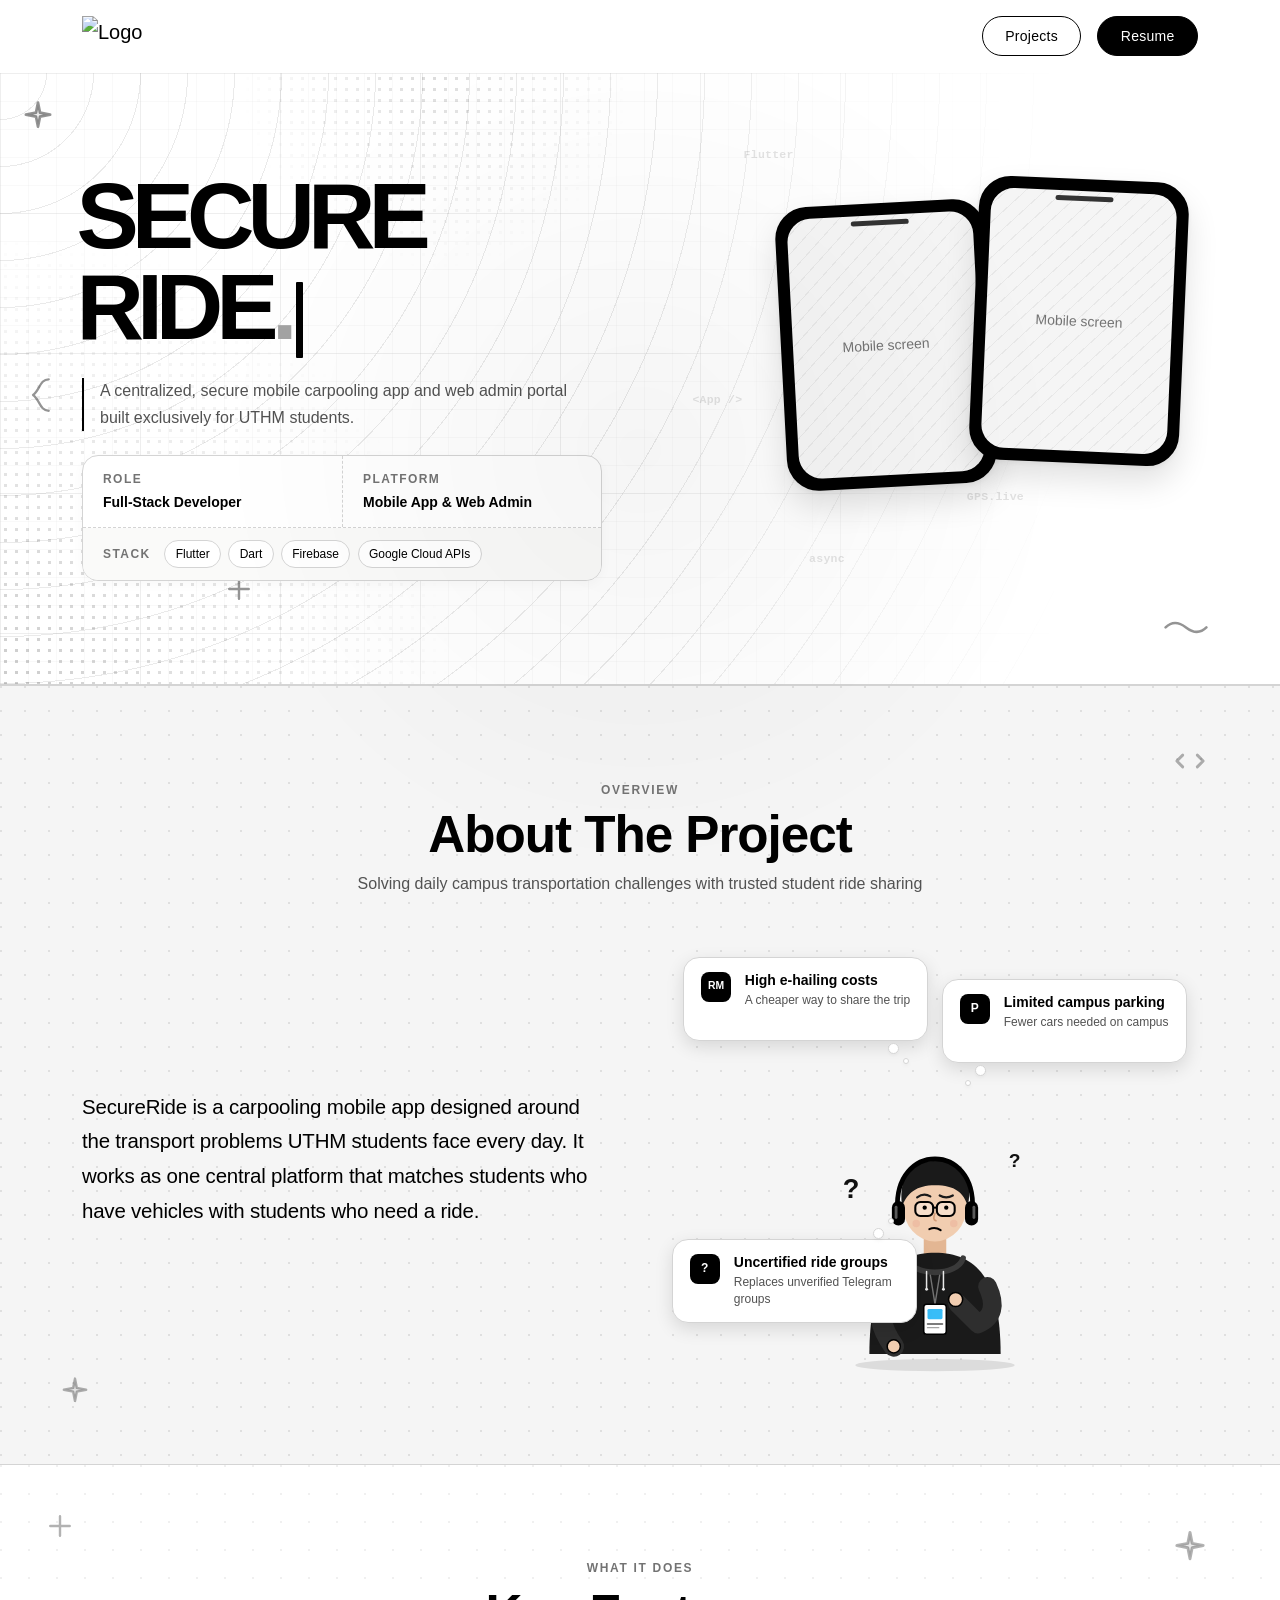
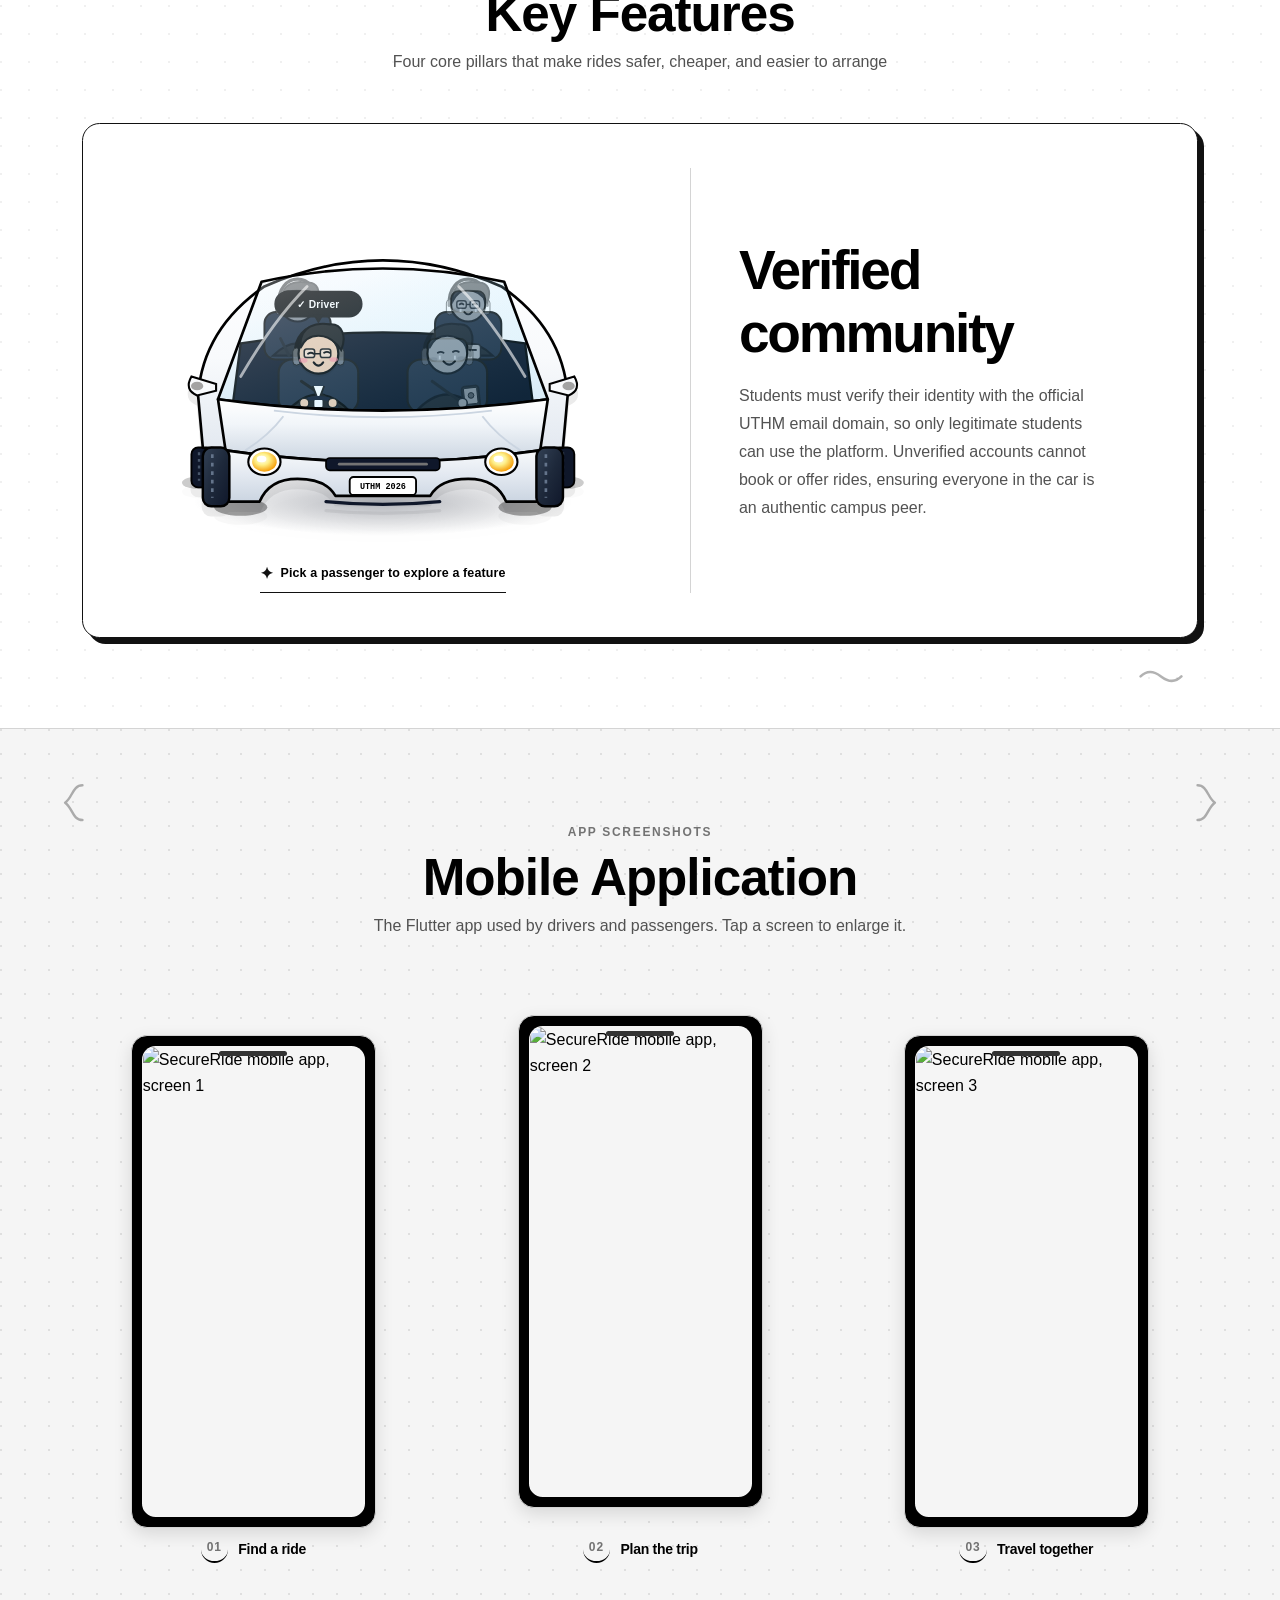
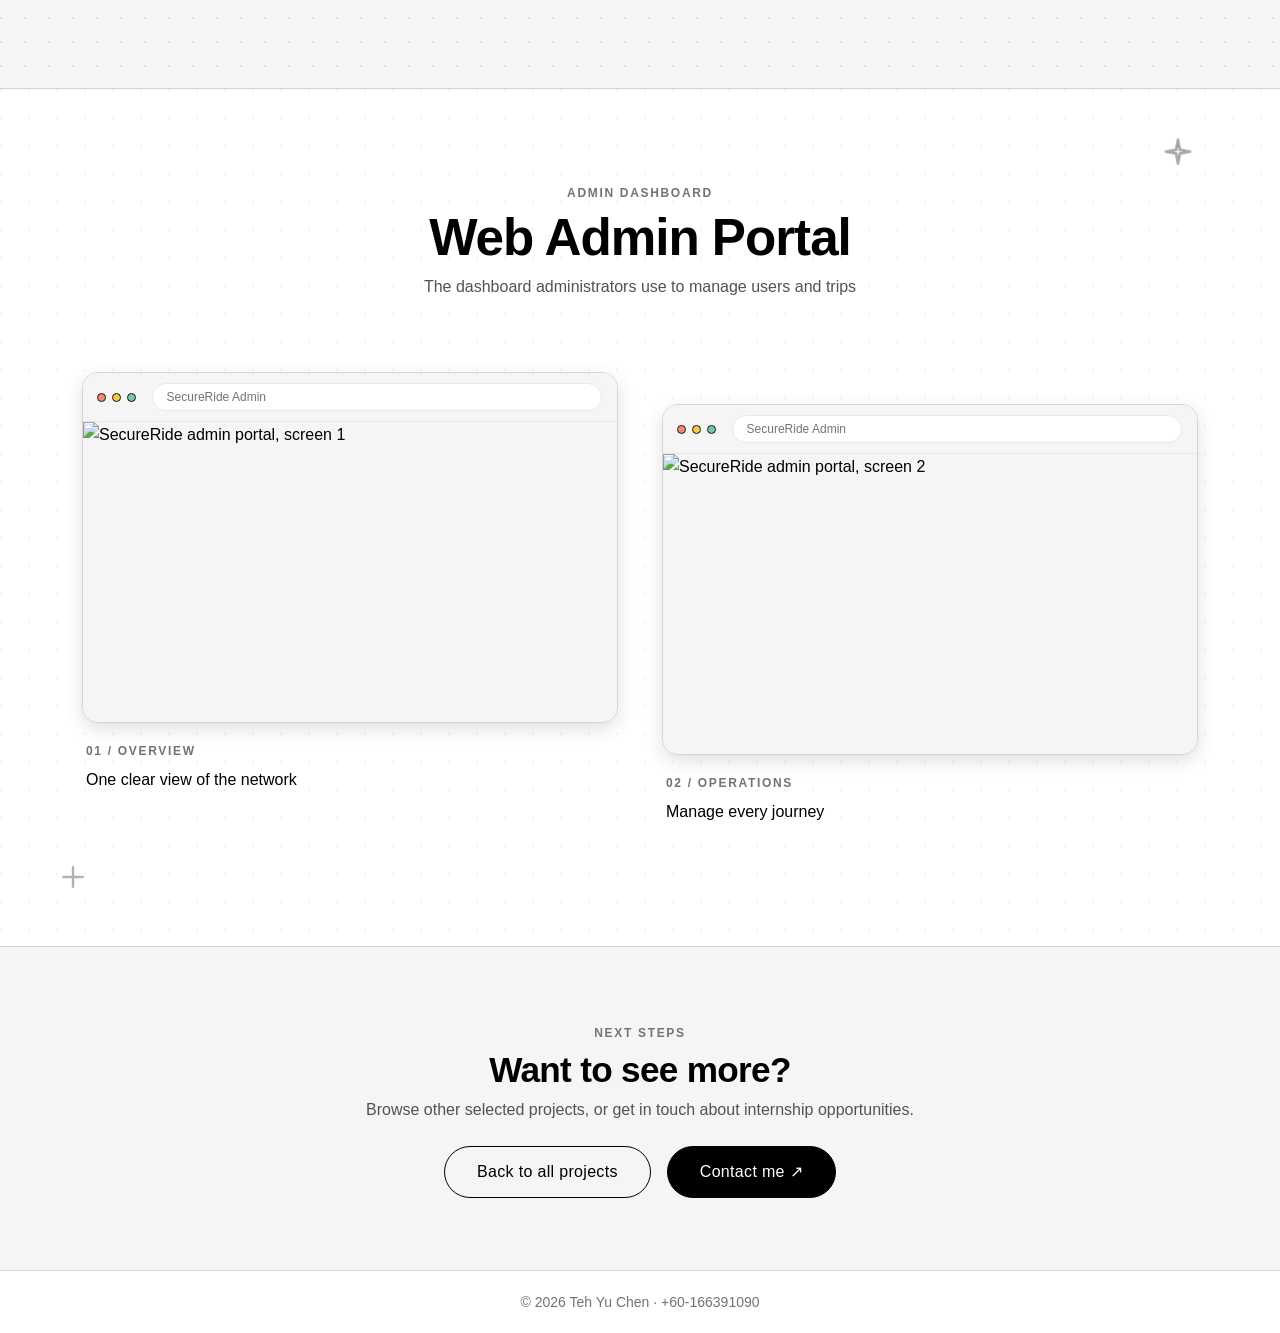
==== carpool.html @ 4888218d "9/10 update" ====
<!DOCTYPE html>
<html lang="en">
<head>
  <meta charset="UTF-8">
  <meta name="viewport" content="width=device-width, initial-scale=1">
  <title>SecureRide Carpooling System - Teh Yu Chen</title>
  <meta name="description" content="SecureRide: a secure carpooling mobile app and web admin portal built for UTHM students.">

  <!-- Bootstrap 5 -->
  <link href="https://cdn.jsdelivr.net/npm/bootstrap@5.3.3/dist/css/bootstrap.min.css" rel="stylesheet">
  <!-- Design tokens, shared page styles, then project-page styles -->
  <link href="variables.css" rel="stylesheet">
  <link href="style.css" rel="stylesheet">
  <link href="project.css" rel="stylesheet">
</head>
<body>
  <!-- Ambient cursor spotlight (same as index) -->
  <div class="cursor-spotlight" aria-hidden="true"></div>

  <!-- ===== Header (identical to index.html) ===== -->
  <header class="site-header" id="siteHeader">
    <nav class="navbar">
      <div class="container d-flex align-items-center justify-content-between">
        <a class="navbar-brand site-logo" href="index.html" aria-label="Home">
          <img src="media/logo.png" alt="Logo" height="40">
        </a>
        <div class="header-actions d-flex align-items-center gap-2 gap-sm-3">
          <a href="index.html#projects" class="btn btn-site btn-site-outline">Projects</a>
          <a href="resume.pdf" class="btn btn-site btn-site-solid" target="_blank" rel="noopener">Resume</a>
        </div>
      </div>
    </nav>
  </header>

  <main class="proj-main">

    <!-- ===== Hero Section (consistent with index.html) ===== -->
    <section class="hero proj-hero" id="top">
      <!-- Subtle cartoon background doodles -->
      <div class="bg-doodles" aria-hidden="true">
        <div class="doodle doodle-sparkle" style="top: 5%; left: 2%; width: 24px; height: 24px;">
          <svg viewBox="0 0 24 24"><path d="M12 2 L13.5 9.5 L21 11 L13.5 12.5 L12 20 L10.5 12.5 L3 11 L10.5 9.5 Z"/></svg>
        </div>
        <div class="doodle doodle-bracket" style="top: 50%; left: 2.5%; width: 20px; height: 32px;">
          <svg viewBox="0 0 24 36"><path d="M18 4 C10 4 10 14 4 18 C10 22 10 32 18 32"/></svg>
        </div>
        <div class="doodle doodle-plus" style="bottom: 14%; left: 18%; width: 18px; height: 18px;">
          <svg viewBox="0 0 20 20"><path d="M10 2 V18 M2 10 H18"/></svg>
        </div>
        <div class="doodle doodle-wave" style="bottom: 8%; right: 6%; width: 34px; height: 14px;">
          <svg viewBox="0 0 36 14"><path d="M2 7 Q 9 0 18 7 T 34 7"/></svg>
        </div>
      </div>

      <!-- Scan shimmer that sweeps once on load -->
      <div class="hero-scan" aria-hidden="true"></div>

      <!-- Floating developer code tokens -->
      <div class="hero-tokens" aria-hidden="true">
        <span class="hero-token">Flutter</span>
        <span class="hero-token">Firebase</span>
        <span class="hero-token">&#x3C;App /&#x3E;</span>
        <span class="hero-token">GPS.live</span>
        <span class="hero-token">Dart</span>
        <span class="hero-token">async</span>
      </div>

      <div class="container hero-container proj-hero-container">
        <div class="hero-content">

          <h1 class="hero-title" aria-label="SecureRide Carpooling System">
            <span>SECURE</span><span>RIDE<span class="hero-title-period">.</span><span class="hero-cursor" aria-hidden="true"></span></span>
          </h1>

          <p class="hero-desc">A centralized, secure mobile carpooling app and web admin portal built exclusively for UTHM students.</p>

          <div class="proj-hero-specs">
            <dl class="proj-hero-specs-facts">
              <div>
                <dt>Role</dt>
                <dd>Full-Stack Developer</dd>
              </div>
              <div>
                <dt>Platform</dt>
                <dd>Mobile App &amp; Web Admin</dd>
              </div>
            </dl>
            <div class="proj-hero-specs-stack">
              <span class="stack-label">Stack</span>
              <ul class="card-tags">
                <li>Flutter</li>
                <li>Dart</li>
                <li>Firebase</li>
                <li>Google Cloud APIs</li>
              </ul>
            </div>
          </div>
        </div>

        <div class="proj-hero-visual" aria-hidden="true">
          <div class="proj-phone"><div class="proj-screen" data-label="Mobile screen"><img src="media/secure_ride_mobile1.png" alt=""></div></div>
          <div class="proj-phone"><div class="proj-screen" data-label="Mobile screen"><img src="media/secure_ride_mobile2.png" alt=""></div></div>
        </div>
      </div>
    </section>

    <!-- ===== About the project ===== -->
    <section class="proj-section is-alt" id="about">
      <div class="bg-doodles" aria-hidden="true">
        <div class="doodle doodle-bracket" style="top: 8%; right: 6%; width: 26px; height: 26px;">
          <svg viewBox="0 0 24 24"><path d="M7 8 L3 12 L7 16 M17 8 L21 12 L17 16"/></svg>
        </div>
        <div class="doodle doodle-sparkle" style="bottom: 8%; left: 5%; width: 22px; height: 22px;">
          <svg viewBox="0 0 24 24"><path d="M12 2 L13.5 9.5 L21 11 L13.5 12.5 L12 20 L10.5 12.5 L3 11 L10.5 9.5 Z"/></svg>
        </div>
      </div>

      <div class="container">
        <header class="proj-head text-center">
          <span class="proj-eyebrow">Overview</span>
          <h2 class="proj-title">About The Project</h2>
          <p class="proj-sub">Solving daily campus transportation challenges with trusted student ride sharing</p>
        </header>

        <div class="proj-overview">
          <p class="proj-lead">SecureRide is a carpooling mobile app designed around the transport problems UTHM students face every day. It works as one central platform that matches students who have vehicles with students who need a ride.</p>

          <div class="problem-scene" id="problemScene" role="group" aria-label="A student thinks about the transportation problems SecureRide addresses">
            <article class="problem-bubble problem-bubble--cost">
              <span class="problem-bubble-mark problem-bubble-mark--rm" aria-hidden="true">RM</span>
              <span><strong>High e-hailing costs</strong><small>A cheaper way to share the trip</small></span>
            </article>
            <article class="problem-bubble problem-bubble--parking">
              <span class="problem-bubble-mark" aria-hidden="true">P</span>
              <span><strong>Limited campus parking</strong><small>Fewer cars needed on campus</small></span>
            </article>
            <article class="problem-bubble problem-bubble--trust">
              <span class="problem-bubble-mark" aria-hidden="true">?</span>
              <span><strong>Uncertified ride groups</strong><small>Replaces unverified Telegram groups</small></span>
            </article>

            <div class="problem-student" role="img" aria-label="University student thinking about transportation problems">
              <span class="student-question question-one" aria-hidden="true">?</span>
              <span class="student-question question-two" aria-hidden="true">?</span>
              <svg class="student-coder-svg" viewBox="0 0 240 280" xmlns="http://www.w3.org/2000/svg" aria-hidden="true">
                <!-- ground shadow -->
                <ellipse cx="120" cy="270" rx="85" ry="6.5" fill="rgba(0,0,0,0.10)"/>

                <g class="coder-body student-body">
                  <!-- neck -->
                  <path d="M108 124h24v30c-7 7-17 7-24 0z" fill="#e3b693"/>
                  <!-- torso (hoodie) -->
                  <path d="M50 258C50 178 76 150 120 150C164 150 190 178 190 258Z" fill="#1a1a1a"/>
                  <!-- hood / collar -->
                  <path d="M90 156C96 176 144 176 150 156" fill="none" stroke="#3a3a3a" stroke-width="6" stroke-linecap="round"/>
                  <!-- drawstrings -->
                  <path d="M111 170v18M129 170v18" stroke="#e8e8e8" stroke-width="1.6" stroke-linecap="round"/>
                  <circle cx="111" cy="189" r="1.6" fill="#e8e8e8"/>
                  <circle cx="129" cy="189" r="1.6" fill="#e8e8e8"/>

                  <!-- Student ID Badge (UTHM card around neck) -->
                  <path d="M115 174 L120 205 M125 174 L120 205" stroke="#737373" stroke-width="1.5" stroke-linecap="round"/>
                  <rect x="108" y="205" width="24" height="32" rx="3" fill="#ffffff" stroke="#000" stroke-width="1.6"/>
                  <rect x="112" y="210" width="16" height="11" rx="1.5" fill="#38bdf8"/>
                  <line x1="112" y1="226" x2="128" y2="226" stroke="#525252" stroke-width="1.6" stroke-linecap="round"/>
                  <line x1="112" y1="230" x2="124" y2="230" stroke="#a3a3a3" stroke-width="1.4" stroke-linecap="round"/>

                  <!-- Left arm resting naturally -->
                  <path d="M64 186 Q54 220 76 250" fill="none" stroke="#2e2e2e" stroke-width="22" stroke-linecap="round"/>
                  <circle cx="76" cy="250" r="7" fill="#f1cdb0" stroke="#000" stroke-width="1.6"/>

                  <!-- Right arm (raised thinking gesture to chin/head) -->
                  <path d="M176 186 Q190 216 166 226 L144 204" fill="none" stroke="#2e2e2e" stroke-width="20" stroke-linecap="round" stroke-linejoin="round"/>
                  <circle cx="142" cy="200" r="7.5" fill="#f1cdb0" stroke="#000" stroke-width="1.6"/>
                </g>

                <!-- head (identical structure & coordinates to index.html coder) -->
                <g class="coder-head student-head">
                  <ellipse cx="120" cy="100" rx="34" ry="38" fill="#f1cdb0"/>
                  <!-- hair -->
                  <path d="M85 100C80 64 100 52 122 52C148 52 162 70 155 100C150 86 142 78 120 78C100 78 91 86 85 100Z" fill="#1a1a1a"/>
                  <!-- headphones -->
                  <path d="M80 104C76 32 164 32 160 104" fill="none" stroke="#000" stroke-width="5" stroke-linecap="round"/>
                  <rect x="74" y="95" width="14" height="26" rx="7" fill="#000"/>
                  <rect x="152" y="95" width="14" height="26" rx="7" fill="#000"/>
                  <rect x="77" y="100" width="3" height="14" rx="1.5" fill="#fff" opacity="0.35"/>
                  <rect x="160" y="100" width="3" height="14" rx="1.5" fill="#fff" opacity="0.35"/>
                  <!-- brows (puzzled thinking expression) -->
                  <path class="student-brow" d="M101 91q7-5 14 -1M125 89q7 4 14 0" fill="none" stroke="#1a1a1a" stroke-width="2.4" stroke-linecap="round"/>
                  <!-- glasses -->
                  <g fill="rgba(255,255,255,0.35)" stroke="#000" stroke-width="2.2">
                    <rect x="99" y="96" width="19" height="15" rx="5.5"/>
                    <rect x="122" y="96" width="19" height="15" rx="5.5"/>
                  </g>
                  <path d="M118 102h4" stroke="#000" stroke-width="2.2"/>
                  <!-- eyes (puzzled looking up/side at problems) -->
                  <g class="coder-eyes" fill="#000">
                    <circle cx="109" cy="102" r="2.3"/>
                    <circle cx="132" cy="102" r="2.3"/>
                  </g>
                  <!-- nose, cheeks, mouth (slight wavy puzzled mouth) -->
                  <path d="M120 108q-3 7 1 8" fill="none" stroke="#d29c78" stroke-width="1.8" stroke-linecap="round"/>
                  <circle cx="100" cy="119" r="4" fill="#e8a48f" opacity="0.35"/>
                  <circle cx="140" cy="119" r="4" fill="#e8a48f" opacity="0.35"/>
                  <path d="M114 125q6 -3 12 1" fill="none" stroke="#000" stroke-width="2.2" stroke-linecap="round"/>
                </g>
              </svg>
            </div>
          </div>
        </div>
      </div>
    </section>

    <!-- ===== Key features ===== -->
    <section class="proj-section" id="features">
      <div class="bg-doodles" aria-hidden="true">
        <div class="doodle doodle-plus" style="top: 6%; left: 4%; width: 18px; height: 18px;">
          <svg viewBox="0 0 20 20"><path d="M10 2 V18 M2 10 H18"/></svg>
        </div>
        <div class="doodle doodle-sparkle" style="top: 8%; right: 6%; width: 26px; height: 26px;">
          <svg viewBox="0 0 24 24"><path d="M12 2 L13.5 9.5 L21 11 L13.5 12.5 L12 20 L10.5 12.5 L3 11 L10.5 9.5 Z"/></svg>
        </div>
        <div class="doodle doodle-wave" style="bottom: 5%; right: 8%; width: 34px; height: 14px;">
          <svg viewBox="0 0 36 14"><path d="M2 7 Q 9 0 18 7 T 34 7"/></svg>
        </div>
      </div>

      <div class="container">
        <header class="proj-head text-center">
          <span class="proj-eyebrow">What It Does</span>
          <h2 class="proj-title">Key Features</h2>
          <p class="proj-sub">Four core pillars that make rides safer, cheaper, and easier to arrange</p>
        </header>

        <div class="features-split">
          <!-- Left side: 3D Car with 4 Passengers (2x2 Seating in Depth) -->
          <div class="car-stage">
            <div class="car-svg-wrap">
              <svg class="car-3d-svg" viewBox="0 0 540 400" xmlns="http://www.w3.org/2000/svg" role="img" aria-label="Interactive 3D carpool car with 4 passengers">
                <defs>
                  <!-- Soft ambient 3D ground shadow -->
                  <radialGradient id="groundShadow3D" cx="50%" cy="50%" r="50%">
                    <stop offset="0%" stop-color="rgba(15, 23, 42, 0.3)"/>
                    <stop offset="60%" stop-color="rgba(15, 23, 42, 0.12)"/>
                    <stop offset="100%" stop-color="rgba(15, 23, 42, 0)"/>
                  </radialGradient>

                  <!-- 3D Car Body Volumetric Lighting Gradients -->
                  <linearGradient id="bodyRoofGradient" x1="0" y1="0" x2="0" y2="1">
                    <stop offset="0%" stop-color="#ffffff"/>
                    <stop offset="50%" stop-color="#f8fafc"/>
                    <stop offset="100%" stop-color="#e2e8f0"/>
                  </linearGradient>

                  <linearGradient id="hoodShine3D" x1="0.5" y1="0" x2="0.5" y2="1">
                    <stop offset="0%" stop-color="#ffffff"/>
                    <stop offset="40%" stop-color="#f1f5f9"/>
                    <stop offset="100%" stop-color="#cbd5e1"/>
                  </linearGradient>

                  <linearGradient id="bumperShine3D" x1="0" y1="0" x2="0" y2="1">
                    <stop offset="0%" stop-color="#f8fafc"/>
                    <stop offset="50%" stop-color="#e2e8f0"/>
                    <stop offset="100%" stop-color="#cbd5e1"/>
                  </linearGradient>

                  <linearGradient id="windshieldGradient3D" x1="0" y1="0" x2="0.8" y2="1">
                    <stop offset="0%" stop-color="#ffffff" stop-opacity="0.35"/>
                    <stop offset="25%" stop-color="#e0f2fe" stop-opacity="0.25"/>
                    <stop offset="100%" stop-color="#38bdf8" stop-opacity="0.12"/>
                  </linearGradient>

                  <linearGradient id="tireRubberGradient" x1="0" y1="0" x2="1" y2="1">
                    <stop offset="0%" stop-color="#334155"/>
                    <stop offset="50%" stop-color="#1e293b"/>
                    <stop offset="100%" stop-color="#0f172a"/>
                  </linearGradient>

                  <radialGradient id="headlight3DGlow" cx="42%" cy="38%" r="62%">
                    <stop offset="0%" stop-color="#ffffff"/>
                    <stop offset="45%" stop-color="#fef08a"/>
                    <stop offset="100%" stop-color="#f59e0b"/>
                  </radialGradient>
                </defs>

                <!-- ========================================================
                     1. GROUND PERSPECTIVE SHADOWS
                     ======================================================== -->
                <g class="ground-shadows">
                  <!-- Broad soft vehicle shadow -->
                  <ellipse cx="270" cy="352" rx="200" ry="36" fill="url(#groundShadow3D)"/>
                  <!-- Deep contact shadows under tires -->
                  <ellipse cx="120" cy="358" rx="28" ry="9" fill="rgba(0,0,0,0.35)"/>
                  <ellipse cx="420" cy="358" rx="28" ry="9" fill="rgba(0,0,0,0.35)"/>
                  <ellipse cx="78"  cy="332" rx="20" ry="7" fill="rgba(0,0,0,0.2)"/>
                  <ellipse cx="462" cy="332" rx="20" ry="7" fill="rgba(0,0,0,0.2)"/>
                </g>

                <!-- ========================================================
                     2. REAR WHEELS IN 3D PERSPECTIVE (PEEKING FROM BACK)
                     ======================================================== -->
                <!-- Rear Left Wheel -->
                <g class="wheel-rear-left">
                  <rect x="68" y="295" width="20" height="42" rx="7" fill="#0f172a" stroke="#000" stroke-width="2"/>
                  <line x1="76" y1="300" x2="76" y2="330" stroke="#475569" stroke-width="2.5" stroke-dasharray="3 4"/>
                </g>
                <!-- Rear Right Wheel -->
                <g class="wheel-rear-right">
                  <rect x="452" y="295" width="20" height="42" rx="7" fill="#0f172a" stroke="#000" stroke-width="2"/>
                  <line x1="460" y1="300" x2="460" y2="330" stroke="#475569" stroke-width="2.5" stroke-dasharray="3 4"/>
                </g>

                <!-- ========================================================
                     3. 3D CAR CHASSIS SHELL (ROUNDED CUTE ROOF & CABIN DOME)
                     ======================================================== -->
                <!-- Rear Body Dome & Roof Pillars (Receding back in 3D) -->
                <path d="M 145 125 Q 270 70 395 125 Q 460 170 465 240 L 460 295 Q 270 310 80 295 L 75 240 Q 80 170 145 125 Z" 
                      fill="url(#bodyRoofGradient)" stroke="#000" stroke-width="2.8" stroke-linejoin="round"/>

                <!-- Dark Interior Cavity / Cabin Tub -->
                <path d="M 120 185 Q 270 162 420 185 L 430 262 Q 270 282 110 262 Z" 
                      fill="#0b1120" stroke="#000" stroke-width="2.5"/>

                <!-- ========================================================
                     4. REAR SEAT BACKRESTS (ELEVATED IN 3D PERSPECTIVE)
                     ======================================================== -->
                <!-- Rear Right Seat (Admin) -->
                <g class="rear-seat-admin">
                  <rect x="325" y="152" width="70" height="50" rx="12" fill="#1e293b" stroke="#7c3aed" stroke-width="2"/>
                  <rect x="342" y="130" width="36" height="22" rx="8" fill="#334155" stroke="#000" stroke-width="1.8"/>
                  <line x1="352" y1="152" x2="352" y2="148" stroke="#94a3b8" stroke-width="2"/>
                  <line x1="368" y1="152" x2="368" y2="148" stroke="#94a3b8" stroke-width="2"/>
                </g>
                <!-- Rear Left Seat (Commuter) -->
                <g class="rear-seat-commuter">
                  <rect x="145" y="152" width="70" height="50" rx="12" fill="#1e293b" stroke="#d97706" stroke-width="2"/>
                  <rect x="162" y="130" width="36" height="22" rx="8" fill="#334155" stroke="#000" stroke-width="1.8"/>
                  <line x1="172" y1="152" x2="172" y2="148" stroke="#94a3b8" stroke-width="2"/>
                  <line x1="188" y1="152" x2="188" y2="148" stroke="#94a3b8" stroke-width="2"/>
                </g>

                <!-- ========================================================
                     5. REAR PASSENGERS (DEPTH SORTED - RENDERED BEHIND FRONT SEATS)
                     ======================================================== -->
                
                <!-- PASSENGER 4: ADMIN (Rear Right) - Seat 4 -->
                <g class="passenger-unit is-dimmed" id="passenger-3" data-index="3" role="button" tabindex="0" aria-label="Seat 4: Admin" aria-pressed="false">
                  <ellipse cx="360" cy="158" rx="38" ry="46" fill="transparent"/>
                  <!-- Torso & Purple Hoodie -->
                  <path d="M 334 198 Q 360 172 386 198 Z" fill="#7c3aed" stroke="#000" stroke-width="2.2"/>
                  <!-- Mini Tablet on Lap -->
                  <rect x="348" y="186" width="25" height="16" rx="3" fill="#f8fafc" stroke="#000" stroke-width="1.5"/>
                  <line x1="352" y1="192" x2="369" y2="192" stroke="#7c3aed" stroke-width="2"/>

                  <!-- Head & Face -->
                  <g class="passenger-head">
                    <path d="M340 145 C338 108 382 108 380 145" fill="none" stroke="#000" stroke-width="3.5" stroke-linecap="round"/>
                    <rect x="337" y="139" width="7" height="16" rx="3.5" fill="#171717" stroke="#000" stroke-width="1"/><rect x="376" y="139" width="7" height="16" rx="3.5" fill="#171717" stroke="#000" stroke-width="1"/>
                    <circle cx="360" cy="144" r="18" fill="#f1cdb0" stroke="#000" stroke-width="2.2"/>
                    <!-- Hair / Beanie -->
                    <path d="M 344 140 C 342 121 359 119 370 121 C 381 120 385 130 380 142 C 374 131 366 129 359 129 C 351 129 347 134 344 140 Z" 
                          fill="#475569" stroke="#000" stroke-width="2"/>
                    <!-- Glasses -->
                    <rect x="348" y="140" width="10" height="8" rx="2.5" fill="rgba(255,255,255,0.4)" stroke="#000" stroke-width="1.5"/>
                    <rect x="362" y="140" width="10" height="8" rx="2.5" fill="rgba(255,255,255,0.4)" stroke="#000" stroke-width="1.5"/>
                    <line x1="358" y1="144" x2="362" y2="144" stroke="#000" stroke-width="1.5"/>
                    <!-- Eyes & Smile -->
                    <path d="M 351 144 Q 353 142 355 144" fill="none" stroke="#000" stroke-width="1.8" stroke-linecap="round"/>
                    <path d="M 365 144 Q 367 142 369 144" fill="none" stroke="#000" stroke-width="1.8" stroke-linecap="round"/>
                    <ellipse cx="347" cy="150" rx="3.5" ry="2" fill="#ff8da1" opacity="0.6"/>
                    <ellipse cx="373" cy="150" rx="3.5" ry="2" fill="#ff8da1" opacity="0.6"/>
                    <path d="M 356 152 Q 360 157 364 152" fill="none" stroke="#000" stroke-width="2" stroke-linecap="round"/>
                  </g>

                  <!-- 3D Speech Pop Bubble -->
                  <g transform="translate(360, 112)">
                    <g class="passenger-emotion">
                      <rect x="-38" y="-22" width="76" height="22" rx="11" fill="#7c3aed" stroke="#000" stroke-width="1.8"/>
                      <polygon points="-4,-1 4,-1 0,5" fill="#7c3aed" stroke="#000" stroke-width="1.2"/>
                      <text x="0" y="-8" text-anchor="middle" fill="#ffffff" font-size="9.5" font-weight="bold" font-family="sans-serif">Admin</text>
                    </g>
                  </g>
                </g>

                <!-- PASSENGER 3: COMMUTER (Rear Left) - Seat 3 -->
                <g class="passenger-unit is-dimmed" id="passenger-2" data-index="2" role="button" tabindex="0" aria-label="Seat 3: Commuter" aria-pressed="false">
                  <ellipse cx="180" cy="158" rx="38" ry="46" fill="transparent"/>
                  <!-- Torso & Amber Sweater -->
                  <path d="M 154 198 Q 180 172 206 198 Z" fill="#d97706" stroke="#000" stroke-width="2.2"/>
                  <!-- Backpack Strap -->
                  <line x1="162" y1="180" x2="171" y2="198" stroke="#78350f" stroke-width="3" stroke-linecap="round"/>
                  <!-- Thumbs Up Hand -->
                  <circle cx="202" cy="188" r="4.5" fill="#f1cdb0" stroke="#000" stroke-width="1.5"/>

                  <!-- Head & Face -->
                  <g class="passenger-head">
                    <path d="M160 145 C158 108 202 108 200 145" fill="none" stroke="#000" stroke-width="3.5" stroke-linecap="round"/>
                    <rect x="157" y="139" width="7" height="16" rx="3.5" fill="#171717" stroke="#000" stroke-width="1"/><rect x="196" y="139" width="7" height="16" rx="3.5" fill="#171717" stroke="#000" stroke-width="1"/>
                    <circle cx="180" cy="144" r="18" fill="#f1cdb0" stroke="#000" stroke-width="2.2"/>
                    <!-- Curly Hair -->
                    <path d="M 164 140 C 162 121 179 119 190 121 C 201 120 205 130 200 142 C 194 131 186 129 179 129 C 171 129 167 134 164 140 Z" 
                          fill="#78350f" stroke="#000" stroke-width="2"/>
                    <!-- Eyes & Smile -->
                    <path d="M 172 144 Q 174 142 176 144" fill="none" stroke="#000" stroke-width="1.8" stroke-linecap="round"/>
                    <path d="M 184 144 Q 186 142 188 144" fill="none" stroke="#000" stroke-width="1.8" stroke-linecap="round"/>
                    <ellipse cx="167" cy="150" rx="3.5" ry="2" fill="#ff8da1" opacity="0.6"/>
                    <ellipse cx="193" cy="150" rx="3.5" ry="2" fill="#ff8da1" opacity="0.6"/>
                    <path d="M 176 152 Q 180 157 184 152" fill="none" stroke="#000" stroke-width="2" stroke-linecap="round"/>
                  </g>

                  <!-- 3D Speech Pop Bubble -->
                  <g transform="translate(180, 112)">
                    <g class="passenger-emotion">
                      <rect x="-42" y="-22" width="84" height="22" rx="11" fill="#d97706" stroke="#000" stroke-width="1.8"/>
                      <polygon points="-4,-1 4,-1 0,5" fill="#d97706" stroke="#000" stroke-width="1.2"/>
                      <text x="0" y="-8" text-anchor="middle" fill="#ffffff" font-size="9.5" font-weight="bold" font-family="sans-serif">Commuter</text>
                    </g>
                  </g>
                </g>

                <!-- ========================================================
                     6. FRONT SEAT BACKRESTS & SEATBELTS
                     ======================================================== -->
                <!-- Front Right Seat Backrest (Co-pilot) -->
                <rect x="296" y="202" width="84" height="56" rx="14" fill="#1e293b" stroke="#059669" stroke-width="2.2"/>
                <rect x="317" y="180" width="42" height="24" rx="8" fill="#334155" stroke="#000" stroke-width="2"/>
                <line x1="330" y1="202" x2="330" y2="198" stroke="#94a3b8" stroke-width="2"/>
                <line x1="346" y1="202" x2="346" y2="198" stroke="#94a3b8" stroke-width="2"/>

                <!-- Front Left Seat Backrest (Driver) -->
                <rect x="160" y="202" width="84" height="56" rx="14" fill="#1e293b" stroke="#2563eb" stroke-width="2.2"/>
                <rect x="181" y="180" width="42" height="24" rx="8" fill="#334155" stroke="#000" stroke-width="2"/>
                <line x1="194" y1="202" x2="194" y2="198" stroke="#94a3b8" stroke-width="2"/>
                <line x1="210" y1="202" x2="210" y2="198" stroke="#94a3b8" stroke-width="2"/>

                <!-- ========================================================
                     7. FRONT ROW PASSENGERS (DRIVER & CO-PILOT)
                     ======================================================== -->
                
                <!-- PASSENGER 2: CO-PILOT (Front Right) - Seat 2 -->
                <g class="passenger-unit is-dimmed" id="passenger-1" data-index="1" role="button" tabindex="0" aria-label="Seat 2: Co-pilot" aria-pressed="false">
                  <ellipse cx="338" cy="216" rx="44" ry="52" fill="transparent"/>
                  <!-- Torso & Emerald Green Jacket -->
                  <path d="M 304 258 Q 338 220 372 258 Z" fill="#059669" stroke="#000" stroke-width="2.5"/>
                  <!-- Seatbelt -->
                  <line x1="322" y1="225" x2="368" y2="258" stroke="#334155" stroke-width="3" stroke-linecap="round"/>
                  <!-- Phone in Hand with Live GPS Navigation -->
                  <rect x="354" y="230" width="18" height="26" rx="3.5" fill="#1e293b" stroke="#000" stroke-width="1.8" transform="rotate(-6 363 243)"/>
                  <rect x="356" y="232" width="14" height="17" rx="1.5" fill="#6ee7b7" transform="rotate(-6 363 243)"/>
                  <circle cx="363" cy="240" r="3" fill="#ef4444"/>
                  <circle cx="354" cy="248" r="5" fill="#f1cdb0" stroke="#000" stroke-width="1.6"/>

                  <!-- Head & Expression -->
                  <g class="passenger-head">
                    <path d="M314 198 C312 157 364 157 362 198" fill="none" stroke="#000" stroke-width="4" stroke-linecap="round"/>
                    <rect x="311" y="190" width="8" height="18" rx="4" fill="#171717" stroke="#000" stroke-width="1"/><rect x="357" y="190" width="8" height="18" rx="4" fill="#171717" stroke="#000" stroke-width="1"/>
                    <circle cx="338" cy="196" r="21" fill="#f1cdb0" stroke="#000" stroke-width="2.4"/>
                    <!-- Hair -->
                    <path d="M 319 190 C 317 165 338 163 350 165 C 363 164 368 178 362 192 C 354 180 346 177 338 177 C 329 177 323 181 319 190 Z" 
                          fill="#334155" stroke="#000" stroke-width="2.2"/>
                    <!-- Happy Eyes -->
                    <path d="M 328 195 Q 331 193 334 195" fill="none" stroke="#000" stroke-width="2" stroke-linecap="round"/>
                    <path d="M 344 194 Q 347 192 350 194" fill="none" stroke="#000" stroke-width="2" stroke-linecap="round"/>
                    <ellipse cx="323" cy="202" rx="4.5" ry="2.4" fill="#ff8da1" opacity="0.6"/>
                    <ellipse cx="353" cy="201" rx="4.5" ry="2.4" fill="#ff8da1" opacity="0.6"/>
                    <path d="M 334 204 Q 340 211 346 204" fill="none" stroke="#000" stroke-width="2.2" stroke-linecap="round"/>
                  </g>

                  <!-- 3D Speech Pop Bubble -->
                  <g transform="translate(338, 160)">
                    <g class="passenger-emotion">
                      <rect x="-46" y="-24" width="92" height="24" rx="12" fill="#059669" stroke="#000" stroke-width="2"/>
                      <polygon points="-4,-1 4,-1 0,6" fill="#059669" stroke="#000" stroke-width="1.2"/>
                      <text x="0" y="-8.5" text-anchor="middle" fill="#ffffff" font-size="10" font-weight="bold" font-family="sans-serif">GPS Co-pilot</text>
                    </g>
                  </g>
                </g>

                <!-- PASSENGER 1: DRIVER (Front Left) - Seat 1 -->
                <g class="passenger-unit is-active" id="passenger-0" data-index="0" role="button" tabindex="0" aria-label="Seat 1: Driver" aria-pressed="true">
                  <ellipse cx="202" cy="216" rx="44" ry="52" fill="transparent"/>
                  <!-- Torso & Blue Hoodie -->
                  <path d="M 168 258 Q 202 220 236 258 Z" fill="#2563eb" stroke="#000" stroke-width="2.5"/>
                  <!-- Seatbelt -->
                  <line x1="184" y1="225" x2="232" y2="258" stroke="#334155" stroke-width="3" stroke-linecap="round"/>
                  <!-- Student Lanyard & ID Badge -->
                  <path d="M 196 230 L 202 246 L 208 230" fill="none" stroke="#facc15" stroke-width="2"/>
                  <rect x="197" y="244" width="10" height="9" rx="1.5" fill="#ffffff" stroke="#000" stroke-width="1.4"/>
                  <!-- Steering Wheel & Hands -->
                  <ellipse cx="202" cy="250" rx="19" ry="7.5" fill="none" stroke="#0f172a" stroke-width="4"/>
                  <circle cx="187" cy="248" r="5" fill="#f1cdb0" stroke="#000" stroke-width="1.6"/>
                  <circle cx="217" cy="248" r="5" fill="#f1cdb0" stroke="#000" stroke-width="1.6"/>

                  <!-- Head & Expression -->
                  <g class="passenger-head">
                    <path d="M178 198 C176 157 228 157 226 198" fill="none" stroke="#000" stroke-width="4" stroke-linecap="round"/>
                    <rect x="175" y="190" width="8" height="18" rx="4" fill="#171717" stroke="#000" stroke-width="1"/><rect x="221" y="190" width="8" height="18" rx="4" fill="#171717" stroke="#000" stroke-width="1"/>
                    <circle cx="202" cy="196" r="21" fill="#f1cdb0" stroke="#000" stroke-width="2.4"/>
                    <!-- Hair -->
                    <path d="M 183 190 C 181 165 202 163 214 165 C 227 164 232 178 226 192 C 218 180 210 177 202 177 C 193 177 187 181 183 190 Z" 
                          fill="#1e293b" stroke="#000" stroke-width="2.2"/>
                    <!-- Glasses -->
                    <rect x="187" y="191" width="11" height="9" rx="2.5" fill="rgba(255,255,255,0.4)" stroke="#000" stroke-width="1.6"/>
                    <rect x="204" y="191" width="11" height="9" rx="2.5" fill="rgba(255,255,255,0.4)" stroke="#000" stroke-width="1.6"/>
                    <line x1="198" y1="196" x2="204" y2="196" stroke="#000" stroke-width="1.6"/>
                    <!-- Happy Eyes -->
                    <path d="M 191 196 Q 194 194 197 196" fill="none" stroke="#000" stroke-width="2" stroke-linecap="round"/>
                    <path d="M 208 195 Q 211 193 214 195" fill="none" stroke="#000" stroke-width="2" stroke-linecap="round"/>
                    <!-- Rosy Cheeks -->
                    <ellipse cx="186" cy="203" rx="4.5" ry="2.4" fill="#ff8da1" opacity="0.65"/>
                    <ellipse cx="218" cy="202" rx="4.5" ry="2.4" fill="#ff8da1" opacity="0.65"/>
                    <!-- Cheerful Smile -->
                    <path d="M 197 205 Q 202 212 207 205" fill="none" stroke="#000" stroke-width="2.2" stroke-linecap="round"/>
                  </g>

                  <!-- 3D Speech Pop Bubble -->
                  <g transform="translate(202, 160)">
                    <g class="passenger-emotion">
                      <rect x="-42" y="-24" width="84" height="24" rx="12" fill="#2563eb" stroke="#000" stroke-width="2"/>
                      <polygon points="-4,-1 4,-1 0,6" fill="#2563eb" stroke="#000" stroke-width="1.2"/>
                      <text x="0" y="-8.5" text-anchor="middle" fill="#ffffff" font-size="10" font-weight="bold" font-family="sans-serif">✓ Driver</text>
                    </g>
                  </g>
                </g>

                <!-- ========================================================
                     8. 3D FRONT WINDSHIELD (CRYSTAL CLEAR GLASS WITH SHINE)
                     ======================================================== -->
                <path class="car-windshield" d="M 96 244 L 142 120 Q 270 92 398 120 L 444 244 Q 270 268 96 244 Z" 
                      fill="url(#windshieldGradient3D)" stroke="#000" stroke-width="2.8" stroke-linejoin="round"/>
                
                <!-- Soft Subtle Windshield Glass Reflections (Non-intrusive) -->
                <path d="M 120 220 Q 155 160 190 125" stroke="rgba(255,255,255,0.6)" stroke-width="3" stroke-linecap="round" fill="none"/>
                <path d="M 350 125 Q 385 160 420 220" stroke="rgba(255,255,255,0.6)" stroke-width="3" stroke-linecap="round" fill="none"/>

                <!-- Cute 3D Side Mirrors (Mounted on A-Pillars) -->
                <!-- Left Mirror -->
                <path d="M 94 228 L 68 220 Q 60 234 74 240 L 94 235 Z" fill="#f8fafc" stroke="#000" stroke-width="2.2"/>
                <ellipse cx="74" cy="230" rx="6.5" ry="4.5" fill="#38bdf8"/>
                <!-- Right Mirror -->
                <path d="M 446 228 L 472 220 Q 480 234 466 240 L 446 235 Z" fill="#f8fafc" stroke="#000" stroke-width="2.2"/>
                <ellipse cx="466" cy="230" rx="6.5" ry="4.5" fill="#38bdf8"/>

                <!-- ========================================================
                     9. 3D FRONT HOOD (CURVED, GLOSSY HOOD SLOPING DOWN)
                     ======================================================== -->
                <path d="M 96 244 Q 270 268 444 244 L 436 298 Q 270 322 104 298 Z" 
                      fill="url(#hoodShine3D)" stroke="#000" stroke-width="2.8" stroke-linejoin="round"/>
                
                <!-- Sculpted Hood Feature Lines -->
                <path d="M 155 256 Q 270 270 385 256" fill="none" stroke="#cbd5e1" stroke-width="2"/>
                <path d="M 165 262 Q 150 282 125 298" fill="none" stroke="#cbd5e1" stroke-width="2"/>
                <path d="M 375 262 Q 390 282 415 298" fill="none" stroke="#cbd5e1" stroke-width="2"/>

                <!-- ========================================================
                     10. 3D FRONT BUMPER & WHEEL ARCHES (INTEGRATED CURVED FENDERS)
                     ======================================================== -->
                <!-- Unified 3D front bumper with rounded wheel arches -->
                <path d="M 104 298 Q 270 322 436 298 L 442 335 Q 450 348 436 352 L 400 352 Q 390 328 360 328 Q 330 328 320 346 L 220 346 Q 210 328 180 328 Q 150 328 140 352 L 104 352 Q 90 348 98 335 Z" 
                      fill="url(#bumperShine3D)" stroke="#000" stroke-width="2.8" stroke-linejoin="round"/>

                <!-- Big Round Expressive LED Halo Headlights -->
                <!-- Left Headlight -->
                <g class="headlight-l">
                  <ellipse cx="145" cy="310" rx="17" ry="14" fill="#ffffff" stroke="#000" stroke-width="2.2"/>
                  <ellipse cx="145" cy="310" rx="13" ry="10.5" fill="url(#headlight3DGlow)"/>
                  <ellipse cx="142" cy="307" rx="5" ry="3.5" fill="#ffffff"/>
                </g>
                <!-- Right Headlight -->
                <g class="headlight-r">
                  <ellipse cx="395" cy="310" rx="17" ry="14" fill="#ffffff" stroke="#000" stroke-width="2.2"/>
                  <ellipse cx="395" cy="310" rx="13" ry="10.5" fill="url(#headlight3DGlow)"/>
                  <ellipse cx="392" cy="307" rx="5" ry="3.5" fill="#ffffff"/>
                </g>

                <!-- Center LED Accent Lightbar & Grille Bar -->
                <rect x="210" y="306" width="120" height="13" rx="4" fill="#0f172a" stroke="#000" stroke-width="1.8"/>
                <line x1="224" y1="312.5" x2="316" y2="312.5" stroke="#38bdf8" stroke-width="3" stroke-linecap="round"/>

                <!-- License Plate: UTHM 2026 -->
                <rect x="235" y="326" width="70" height="19" rx="4" fill="#ffffff" stroke="#000" stroke-width="2"/>
                <text x="270" y="339" text-anchor="middle" font-size="9" font-weight="bold" font-family="monospace">UTHM 2026</text>

                <!-- Lower Cheerful Smile Air Lip -->
                <path d="M 210 352 Q 270 358 330 352" fill="none" stroke="#0f172a" stroke-width="3.5" stroke-linecap="round"/>

                <!-- ========================================================
                     11. FRONT WHEELS (TUCKED CLEANLY UNDER ARCHES ON ROAD)
                     ======================================================== -->
                <!-- Front Left Wheel -->
                <g class="front-wheel-l">
                  <rect x="80" y="295" width="28" height="62" rx="9" fill="url(#tireRubberGradient)" stroke="#000" stroke-width="2.6"/>
                  <line x1="90" y1="302" x2="90" y2="348" stroke="#64748b" stroke-width="2.8" stroke-dasharray="4 5"/>
                </g>
                <!-- Front Right Wheel -->
                <g class="front-wheel-r">
                  <rect x="432" y="295" width="28" height="62" rx="9" fill="url(#tireRubberGradient)" stroke="#000" stroke-width="2.6"/>
                  <line x1="442" y1="302" x2="442" y2="348" stroke="#64748b" stroke-width="2.8" stroke-dasharray="4 5"/>
                </g>
              </svg>
            </div>

            <p class="character-hint"><span aria-hidden="true">✦</span> Pick a passenger to explore a feature</p>
          </div>

          <!-- Right side: Simple Clean Title & Description ONLY -->
          <div class="feature-card-display">
            <!-- Feature Panel 01: Driver -->
            <article class="feature-panel is-active" id="feature-panel-0">
              <h3 class="feature-clean-title">Verified community</h3>
              <p class="feature-clean-desc">
                Students must verify their identity with the official UTHM email domain, so only legitimate students can use the platform. Unverified accounts cannot book or offer rides, ensuring everyone in the car is an authentic campus peer.
              </p>
            </article>

            <!-- Feature Panel 02: Co-pilot -->
            <article class="feature-panel" id="feature-panel-1">
              <h3 class="feature-clean-title">Live GPS tracking</h3>
              <p class="feature-clean-desc">
                Passengers can see the driver's live location and share their trip progress with authorized trusted contacts. Real-time updates give friends and family peace of mind from pickup until safe drop-off on or off campus.
              </p>
            </article>

            <!-- Feature Panel 03: Commuter -->
            <article class="feature-panel" id="feature-panel-2">
              <h3 class="feature-clean-title">Ride matching</h3>
              <p class="feature-clean-desc">
                Drivers post ride offers with their route, departure time, and available seats. Passengers can browse matching trips, reserve a seat securely, and split petrol costs seamlessly without messy chat groups.
              </p>
            </article>

            <!-- Feature Panel 04: Admin -->
            <article class="feature-panel" id="feature-panel-3">
              <h3 class="feature-clean-title">Web admin portal</h3>
              <p class="feature-clean-desc">
                Administrators get a comprehensive dashboard to oversee student user accounts, verify university credentials, review trip logs, and monitor campus carpooling safety in real time.
              </p>
            </article>
          </div>
        </div>
      </div>
    </section>

    <!-- ===== Mobile app ===== -->
    <section class="proj-section is-alt" id="mobile">
      <div class="bg-doodles" aria-hidden="true">
        <div class="doodle doodle-bracket" style="top: 6%; left: 5%; width: 22px; height: 32px;">
          <svg viewBox="0 0 24 36"><path d="M18 4 C10 4 10 14 4 18 C10 22 10 32 18 32"/></svg>
        </div>
        <div class="doodle doodle-bracket" style="top: 6%; right: 5%; width: 22px; height: 32px;">
          <svg viewBox="0 0 24 36"><path d="M6 4 C14 4 14 14 20 18 C14 22 14 32 6 32"/></svg>
        </div>
      </div>

      <div class="container">
        <header class="proj-head text-center">
          <span class="proj-eyebrow">App Screenshots</span>
          <h2 class="proj-title">Mobile Application</h2>
          <p class="proj-sub">The Flutter app used by drivers and passengers. Tap a screen to enlarge it.</p>
        </header>

        <div class="mobile-showcase">
          <div class="proj-phones">
          <button type="button" class="proj-zoom phone-shot shot-one" aria-label="Enlarge mobile screen 1">
            <div class="proj-phone"><div class="proj-screen" data-label="Mobile Screen 1"><img src="media/secure_ride_mobile1.png" alt="SecureRide mobile app, screen 1"></div></div>
            <span class="shot-caption"><b>01</b><span>Find a ride</span></span>
          </button>
          <button type="button" class="proj-zoom phone-shot shot-two" aria-label="Enlarge mobile screen 2">
            <div class="proj-phone"><div class="proj-screen" data-label="Mobile Screen 2"><img src="media/secure_ride_mobile2.png" alt="SecureRide mobile app, screen 2"></div></div>
            <span class="shot-caption"><b>02</b><span>Plan the trip</span></span>
          </button>
          <button type="button" class="proj-zoom phone-shot shot-three" aria-label="Enlarge mobile screen 3">
            <div class="proj-phone"><div class="proj-screen" data-label="Mobile Screen 3"><img src="media/secure_ride_mobile3.png" alt="SecureRide mobile app, screen 3"></div></div>
            <span class="shot-caption"><b>03</b><span>Travel together</span></span>
          </button>
          </div>
        </div>
      </div>
    </section>

    <!-- ===== Web admin ===== -->
    <section class="proj-section" id="admin">
      <div class="bg-doodles" aria-hidden="true">
        <div class="doodle doodle-sparkle" style="top: 6%; right: 7%; width: 24px; height: 24px;">
          <svg viewBox="0 0 24 24"><path d="M12 2 L13.5 9.5 L21 11 L13.5 12.5 L12 20 L10.5 12.5 L3 11 L10.5 9.5 Z"/></svg>
        </div>
        <div class="doodle doodle-plus" style="bottom: 7%; left: 5%; width: 18px; height: 18px;">
          <svg viewBox="0 0 20 20"><path d="M10 2 V18 M2 10 H18"/></svg>
        </div>
      </div>

      <div class="container">
        <header class="proj-head text-center">
          <span class="proj-eyebrow">Admin Dashboard</span>
          <h2 class="proj-title">Web Admin Portal</h2>
          <p class="proj-sub">The dashboard administrators use to manage users and trips</p>
        </header>

        <div class="admin-showcase">
          <div class="proj-browsers">
          <button type="button" class="proj-zoom admin-shot admin-shot-one" aria-label="Enlarge admin portal screen 1">
            <div class="browser">
              <div class="browser-bar">
                <span class="browser-dot"></span><span class="browser-dot"></span><span class="browser-dot"></span>
                <span class="browser-url">SecureRide Admin</span>
              </div>
              <div class="proj-screen" data-label="Admin Portal 1"><img src="media/secure_ride_admin1.png" alt="SecureRide admin portal, screen 1"></div>
            </div>
            <span class="admin-caption"><b>01 / OVERVIEW</b><span>One clear view of the network</span></span>
          </button>
          <button type="button" class="proj-zoom admin-shot admin-shot-two" aria-label="Enlarge admin portal screen 2">
            <div class="browser">
              <div class="browser-bar">
                <span class="browser-dot"></span><span class="browser-dot"></span><span class="browser-dot"></span>
                <span class="browser-url">SecureRide Admin</span>
              </div>
              <div class="proj-screen" data-label="Admin Portal 2"><img src="media/secure_ride_admin2.png" alt="SecureRide admin portal, screen 2"></div>
            </div>
            <span class="admin-caption"><b>02 / OPERATIONS</b><span>Manage every journey</span></span>
          </button>
          </div>
        </div>
      </div>
    </section>

    <!-- ===== End nav ===== -->
    <section class="proj-end">
      <div class="container text-center">
        <span class="proj-eyebrow">Next Steps</span>
        <h2 class="proj-title">Want to see more?</h2>
        <p class="proj-sub mb-4">Browse other selected projects, or get in touch about internship opportunities.</p>
        <div class="d-flex flex-wrap justify-content-center gap-3">
          <a href="index.html#projects" class="btn btn-site btn-site-lg btn-site-outline">Back to all projects</a>
          <a href="index.html#contact" class="btn btn-site btn-site-lg btn-site-solid">Contact me <span aria-hidden="true">↗</span></a>
        </div>
      </div>
    </section>

    <p class="proj-copy mb-0">&copy; 2026 Teh Yu Chen &middot; +60-166391090</p>
  </main>

  <!-- Image viewer -->
  <dialog class="proj-viewer" id="projViewer" aria-label="Enlarged screenshot">
    <form method="dialog"><button aria-label="Close">&times;</button></form>
    <img id="projViewerImg" src="" alt="">
  </dialog>

  <script src="https://cdn.jsdelivr.net/npm/bootstrap@5.3.3/dist/js/bootstrap.bundle.min.js"></script>
  <script src="project.js"></script>
</body>
</html>
---- variables.css ----
/* Portfolio design tokens: load after Bootstrap 5. */
  :root {
    --color-black: #000000;
    --color-white: #ffffff;
    --color-gray-100: #f5f5f5;
    --color-gray-200: #e8e8e8;
    --color-gray-300: #d4d4d4;
    --color-gray-400: #a3a3a3;
    --color-gray-500: #737373;
    --color-gray-600: #525252;
    --color-gray-700: #333333;
    --color-gray-800: #1a1a1a;
    --bg-primary: var(--color-white);
    --bg-secondary: var(--color-gray-100);
    --bg-inverse: var(--color-black);
    --text-primary: var(--color-black);
    --text-secondary: var(--color-gray-600);
    --text-muted: var(--color-gray-500);
    --text-inverse: var(--color-white);
    --border-color: var(--color-gray-300);
    --border-strong: var(--color-black);
    --link-color: var(--color-black);
    --link-hover: var(--color-gray-600);
    --btn-bg: var(--color-black);
    --btn-text: var(--color-white);
    --btn-hover-bg: var(--color-gray-700);
    --btn-outline-border: var(--color-black);
    --font-heading: "Helvetica Neue", Helvetica, Arial, sans-serif;
    --font-body: "Helvetica Neue", Helvetica, Arial, sans-serif;
    --fs-xs: 0.75rem;
    --fs-sm: 0.875rem;
    --fs-base: 1rem;
    --fs-md: 1.25rem;
    --fs-lg: 1.5rem;
    --fs-xl: 2rem;
    --fs-2xl: 3rem;
    --fs-3xl: clamp(2.75rem, 8vw, 6rem);
    --fw-light: 300;
    --fw-regular: 400;
    --fw-medium: 500;
    --fw-bold: 700;
    --lh-tight: 1.1;
    --lh-base: 1.6;
    --ls-tight: -0.02em;
    --ls-wide: 0.08em;
    --space-1: 0.25rem;
    --space-2: 0.5rem;
    --space-3: 1rem;
    --space-4: 1.5rem;
    --space-5: 2.5rem;
    --space-6: 4rem;
    --space-7: 6rem;
    --section-padding: clamp(3.5rem, 7vw, 6rem);
    --radius-sm: 0.25rem;
    --radius-md: 0.5rem;
    --radius-lg: 1rem;
    --radius-pill: 50rem;
    --border-width: 1px;
    --shadow-sm: 0 1px 3px rgba(0, 0, 0, 0.12);
    --shadow-md: 0 6px 18px rgba(0, 0, 0, 0.12);
    --shadow-lg: 0 16px 40px rgba(0, 0, 0, 0.18);
    --transition-fast: 150ms ease;
    --transition-base: 300ms ease;
    --transition-slow: 600ms cubic-bezier(0.22, 1, 0.36, 1);
    --container-max: 1140px;
    --navbar-height: 72px;
    --z-navbar: 1030;
    --z-modal: 1055;
    --z-cursor: 9999;
    --bs-body-font-family: var(--font-body);
    --bs-body-font-size: var(--fs-base);
    --bs-body-line-height: var(--lh-base);
    --bs-body-color: var(--text-primary);
    --bs-body-bg: var(--bg-primary);
    --bs-link-color: var(--link-color);
    --bs-link-hover-color: var(--link-hover);
    --bs-border-color: var(--border-color);
  }
  :root[data-theme="dark"] {
    --bg-primary: var(--color-black);
    --bg-secondary: var(--color-gray-800);
    --bg-inverse: var(--color-white);
    --text-primary: var(--color-white);
    --text-secondary: var(--color-gray-300);
    --text-muted: var(--color-gray-400);
    --text-inverse: var(--color-black);
    --border-color: var(--color-gray-700);
    --border-strong: var(--color-white);
    --link-color: var(--color-white);
    --link-hover: var(--color-gray-300);
    --btn-bg: var(--color-white);
    --btn-text: var(--color-black);
    --btn-hover-bg: var(--color-gray-300);
    --btn-outline-border: var(--color-white);
  }
  @media (prefers-reduced-motion: reduce) {
    :root {
      --transition-fast: 0ms;
      --transition-base: 0ms;
      --transition-slow: 0ms;
    }
  }
---- style.css ----
/* ==========================================================
   GLOBAL
   ========================================================== */
html {
  scroll-behavior: smooth;
  scroll-padding-top: var(--navbar-height);
}

body {
  font-family: var(--font-body);
  background: var(--bg-primary);
  color: var(--text-primary);
  -webkit-font-smoothing: antialiased;
}

:focus-visible {
  outline: 2px solid var(--color-black);
  outline-offset: 3px;
}

/* ==========================================================
   HEADER
   ========================================================== */
.site-header {
  position: sticky;
  top: 0;
  z-index: var(--z-navbar);
  background: var(--color-white);
  border-bottom: var(--border-width) solid transparent;
  transition: border-color var(--transition-base),
              box-shadow var(--transition-base);
}

.site-header.is-scrolled {
  border-bottom-color: var(--border-color);
  box-shadow: var(--shadow-sm);
}

.site-header .navbar {
  min-height: var(--navbar-height);
  padding-block: var(--space-2);
}

.site-logo {
  display: inline-flex;
  align-items: center;
  margin: 0;
  padding: 0;
}

.site-logo img {
  display: block;
  height: 40px;
  width: auto;
  transition: transform var(--transition-base);
}

.site-logo:hover img {
  transform: scale(1.06);
}

.btn-site {
  font-size: var(--fs-sm);
  font-weight: var(--fw-medium);
  letter-spacing: 0.02em;
  padding: 0.55rem 1.4rem;
  border: var(--border-width) solid var(--color-black);
  border-radius: var(--radius-pill);
  transition: background-color var(--transition-base),
              color var(--transition-base),
              transform var(--transition-fast);
}

.btn-site:active {
  transform: scale(0.97);
}

.btn-site-outline {
  background: transparent;
  color: var(--color-black);
}

.btn-site-outline:hover {
  background: var(--color-black);
  color: var(--color-white);
}

.btn-site-solid {
  background: var(--color-black);
  color: var(--color-white);
}

.btn-site-solid:hover {
  background: var(--color-white);
  color: var(--color-black);
}

/* ==========================================================
   HERO
   ========================================================== */
.hero {
  position: relative;
  overflow: hidden;
  width: 100%;
  height: clamp(520px, 68vh, 720px);
  min-height: 500px;
  background-color: var(--bg-primary);
  border-bottom: var(--border-width) solid var(--border-color);

  --hero-wash: 0.1;
  --hero-fade-strong: 0.94;
  --hero-blur: 7px;
}

.hero-photo {
  position: absolute;
  inset: 0;
  z-index: 0;
  pointer-events: none;
}

.hero-photo img {
  width: 100%;
  height: 100%;
  object-fit: cover;
  object-position: right bottom;
  display: block;
}

.hero-photo::before {
  content: "";
  position: absolute;
  inset: 0;
  -webkit-backdrop-filter: blur(var(--hero-blur));
  backdrop-filter: blur(var(--hero-blur));
  -webkit-mask-image: linear-gradient(90deg, #000 0%, #000 42%, transparent 72%);
  mask-image: linear-gradient(90deg, #000 0%, #000 42%, transparent 72%);
}

.hero-photo::after {
  content: "";
  position: absolute;
  inset: 0;
  background:
    linear-gradient(90deg,
      rgba(255, 255, 255, var(--hero-fade-strong)) 0%,
      rgba(255, 255, 255, 0.88) 38%,
      rgba(255, 255, 255, 0.5) 56%,
      rgba(255, 255, 255, 0) 76%),
    rgba(255, 255, 255, var(--hero-wash));
}

.hero-container {
  position: relative;
  z-index: 1;
  height: 100%;
  display: flex;
  align-items: center;
}

.hero-content {
  position: relative;
  width: min(100%, 620px);
  padding: clamp(1.75rem, 4vw, 3.25rem) clamp(1.5rem, 4vw, 3.25rem) clamp(1.75rem, 4vw, 3rem) 0;
  border-left: 1px solid rgba(0, 0, 0, 0);  /* animated in by .hero-loaded */
}
.hero-content::before {
  content: "01";
  position: absolute;
  left: -2.05rem;
  top: 0.15rem;
  padding-block: 0.25rem;
  background: var(--color-white);
  color: var(--text-muted);
  font-size: 0.68rem;
  font-weight: var(--fw-bold);
  letter-spacing: 0.08em;
}
.hero-kicker {
  display: flex;
  align-items: center;
  gap: 0.6rem;
  margin: 0 0 1.15rem;
  color: var(--text-secondary);
  font-size: var(--fs-xs);
  font-weight: var(--fw-bold);
  letter-spacing: 0.14em;
}
.hero-kicker-mark { width: 0.45rem; height: 0.45rem; border-radius: 50%; background: var(--color-black); }
.hero-kicker-divider { color: var(--color-gray-400); }
.hero-title {
  display: flex;
  flex-direction: column;
  font-family: var(--font-heading);
  font-size: clamp(3.6rem, 7.3vw, 7rem);
  font-weight: var(--fw-bold);
  line-height: 0.86;
  letter-spacing: -0.075em;
  margin: 0 0 1.5rem -0.06em;
}
.hero-title span + span { margin-top: 0.12em; }
.hero-title-period { color: var(--color-gray-400); }
.hero-desc {
  max-width: 28rem;
  margin: 0 0 1.45rem;
  padding-left: 1rem;
  border-left: 2px solid var(--color-gray-300);
  color: var(--text-secondary);
  font-size: clamp(1rem, 1.25vw, 1.15rem);
  line-height: 1.75;
}
.hero-meta { display: flex; align-items: center; gap: 0.85rem; margin: 0 0 1.75rem; }
.hero-meta-score { font-size: 1.45rem; font-weight: var(--fw-bold); letter-spacing: -0.05em; }
.hero-meta-label { display: flex; align-items: center; gap: 0.55rem; color: var(--text-muted); font-size: var(--fs-xs); font-weight: var(--fw-medium); }
.hero-meta-label i { width: 1px; height: 0.8rem; background: var(--color-gray-300); }
.hero-actions { align-items: center; }
.hero-actions .btn-site { min-height: 3.25rem; }
.hero-actions .btn-site-solid span { margin-left: 0.45rem; font-size: 1.1em; }
.btn-site-lg {
  font-size: var(--fs-base);
  padding: 0.8rem 2rem;
}

.hero .btn-site-outline {
  background: var(--color-white);
}

.hero .btn-site-outline:hover {
  background: var(--color-black);
}

/* ==========================================================
   HERO: ENTRANCE ANIMATIONS & FLOATING CODE TOKENS
   ========================================================== */

/* ── 1. Staggered entrance: title, desc, buttons ── */
@keyframes heroSlideUp {
  from { opacity: 0; transform: translateY(28px); }
  to   { opacity: 1; transform: translateY(0); }
}

@keyframes heroFadeIn {
  from { opacity: 0; }
  to   { opacity: 1; }
}

/* Left border line draws itself down */
@keyframes heroLineDraw {
  from { clip-path: inset(0 0 100% 0); }
  to   { clip-path: inset(0 0 0% 0); }
}

/* Typing cursor blink */
@keyframes heroCursorBlink {
  0%, 49% { opacity: 1; }
  50%, 100% { opacity: 0; }
}

/* Floating code token gentle drift */
@keyframes heroTokenFloat1 {
  0%   { transform: translateY(0px) translateX(0px) rotate(-3deg); }
  33%  { transform: translateY(-14px) translateX(6px) rotate(2deg); }
  66%  { transform: translateY(-8px) translateX(-4px) rotate(-1deg); }
  100% { transform: translateY(0px) translateX(0px) rotate(-3deg); }
}

@keyframes heroTokenFloat2 {
  0%   { transform: translateY(0px) translateX(0px) rotate(4deg); }
  40%  { transform: translateY(-18px) translateX(-8px) rotate(-2deg); }
  75%  { transform: translateY(-6px) translateX(5px) rotate(5deg); }
  100% { transform: translateY(0px) translateX(0px) rotate(4deg); }
}

@keyframes heroTokenFloat3 {
  0%   { transform: translateY(0px) rotate(0deg) scale(1); }
  50%  { transform: translateY(-12px) rotate(8deg) scale(1.05); }
  100% { transform: translateY(0px) rotate(0deg) scale(1); }
}

/* Radial pulse from center-right — like a WiFi/signal ping */
@keyframes heroPulse {
  0%   { transform: translate(-50%, -50%) scale(0.4); opacity: 0.18; }
  60%  { opacity: 0.09; }
  100% { transform: translate(-50%, -50%) scale(2.2); opacity: 0; }
}

/* ── Entrance animations triggered on .hero-loaded ── */
.hero.hero-loaded .hero-content {
  animation: heroLineDraw 0.7s cubic-bezier(0.22, 1, 0.36, 1) 0.15s both;
  border-left-color: rgba(0, 0, 0, 0.2);
}

.hero .hero-title {
  opacity: 0;
}
.hero.hero-loaded .hero-title {
  animation: heroSlideUp 0.7s cubic-bezier(0.22, 1, 0.36, 1) 0.25s both;
}

.hero .hero-desc {
  opacity: 0;
}
.hero.hero-loaded .hero-desc {
  animation: heroSlideUp 0.65s cubic-bezier(0.22, 1, 0.36, 1) 0.45s both;
}

.hero .hero-meta {
  opacity: 0;
}
.hero.hero-loaded .hero-meta {
  animation: heroSlideUp 0.6s cubic-bezier(0.22, 1, 0.36, 1) 0.58s both;
}

.hero .hero-actions {
  opacity: 0;
}
.hero.hero-loaded .hero-actions {
  animation: heroSlideUp 0.6s cubic-bezier(0.22, 1, 0.36, 1) 0.68s both;
}

/* ── Typing cursor after CHEN. ── */
.hero-cursor {
  display: inline-block;
  width: 0.07em;
  height: 0.82em;
  background: var(--color-black);
  margin-left: 0.06em;
  vertical-align: middle;
  border-radius: 1px;
  opacity: 0;
}

.hero.hero-loaded .hero-cursor {
  animation:
    heroFadeIn 0.01s 1.1s both,
    heroCursorBlink 0.9s step-start 1.12s infinite;
}

/* ── Photo entrance ── */
.hero-photo img {
  transform-origin: center right;
}
.hero .hero-photo img {
  opacity: 0;
  transform: scale(1.04);
  transition: opacity 0.9s ease 0.1s, transform 1.4s cubic-bezier(0.22, 1, 0.36, 1) 0.1s;
}
.hero.hero-loaded .hero-photo img {
  opacity: 1;
  transform: scale(1);
}

/* ── Radial pulse layer ── */
.hero-pulse {
  position: absolute;
  z-index: 0;
  pointer-events: none;
  /* placed right-center in the photo area */
  top: 50%;
  right: 12%;
  width: 600px;
  height: 600px;
  border-radius: 50%;
  border: 1.5px solid rgba(0, 0, 0, 0.07);
  transform: translate(50%, -50%) scale(0.4);
  opacity: 0;
}

.hero-pulse.p1 { animation: heroPulse 4s ease-out 1.0s infinite; }
.hero-pulse.p2 { animation: heroPulse 4s ease-out 2.3s infinite; }
.hero-pulse.p3 { animation: heroPulse 4s ease-out 3.6s infinite; }

/* ── Floating code tokens ── */
.hero-tokens {
  position: absolute;
  inset: 0;
  pointer-events: none;
  z-index: 1;
  overflow: hidden;
}

.hero-token {
  position: absolute;
  font-family: "SF Mono", "Fira Code", "Fira Mono", "Roboto Mono", monospace;
  font-size: 0.72rem;
  font-weight: 600;
  letter-spacing: 0.02em;
  color: rgba(0, 0, 0, 0.11);
  user-select: none;
  pointer-events: none;
  opacity: 0;
  white-space: nowrap;
}

/* Token entrance — fade in after hero loads, then continuously drift */
.hero.hero-loaded .hero-token { opacity: 1; }

.hero-token:nth-child(1)  {
  top: 12%; right: 38%;
  animation: heroTokenFloat1 7s ease-in-out 1.4s infinite,
             heroFadeIn 0.5s ease 1.4s both;
}
.hero-token:nth-child(2)  {
  top: 28%; right: 24%;
  animation: heroTokenFloat2 9s ease-in-out 1.7s infinite,
             heroFadeIn 0.5s ease 1.7s both;
}
.hero-token:nth-child(3)  {
  top: 52%; right: 42%;
  animation: heroTokenFloat3 8s ease-in-out 2.0s infinite,
             heroFadeIn 0.5s ease 2.0s both;
}
.hero-token:nth-child(4)  {
  top: 68%; right: 20%;
  animation: heroTokenFloat1 10s ease-in-out 1.6s infinite,
             heroFadeIn 0.5s ease 1.6s both;
}
.hero-token:nth-child(5)  {
  top: 18%; right: 15%;
  animation: heroTokenFloat2 6.5s ease-in-out 2.2s infinite,
             heroFadeIn 0.5s ease 2.2s both;
}
.hero-token:nth-child(6)  {
  top: 78%; right: 34%;
  animation: heroTokenFloat3 7.5s ease-in-out 1.9s infinite,
             heroFadeIn 0.5s ease 1.9s both;
}
.hero-token:nth-child(7)  {
  top: 38%; right: 10%;
  animation: heroTokenFloat1 8.5s ease-in-out 2.4s infinite,
             heroFadeIn 0.5s ease 2.4s both;
}
.hero-token:nth-child(8)  {
  top: 82%; right: 8%;
  animation: heroTokenFloat2 9.5s ease-in-out 2.1s infinite,
             heroFadeIn 0.5s ease 2.1s both;
}

/* ── "Build line" decorative horizontal rule that scans across ── */
@keyframes heroScanLine {
  0%   { transform: translateX(-100%); opacity: 0; }
  5%   { opacity: 1; }
  95%  { opacity: 1; }
  100% { transform: translateX(200%); opacity: 0; }
}

.hero-scan {
  position: absolute;
  top: 0;
  left: 0;
  width: 40%;
  height: 100%;
  pointer-events: none;
  z-index: 0;
  background: linear-gradient(90deg, transparent 0%, rgba(0, 0, 0, 0.022) 50%, transparent 100%);
  animation: heroScanLine 6s cubic-bezier(0.4, 0, 0.6, 1) 1.2s 1 both;
}

/* ── Reduced motion ── */
@media (prefers-reduced-motion: reduce) {
  .hero.hero-loaded .hero-title,
  .hero.hero-loaded .hero-desc,
  .hero.hero-loaded .hero-meta,
  .hero.hero-loaded .hero-actions,
  .hero.hero-loaded .hero-content,
  .hero.hero-loaded .hero-cursor,
  .hero.hero-loaded .hero-photo img {
    animation: none !important;
    opacity: 1 !important;
    transform: none !important;
    clip-path: none !important;
    border-left-color: rgba(0, 0, 0, 0.2);
    transition: none !important;
  }
  .hero-pulse, .hero-scan, .hero-token { display: none; }
}

/* ==========================================================
   SCROLL-DRIVEN SKILLS SECTION
   ========================================================== */
.skills-scroll-track {
  position: relative;
  height: 240vh;
  background-color: var(--bg-primary);
  border-top: var(--border-width) solid var(--border-color);
}

.skills-scroll-track.bg-secondary-section {
  background-color: var(--bg-secondary);
}

.skills-sticky-viewport {
  position: sticky;
  top: var(--navbar-height);
  height: calc(100vh - var(--navbar-height));
  height: calc(100svh - var(--navbar-height));
  display: block;
  overflow: hidden;
  padding: 1.5rem;
}

.skills-header {
  position: absolute;
  top: var(--section-padding);
  left: 50%;
  z-index: 5;
  width: min(100% - 3rem, 700px);
  margin: 0;
  transform: translateX(-50%);
}

.skills-eyebrow,
.projects-eyebrow,
.about-eyebrow,
.contact-eyebrow,
.section-eyebrow {
  display: inline-block;
  font-size: var(--fs-xs);
  font-weight: var(--fw-bold);
  text-transform: uppercase;
  letter-spacing: 0.14em;
  color: var(--text-muted);
  margin-bottom: 0.4rem;
}

.about-title,
.projects-title,
.contact-title,
.section-title {
  font-size: clamp(2rem, 4vw, 3.2rem);
  font-weight: var(--fw-bold);
  letter-spacing: var(--ls-tight);
  line-height: 1.15;
  margin-bottom: 0.35rem;
}

.skills-title {
  font-size: clamp(1.8rem, 3.5vw, 2.8rem);
  font-weight: var(--fw-bold);
  margin-bottom: 0.3rem;
  letter-spacing: var(--ls-tight);
}

.about-subtitle,
.projects-subtitle,
.contact-subtitle,
.section-subtitle {
  font-size: var(--fs-base);
  color: var(--text-secondary);
  margin: 0;
}

.skills-subtitle {
  font-size: var(--fs-sm);
  color: var(--text-secondary);
  margin: 0;
}

.skills-stage {
  --p: 0;
  position: absolute;
  left: 50%;
  top: calc(50% + clamp(2.5rem, 5vh, 3.8rem));
  width: min(920px, 95vw);
  height: min(clamp(300px, 54vh, 480px), calc(100% - 14rem));
  display: flex;
  align-items: center;
  justify-content: center;
  transform: translate(-50%, -50%);
}

.stage-glow {
  position: absolute;
  left: 50%;
  top: 50%;
  width: 360px;
  height: 360px;
  transform: translate(-50%, -50%);
  border-radius: 50%;
  background: radial-gradient(circle, var(--color-gray-100) 0%, rgba(245, 245, 245, 0) 70%);
  opacity: calc(0.4 + var(--p) * 0.6);
  pointer-events: none;
}

.orbit-ring {
  position: absolute;
  left: 50%;
  top: 50%;
  transform: translate(-50%, -50%);
  border: 1px dashed var(--color-gray-300);
  border-radius: 50%;
  opacity: calc(var(--p) * 2);
  pointer-events: none;
}

.orbit-ring.inner {
  border-color: var(--color-gray-200);
}

/* ==========================================================
   CHARACTER (inline SVG)
   ========================================================== */
.coder {
  position: absolute;
  left: 50%;
  top: 50%;
  z-index: 2;
  width: 230px;
  pointer-events: none;
  transform: translate(-50%, -50%);
}

.coder-svg {
  display: block;
  width: 100%;
  height: auto;
  overflow: visible;
}

.coder-body {
  transform-box: fill-box;
  transform-origin: 50% 100%;
  animation: coderBreathe 4s ease-in-out infinite;
}

.coder-head {
  transform-box: fill-box;
  transform-origin: 50% 100%;
  animation: coderHead 6s ease-in-out infinite;
}

.coder-eyes {
  transform-box: fill-box;
  transform-origin: center;
  animation: coderBlink 5s infinite;
}

.coder-arm {
  animation: coderType 0.36s ease-in-out infinite alternate;
}

.coder-arm-r {
  animation-delay: 0.18s;
}

.coder-steam path {
  animation: coderSteam 2.6s ease-in-out infinite;
}

.coder-steam path:nth-child(2) {
  animation-delay: 1.1s;
}

@keyframes coderBreathe {
  0%, 100% { transform: scaleY(1); }
  50%      { transform: scaleY(1.012); }
}

@keyframes coderHead {
  0%, 100% { transform: translateY(0) rotate(0deg); }
  50%      { transform: translateY(-1.5px) rotate(-0.8deg); }
}

@keyframes coderBlink {
  0%, 93%, 100% { transform: scaleY(1); }
  96%           { transform: scaleY(0.1); }
}

@keyframes coderType {
  from { transform: translateY(0); }
  to   { transform: translateY(2.5px); }
}

@keyframes coderSteam {
  0%   { opacity: 0; transform: translateY(4px); }
  40%  { opacity: 0.8; }
  100% { opacity: 0; transform: translateY(-5px); }
}

/* ==========================================================
   ORBITING TECH PILLS
   ========================================================== */
@keyframes floatingRainbow {
  0% { background-position: 0% 50%; }
  50% { background-position: 100% 50%; }
  100% { background-position: 0% 50%; }
}

.tech-pills-container {
  position: absolute;
  inset: 0;
  pointer-events: none;
}

.tech-pill {
  box-sizing: border-box;
  position: absolute;
  left: 50%;
  top: 50%;
  display: inline-flex;
  align-items: center;
  gap: 0.6rem;
  font-size: 0.95rem;
  font-weight: var(--fw-medium);
  letter-spacing: 0.01em;
  padding: 0.65rem 1.25rem 0.65rem 1rem;
  color: var(--color-black);
  background: var(--color-white);
  border: var(--border-width) solid var(--color-gray-300);
  border-radius: var(--radius-pill);
  box-shadow: 0 6px 18px rgba(0, 0, 0, 0.08);
  white-space: nowrap;
  user-select: none;
  will-change: transform, opacity;
  transform: translate(-50%, -50%) scale(0);
  opacity: 0;
  transition: background-color var(--transition-fast),
              color var(--transition-fast),
              border-color var(--transition-fast),
              box-shadow var(--transition-fast);
}

.tech-pill .pill-icon {
  display: block;
  width: 26px;
  height: 26px;
}

.tech-pills-container.is-collected .tech-pill {
  isolation: isolate;
  overflow: hidden;
  justify-content: flex-start;
  gap: 0.75rem;
  padding: 0.75rem 1rem;
  background: var(--color-white);
  border-color: var(--color-gray-300);
  border-left: 3px solid var(--color-black);
  border-radius: 1rem;
  box-shadow: 0 6px 20px rgba(0, 0, 0, 0.08);
  font-weight: var(--fw-bold);
  font-size: 1.05rem;
  transition: background 220ms ease, color 220ms ease, border-color 220ms ease,
              box-shadow 260ms ease, translate 260ms cubic-bezier(0.2, 0.8, 0.2, 1),
              scale 260ms cubic-bezier(0.2, 0.8, 0.2, 1);
}

.tech-pills-container.is-collected .tech-pill::after {
  content: "";
  position: absolute;
  z-index: 0;
  top: -35%;
  bottom: -35%;
  left: -45%;
  width: 38%;
  background: linear-gradient(90deg, transparent, rgba(255, 255, 255, 0.24), transparent);
  transform: skewX(-18deg) translateX(-180%);
  transition: transform 620ms cubic-bezier(0.16, 1, 0.3, 1);
  pointer-events: none;
}

.tech-pills-container.is-collected .tech-pill::before {
  flex: none;
  position: relative;
  z-index: 1;
  display: inline-flex;
  align-items: center;
  justify-content: center;
  width: 1.75rem;
  height: 1.75rem;
  content: counter(tech-pill, decimal-leading-zero);
  color: var(--color-gray-500);
  background: var(--color-gray-100);
  border-radius: 0.5rem;
  font-size: 0.7rem;
  font-weight: var(--fw-bold);
  letter-spacing: 0.03em;
  transition: color 220ms ease, background-color 220ms ease, transform 220ms ease;
}

.tech-pills-container.is-collected { counter-reset: tech-pill; }
.tech-pills-container.is-collected .tech-pill { counter-increment: tech-pill; }
.tech-pills-container.is-collected .tech-pill .pill-icon {
  position: relative;
  z-index: 1;
  width: 29px;
  height: 29px;
  transition: filter 220ms ease, transform 320ms cubic-bezier(0.2, 0.8, 0.2, 1);
}
.tech-pills-container.is-collected .tech-pill span {
  position: relative;
  z-index: 1;
  transition: letter-spacing 220ms ease;
}
.tech-pills-container.is-collected .tech-pill:hover {
background: linear-gradient(110deg,
  #ff9f9f, #ffc080, #ffe878, #a6e58f,
  #7be0d5, #91b2ff, #c39af2, #ff9ccc, #ff9f9f);
  background-size: 200% 200%;
  animation: floatingRainbow 5s linear infinite;
  color: var(--color-white);
  text-shadow: 0 1px 3px rgba(0, 0, 0, 0.6);
  border-color: transparent;
  border-left-color: var(--color-white);
  translate: 0 -5px;
  scale: 1.035;
  box-shadow: 0 0 0 3px rgba(0, 0, 0, 0.07), 0 16px 30px rgba(0, 0, 0, 0.22);
  z-index: 10 !important;
}
.tech-pills-container.is-collected .tech-pill:hover::after {
  transform: skewX(-18deg) translateX(430%);
}
.tech-pills-container.is-collected .tech-pill:hover::before {
  color: var(--color-black);
  background: var(--color-white);
  transform: scale(1.06);
}
.tech-pills-container.is-collected .tech-pill:hover .pill-icon {
  filter: brightness(0) invert(1) drop-shadow(0 1px 2px rgba(0,0,0,0.6));
  transform: translateY(-1px) rotate(-8deg) scale(1.12);
}
.tech-pills-container.is-collected .tech-pill:hover span {
  letter-spacing: 0.025em;
}
.tech-pill:hover {
  background: linear-gradient(90deg, #ff0000, #ff7f00, #ffff00, #00ff00, #0000ff, #4b0082, #9400d3, #ff0000);
  background-size: 200% 200%;
  animation: floatingRainbow 3s linear infinite;
  color: var(--color-white);
  text-shadow: 0 1px 3px rgba(0, 0, 0, 0.6);
  border-color: transparent;
  box-shadow: var(--shadow-md);
}

.pill-icon {
  width: 21px;
  height: 21px;
  flex: none;
  object-fit: contain;
}

.skills-progress-bar {
  position: absolute;
  left: 50%;
  bottom: clamp(1rem, 3vh, 2rem);
  z-index: 5;
  width: min(240px, 60vw);
  height: 4px;
  background: var(--color-gray-200);
  border-radius: 10px;
  margin: 0;
  transform: translateX(-50%);
  overflow: hidden;
}

.skills-progress-fill {
  width: 0%;
  height: 100%;
  background: var(--color-black);
  border-radius: 10px;
  transition: width 80ms ease-out;
}

/* ==========================================================
   BACKGROUND EFFECTS: Sketchbook Grid, Doodles & Ambient Glow
   ========================================================== */
.hero,
.site-section,
.projects-section {
  position: relative;
  background-color: var(--bg-primary);
  background-image:
    radial-gradient(circle at 1px 1px, rgba(0, 0, 0, 0.08) 1.2px, transparent 0);
  background-size: 28px 28px;
}

.skills-scroll-track,
.contact-section {
  position: relative;
  background-color: var(--bg-secondary);
  background-image:
    radial-gradient(circle at 1px 1px, rgba(0, 0, 0, 0.09) 1.2px, transparent 0);
  background-size: 28px 28px;
}

/* Cursor Ambient Spotlight */
.cursor-spotlight {
  position: fixed;
  inset: 0;
  z-index: 100;
  pointer-events: none;
  background: radial-gradient(
    650px circle at var(--cursor-x, 50vw) var(--cursor-y, 50vh),
    rgba(0, 0, 0, 0.038),
    transparent 65%
  );
  opacity: 1;
  transition: opacity 0.3s ease;
}

/* Floating Cartoon Background Doodles */
.bg-doodles {
  position: absolute;
  inset: 0;
  pointer-events: none;
  overflow: hidden;
  z-index: 1;
}

.doodle {
  position: absolute;
  display: inline-flex;
  align-items: center;
  justify-content: center;
  color: rgba(0, 0, 0, 0.16);
  user-select: none;
  pointer-events: none;
  transition: transform 0.3s ease;
}

.doodle svg {
  display: block;
  fill: none;
  stroke: currentColor;
  stroke-width: 1.8;
  stroke-linecap: round;
  stroke-linejoin: round;
}

.doodle-sparkle {
  animation: doodleTwinkle 5s ease-in-out infinite alternate;
}

.doodle-sparkle svg {
  fill: rgba(0, 0, 0, 0.04);
}

.doodle-bracket,
.doodle-code,
.doodle-chat {
  animation: doodleBob 6.5s ease-in-out infinite alternate;
}

.doodle-plus {
  animation: doodleSpinSlow 18s linear infinite;
}

.doodle-wave,
.doodle-signal {
  animation: doodleSway 6s ease-in-out infinite alternate;
}

.doodle-star,
.doodle-pin,
.doodle-plane {
  animation: doodleFloat 5.5s ease-in-out infinite alternate;
}

@keyframes doodleTwinkle {
  0%   { transform: translateY(0) scale(0.9) rotate(0deg); opacity: 0.6; }
  50%  { transform: translateY(-7px) scale(1.12) rotate(6deg); opacity: 1; }
  100% { transform: translateY(-13px) scale(0.95) rotate(-4deg); opacity: 0.75; }
}

@keyframes doodleBob {
  0%   { transform: translateY(0) rotate(0deg); }
  100% { transform: translateY(-10px) rotate(3deg); }
}

@keyframes doodleSpinSlow {
  from { transform: rotate(0deg); }
  to   { transform: rotate(360deg); }
}

@keyframes doodleSway {
  0%   { transform: translateX(0) translateY(0); }
  100% { transform: translateX(6px) translateY(-8px); }
}

@keyframes doodleFloat {
  0%   { transform: translateY(0) rotate(-2deg); }
  100% { transform: translateY(-11px) rotate(5deg); }
}

@media (prefers-reduced-motion: reduce) {
  .doodle { animation: none !important; }
}

@media (max-width: 576px) {
  .bg-doodles { opacity: 0.6; }
}

/* ==========================================================
   SUBSEQUENT SECTIONS
   ========================================================== */
.site-section {
  padding-block: var(--section-padding);
  position: relative;
  z-index: 2;
}

.bg-secondary-section {
  background-color: var(--bg-secondary);
}

.section-title {
  font-family: var(--font-heading);
  font-size: var(--fs-2xl);
  font-weight: var(--fw-bold);
  margin-bottom: var(--space-3);
  letter-spacing: var(--ls-tight);
}

.section-desc {
  color: var(--text-secondary);
  max-width: 40rem;
  margin-bottom: 0;
}

/* ==========================================================
   PROJECTS (alternating cards + S-path journey)
   ========================================================== */
.projects-section {
  position: relative;
  z-index: 2;
  background-color: var(--bg-primary);
  border-top: var(--border-width) solid var(--border-color);
  padding-block: var(--section-padding);
}

.projects-header {
  padding: 0 1.5rem;
  margin-bottom: clamp(2rem, 4vw, 3rem);
}

.projects-title {
  font-size: clamp(2rem, 4vw, 3.2rem);
  font-weight: var(--fw-bold);
  letter-spacing: var(--ls-tight);
  margin-bottom: 0.35rem;
}

.projects-subtitle {
  font-size: var(--fs-base);
  color: var(--text-secondary);
  margin: 0;
}

.projects-wrap {
  position: relative;
  width: min(1080px, 94vw);
  margin: 0 auto;
  padding-top: 1rem;
}

.project-row + .project-row {
  margin-top: clamp(3rem, 6vw, 5rem);
}

.project-row {
  display: grid;
  align-items: center;
  min-height: clamp(420px, 56vh, 500px);
}

.project-row.is-left {
  grid-template-columns: minmax(0, 1.25fr) clamp(130px, 15vw, 180px) minmax(0, 0.75fr);
}

.project-row.is-right {
  grid-template-columns: minmax(0, 0.75fr) clamp(130px, 15vw, 180px) minmax(0, 1.25fr);
}

.project-row.is-left .project-card  { grid-column: 1; --from: -48px; }
.project-row.is-right .project-card { grid-column: 3; --from: 48px; }

/* ---------- Card ---------- */
.project-card {
  position: relative;
  z-index: 2;
  opacity: 0;
  transform: translateX(var(--from, 0));
  transition: opacity 0.6s ease,
              transform 0.8s cubic-bezier(0.22, 1, 0.36, 1);
}

.project-card.revealed {
  opacity: 1;
  transform: none;
}

/* Line-style browser frame */
.browser {
  border: var(--border-width) solid var(--color-gray-300);
  border-radius: var(--radius-lg);
  background: var(--color-white);
  overflow: hidden;
  box-shadow: var(--shadow-md);
  transition: transform 0.4s ease, box-shadow 0.4s ease;
}

.project-card:hover .browser {
  transform: translateY(-5px);
  box-shadow: var(--shadow-lg);
}

.browser-bar {
  display: flex;
  align-items: center;
  gap: 6px;
  padding: 0.65rem 0.9rem;
  background: var(--color-gray-100);
  border-bottom: var(--border-width) solid var(--color-gray-200);
}

.browser-dot {
  width: 9px;
  height: 9px;
  border: 1.5px solid var(--color-gray-400);
  border-radius: 50%;
}

.browser-url {
  flex: 1;
  min-width: 0;
  margin-left: 0.6rem;
  padding: 0.2rem 0.85rem;
  font-size: var(--fs-xs);
  color: var(--text-muted);
  background: var(--color-white);
  border: var(--border-width) solid var(--color-gray-200);
  border-radius: var(--radius-pill);
  white-space: nowrap;
  overflow: hidden;
  text-overflow: ellipsis;
}

.browser-screen {
  position: relative;
  aspect-ratio: 16 / 9.6;
  overflow: hidden;
  background: repeating-linear-gradient(135deg, var(--color-gray-100) 0 12px, var(--color-gray-200) 12px 13px);
}

.browser-screen::before {
  content: attr(data-label);
  position: absolute;
  inset: 0;
  display: grid;
  place-items: center;
  font-size: var(--fs-base);
  color: var(--text-muted);
}

.browser-screen img {
  position: relative;
  width: 100%;
  height: 100%;
  object-fit: cover;
  object-position: top;
  display: block;
  transition: object-position 0.8s ease;
}

.project-card:hover .browser-screen img {
  object-position: bottom;
  transition-duration: 5s;
}

.card-meta {
  display: flex;
  align-items: center;
  gap: 0.85rem;
  margin: 1.4rem 0 0.6rem;
  font-size: var(--fs-xs);
  font-weight: var(--fw-bold);
  letter-spacing: 0.14em;
  text-transform: uppercase;
  color: var(--text-muted);
}

.card-index { color: var(--color-black); }

.card-rule {
  flex: 1;
  height: 1px;
  background: var(--color-gray-300);
}

.card-title {
  font-size: clamp(1.4rem, 2vw, 1.75rem);
  font-weight: var(--fw-bold);
  letter-spacing: var(--ls-tight);
  margin-bottom: 0.45rem;
}

.card-desc {
  font-size: 1.02rem;
  color: var(--text-secondary);
  line-height: 1.55;
  margin: 0;
}

.card-tags {
  display: flex;
  flex-wrap: wrap;
  gap: 0.45rem;
  list-style: none;
  padding: 0;
  margin: 1.1rem 0 0;
}

.card-tags li {
  padding: 0.3rem 0.85rem;
  font-size: var(--fs-xs);
  font-weight: var(--fw-medium);
  color: var(--color-gray-700);
  border: var(--border-width) solid var(--color-gray-300);
  border-radius: var(--radius-pill);
}

/* ---------- Path ---------- */
.journey-svg {
  position: absolute;
  left: 0;
  top: 0;
  z-index: 1;
  overflow: visible;
  pointer-events: none;
}

.journey-road {
  fill: none;
  stroke: var(--color-gray-200);
  stroke-width: 18;
  stroke-linecap: round;
  stroke-linejoin: round;
}

.journey-base {
  fill: none;
  stroke: var(--color-gray-400);
  stroke-width: 2;
  stroke-dasharray: 10 12;
  stroke-linecap: round;
}

.journey-done {
  fill: none;
  stroke: var(--color-black);
  stroke-width: 3;
  stroke-linecap: round;
}

.journey-link {
  stroke: var(--color-gray-300);
  stroke-width: 1.5;
  stroke-dasharray: 3 4;
  opacity: 0;
  transition: opacity 0.5s ease;
}

.journey-link.on { opacity: 1; }

.station circle {
  fill: var(--color-white);
  stroke: var(--color-gray-400);
  stroke-width: 2;
  transition: fill 0.3s ease, stroke 0.3s ease;
}

.station text {
  font-family: var(--font-body);
  font-size: 11px;
  font-weight: 700;
  fill: var(--color-gray-500);
  text-anchor: middle;
  dominant-baseline: central;
  transition: fill 0.3s ease;
}

.station.passed circle {
  fill: var(--color-black);
  stroke: var(--color-black);
}

.station.passed text { fill: var(--color-white); }

/* ---------- Journey character ---------- */
.journey-char { will-change: transform; }

.shadow { fill: rgba(0, 0, 0, 0.12); }

.outfit {
  opacity: 0;
  transform: scale(0.2) rotate(-14deg);
  transform-box: fill-box;
  transform-origin: 50% 100%;
  transition: transform 0.55s cubic-bezier(0.34, 1.56, 0.64, 1), opacity 0.3s ease;
}

.outfit.active {
  opacity: 1;
  transform: none;
}

.outfit:not(.active) * { animation: none !important; }

.poof circle {
  fill: var(--color-gray-100);
  stroke: var(--color-gray-400);
  stroke-width: 1.5;
  opacity: 0;
  transform-box: fill-box;
  transform-origin: center;
}

.poof.go circle { animation: poof 0.6s ease-out; }

@keyframes poof {
  from { opacity: 0.95; transform: scale(0.2); }
  to   { opacity: 0;    transform: scale(1.7); }
}

.eyes {
  transform-box: fill-box;
  transform-origin: center;
  animation: blink 5s infinite;
}

@keyframes blink {
  0%, 93%, 100% { transform: scaleY(1); }
  96%           { transform: scaleY(0.1); }
}

.walker .leg,
.walker .arm {
  transform-box: fill-box;
  transform-origin: 50% 8%;
}

.walker .bob { animation: breathe 3.2s ease-in-out infinite; }

.is-moving .walker .bob { animation: bob 0.275s ease-in-out infinite alternate; }
.is-moving .walker .leg { animation: swing 0.55s ease-in-out infinite alternate; }
.is-moving .walker .leg-r { animation-direction: alternate-reverse; }
.is-moving .walker .arm { animation: swing 0.55s ease-in-out infinite alternate-reverse; }
.is-moving .walker .arm-r { animation-direction: alternate; }

@keyframes swing {
  from { transform: rotate(-14deg); }
  to   { transform: rotate(14deg); }
}

@keyframes bob {
  from { transform: translateY(0); }
  to   { transform: translateY(-3px); }
}

@keyframes breathe {
  0%, 100% { transform: translateY(0); }
  50%      { transform: translateY(-1px); }
}

.car-bob { animation: carBob 0.9s ease-in-out infinite alternate; }
.is-moving .car-bob { animation-duration: 0.4s; }

.tread {
  stroke: #fff;
  stroke-width: 3;
  stroke-dasharray: 5 7;
}

.is-moving .tread { animation: tread 0.3s linear infinite; }

@keyframes carBob {
  from { transform: translateY(0); }
  to   { transform: translateY(-1.6px); }
}

@keyframes tread { to { stroke-dashoffset: -12; } }

/* ==========================================================
   RESPONSIVE / MOTION
   ========================================================== */
@media (max-width: 991px) {
  .hero-photo::before {
    -webkit-mask-image: linear-gradient(180deg, #000 0%, #000 55%, transparent 100%);
    mask-image: linear-gradient(180deg, #000 0%, #000 55%, transparent 100%);
  }

  .hero-photo::after {
    background:
      linear-gradient(180deg,
        rgba(255, 255, 255, 0.94) 0%,
        rgba(255, 255, 255, 0.86) 55%,
        rgba(255, 255, 255, 0.35) 100%);
  }
}

@media (max-width: 859.98px) {
  .project-row.is-left,
  .project-row.is-right {
    grid-template-columns: minmax(0, 1fr);
    min-height: clamp(440px, 70vh, 580px);
    /* Increased padding from 80px to safely distance text from the wide sprite */
    padding-left: 104px; 
    padding-right: 1.25rem;
  }

  .project-row.is-left .project-card,
  .project-row.is-right .project-card {
    grid-column: 1;
    --from: 32px;
  }

  .card-title { font-size: var(--fs-md); }
  .card-desc { font-size: var(--fs-sm); }
  .station text { font-size: 10px; }
}

@media (max-width: 768px) {
  .skills-stage {
    height: min(400px, calc(100% - 15rem));
  }

  .coder {
    width: 180px;
  }

  .stage-glow {
    width: 280px;
    height: 280px;
  }

  .tech-pill {
    font-size: 0.7rem;
    padding: 0.35rem 0.75rem 0.35rem 0.6rem;
    gap: 0.35rem;
  }

  .pill-icon {
    width: 12px;
    height: 12px;
  }
}

@media (prefers-reduced-motion: reduce) {
  .coder-body,
  .coder-head,
  .coder-eyes,
  .coder-arm,
  .coder-steam path,
  .eyes,
  .walker .bob,
  .car-bob,
  .poof.go circle,
  .is-moving .walker .bob,
  .is-moving .walker .leg,
  .is-moving .walker .arm,
  .is-moving .car-bob,
  .is-moving .tread {
    animation: none;
  }

  .project-card,
  .outfit,
  .journey-link,
  .station circle,
  .browser,
  .browser-screen img {
    transition: none;
  }

  .tech-pills-container.is-collected .tech-pill,
  .tech-pills-container.is-collected .tech-pill::before,
  .tech-pills-container.is-collected .tech-pill::after,
  .tech-pills-container.is-collected .tech-pill .pill-icon,
  .tech-pills-container.is-collected .tech-pill span {
    transition: none;
  }

  .project-card {
    opacity: 1;
    transform: none;
  }
}

/* Keep project copy and tag badges clear above the journey artwork. */
.project-card {
  z-index: 3;
}

.card-meta,
.card-title,
.card-desc,
.card-tags {
  position: relative;
  z-index: 4;
}

.card-tags li {
  background: var(--bg-primary);
}

/* ==========================================================
   ABOUT (autoplay delivery scene) - append to style.css
   ========================================================== */
.about {
  overflow: hidden;
  background-color: var(--bg-primary);
}

.about-stage { --cs: 1; position: relative; }

.about-head,
.about-header {
  text-align: center;
  padding: 0 1.5rem;
  margin-bottom: clamp(2rem, 4vw, 3rem);
}

.about-cards {
  display: grid;
  grid-template-columns: repeat(3, minmax(0, 1fr));
  gap: 1.35rem;
}



.about-card:hover {
  transform: translateY(-4px);
  box-shadow: 6px 6px 0 var(--color-black);
}

.about-card:nth-child(2) { transform: translateY(26px) scale(0.96); }
.about-card:nth-child(3) { transform: translateY(42px) scale(0.96); }
.about-card:nth-child(2).is-in, .about-card:nth-child(3).is-in { transform: none; }
.about-card.is-in { opacity: 1; transform: none; }

/* Subtle top parcel tape sticker on each card */
.about-card::after {
  content: "";
  position: absolute;
  top: -8px;
  left: 24px;
  width: 44px;
  height: 14px;
  background: rgba(235, 235, 235, 0.9);
  border: 1px dashed rgba(0, 0, 0, 0.35);
  transform: rotate(-2deg);
  border-radius: 2px;
  pointer-events: none;
}
.about-card:nth-child(2)::after {
  left: auto;
  right: 28px;
  transform: rotate(3deg);
  background: rgba(224, 242, 254, 0.9);
}
.about-card:nth-child(3)::after {
  left: 36px;
  transform: rotate(-1.5deg);
  background: rgba(220, 252, 231, 0.9);
}

/* Card Header Row */
.card-header-row {
  display: flex;
  align-items: center;
  justify-content: space-between;
  margin-bottom: 0.85rem;
}

.card-badge {
  display: inline-flex;
  align-items: center;
  gap: 0.45rem;
  background: var(--bg-primary);
  border: 1.5px solid var(--color-black);
  border-radius: var(--radius-pill);
  padding: 0.22rem 0.65rem 0.22rem 0.32rem;
  box-shadow: 2px 2px 0 var(--color-black);
}

.card-num {
  display: inline-grid;
  place-items: center;
  width: 1.35rem;
  height: 1.35rem;
  background: var(--color-black);
  color: var(--color-white);
  border-radius: 50%;
  font-size: 0.7rem;
  font-weight: var(--fw-bold);
  line-height: 1;
}

.card-category {
  font-size: var(--fs-xs);
  font-weight: var(--fw-bold);
  text-transform: uppercase;
  letter-spacing: 0.08em;
  color: var(--color-black);
}

.card-stamp {
  width: 2.25rem;
  height: 2.25rem;
  display: inline-grid;
  place-items: center;
  background: var(--bg-primary);
  border: 1.5px solid var(--color-black);
  border-radius: 0.65rem;
  box-shadow: 2px 2px 0 var(--color-black);
  transition: transform 0.25s cubic-bezier(0.34, 1.56, 0.64, 1);
}

.about-card:hover .card-stamp {
  transform: rotate(-6deg) scale(1.12);
}

.stamp-icon {
  width: 1.4rem;
  height: 1.4rem;
  display: block;
}

/* Highlight Pill */
.card-highlight-pill {
  display: inline-flex;
  align-items: center;
  gap: 0.35rem;
  background: #fef9c3;
  border: 1.5px solid var(--color-black);
  border-radius: 0.55rem;
  padding: 0.25rem 0.65rem;
  font-size: var(--fs-xs);
  font-weight: var(--fw-bold);
  color: var(--color-black);
  margin-bottom: 0.85rem;
  align-self: flex-start;
  box-shadow: 1.5px 1.5px 0 var(--color-black);
}

.card-highlight-pill.pill-cyan {
  background: #e0f2fe;
}

.card-highlight-pill.pill-green {
  background: #dcfce7;
}

.pill-star {
  font-size: 0.85rem;
  line-height: 1;
}

.pill-pulse-dot {
  width: 0.55rem;
  height: 0.55rem;
  border-radius: 50%;
  background: #22c55e;
  border: 1px solid #000;
  box-shadow: 0 0 0 2px rgba(34, 197, 94, 0.35);
  animation: pulseDot 1.8s ease-in-out infinite;
}

@keyframes pulseDot {
  0%, 100% { transform: scale(1); opacity: 1; }
  50% { transform: scale(1.25); opacity: 0.75; }
}

.pill-divider {
  color: #94a3b8;
  font-size: 0.75rem;
}

.pill-sub {
  color: #475569;
  font-weight: var(--fw-medium);
}

/* Card Body Text */
.about-text {
  position: relative;
  margin: 0 0 1.15rem;
  font-size: 0.95rem;
  line-height: 1.65;
  color: var(--text-primary);
  flex-grow: 1;
}

.about-text .w {
  display: inline-block;
  opacity: 0;
  transform: translateY(6px);
  transition: opacity 0.4s ease, transform 0.5s ease;
  transition-delay: calc(var(--i) * 35ms + 0.2s);
}

.about-card.is-in .w { opacity: 1; transform: none; }

/* Mini Tags Row */
.card-tags-row {
  display: flex;
  flex-wrap: wrap;
  gap: 0.4rem;
  padding-top: 0.75rem;
  border-top: 1.5px dashed var(--color-gray-300);
}

.mini-tag {
  display: inline-flex;
  align-items: center;
  font-size: 0.72rem;
  font-weight: var(--fw-bold);
  padding: 0.2rem 0.55rem;
  border-radius: var(--radius-pill);
  background: var(--bg-primary);
  border: 1px solid var(--color-gray-400);
  color: var(--color-black);
  letter-spacing: 0.02em;
}

/* ---------- About cards ---------- */
.about-card {
  position: relative;
  display: flex;
  flex-direction: column;
  min-height: 270px;
  padding: clamp(1.4rem, 2.4vw, 1.9rem);
  background: var(--color-white);
  border: var(--border-width) solid var(--color-gray-300);
  border-radius: var(--radius-lg);
  box-shadow: var(--shadow-md);
  opacity: 0;
  transform: translateY(14px) scale(0.96);
  transition: opacity 0.5s ease,
              transform 0.35s cubic-bezier(0.34, 1.56, 0.64, 1),
              box-shadow 0.3s ease,
              border-color 0.3s ease;
}

.about-card:nth-child(2) { transform: translateY(26px) scale(0.96); }
.about-card:nth-child(3) { transform: translateY(42px) scale(0.96); }
.about-card:nth-child(2).is-in,
.about-card:nth-child(3).is-in { transform: none; }
.about-card.is-in { opacity: 1; transform: none; }

.about-card:hover {
  transform: translateY(-4px);
  box-shadow: var(--shadow-lg);
  border-color: var(--color-gray-400);
}

/* meta row reuses the project-card pattern */
.about-card .card-meta { margin: 0 0 1.6rem; }

/* 1. Title: the headline */
.about-card-title {
  margin: 0 0 0.5rem;
  font-size: clamp(1.75rem, 2.6vw, 2.25rem);
  font-weight: var(--fw-bold);
  line-height: 1.05;
  letter-spacing: -0.04em;
  color: var(--text-primary);
}

/* 2. Kicker: one muted line of context */
.about-card-kicker {
  display: flex;
  align-items: center;
  gap: 0.5rem;
  margin: 0 0 1.1rem;
  font-size: var(--fs-sm);
  font-weight: var(--fw-medium);
  color: var(--text-muted);
}

.status-dot {
  flex: none;
  width: 0.5rem;
  height: 0.5rem;
  border-radius: 50%;
  background: var(--color-black);
  box-shadow: 0 0 0 3px rgba(0, 0, 0, 0.1);
  animation: pulseDot 1.8s ease-in-out infinite;
}

@keyframes pulseDot {
  0%, 100% { transform: scale(1);    opacity: 1; }
  50%      { transform: scale(1.25); opacity: 0.7; }
}

/* 3. Description: smaller and secondary */
.about-text {
  position: relative;
  flex-grow: 1;
  margin: 0 0 1.4rem;
  font-size: 0.94rem;
  line-height: 1.7;
  color: var(--text-secondary);
}

.about-text .w {
  display: inline-block;
  opacity: 0;
  transform: translateY(6px);
  transition: opacity 0.4s ease, transform 0.5s ease;
  transition-delay: calc(var(--i) * 35ms + 0.2s);
}

.about-card.is-in .w { opacity: 1; transform: none; }

/* Tags: reuse .card-tags, just tuned for this card */
.about-card .card-tags {
  margin: 0;
  padding-top: 1.1rem;
  border-top: var(--border-width) solid var(--color-gray-200);
}

.about-card .card-tags li.is-solid {
  background: var(--color-black);
  border-color: var(--color-black);
  color: var(--color-white);
}

/* ---------- Lanes ---------- */
.about-lane {
  position: relative;
  z-index: 5;
  height: calc(165px * var(--cs));
  pointer-events: none;
  transition: height 0.75s cubic-bezier(0.25, 1, 0.5, 1);
}

.about-lane.is-compact {
  height: calc(36px * var(--cs));
}

.about-lane::after {
  content: "";
  position: absolute;
  left: 0;
  right: 0;
  bottom: calc(5px * var(--cs));
  border-top: 2px dashed var(--color-gray-300);
}

/* ---------- Languages ---------- */
.about-sub {
  font-size: var(--fs-md);
  font-weight: var(--fw-bold);
  margin: clamp(1.25rem, 2.5vw, 1.75rem) 0 1rem;
  opacity: 0;
  transform: translateY(8px);
  transition: opacity 0.5s ease, transform 0.5s ease;
}

.about-sub.is-in { opacity: 1; transform: none; }

.lang-shelf {
  display: grid;
  grid-template-columns: repeat(4, minmax(0, 1fr));
  border-bottom: 3px solid var(--color-black);
}

.lang-slot { display: flex; justify-content: center; padding-bottom: 0.7rem; }

.lang-pill {
  display: inline-flex;
  align-items: center;
  gap: 0.5rem;
  padding: 0.5rem 1.1rem 0.5rem 0.55rem;
  font-size: 0.9rem;
  font-weight: var(--fw-medium);
  white-space: nowrap;
  background: var(--color-white);
  border: var(--border-width) solid var(--color-gray-300);
  border-radius: var(--radius-pill);
  box-shadow: 0 6px 18px rgba(0, 0, 0, 0.08);
  opacity: 0;
  transform: scale(0.6);
}

.lang-pill b {
  font-size: 0.65rem;
  padding: 0.18rem 0.5rem;
  border-radius: var(--radius-pill);
  background: var(--color-black);
  color: var(--color-white);
}

.lang-slot.is-in .lang-pill {
  opacity: 1;
  transform: none;
  transition: opacity 0.2s ease, transform 0.5s cubic-bezier(0.34, 1.56, 0.64, 1);
}

.lang-pill.is-carry { opacity: 1; transform: none; box-shadow: 0 4px 10px rgba(0, 0, 0, 0.15); }

.about-replay { margin-top: 1.25rem; }

/* ---------- Actors ---------- */
.actor {
  position: absolute;
  left: 0;
  bottom: 0;
  width: calc(96px * var(--cs));
  will-change: transform;
}

.actor .hop { position: relative; }

.actor .char {
  display: block;
  width: 100%;
  height: auto;
  overflow: visible;
  transform: scaleX(var(--dir, 1));
  transition: transform 0.25s ease;
}

.actor .leg, .actor .arm { transform-box: fill-box; transform-origin: 50% 8%; }
.actor .bob { animation: breathe 3.2s ease-in-out infinite; }

.actor.walking .bob { animation: bob 0.275s ease-in-out infinite alternate; }
.actor.walking .leg { animation: swing 0.55s ease-in-out infinite alternate; }
.actor.walking .leg-r { animation-direction: alternate-reverse; }
.actor.walking .arm { animation: swing 0.55s ease-in-out infinite alternate-reverse; }
.actor.walking .arm-r { animation-direction: alternate; }

.arms-carry { display: none; }
.actor.carrying .arms-carry { display: block; }
.actor.carrying .arm { display: none; }

.actor.waving .arm-r { animation: wave 0.45s ease-in-out 4 alternate; }
@keyframes wave {
  from { transform: rotate(-135deg); }
  to   { transform: rotate(-170deg); }
}

.carry-holder {
  position: absolute;
  left: 0;
  right: 0;
  top: calc(64px * var(--cs));
  display: flex;
  justify-content: center;
  pointer-events: none;
}

.carry-holder > * { transform-origin: center; }
.actor .lang-pill.is-carry { font-size: calc(0.9rem * var(--cs)); }

.parcel {
  width: calc(48px * var(--cs));
  height: calc(40px * var(--cs));
  border: 2px solid var(--color-black);
  border-radius: 5px;
  background:
    linear-gradient(var(--color-black), var(--color-black)) center / 4px 100% no-repeat,
    linear-gradient(var(--color-black), var(--color-black)) center / 100% 4px no-repeat,
    var(--color-gray-200);
}

/* ---------- Slip & Fall, Crying Courier ---------- */
.banana-peel {
  position: absolute;
  bottom: calc(3px * var(--cs));
  z-index: 4;
  pointer-events: none;
  animation: peelPop 0.25s cubic-bezier(0.34, 1.56, 0.64, 1);
  transition: opacity 0.4s ease, transform 0.4s ease;
}

.banana-peel.fading {
  opacity: 0;
  transform: translateY(8px) scale(0.6);
}

@keyframes peelPop {
  from { transform: scale(0.2) translateY(-10px); opacity: 0; }
  to   { transform: scale(1) translateY(0); opacity: 1; }
}

.actor.is-slipping {
  transition: transform 0.2s cubic-bezier(0.18, 0.89, 0.32, 1.28);
}

.actor.is-slipping .hop {
  transform: rotate(-65deg) translateY(-26px) translateX(8px);
  transform-origin: 40% 90%;
  transition: transform 0.22s cubic-bezier(0.18, 0.89, 0.32, 1.28);
}

.actor.is-slipping .leg-l {
  transform: rotate(-55deg) !important;
  transition: transform 0.2s ease-out;
}

.actor.is-slipping .leg-r {
  transform: rotate(-35deg) !important;
  transition: transform 0.2s ease-out;
}

.actor.is-slipping .arm {
  transform: rotate(50deg) !important;
  transition: transform 0.2s ease-out;
}

.actor.is-fallen .hop {
  transform: rotate(-88deg) translateY(42px) translateX(12px);
  transform-origin: 35% 85%;
  transition: transform 0.16s ease-in;
}

.actor.is-fallen .shadow {
  transform: scaleX(1.4) translateY(10px);
  opacity: 0.5;
}

.actor.is-standing-up .hop {
  transform: rotate(0deg) translateY(0);
  transform-origin: 35% 85%;
  transition: transform 0.42s cubic-bezier(0.34, 1.56, 0.64, 1);
}

/* Dizzy stars circling above fallen courier */
.dizzy-stars-layer {
  display: none;
  position: absolute;
  left: 20%;
  bottom: 60px;
  pointer-events: none;
  z-index: 10;
}

.actor.is-fallen .dizzy-stars-layer {
  display: block;
}

.orbiting-stars {
  animation: dizzyOrbit 1.2s linear infinite;
  transform-origin: 0 0;
}

@keyframes dizzyOrbit {
  0%   { transform: rotate(0deg); }
  100% { transform: rotate(360deg); }
}

.dizzy-star.star-1 { transform: translate(-18px, 0); }
.dizzy-star.star-2 { transform: translate(18px, -4px); }
.dizzy-star.star-3 { transform: translate(0, 10px); }

/* Crying face & tears */
.actor .crying-overlay {
  display: none;
}

.actor.is-crying .crying-overlay {
  display: block;
}

.actor.is-crying .char-head .eyes,
.actor.is-crying .char-head path[d*="q6 5 12 0"],
.actor.is-crying .char-head path[d*="q5-3 10 0"] {
  display: none !important;
}

.actor.is-crying .bob {
  animation: courierSob 0.16s ease-in-out infinite !important;
}

@keyframes courierSob {
  0%   { transform: translateY(0) scaleY(1); }
  50%  { transform: translateY(-3.5px) scaleY(0.97); }
  100% { transform: translateY(0) scaleY(1); }
}

.actor.is-crying:not(.is-running-crying) .arm-l {
  transform: rotate(-100deg) translateY(-6px) !important;
  transition: transform 0.3s ease;
}

.actor.is-crying:not(.is-running-crying) .arm-r {
  transform: rotate(-100deg) translateY(-6px) !important;
  transition: transform 0.3s ease;
}

.tear-stream {
  animation: tearSpray 0.22s ease-in-out infinite alternate;
}

@keyframes tearSpray {
  0%   { transform: scale(0.9) translateY(0); opacity: 0.8; }
  50%  { transform: scale(1.15) translateY(-3px); opacity: 1; }
  100% { transform: scale(0.95) translateY(2px); opacity: 0.9; }
}

.tear-drop.td1 { --tdx: -8px;  --tdx2: -18px; animation: tearDropFly 0.35s ease-in infinite; }
.tear-drop.td2 { --tdx: 8px;   --tdx2: 18px;  animation: tearDropFly 0.35s ease-in infinite 0.1s; }
.tear-drop.td3 { --tdx: -12px; --tdx2: -25px; animation: tearDropFly 0.4s ease-in infinite 0.18s; }
.tear-drop.td4 { --tdx: 12px;  --tdx2: 25px;  animation: tearDropFly 0.4s ease-in infinite 0.25s; }

@keyframes tearDropFly {
  0%   { transform: translate(0, 0) scale(0.8); opacity: 1; }
  50%  { transform: translate(var(--tdx, -10px), 12px) scale(1.2); opacity: 0.9; }
  100% { transform: translate(var(--tdx2, -22px), 28px) scale(0.4); opacity: 0; }
}

/* Fast crying run back to left */
.actor.is-running-crying .bob {
  animation: bob 0.13s ease-in-out infinite alternate !important;
}

.actor.is-running-crying .leg {
  animation: swing 0.26s ease-in-out infinite alternate !important;
}

.actor.is-running-crying .leg-r {
  animation-direction: alternate-reverse !important;
}

.actor.is-running-crying .arm {
  animation: swing 0.26s ease-in-out infinite alternate-reverse !important;
}

.actor.is-running-crying .arm-r {
  animation-direction: alternate !important;
}

/* ---------- Courier Car (Next Step Delivery) ---------- */
.actor.actor-car {
  width: calc(160px * var(--cs));
  bottom: calc(2px * var(--cs));
}

.actor.actor-car .courier-car-svg {
  display: block;
  width: 100%;
  height: auto;
  overflow: visible;
  transform: scaleX(var(--dir, 1));
}

.actor-car .car-body-group {
  transform-origin: 50% 80%;
  animation: carIdleBob 1.6s ease-in-out infinite alternate;
}

.actor-car.walking .car-body-group {
  animation: carDriveBob 0.22s ease-in-out infinite alternate;
}

@keyframes carIdleBob {
  from { transform: translateY(0); }
  to   { transform: translateY(-1.5px); }
}

@keyframes carDriveBob {
  from { transform: translateY(0) rotate(0deg); }
  to   { transform: translateY(-2.2px) rotate(0.4deg); }
}

.actor-car.walking .wheel-spin {
  animation: carWheelSpin 0.35s linear infinite;
  transform-box: fill-box;
  transform-origin: center;
}

@keyframes carWheelSpin {
  from { transform: rotate(0deg); }
  to   { transform: rotate(360deg); }
}

/* Exhaust puffs */
.exhaust-puffs .puff {
  opacity: 0;
  transform-box: fill-box;
  transform-origin: center;
}

.actor-car.walking .exhaust-puffs .p1 { animation: puffDrift 0.6s linear infinite; }
.actor-car.walking .exhaust-puffs .p2 { animation: puffDrift 0.6s linear infinite 0.2s; }
.actor-car.walking .exhaust-puffs .p3 { animation: puffDrift 0.6s linear infinite 0.4s; }

@keyframes puffDrift {
  0%   { opacity: 0.85; transform: translate(0, 0) scale(0.6); }
  50%  { opacity: 0.6;  transform: translate(-10px, -4px) scale(1.1); }
  100% { opacity: 0;    transform: translate(-22px, -8px) scale(1.6); }
}

/* Car Braking */
.actor-car.is-braking .car-body-group {
  transform: rotate(2.5deg) translateY(1.5px);
  transition: transform 0.2s ease-out;
}

.actor-car.is-braking .car-horn-bubble {
  opacity: 1;
  transform: translate(122px, 2px) scale(1.1);
  transition: opacity 0.22s ease, transform 0.25s cubic-bezier(0.34, 1.56, 0.64, 1);
}

/* Car Zooming away */
.actor-car.is-zooming .car-body-group {
  transform: rotate(-2deg);
  transition: transform 0.25s ease-in;
}

.actor-car.is-zooming .wheel-spin {
  animation: carWheelSpin 0.18s linear infinite !important;
}

/* Car Luggage Rack holder for the Parcel */
.actor-car .car-holder {
  position: absolute;
  left: calc(10px * var(--cs));
  right: auto;
  top: calc(14px * var(--cs));
  width: auto;
  display: block;
  pointer-events: none;
}

.actor-car .parcel-car {
  width: calc(36px * var(--cs));
  height: calc(30px * var(--cs));
}

.driver-head {
  animation: driverJoyBob 0.8s ease-in-out infinite alternate;
}

@keyframes driverJoyBob {
  from { transform: translate(0, -9px) rotate(0deg); }
  to   { transform: translate(0, -10.5px) rotate(1.2deg); }
}

@media (max-width: 859.98px) {
  .about-stage { --cs: 0.74; }
  .about-cards { grid-template-columns: minmax(0, 1fr); }
  .lang-pill { font-size: 0.7rem; padding: 0.4rem 0.7rem; gap: 0; }
  .lang-pill b { display: none; }
  .actor .lang-pill.is-carry { font-size: 0.7rem; }
  .actor.actor-car { width: calc(160px * var(--cs)); }
  .actor-car .parcel-car { width: calc(36px * var(--cs)); height: calc(30px * var(--cs)); }
}

@media (prefers-reduced-motion: reduce) {
  .about-card, .about-text .w, .about-sub, .lang-pill, .about-lane { transition: none; }
  .banana-peel, .dizzy-stars-layer, .tear-stream, .tear-drop, .actor-car .car-body-group, .actor-car .wheel-spin, .exhaust-puffs .puff, .driver-head { animation: none; }
}
@media (max-width: 575.98px) {
  .hero { height: min(760px, calc(100svh - var(--navbar-height))); min-height: 570px; }
  .hero-content { width: 100%; padding-right: 0.25rem; }
  .hero-title { font-size: clamp(3.45rem, 16vw, 5.5rem); }
  .hero-desc { max-width: 25rem; }
  .hero-actions { gap: 0.7rem !important; }
  .hero-actions .btn-site { padding-inline: 1.15rem; font-size: var(--fs-sm); }
}


/* ==========================================================
   CONTACT: "Let's Connect"
   ========================================================== */
.contact-section {
  position: relative;
  z-index: 2;
  overflow: hidden;
  background-color: var(--bg-secondary);
  border-top: var(--border-width) solid var(--border-color);
  padding-block: var(--section-padding);
}

.contact-header {
  padding: 0 1.5rem;
  margin-bottom: clamp(2rem, 4vw, 3rem);
}

.contact-box {
  --peek: clamp(135px, 15vw, 185px);
  position: relative;
  width: min(990px, calc(100% - var(--peek) * 0.72 - 1.5rem));
  margin-inline: auto;
}

/* ---------- The long box ---------- */
.contact-card {
  position: relative;
  z-index: 2;
  overflow: hidden;
  display: grid;
  grid-template-columns: minmax(0, 1.1fr) minmax(0, 0.9fr);
  gap: clamp(1.5rem, 4vw, 3rem);
  align-items: center;
  padding: clamp(1.5rem, 3.5vw, 3rem);
  background: var(--color-white);
  border: var(--border-width) solid var(--color-gray-300);
  border-radius: var(--radius-lg);
  box-shadow: var(--shadow-md);
}

.contact-card::before {
  content: "";
  position: absolute;
  z-index: 0;
  width: 9rem;
  height: 9rem;
  left: -4rem;
  bottom: -4.5rem;
  border: 1px solid var(--color-gray-200);
  border-radius: 50%;
  box-shadow: 0 0 0 1.1rem var(--color-white), 0 0 0 1.2rem var(--color-gray-200),
              0 0 0 2.3rem var(--color-white), 0 0 0 2.4rem var(--color-gray-200);
  pointer-events: none;
}

.contact-main,
.contact-actions { position: relative; z-index: 1; }

.contact-main .card-meta { margin: 0 0 0.85rem; }

.contact-card-title {
  font-size: clamp(1.35rem, 2vw, 1.7rem);
  font-weight: var(--fw-bold);
  letter-spacing: var(--ls-tight);
  margin: 0 0 0.5rem;
}

.contact-lead {
  max-width: 30rem;
  margin: 0;
  color: var(--text-secondary);
  line-height: 1.7;
}

/* ---------- Info rows with icon tiles ---------- */
.contact-info {
  list-style: none;
  margin: 1.5rem 0 0;
  padding: 0;
  display: grid;
  gap: 0.7rem;
}

.contact-info li {
  display: flex;
  align-items: center;
  gap: 1rem;
  padding: 0.65rem 0.9rem;
  background: var(--bg-primary);
  border: var(--border-width) solid var(--color-gray-200);
  border-radius: 1rem;
  transition: transform var(--transition-base), border-color var(--transition-base),
              box-shadow var(--transition-base);
}

.contact-info li:hover {
  transform: translateX(5px);
  border-color: var(--color-black);
  box-shadow: var(--shadow-sm);
}

.info-icon {
  position: relative;
  flex: none;
  display: grid;
  place-items: center;
  width: 2.8rem;
  height: 2.8rem;
  border-radius: 0.85rem;
  background: var(--color-black);
  color: var(--color-white);
  transition: transform var(--transition-base);
}

.info-icon svg {
  width: 1.3rem;
  height: 1.3rem;
  fill: none;
  stroke: currentColor;
  stroke-width: 1.8;
  stroke-linecap: round;
  stroke-linejoin: round;
}

.info-icon-wa::after {
  content: "";
  position: absolute;
  top: -3px;
  right: -3px;
  width: 0.7rem;
  height: 0.7rem;
  background: #25d366;
  border: 2px solid var(--color-white);
  border-radius: 50%;
}

.contact-info li:hover .info-icon { transform: rotate(-8deg) scale(1.08); }

.info-label {
  display: block;
  font-size: var(--fs-xs);
  font-weight: var(--fw-bold);
  letter-spacing: 0.14em;
  text-transform: uppercase;
  color: var(--text-muted);
}

.info-value {
  display: block;
  font-weight: var(--fw-bold);
  color: var(--text-primary);
  text-decoration: none;
  overflow-wrap: anywhere;
}

a.info-value:hover { text-decoration: underline; text-underline-offset: 3px; }

/* ---------- Actions column ---------- */
.contact-actions {
  display: grid;
  gap: 1.1rem;
  justify-items: start;
  padding-left: clamp(1rem, 3vw, 2.5rem);
  border-left: 1px dashed var(--color-gray-300);
}

.cta {
  position: relative;
  display: flex;
  align-items: flex-end;
}

.contact-btn {
  position: relative;
  display: inline-flex;
  align-items: center;
  gap: 0.7rem;
  margin-bottom: 0.5rem;
  padding: 0.95rem 2.6rem 0.95rem 1.4rem; /* extra right padding: the character overlaps here */
  font-size: var(--fs-base);
  font-weight: var(--fw-bold);
  white-space: nowrap;
  text-decoration: none;
  transition: transform var(--transition-base), box-shadow var(--transition-base),
              background-color var(--transition-base);
}

/* Button 1: solid black pill */
.contact-btn-mail {
  background: var(--color-black);
  color: var(--color-white);
  border: 2px solid var(--color-black);
  border-radius: var(--radius-pill);
  box-shadow: var(--shadow-md);
}

.contact-btn-mail:hover { color: var(--color-white); }

.cta-mail:hover .contact-btn-mail,
.cta-mail:focus-within .contact-btn-mail {
  background: var(--color-gray-800);
  transform: translateY(-3px);
  box-shadow: var(--shadow-lg);
}

.btn-ico {
  width: 1.2rem;
  height: 1.2rem;
  fill: none;
  stroke: currentColor;
  stroke-width: 1.8;
  stroke-linecap: round;
  stroke-linejoin: round;
}

.btn-arrow {
  display: inline-grid;
  place-items: center;
  width: 1.7rem;
  height: 1.7rem;
  font-style: normal;
  font-size: 0.9rem;
  color: var(--color-black);
  background: var(--color-white);
  border-radius: 50%;
  transition: transform var(--transition-base);
}

.cta-mail:hover .btn-arrow { transform: translate(3px, -3px) rotate(8deg); }

/* Button 2: white, thick border, hard offset shadow, squarer corners */
.contact-btn-wa {
  background: var(--color-white);
  color: var(--color-black);
  border: 2px solid var(--color-black);
  border-radius: 0.9rem;
  box-shadow: 5px 5px 0 var(--color-black);
}

.contact-btn-wa:hover { color: var(--color-black); }

.cta-wa:hover .contact-btn-wa,
.cta-wa:focus-within .contact-btn-wa {
  transform: translate(3px, 3px);
  box-shadow: 2px 2px 0 var(--color-black);
}

.wa-badge {
  display: grid;
  place-items: center;
  width: 1.9rem;
  height: 1.9rem;
  background: #25d366;
  border: 2px solid var(--color-black);
  border-radius: 50%;
  color: var(--color-white);
}

.wa-badge svg {
  width: 1.05rem;
  height: 1.05rem;
  fill: none;
  stroke: currentColor;
  stroke-width: 2;
  stroke-linecap: round;
  stroke-linejoin: round;
}

/* ---------- Characters beside the buttons ---------- */
.cta-char {
  position: relative;
  z-index: 2;
  flex: none;
  width: clamp(104px, 11vw, 128px);
  height: auto;
  margin-left: -1.9rem; /* slight overlap on the button */
  overflow: visible;
  pointer-events: none;
}

.cc-arm, .cc-mail, .cc-thumb, .cc-sent, .cc-send, .cc-laptop {
  transform-box: fill-box;
  transform-origin: center;
}

.cc-mail, .cc-send, .cc-sent { opacity: 0; }

/* Email Me: typing + emails flying out */
.cta-char {
  position: relative;
  z-index: 2;
  flex: none;
  width: clamp(104px, 11vw, 128px);
  height: auto;
  margin-left: -1.9rem; /* slight overlap on the button */
  overflow: visible;
  pointer-events: none;
  transform-origin: 50% 100%;
  transition: transform 0.35s cubic-bezier(0.34, 1.56, 0.64, 1);
}

/* the whole character pops up and grows on hover */
.cta:hover .cta-char,
.cta:focus-within .cta-char { transform: translateY(-8px) scale(1.18); }

.cc-arm, .cc-mail, .cc-thumb, .cc-sent, .cc-sent2, .cc-send, .cc-laptop,
.cc-key, .cc-dot, .cc-typing, .cc-ring, .cc-tapring, .cc-phone {
  transform-box: fill-box;
  transform-origin: center;
}

.cc-mail, .cc-send, .cc-sent, .cc-sent2, .cc-key, .cc-typing, .cc-ring, .cc-tapring { opacity: 0; }

/* ===== EMAIL ME: typing hard, keys pop, emails fly ===== */
.cta-mail:hover .cc-arm-l,
.cta-mail:focus-within .cc-arm-l { animation: ccType 0.14s ease-in-out infinite alternate; }
.cta-mail:hover .cc-arm-r,
.cta-mail:focus-within .cc-arm-r { animation: ccType 0.14s ease-in-out 0.07s infinite alternate; }
.cta-mail:hover .cc-laptop       { animation: ccLaptop 0.28s ease-in-out infinite; }
.cta-mail:hover .coder-head      { animation: ccNod 0.5s ease-in-out infinite; }

/* "typing…" bubble with bouncing dots */
.cta-mail:hover .cc-typing { animation: ccBubble 1.5s ease-out infinite; }
.cta-mail:hover .cc-dot    { animation: ccDot 0.7s ease-in-out infinite; }
.cta-mail:hover .cc-dot.d2 { animation-delay: 0.12s; }
.cta-mail:hover .cc-dot.d3 { animation-delay: 0.24s; }

/* keys jumping up */
.cta-mail:hover .cc-key.k1 { animation: ccKey 0.5s ease-out infinite; }
.cta-mail:hover .cc-key.k2 { animation: ccKey 0.5s ease-out 0.12s infinite; }
.cta-mail:hover .cc-key.k3 { animation: ccKey 0.5s ease-out 0.24s infinite; }
.cta-mail:hover .cc-key.k4 { animation: ccKey 0.5s ease-out 0.36s infinite; }

/* big envelopes shooting up and away */
.cta-mail:hover .cc-mail.m1 { animation: ccMail 1.3s ease-out infinite; }
.cta-mail:hover .cc-mail.m2 { animation: ccMail 1.3s ease-out 0.43s infinite; }
.cta-mail:hover .cc-mail.m3 { animation: ccMail 1.3s ease-out 0.86s infinite; }

/* the button itself pulses */
.cta-mail:hover .contact-btn-mail { animation: ccPulseDark 1.2s ease-out infinite; }

@keyframes ccType   { from { transform: translateY(2px); } to { transform: translateY(-11px); } }
@keyframes ccLaptop { 0%, 100% { transform: translateY(0); } 50% { transform: translateY(-2px) rotate(-0.8deg); } }
@keyframes ccNod    { 0%, 100% { transform: translateY(0) rotate(0); } 50% { transform: translateY(3px) rotate(2.5deg); } }
@keyframes ccBubble { 0%, 100% { opacity: 1; transform: scale(1); } 50% { opacity: 1; transform: scale(1.08); } }
@keyframes ccDot    { 0%, 100% { transform: translateY(0); } 50% { transform: translateY(-5px); } }
@keyframes ccKey {
  0%   { opacity: 1; transform: translateY(0) scale(1); }
  100% { opacity: 0; transform: translateY(-22px) scale(0.6) rotate(25deg); }
}
@keyframes ccMail {
  0%   { opacity: 0; transform: translate(0, 0) scale(0.5) rotate(0deg); }
  15%  { opacity: 1; transform: translate(6px, -22px) scale(1.5) rotate(-8deg); }
  100% { opacity: 0; transform: translate(96px, -150px) scale(1) rotate(22deg); }
}
@keyframes ccPulseDark {
  0%   { box-shadow: 0 0 0 0 rgba(0, 0, 0, 0.45), var(--shadow-lg); }
  100% { box-shadow: 0 0 0 16px rgba(0, 0, 0, 0), var(--shadow-lg); }
}

/* ===== WHATSAPP ME: tap, message pops, signal rings ===== */
.cta-wa:hover .cc-phone,
.cta-wa:focus-within .cc-phone { animation: ccPhone 1.6s ease-in-out infinite; }
.cta-wa:hover .cc-thumb,
.cta-wa:focus-within .cc-thumb { animation: ccTap 1.6s ease-in-out infinite; }
.cta-wa:hover .cc-tapring      { animation: ccTapRing 1.6s ease-out infinite; }
.cta-wa:hover .cc-sent         { animation: ccSent 1.6s ease-out infinite; }
.cta-wa:hover .cc-sent2        { animation: ccSent2 1.6s ease-out infinite; }
.cta-wa:hover .cc-send         { animation: ccSend 1.6s ease-out infinite; }
.cta-wa:hover .cc-ring.r1      { animation: ccRing 1.6s ease-out infinite; }
.cta-wa:hover .cc-ring.r2      { animation: ccRing 1.6s ease-out 0.5s infinite; }
.cta-wa:hover .coder-head      { animation: ccNod 0.8s ease-in-out infinite; }
.cta-wa:hover .wa-badge        { animation: ccBadge 0.8s ease-in-out infinite; }
.cta-wa:hover .contact-btn-wa  { animation: ccPulseWa 1.2s ease-out infinite; }

@keyframes ccPhone {
  0%, 100% { transform: scale(1.08) rotate(-4deg); }
  25%      { transform: scale(1.12) rotate(-2deg); }
  50%      { transform: scale(1.08) rotate(-4deg); }
}
@keyframes ccTap {
  0%, 100% { transform: translate(0, 0) scale(1); }
  18%, 30% { transform: translate(-14px, -12px) scale(0.8); }
  44%      { transform: translate(0, 0) scale(1); }
}
@keyframes ccTapRing {
  0%, 16% { opacity: 0; transform: scale(0.4); }
  20%     { opacity: 1; transform: scale(0.8); }
  40%     { opacity: 0; transform: scale(2.4); }
  100%    { opacity: 0; }
}
@keyframes ccSent {
  0%, 24% { opacity: 0; transform: scale(0.5); }
  30%     { opacity: 1; transform: scale(1.12); }
  36%     { transform: scale(1); }
  85%     { opacity: 1; }
  100%    { opacity: 0; }
}
@keyframes ccSent2 {
  0%, 55% { opacity: 0; transform: translateX(-6px); }
  62%     { opacity: 1; transform: none; }
  90%     { opacity: 1; }
  100%    { opacity: 0; }
}
@keyframes ccSend {
  0%, 28% { opacity: 0; transform: translate(0, 12px) scale(0.5); }
  36%     { opacity: 1; transform: translate(0, -4px) scale(1.6); }
  100%    { opacity: 0; transform: translate(46px, -112px) scale(1.2) rotate(10deg); }
}
@keyframes ccRing {
  0%   { opacity: 0.9; transform: scale(0.6); }
  100% { opacity: 0;   transform: scale(3.6); }
}
@keyframes ccBadge { 0%, 100% { transform: rotate(0) scale(1); } 50% { transform: rotate(-14deg) scale(1.2); } }
@keyframes ccPulseWa {
  0%   { box-shadow: 2px 2px 0 var(--color-black), 0 0 0 0 rgba(37, 211, 102, 0.6); }
  100% { box-shadow: 2px 2px 0 var(--color-black), 0 0 0 16px rgba(37, 211, 102, 0); }
}

/* ---------- Interactive Peeking Character on the right edge ---------- */
.contact-peek {
  position: absolute;
  z-index: 1;
  bottom: calc(var(--peek) * -0.05); /* soles rest precisely on the ground baseline */
  left: calc(100% - var(--peek) * 0.2917);
  width: var(--peek);
  pointer-events: auto;
  cursor: pointer;
  transform-origin: 50% 100%;
  transition: transform 0.24s cubic-bezier(0.34, 1.56, 0.64, 1);
  user-select: none;
  -webkit-tap-highlight-color: transparent;
}

.contact-peek svg {
  display: block;
  width: 100%;
  height: auto;
  overflow: visible;
}

.contact-peek-front {
  z-index: 3;
  pointer-events: none; /* Let clicks pass straight through to contact-peek-back */
}

/* Character subtle idle breathing & head bob */
.peek-head, .peek-torso, .peek-arm-left, .peek-arm-right {
  transform-box: fill-box;
}

.peek-head {
  transform-origin: 50% 90%;
  animation: peekHeadBob 4s ease-in-out infinite;
}

@keyframes peekHeadBob {
  0%, 100% { transform: translateY(0) rotate(0deg); }
  50%      { transform: translateY(-2px) rotate(1.2deg); }
}

/* Arm wave animation — only waves when hovering directly on the character or when poked */
.peek-arm-right {
  transform-box: fill-box;
  transform-origin: 50% 0%; /* Exact shoulder socket pivot */
  transition: transform 0.35s cubic-bezier(0.34, 1.56, 0.64, 1);
}

.contact-peek-back:hover .peek-arm-right,
.contact-box.is-waving .peek-arm-right {
  animation: peekWave 1.2s ease-in-out infinite alternate;
}

@keyframes peekWave {
  0%   { transform: rotate(0deg); }
  25%  { transform: rotate(-24deg); }
  50%  { transform: rotate(-8deg); }
  75%  { transform: rotate(-28deg); }
  100% { transform: rotate(-12deg); }
}

/* Natural fingers grip firmly on card edge without floating */
.peek-fingers rect {
  transform: none;
}

/* Hover over character: slight perk up without detaching from the card */
.contact-peek-back:hover ~ .contact-peek-front,
.contact-peek-back:hover {
  transform: translateY(-3px);
}

/* Click / Poke Hop Reaction */
.contact-box.is-poked .contact-peek {
  animation: peekHop 0.62s cubic-bezier(0.2, 0.8, 0.2, 1);
}

@keyframes peekHop {
  0%   { transform: translateY(0) scale(1, 1); }
  25%  { transform: translateY(-24px) scale(0.97, 1.04) rotate(-1.5deg); }
  50%  { transform: translateY(-10px) scale(1.02, 0.98) rotate(0.8deg); }
  75%  { transform: translateY(2px) scale(1.03, 0.97); }
  100% { transform: translateY(0) scale(1, 1); }
}

/* Blushing cheeks glow brighter when poked */
.contact-box.is-poked .peek-blush {
  opacity: 0.92 !important;
  fill: #fb7185 !important;
  transition: opacity 0.2s;
}

/* Pupil tracking group (translated via CSS custom properties by JS) */
.peek-pupils-group {
  transform: translate(var(--pupil-x, 0px), var(--pupil-y, 0px));
  transition: transform 0.05s ease-out;
}

/* Contextual reactions:
   Body and hand stay solidly anchored to card edge; only head tilts gently with interest */
.contact-box.is-hover-mail .peek-head {
  transform: translateY(-1px) rotate(-1.5deg);
}

.contact-box.is-hover-wa .peek-head {
  transform: translateY(-1px) rotate(-2deg);
}

.contact-box.is-hover-info .peek-head {
  transform: translateY(-1px) rotate(-1deg);
}

/* Speech Bubble */
.peek-speech {
  position: absolute;
  z-index: 10;
  bottom: calc(var(--peek) * 1.58);
  right: calc(var(--peek) * -0.22);
  width: max-content;
  max-width: clamp(220px, 26vw, 300px);
  pointer-events: none;
  opacity: 0;
  transform: translateY(10px) scale(0.85);
  transform-origin: 90% 100%;
  transition: opacity 0.25s cubic-bezier(0.34, 1.56, 0.64, 1),
              transform 0.25s cubic-bezier(0.34, 1.56, 0.64, 1);
}

.peek-speech.is-visible {
  opacity: 1;
  transform: translateY(0) scale(1);
  pointer-events: auto;
}

.peek-speech-bubble {
  position: relative;
  display: flex;
  align-items: flex-start;
  gap: 0.5rem;
  padding: 0.75rem 1rem 0.75rem 1.1rem;
  background: var(--color-white);
  border: 2px solid var(--color-black);
  border-radius: 1rem;
  box-shadow: 4px 4px 0 var(--color-black);
  color: var(--color-black);
  font-size: var(--fs-sm);
  font-weight: var(--fw-bold);
  line-height: 1.45;
}

.peek-speech-close {
  flex: none;
  border: none;
  background: transparent;
  padding: 0;
  font-size: 1.25rem;
  line-height: 1;
  color: var(--text-muted);
  cursor: pointer;
  margin-top: -2px;
  margin-right: -4px;
}
.peek-speech-close:hover {
  color: var(--color-black);
}

.peek-speech-tail {
  position: absolute;
  bottom: -9px;
  right: 28px;
  width: 16px;
  height: 10px;
  overflow: hidden;
}

.peek-speech-tail::after {
  content: "";
  position: absolute;
  top: -8px;
  left: 3px;
  width: 14px;
  height: 14px;
  background: var(--color-white);
  border: 2px solid var(--color-black);
  transform: rotate(45deg);
  box-shadow: 2px 2px 0 var(--color-black);
}

/* Tooltip hint on hover */
.peek-hint {
  position: absolute;
  z-index: 10;
  bottom: calc(var(--peek) * 1.52);
  right: calc(var(--peek) * -0.15);
  padding: 0.35rem 0.75rem;
  background: var(--color-black);
  color: var(--color-white);
  font-size: var(--fs-xs);
  font-weight: var(--fw-bold);
  border-radius: var(--radius-pill);
  box-shadow: var(--shadow-sm);
  pointer-events: none;
  opacity: 0;
  transform: translateY(6px);
  transition: opacity 0.2s ease, transform 0.2s ease;
  white-space: nowrap;
}

.contact-box:hover .peek-hint:not(.is-dismissed) {
  opacity: 0.95;
  transform: translateY(0);
}

/* Poke Particles Burst */
.peek-particle {
  position: absolute;
  z-index: 12;
  pointer-events: none;
  font-size: 1.3rem;
  animation: peekFloatUp 0.9s cubic-bezier(0.2, 0.8, 0.2, 1) forwards;
}

@keyframes peekFloatUp {
  0% {
    opacity: 1;
    transform: translate(0, 0) scale(0.6) rotate(0deg);
  }
  60% {
    opacity: 1;
  }
  100% {
    opacity: 0;
    transform: translate(var(--p-dx, 0px), var(--p-dy, -60px)) scale(1.25) rotate(var(--p-rot, 15deg));
  }
}

/* ---------- Responsive / motion ---------- */
@media (max-width: 859.98px) {
  .contact-box {
    --peek: clamp(92px, 18vw, 120px);
    width: min(calc(100% - var(--peek) * 0.75 - 1.5rem), 500px);
    margin-left: 0.75rem;
    margin-right: auto;
    padding-inline: 0;
  }
  .contact-peek {
    left: calc(100% - var(--peek) * 0.2917);
    right: auto;
    bottom: calc(var(--peek) * -0.05);
  }
  .peek-speech {
    right: calc(var(--peek) * -0.15);
    bottom: calc(var(--peek) * 1.55);
    max-width: clamp(190px, 50vw, 250px);
    font-size: var(--fs-xs);
  }
  .peek-speech-tail {
    right: 24px;
  }
  .contact-card { grid-template-columns: minmax(0, 1fr); }
  .contact-actions {
    padding-left: 0;
    padding-top: 1.5rem;
    border-left: 0;
    border-top: 1px dashed var(--color-gray-300);
  }
}

@media (max-width: 420px) {
  .contact-btn { padding-inline: 1rem 2.2rem; font-size: var(--fs-sm); }
  .cta-char { width: 96px; margin-left: -1.6rem; }
}

@media (prefers-reduced-motion: reduce) {
  .contact-section *,
  .contact-section *::before { animation: none !important; transition: none !important; }
}

/* Tech pill hover refinement — place after style.css */
@keyframes floatingRainbow {
  0%, 100% { background-position: 0% 50%; }
  50% { background-position: 100% 50%; }
}

.tech-pill:hover,
.tech-pills-container.is-collected .tech-pill:hover {
  /* Keep the rainbow; soften it with translucent pastel shades. */
  background: linear-gradient(110deg,
    #ffb8b8, #ffd0a6, #fff0a8, #c9efb9,
    #aee9e5, #bfcfff, #dfc3f5, #ffbddb, #ffb8b8);
  background-size: 240% 240%;
  animation: floatingRainbow 8s ease-in-out infinite;
  color: var(--color-black);
  text-shadow: none;
  border-color: rgba(82, 82, 82, 0.28);
  border-left-color: var(--color-black);
  translate: 0 -4px;
  scale: 1.025;
  box-shadow: 0 0 0 2px rgba(0, 0, 0, 0.035),
              0 10px 22px rgba(0, 0, 0, 0.12);
  z-index: 10 !important;
}

/* Preserve each technology logo's native colors on hover. */
.tech-pill:hover .pill-icon,
.tech-pills-container.is-collected .tech-pill:hover .pill-icon {
  filter: none;
  transform: translateY(-1px) rotate(-4deg) scale(1.08);
}

.tech-pills-container.is-collected .tech-pill:hover span {
  letter-spacing: 0.025em;
}

@media (prefers-reduced-motion: reduce) {
  .tech-pill:hover,
  .tech-pills-container.is-collected .tech-pill:hover {
    animation: none;
    background-position: 50% 50%;
  }
}

/* ==========================================================
   CONTACT INTRO: character drags the card in (plays once)
   Classes are toggled by initContactIntro() in main.js
   ========================================================== */

/* Before the intro: card + character wait off to the left, invisible */
.contact-box.intro-ready .contact-card,
.contact-box.intro-ready .contact-peek {
  opacity: 0;
  will-change: transform, opacity;
}

.contact-box.intro-ready .contact-card {
  pointer-events: none;
  transform: translate(var(--push-x, 0px), var(--push-y, 0px));
}

.contact-box.intro-ready .contact-peek {
  pointer-events: none;
  transform: translateX(var(--push-x, 0px));
  transition: opacity 0.3s ease;
}

.contact-box.intro-ready.intro-play .contact-card,
.contact-box.intro-ready.intro-play .contact-peek {
  opacity: 1;
}

.contact-box.intro-ready.intro-play .contact-card {
  transition: opacity 0.3s ease;
}

.contact-box.intro-ready .peek-hint,
.contact-box.intro-ready .peek-speech-close { display: none; }

/* Body leans back around the hand that grips the card edge */
.contact-box.intro-ready .contact-peek svg {
  transform-origin: 30% 52.6%;
  transition: transform 0.3s cubic-bezier(0.34, 1.4, 0.5, 1);
}
.contact-box.intro-surge .contact-peek svg { transform: rotate(14deg); }
.contact-box.intro-rest  .contact-peek svg { transform: rotate(7deg); }
.contact-box.intro-spent .contact-peek svg { transform: rotate(0deg); }

/* Speech bubble follows the character while he moves */
.contact-box.intro-ready .peek-speech {
  transform: translate(var(--push-x, 0px), 10px) scale(0.85);
  transition: opacity 0.25s ease;
}
.contact-box.intro-ready .peek-speech.is-visible {
  transform: translate(var(--push-x, 0px), 0) scale(1);
}

/* ---------- Tired face (group injected by JS) ---------- */
.pf { display: none; }
.contact-box.intro-ready .pf { display: inline; }

.contact-box.intro-ready .peek-brow,
.contact-box.intro-ready .peek-mouth { display: none; }

.pf-brow { fill: none; stroke: #1a1a1a; stroke-width: 2.4; stroke-linecap: round; }
.pf-lid { fill: #f7e1d0; }
.pf-lidline { fill: none; stroke: #000; stroke-width: 1.8; stroke-linecap: round; }
.pf-squint path { fill: none; stroke: #000; stroke-width: 2.6; stroke-linecap: round; stroke-linejoin: round; }
.pf-grit rect { fill: #fff; stroke: #000; stroke-width: 2; }
.pf-grit path { fill: none; stroke: #000; stroke-width: 1.3; }
.pf-pant { fill: #7f1d1d; stroke: #000; stroke-width: 2; }

/* resting look: droopy lids + gasping mouth. straining look: >_< + gritted teeth */
.pf-squint, .pf-grit { display: none; }
.contact-box.intro-surge .pf-squint,
.contact-box.intro-surge .pf-grit { display: inline; }
.contact-box.intro-surge .pf-lids,
.contact-box.intro-surge .pf-pant,
.contact-box.intro-surge .peek-pupils-group,
.contact-box.intro-surge .peek-sclera { display: none; }

.pf-pant {
  transform-box: fill-box;
  transform-origin: center;
  animation: pfPant 0.55s ease-in-out infinite alternate;
}
@keyframes pfPant {
  from { transform: scale(1, 0.75); }
  to   { transform: scale(1.1, 1.15); }
}

/* sweat */
.pf-drop {
  fill: #7dd3fc;
  stroke: #000;
  stroke-width: 1.3;
  stroke-linejoin: round;
  opacity: 0;
  transform-box: fill-box;
  transform-origin: center;
  animation: pfDrip 1s ease-in infinite;
}
.pf-drop.d2 { --dx: -14px; animation-delay: 0.3s; }
.pf-drop.d3 { --dx: 14px;  animation-delay: 0.6s; }
.contact-box.intro-surge .pf-drop { animation-duration: 0.6s; }
@keyframes pfDrip {
  0%   { opacity: 0; transform: translate(0, 0) scale(0.5); }
  20%  { opacity: 1; transform: translate(0, 0) scale(1); }
  100% { opacity: 0; transform: translate(var(--dx, 0px), 20px) scale(0.9); }
}

/* dust kicked up by his heels while he drags */
.pf-dust { display: none; }
.contact-box.intro-surge .pf-dust { display: inline; }
.pf-dust circle {
  fill: #e8e8e8;
  stroke: #a3a3a3;
  stroke-width: 1.4;
  opacity: 0;
  transform-box: fill-box;
  transform-origin: center;
  animation: pfDust 0.5s ease-out infinite;
}
.pf-dust circle:nth-child(2) { animation-delay: 0.17s; }
.pf-dust circle:nth-child(3) { animation-delay: 0.34s; }
@keyframes pfDust {
  0%   { opacity: 0.9; transform: translate(0, 0) scale(0.5); }
  100% { opacity: 0;   transform: translate(-26px, -8px) scale(1.7); }
}

/* ---------- Body acting ---------- */
.contact-box.intro-surge .peek-head { animation: introStrain 0.1s linear infinite alternate; }
.contact-box.intro-rest  .peek-head { animation: introPant 0.7s ease-in-out infinite; }
.contact-box.intro-spent .peek-head { animation: introSlump 1.1s ease-in-out infinite; }

@keyframes introStrain {
  from { transform: translate(-1px, 1px) rotate(-2deg); }
  to   { transform: translate(1px, 0) rotate(2.5deg); }
}
@keyframes introPant {
  0%, 100% { transform: translateY(4px) rotate(7deg); }
  50%      { transform: translateY(1px) rotate(5deg); }
}
@keyframes introSlump {
  0%, 100% { transform: translateY(7px) rotate(11deg); }
  50%      { transform: translateY(4px) rotate(9deg); }
}

.contact-box.intro-ready .peek-torso {
  transform-origin: 50% 100%;
  animation: introHeave 0.5s ease-in-out infinite alternate;
}
.contact-box.intro-surge .peek-torso { animation-duration: 0.2s; }
@keyframes introHeave {
  from { transform: scaleY(1); }
  to   { transform: scaleY(1.025); }
}

.contact-box.intro-surge .peek-shoe-l { animation: introStep 0.22s ease-in-out infinite alternate; }
.contact-box.intro-surge .peek-shoe-r { animation: introStep 0.22s ease-in-out 0.11s infinite alternate-reverse; }
@keyframes introStep {
  from { transform: translateX(-5px); }
  to   { transform: translateX(5px); }
}

/* free arm just dangles */
.contact-box.intro-ready .peek-arm-right {
  transform-origin: 50% 0;
  animation: introDangle 0.8s ease-in-out infinite alternate;
}
.contact-box.intro-surge .peek-arm-right { animation-duration: 0.25s; }
@keyframes introDangle {
  from { transform: rotate(6deg); }
  to   { transform: rotate(-10deg); }
}

/* ==========================================================
   BACKGROUND REDESIGN: "Sketchbook desk"
   Load AFTER style.css:
     <link href="variables.css" rel="stylesheet">
     <link href="style.css" rel="stylesheet">
     <link href="background.css" rel="stylesheet">

   Idea: every section is a different page of the same sketchbook,
   drawn only in black / white / gray line work (same language as the
   characters, hard-offset shadows and dashed rules).

     Hero      graph paper + ripple rings + halftone corner
     About     ruled notebook page with margin line + binder holes
     Skills    radar / orbit sheet that matches the pill orbit
     Projects  blueprint hatch in the side margins + a ruler edge
     Contact   halftone corners + caution-tape footer edge

   Turn the whole thing up or down with ONE number: --bg-strength
   ========================================================== */

:root {
  --ink: 0, 0, 0;              /* rgb triplet, flips automatically in dark theme */
  --bg-strength: 1;            /* 0.6 = subtler, 1 = default, 1.4 = louder */

  --a-faint:  calc(0.05 * var(--bg-strength));
  --a-soft:   calc(0.10 * var(--bg-strength));
  --a-mid:    calc(0.18 * var(--bg-strength));
  --a-strong: calc(0.32 * var(--bg-strength));
}

:root[data-theme="dark"] {
  --ink: 255, 255, 255;
}

/* ==========================================================
   DOODLES: bigger, darker, still playful
   ========================================================== */
.doodle {
  color: rgba(var(--ink), calc(0.30 * var(--bg-strength)));
  scale: 1.35; /* independent of the transform used by the float animations */
}

.doodle svg { stroke-width: 2; }
.doodle-sparkle svg { fill: rgba(var(--ink), 0.08); }

/* ==========================================================
   HERO: graph paper + ripple rings + halftone corner
   ========================================================== */
.hero {
  --bg-strength: 1.4; /* slightly reduced transparency (clearer/richer lines) */
  --a-faint:  calc(0.055 * var(--bg-strength));
  --a-soft:   calc(0.11 * var(--bg-strength));
  --a-mid:    calc(0.20 * var(--bg-strength));
  --a-strong: calc(0.32 * var(--bg-strength));
  isolation: isolate;
  background-image: none; /* the old dot grid was hidden under the photo anyway */
}

/* Grid + ripple rings sit ABOVE the photo's white fade so they show on the text side */
.hero::after {
  content: "";
  position: absolute;
  inset: 0;
  z-index: 0;
  pointer-events: none;
  opacity: 0.3;
  background-image:
    /* major grid */
    linear-gradient(rgba(var(--ink), var(--a-soft)) 1px, transparent 1px),
    linear-gradient(90deg, rgba(var(--ink), var(--a-soft)) 1px, transparent 1px),
    /* minor grid */
    linear-gradient(rgba(var(--ink), var(--a-faint)) 1px, transparent 1px),
    linear-gradient(90deg, rgba(var(--ink), var(--a-faint)) 1px, transparent 1px),
    /* ripples spreading from the top-left corner */
    repeating-radial-gradient(circle at 0 0, transparent 0 46px, rgba(var(--ink), var(--a-mid)) 46px 47px);
  background-size: 140px 140px, 140px 140px, 28px 28px, 28px 28px, auto;
  -webkit-mask-image: linear-gradient(90deg, #000 0%, #000 50%, transparent 84%);
  mask-image: linear-gradient(90deg, #000 0%, #000 50%, transparent 84%);
}

/* Halftone dots fading out of the bottom-left corner (full-bleed, behind the text) */
.hero-container::before {
  content: "";
  position: absolute;
  top: 0;
  bottom: 0;
  left: calc(50% - 50vw);
  width: 100vw;
  z-index: -1;
  pointer-events: none;
  opacity: 0.45;  
  background: radial-gradient(circle, rgba(var(--ink), var(--a-strong)) 1.5px, transparent 2px) 0 0 / 11px 11px;
  -webkit-mask-image:
    radial-gradient(circle 460px at 0% 100%, #000 0%, transparent 100%),
    radial-gradient(circle 200px at 34% 0%, rgba(0, 0, 0, 0.7) 0%, transparent 100%);
  mask-image:
    radial-gradient(circle 460px at 0% 100%, #000 0%, transparent 100%),
    radial-gradient(circle 200px at 34% 0%, rgba(0, 0, 0, 0.7) 0%, transparent 100%);
}

/* ==========================================================
   ABOUT: ruled notebook page
   ========================================================== */
.site-section.about {
  background-image: radial-gradient(circle at 1px 1px, rgba(var(--ink), 0.05) 1.2px, transparent 0);
  background-size: 28px 28px;
}

/* Ruled lines + binder holes, fading out at the top and bottom edges */
.about::before {
  content: "";
  position: absolute;
  inset: 0;
  z-index: -1;
  pointer-events: none;
  background-image:
    /* binder holes */
    radial-gradient(circle at 50% 50%,
      rgba(var(--ink), 0.04) 0 6px,
      rgba(var(--ink), var(--a-strong)) 6px 7px,
      transparent 7px),
    /* ruled lines */
    repeating-linear-gradient(180deg, transparent 0 31px, rgba(var(--ink), var(--a-soft)) 31px 32px);
  background-size: 16px 150px, auto;
  background-position: 2.2% 20px, 0 0;
  background-repeat: repeat-y, repeat;
  -webkit-mask-image: linear-gradient(180deg, transparent 0%, #000 12%, #000 88%, transparent 100%);
  mask-image: linear-gradient(180deg, transparent 0%, #000 12%, #000 88%, transparent 100%);
}

/* Double margin line, like a school notebook */
.about::after {
  content: "";
  position: absolute;
  top: 0;
  bottom: 0;
  left: 6.5%;
  z-index: -1;
  width: 5px;
  pointer-events: none;
  border-inline: 1px solid rgba(var(--ink), var(--a-mid));
  -webkit-mask-image: linear-gradient(180deg, transparent 0%, #000 12%, #000 88%, transparent 100%);
  mask-image: linear-gradient(180deg, transparent 0%, #000 12%, #000 88%, transparent 100%);
}

/* ==========================================================
   SKILLS: radar sheet that echoes the orbiting pills
   ========================================================== */
.skills-scroll-track {
  isolation: isolate;
  background-image: radial-gradient(circle at 1px 1px, rgba(var(--ink), 0.12) 1.2px, transparent 0);
  background-size: 24px 24px;
}

.skills-sticky-viewport::before {
  content: "";
  position: absolute;
  inset: 0;
  z-index: -1;
  pointer-events: none;
  background-image:
    /* crosshair */
    linear-gradient(90deg, transparent calc(50% - 0.5px), rgba(var(--ink), var(--a-mid)) calc(50% - 0.5px) calc(50% + 0.5px), transparent calc(50% + 0.5px)),
    linear-gradient(180deg, transparent calc(50% + 3.2rem - 0.5px), rgba(var(--ink), var(--a-mid)) calc(50% + 3.2rem - 0.5px) calc(50% + 3.2rem + 0.5px), transparent calc(50% + 3.2rem + 0.5px)),
    /* concentric sonar rings around the character */
    repeating-radial-gradient(circle at 50% calc(50% + 3.2rem), transparent 0 54px, rgba(var(--ink), var(--a-soft)) 54px 55px);
  -webkit-mask-image: radial-gradient(ellipse 72% 78% at 50% calc(50% + 3.2rem), #000 18%, transparent 100%);
  mask-image: radial-gradient(ellipse 72% 78% at 50% calc(50% + 3.2rem), #000 18%, transparent 100%);
}

/* ==========================================================
   PROJECTS: blueprint hatch in the margins + ruler edge
   ========================================================== */
.projects-section {
  background-image: radial-gradient(circle at 1px 1px, rgba(var(--ink), 0.05) 1.2px, transparent 0);
  background-size: 28px 28px;
}

/* Diagonal hatch only in the side margins so the cards and path stay clean */
.projects-section::before {
  content: "";
  position: absolute;
  inset: 0;
  z-index: -1;
  pointer-events: none;
  background-image: repeating-linear-gradient(135deg, rgba(var(--ink), calc(0.09 * var(--bg-strength))) 0 1px, transparent 1px 12px);
  -webkit-mask-image:
    linear-gradient(90deg, #000 0%, #000 9%, transparent 26%, transparent 74%, #000 91%, #000 100%),
    linear-gradient(180deg, transparent 0%, #000 8%, #000 92%, transparent 100%);
  -webkit-mask-composite: source-in;
  mask-image:
    linear-gradient(90deg, #000 0%, #000 9%, transparent 26%, transparent 74%, #000 91%, #000 100%),
    linear-gradient(180deg, transparent 0%, #000 8%, #000 92%, transparent 100%);
  mask-composite: intersect;
}

/* Ruler along the left edge: short ticks every 24px, long ticks every 120px */
.projects-section::after {
  content: "";
  position: absolute;
  top: 0;
  bottom: 0;
  left: 0;
  z-index: -1;
  width: 20px;
  pointer-events: none;
  border-right: 1px solid rgba(var(--ink), var(--a-soft));
  background:
    repeating-linear-gradient(180deg, rgba(var(--ink), var(--a-strong)) 0 1px, transparent 1px 120px) 0 0 / 20px 100% no-repeat,
    repeating-linear-gradient(180deg, rgba(var(--ink), var(--a-mid)) 0 1px, transparent 1px 24px) 0 0 / 10px 100% no-repeat;
}

/* ==========================================================
   CONTACT: halftone corners + caution-tape footer edge
   ========================================================== */
.contact-section {
  background-image: radial-gradient(circle at 1px 1px, rgba(var(--ink), 0.10) 1.2px, transparent 0);
  background-size: 24px 24px;
}

.contact-section::before {
  content: "";
  position: absolute;
  inset: 0;
  z-index: -1;
  pointer-events: none;
  background: radial-gradient(circle, rgba(var(--ink), var(--a-strong)) 1.6px, transparent 2.1px) 0 0 / 12px 12px;
  -webkit-mask-image:
    radial-gradient(circle 420px at 0% 100%, #000 0%, transparent 100%),
    radial-gradient(circle 360px at 100% 0%, #000 0%, transparent 100%);
  mask-image:
    radial-gradient(circle 420px at 0% 100%, #000 0%, transparent 100%),
    radial-gradient(circle 360px at 100% 0%, #000 0%, transparent 100%);
}

.contact-section::after {
  content: "";
  position: absolute;
  left: 0;
  right: 0;
  bottom: 0;
  z-index: -1;
  height: 14px;
  pointer-events: none;
  border-top: 2px solid rgb(var(--ink));
  background: repeating-linear-gradient(-45deg, rgb(var(--ink)) 0 8px, transparent 8px 16px);
}

/* ==========================================================
   RESPONSIVE / MOTION
   ========================================================== */
@media (max-width: 859.98px) {
  .about::after { display: none; }                 /* margin line would run under the text */
  .about::before { background-position: 8px 20px, 0 0; }
  .projects-section::before { opacity: 0.6; }
  .hero::after {
    -webkit-mask-image: linear-gradient(180deg, #000 0%, #000 50%, transparent 100%);
    mask-image: linear-gradient(180deg, #000 0%, #000 50%, transparent 100%);
  }
}

@media (max-width: 575.98px) {
  .doodle { scale: 1.1; }
  .projects-section::after { width: 12px; }
  .contact-section::after { height: 10px; }
}

@media (prefers-reduced-motion: reduce) {
  .doodle { animation: none !important; }
}
---- project.css ----
/* ==========================================================
   PROJECT SUBPAGES  (load AFTER variables.css and style.css)
   Reuses: .site-header, .btn-site*, .card-meta/.card-index/.card-rule,
           .card-tags, .browser*, .doodle*, .bg-doodles
   ========================================================== */

.proj-main { overflow-x: clip; }

/* ---------- Shared section frame ---------- */
.proj-section {
  position: relative;
  padding-block: var(--section-padding);
  background-color: var(--bg-primary);
  background-image: radial-gradient(circle at 1px 1px, rgba(0, 0, 0, 0.06) 1.2px, transparent 0);
  background-size: 28px 28px;
  border-top: var(--border-width) solid var(--border-color);
}

.proj-section.is-alt {
  background-color: var(--bg-secondary);
  background-image: radial-gradient(circle at 1px 1px, rgba(0, 0, 0, 0.09) 1.2px, transparent 0);
  background-size: 24px 24px;
}

.proj-section > .container { position: relative; z-index: 2; }

/* ---------- Section Headers (standardized & centered, matching index.html) ---------- */
.proj-head {
  text-align: center;
  max-width: 44rem;
  margin-inline: auto;
  margin-bottom: clamp(2rem, 4vw, 3rem);
  padding-inline: 1rem;
}

.proj-eyebrow {
  display: inline-block;
  margin-bottom: 0.4rem;
  font-size: var(--fs-xs);
  font-weight: var(--fw-bold);
  text-transform: uppercase;
  letter-spacing: 0.14em;
  color: var(--text-muted);
}

.proj-title {
  margin: 0 0 0.35rem;
  font-family: var(--font-heading);
  font-size: clamp(2rem, 4vw, 3.2rem);
  font-weight: var(--fw-bold);
  letter-spacing: var(--ls-tight);
  line-height: 1.15;
}

.proj-sub {
  margin: 0;
  font-size: var(--fs-base);
  color: var(--text-secondary);
}

/* ==========================================================
   HERO (consistent with index.html layout & spacing)
   ========================================================== */
.proj-hero {
  position: relative;
  overflow: hidden;
  width: 100%;
  height: clamp(520px, 68vh, 720px);
  min-height: 500px;
  background-color: var(--bg-primary);
  border-bottom: var(--border-width) solid var(--border-color);
  padding-block: 0;
}

@media (max-width: 991px) {
  .proj-hero {
    height: auto;
    min-height: auto;
    padding-block: clamp(2rem, 5vw, 3.5rem);
  }
}

.proj-hero-container {
  position: relative;
  z-index: 2;
  display: grid;
  grid-template-columns: minmax(0, 1.18fr) minmax(0, 0.82fr);
  gap: clamp(2rem, 5vw, 4rem);
  align-items: center;
  height: 100%;
}

@media (max-width: 991px) {
  .proj-hero-container {
    grid-template-columns: 1fr;
    gap: 2.5rem;
  }
}

.proj-hero .hero-content {
  width: 100%;
  max-width: 580px;
  padding: 0;
  border-left: none;
}

/* Hide global 01 watermark in project subpages */
.proj-hero .hero-content::before {
  display: none !important;
}

/* Refined Back-to-Projects Pill Navigation */
.proj-crumb {
  display: inline-flex;
  align-items: center;
  gap: 0.5rem;
  margin-bottom: 1.15rem;
  padding: 0.35rem 0.9rem;
  font-size: var(--fs-xs);
  font-weight: var(--fw-bold);
  letter-spacing: 0.08em;
  text-transform: uppercase;
  color: var(--text-secondary);
  background: var(--color-white);
  border: 1.5px solid var(--border-color);
  border-radius: var(--radius-pill);
  text-decoration: none;
  box-shadow: 0 1px 4px rgba(0, 0, 0, 0.02);
  transition: color var(--transition-base),
              border-color var(--transition-base),
              transform var(--transition-fast),
              box-shadow var(--transition-base);
}

.proj-crumb:hover {
  color: var(--color-black);
  border-color: var(--color-black);
  transform: translateX(-3px);
  box-shadow: 0 2px 8px rgba(0, 0, 0, 0.06);
}

.proj-crumb span[aria-hidden="true"] {
  font-size: 1.05em;
  line-height: 1;
  transition: transform var(--transition-fast);
}

.proj-crumb:hover span[aria-hidden="true"] {
  transform: translateX(-2px);
}

.proj-hero .hero-title {
  margin: 0 0 1.25rem -0.06em;
}

.proj-hero .hero-desc {
  max-width: 32rem;
  margin: 0 0 1.5rem;
  padding-left: 1rem;
  border-left: 2px solid var(--color-black);
  color: var(--text-secondary);
  font-size: clamp(1rem, 1.2vw, 1.1rem);
  line-height: 1.65;
}

/* Unified & Organized Project Specs Card */
.proj-hero-specs {
  border: 1.5px solid var(--border-color);
  border-radius: var(--radius-lg);
  background: var(--color-white);
  overflow: hidden;
  box-shadow: 0 3px 12px rgba(0, 0, 0, 0.03);
  max-width: 520px;
}

.proj-hero-specs-facts {
  display: grid;
  grid-template-columns: 1fr 1fr;
  margin: 0;
  padding: 0;
  border-bottom: 1px dashed var(--border-color);
}

.proj-hero-specs-facts > div {
  padding: 0.85rem 1.25rem;
}

.proj-hero-specs-facts > div + div {
  border-left: 1px dashed var(--border-color);
}

.proj-hero-specs-facts dt {
  margin: 0 0 0.15rem;
  font-size: var(--fs-xs);
  font-weight: var(--fw-bold);
  letter-spacing: 0.12em;
  text-transform: uppercase;
  color: var(--text-muted);
}

.proj-hero-specs-facts dd {
  margin: 0;
  font-size: var(--fs-sm);
  font-weight: var(--fw-bold);
  color: var(--text-primary);
}

.proj-hero-specs-stack {
  display: flex;
  align-items: center;
  gap: 0.85rem;
  padding: 0.75rem 1.25rem;
  background: #fafaf9;
}

.proj-hero-specs-stack .stack-label {
  font-size: var(--fs-xs);
  font-weight: var(--fw-bold);
  letter-spacing: 0.12em;
  text-transform: uppercase;
  color: var(--text-muted);
  white-space: nowrap;
}

.proj-hero-specs-stack .card-tags {
  display: flex;
  flex-wrap: wrap;
  gap: 0.45rem;
  margin: 0;
  padding: 0;
  list-style: none;
}

.proj-hero-specs-stack .card-tags li {
  padding: 0.22rem 0.65rem;
  font-size: 0.75rem;
  font-weight: var(--fw-medium);
  background: var(--color-white);
  border: 1px solid var(--border-color);
  border-radius: var(--radius-pill);
  color: var(--text-primary);
}

/* Hero visual: two phones cleanly paired side-by-side with subtle elevation */
.proj-hero-visual {
  position: relative;
  justify-self: center;
  width: min(100%, 420px);
  aspect-ratio: 1 / 0.95;
}

@media (max-width: 991px) {
  .proj-hero-visual {
    width: min(100%, 340px);
    margin-inline: auto;
  }
}

.proj-hero-visual .proj-phone {
  position: absolute;
  width: 50%;
  box-shadow: 0 16px 32px rgba(0, 0, 0, 0.12), 0 2px 6px rgba(0, 0, 0, 0.06);
  transition: transform 0.4s cubic-bezier(0.2, 0.8, 0.2, 1), box-shadow 0.4s ease;
}
.proj-hero-visual .proj-phone:nth-child(1) {
  left: 2%;
  top: 6%;
  transform: rotate(-3deg);
  z-index: 1;
}
.proj-hero-visual .proj-phone:nth-child(2) {
  right: 2%;
  top: 0;
  transform: rotate(2.5deg);
  z-index: 2;
}
.proj-hero-visual:hover .proj-phone:nth-child(1) {
  transform: rotate(-4deg) translateY(-5px);
  box-shadow: 0 22px 38px rgba(0, 0, 0, 0.16);
}
.proj-hero-visual:hover .proj-phone:nth-child(2) {
  transform: rotate(3.5deg) translateY(-7px);
  box-shadow: 0 24px 40px rgba(0, 0, 0, 0.18);
}

/* Single page-load entrance */
.proj-hero.is-loading .proj-hero-container > * { opacity: 0; }
.proj-hero.is-loaded .proj-hero-container > * {
  animation: projRise 0.7s cubic-bezier(0.22, 1, 0.36, 1) both;
}
.proj-hero.is-loaded .proj-hero-container > *:nth-child(2) { animation-delay: 0.15s; }
@keyframes projRise {
  from { opacity: 0; transform: translateY(24px); }
  to   { opacity: 1; transform: none; }
}

/* ==========================================================
   OVERVIEW
   ========================================================== */
.proj-overview {
  display: grid;
  grid-template-columns: minmax(0, 1fr) minmax(0, 1fr);
  gap: clamp(2rem, 5vw, 4rem);
  align-items: start;
}

.proj-lead {
  margin: 0;
  font-size: clamp(1.1rem, 1.6vw, 1.35rem);
  line-height: 1.7;
  letter-spacing: -0.01em;
}

.proj-problems { list-style: none; margin: 0; padding: 0; display: grid; gap: 0.7rem; }
.proj-problems li {
  display: flex;
  align-items: center;
  gap: 1rem;
  padding: 0.8rem 1rem;
  background: var(--color-white);
  border: var(--border-width) solid var(--color-gray-200);
  border-radius: 1rem;
  transition: transform var(--transition-base), border-color var(--transition-base);
}
.proj-problems li:hover { transform: translateX(5px); border-color: var(--color-black); }
.proj-problems .ico {
  flex: none;
  display: grid;
  place-items: center;
  width: 2.8rem;
  height: 2.8rem;
  border-radius: 0.85rem;
  background: var(--color-black);
  color: var(--color-white);
}
.proj-problems .ico svg {
  width: 1.3rem;
  height: 1.3rem;
  fill: none;
  stroke: currentColor;
  stroke-width: 1.8;
  stroke-linecap: round;
  stroke-linejoin: round;
}
.proj-problems strong { display: block; }
.proj-problems small { color: var(--text-muted); font-size: var(--fs-sm); }

/* ==========================================================
   FEATURES (Interactive 2x2 Car Split Layout)
   ========================================================== */
.features-split {
  display: grid;
  grid-template-columns: minmax(0, 1.05fr) minmax(0, 0.95fr);
  gap: clamp(2rem, 4vw, 3.5rem);
  align-items: center;
  background: var(--color-white);
  border: var(--border-width) solid var(--border-color);
  border-radius: var(--radius-xl);
  padding: clamp(1.5rem, 3.5vw, 2.75rem);
  box-shadow: 0 10px 30px rgba(0, 0, 0, 0.04);
  position: relative;
}

/* Left side: Car Stage */
.car-stage {
  display: flex;
  flex-direction: column;
  align-items: center;
  position: relative;
}

.car-svg-wrap {
  width: 100%;
  max-width: 500px;
  position: relative;
  user-select: none;
  filter: drop-shadow(0 12px 24px rgba(0,0,0,0.06));
}

.car-svg,
.car-3d-svg {
  width: 100%;
  height: auto;
  display: block;
  overflow: visible;
}

/* Passengers inside car */
.passenger-unit {
  cursor: pointer;
  transition: filter 0.3s ease, opacity 0.3s ease;
  outline: none;
}

.passenger-unit:focus-visible {
  outline: 2px dashed #000;
  outline-offset: 4px;
}

/* Inactive / Dimmed state */
.passenger-unit.is-dimmed {
  filter: grayscale(1) opacity(0.35);
}
.passenger-unit.is-dimmed:hover {
  filter: grayscale(0.2) opacity(0.85);
}

/* Active / Selected state */
.passenger-unit.is-active {
  filter: none;
  opacity: 1;
}

.passenger-unit.is-active .passenger-head {
  transform-box: fill-box;
  transform-origin: 50% 80%;
  animation: happyBop 0.65s ease-in-out infinite alternate;
}

.passenger-emotion {
  transform-box: fill-box;
  transform-origin: bottom center;
  transition: opacity 0.3s ease, transform 0.3s cubic-bezier(0.34, 1.56, 0.64, 1);
}

.passenger-unit.is-active .passenger-emotion {
  opacity: 1;
  transform: translateY(0) scale(1);
}

.passenger-unit:not(.is-active) .passenger-emotion {
  opacity: 0;
  transform: translateY(8px) scale(0.6);
  pointer-events: none;
}

@keyframes happyBop {
  0% { transform: translateY(0) rotate(-1.5deg); }
  100% { transform: translateY(-4px) rotate(1.5deg); }
}

/* Seat Selector Tabs below car */
.car-seat-tabs {
  display: grid;
  grid-template-columns: repeat(2, 1fr);
  gap: 0.6rem;
  width: 100%;
  max-width: 440px;
  margin-top: 1.25rem;
}

.seat-btn {
  display: flex;
  align-items: center;
  gap: 0.5rem;
  padding: 0.55rem 0.85rem;
  border: 1px solid var(--color-gray-300);
  border-radius: var(--radius-pill);
  background: var(--color-white);
  color: var(--text-secondary);
  font-size: var(--fs-xs);
  font-weight: var(--fw-bold);
  cursor: pointer;
  transition: all var(--transition-fast);
  text-align: left;
}
.seat-btn:hover {
  border-color: var(--color-black);
  color: var(--color-black);
  background: var(--color-gray-100);
}
.seat-btn.is-active {
  background: var(--color-black);
  color: var(--color-white);
  border-color: var(--color-black);
  box-shadow: 0 4px 12px rgba(0,0,0,0.15);
}
.seat-btn .seat-num {
  display: inline-flex;
  align-items: center;
  justify-content: center;
  width: 1.35rem;
  height: 1.35rem;
  border-radius: 50%;
  background: var(--color-gray-200);
  color: var(--color-black);
  font-size: 0.65rem;
}
.seat-btn.is-active .seat-num {
  background: var(--color-white);
  color: var(--color-black);
}

/* Right side: Clean Simple Title & Description ONLY */
.feature-card-display {
  position: relative;
  min-height: 220px;
  display: flex;
  flex-direction: column;
  justify-content: center;
  padding: 0 0.5rem;
}

.feature-panel {
  display: none;
  opacity: 0;
  transform: translateY(14px);
  transition: opacity 0.35s ease, transform 0.35s cubic-bezier(0.2, 0.8, 0.2, 1);
}
.feature-panel.is-active {
  display: block;
  opacity: 1;
  transform: translateY(0);
}

.feature-clean-title {
  font-family: var(--font-heading);
  font-size: clamp(2rem, 3.2vw, 2.75rem);
  font-weight: 800;
  letter-spacing: -0.04em;
  line-height: 1.15;
  margin: 0 0 1rem;
  color: var(--color-black);
}

.feature-clean-desc {
  font-size: clamp(1rem, 1.2vw, 1.15rem);
  line-height: 1.75;
  color: var(--text-secondary);
  margin: 0;
  max-width: 520px;
}

@media (max-width: 991px) {
  .features-split { grid-template-columns: minmax(0, 1fr); }
  .feature-card-display { min-height: auto; margin-top: 1.5rem; padding: 0; }
}

/* Fallback grid styles */
.proj-features {
  display: grid;
  grid-template-columns: repeat(2, minmax(0, 1fr));
  gap: 1.35rem;
}

.proj-feature {
  display: flex;
  flex-direction: column;
  padding: clamp(1.4rem, 2.4vw, 1.9rem);
  background: var(--color-white);
  border: var(--border-width) solid var(--color-gray-300);
  border-radius: var(--radius-lg);
  box-shadow: var(--shadow-md);
  transition: transform 0.35s cubic-bezier(0.34, 1.56, 0.64, 1),
              box-shadow 0.3s ease, border-color 0.3s ease;
}
.proj-feature:hover {
  transform: translateY(-4px);
  box-shadow: var(--shadow-lg);
  border-color: var(--color-gray-400);
}
.proj-feature .card-meta { margin: 0 0 1.2rem; }
.proj-feature h3 {
  margin: 0 0 0.6rem;
  font-size: clamp(1.4rem, 2vw, 1.75rem);
  font-weight: var(--fw-bold);
  letter-spacing: -0.04em;
  line-height: 1.1;
}
.proj-feature p { margin: 0; color: var(--text-secondary); line-height: 1.7; }
.proj-feature .card-tags { margin-top: auto; padding-top: 1.1rem; }
.proj-feature p + .card-tags { margin-top: 1.2rem; }

/* ==========================================================
   SCREENSHOTS
   ========================================================== */
.proj-zoom {
  display: block;
  width: 100%;
  margin: 0;
  padding: 0;
  border: 0;
  background: none;
  cursor: zoom-in;
  text-align: inherit;
}

/* Phone frame */
.proj-phone {
  position: relative;
  padding: 10px;
  background: var(--color-black);
  border: 2px solid var(--color-black);
  border-radius: 2rem;
  box-shadow: 6px 6px 0 var(--color-gray-300);
}
.proj-phone::before {
  content: "";
  position: absolute;
  z-index: 2;
  top: 15px;
  left: 50%;
  width: 28%;
  height: 5px;
  transform: translateX(-50%);
  border-radius: 10px;
  background: var(--color-gray-700);
}
.proj-screen {
  position: relative;
  min-height: 260px;
  overflow: hidden;
  border-radius: 1.45rem;
  background: repeating-linear-gradient(135deg, var(--color-gray-100) 0 12px, var(--color-gray-200) 12px 13px);
}
.proj-screen::before {
  content: attr(data-label);
  position: absolute;
  inset: 0;
  display: grid;
  place-items: center;
  padding: 1rem;
  text-align: center;
  font-size: var(--fs-sm);
  color: var(--text-muted);
}
.proj-screen img { position: relative; display: block; width: 100%; height: auto; }

.proj-phones {
  display: grid;
  grid-template-columns: repeat(3, minmax(0, 1fr));
  gap: clamp(1.25rem, 3vw, 2.5rem);
  align-items: start;
}
.proj-phones .proj-zoom { transition: transform 0.35s cubic-bezier(0.34, 1.56, 0.64, 1); }
.proj-phones .proj-zoom:hover { transform: translateY(-6px); }

/* Admin: browser frames */
.proj-browsers { display: grid; grid-template-columns: repeat(2, minmax(0, 1fr)); gap: 1.5rem; align-items: start; }
.proj-browsers .browser { transition: transform 0.4s ease, box-shadow 0.4s ease; }
.proj-browsers .proj-zoom:hover .browser { transform: translateY(-5px); box-shadow: var(--shadow-lg); }
.proj-browsers .proj-screen { min-height: 200px; border-radius: 0; }

/* ==========================================================
   FOOTER NAV
   ========================================================== */
.proj-end {
  padding-block: clamp(3rem, 6vw, 4.5rem);
  background: var(--bg-secondary);
  border-top: var(--border-width) solid var(--border-color);
  text-align: center;
}
.proj-end h2 {
  margin: 0 0 0.4rem;
  font-size: clamp(1.6rem, 3vw, 2.2rem);
  font-weight: var(--fw-bold);
  letter-spacing: var(--ls-tight);
}
.proj-end p { margin: 0 0 1.5rem; color: var(--text-secondary); }
.proj-end .btn-site { text-decoration: none; }

.proj-copy {
  padding: 1.25rem 0;
  text-align: center;
  font-size: var(--fs-sm);
  color: var(--text-muted);
  border-top: var(--border-width) solid var(--border-color);
  background: var(--color-white);
}

/* ==========================================================
   IMAGE VIEWER (native <dialog>)
   ========================================================== */
.proj-viewer {
  max-width: min(92vw, 1100px);
  max-height: 92vh;
  padding: 0;
  border: 2px solid var(--color-black);
  border-radius: var(--radius-lg);
  background: var(--color-white);
  box-shadow: 8px 8px 0 var(--color-black);
  overflow: auto;
}
.proj-viewer::backdrop { background: rgba(0, 0, 0, 0.6); }
.proj-viewer img { display: block; max-width: 100%; height: auto; }
.proj-viewer form { position: sticky; top: 0; display: flex; justify-content: flex-end; padding: 0.5rem; height: 0; z-index: 3; }
.proj-viewer button {
  width: 2.2rem;
  height: 2.2rem;
  border: 2px solid var(--color-black);
  border-radius: 50%;
  background: var(--color-white);
  font-size: 1.2rem;
  line-height: 1;
  cursor: pointer;
}
.proj-viewer button:hover { background: var(--color-black); color: var(--color-white); }

/* ==========================================================
   RESPONSIVE / MOTION
   ========================================================== */
@media (max-width: 991px) {
  .proj-hero {
    min-height: auto;
    padding-block: clamp(2.5rem, 6vw, 4rem);
  }
  .proj-hero-container,
  .proj-overview { grid-template-columns: minmax(0, 1fr); }
  .proj-hero-visual { width: min(100%, 340px); margin: 1.5rem auto 0; }
}

@media (max-width: 859.98px) {
  .proj-features,
  .proj-browsers { grid-template-columns: minmax(0, 1fr); }

  /* phones become a swipeable row */
  .proj-phones {
    grid-template-columns: none;
    grid-auto-flow: column;
    grid-auto-columns: min(68vw, 260px);
    overflow-x: auto;
    padding: 0 0 1.5rem 0.25rem;
    scroll-snap-type: x mandatory;
  }
  .proj-phones > * { scroll-snap-align: center; }
}

@media (max-width: 575.98px) {
  .proj-hero .hero-content {
    border-left: none;
    padding-left: 0;
    padding-right: 0;
  }
  .proj-hero .hero-content::before {
    display: none;
  }
  .proj-facts { grid-template-columns: minmax(0, 1fr); width: 100%; }
  .proj-facts > div + div { border-left: 0; border-top: 1px dashed var(--color-gray-300); }
}

@media (prefers-reduced-motion: reduce) {
  .proj-hero.is-loaded .proj-hero-container > * { animation: none; opacity: 1; }
  .proj-hero.is-loading .proj-hero-container > * { opacity: 1; }
  .proj-feature,
  .proj-problems li,
  .proj-phones .proj-zoom,
  .proj-browsers .browser { transition: none; }
}

/* Playful, story-like screenshot galleries for SecureRide */
.mobile-showcase, .admin-showcase { position: relative; isolation: isolate; }
.mobile-showcase { padding: 1rem 0 2rem; }
.proj-phones { position: relative; z-index: 1; gap: clamp(1.5rem, 5vw, 4rem); align-items: center; }
.phone-shot { position: relative; display: block; padding: 1.2rem 0.75rem 0; color: inherit; }
.phone-shot .proj-phone { width: min(100%, 255px); margin-inline: auto; padding: 8px; border-radius: 2.15rem; box-shadow: 7px 8px 0 #161616, 0 22px 35px rgba(25, 24, 20, .14); transition: transform .45s cubic-bezier(.2,.8,.2,1), box-shadow .4s ease; }
.phone-shot .proj-screen { min-height: 0; aspect-ratio: 9 / 19; border-radius: 1.65rem; background: #dcebe4; }
.phone-shot .proj-screen::before { display: none; }
.phone-shot .proj-screen img { width: 100%; height: 100%; object-fit: cover; }
.shot-one .proj-phone { background: #ffcf54; }
.shot-two .proj-phone { background: #98d9c1; }
.shot-three .proj-phone { background: #f6a18d; }
.shot-one { transform: rotate(-5deg) translateY(1rem); }
.shot-two { z-index: 2; transform: translateY(-1rem); }
.shot-three { transform: rotate(5deg) translateY(1.25rem); }
.phone-shot:hover { z-index: 4; }
.phone-shot:hover .proj-phone { transform: translateY(-10px) rotate(0deg); box-shadow: 9px 14px 0 #161616, 0 30px 42px rgba(25,24,20,.2); }
.shot-caption { display: flex; align-items: center; justify-content: center; gap: .6rem; margin: 1.2rem auto 0; font-size: .88rem; font-weight: 700; letter-spacing: -.02em; }
.shot-caption b { display: grid; place-items: center; width: 1.7rem; height: 1.7rem; border: 1px solid #171717; border-radius: 50%; font-size: .68rem; }
.showcase-orbit { position: absolute; z-index: -1; inset: 6% 13% 13%; border: 1px dashed rgba(27, 27, 27, .3); border-radius: 50%; transform: rotate(-13deg); animation: showcaseOrbit 28s linear infinite; }
.showcase-orbit span { position: absolute; display: grid; place-items: center; width: 2.2rem; height: 2.2rem; border: 1px solid #171717; border-radius: 50%; background: #fff9e9; font-size: 1rem; }
.showcase-orbit span:nth-child(1) { top: 8%; left: 12%; }.showcase-orbit span:nth-child(2) { right: 7%; top: 42%; background: #d6f3e5; }.showcase-orbit span:nth-child(3) { left: 28%; bottom: 0; background: #ffd4c7; }
.showcase-route { position: absolute; z-index: -1; width: 88%; height: 50%; top: 24%; left: 5%; border: 2px dashed #4b806c; border-color: #4b806c transparent transparent #4b806c; border-radius: 50%; transform: rotate(7deg); opacity: .7; }
.showcase-route i { position: absolute; width: .55rem; height: .55rem; border-radius: 50%; background: #4b806c; animation: routePulse 1.8s ease-in-out infinite; }.showcase-route i:nth-child(1){left:8%;top:12%}.showcase-route i:nth-child(2){left:48%;top:-3%;animation-delay:.4s}.showcase-route i:nth-child(3){right:5%;top:22%;animation-delay:.8s}.showcase-route b{position:absolute;right:3%;top:13%;font-size:1.5rem;color:#c75f43}
.showcase-note { position: absolute; z-index: 3; top: 10%; left: 2%; padding: .7rem 1rem; border: 1.5px solid #171717; border-radius: 1rem 1rem 1rem .2rem; background: #fff9e9; box-shadow: 3px 3px #171717; font-size: .78rem; font-weight: 800; transform: rotate(-5deg); animation: noteBob 3.6s ease-in-out infinite; }.showcase-note span{color:#df784f;margin-right:.35rem}
.showcase-stamp { position: absolute; right: 0; bottom: 5%; z-index: 3; padding: .65rem .8rem; border: 1.5px solid; border-radius: 50%; font-size: .65rem; line-height: 1.15; font-weight: 900; text-align: center; transform: rotate(12deg); background: #d7f0e4; }.showcase-stamp span{font-size:1.2rem}
.admin-showcase { padding: 1.5rem 0 2rem; }
.proj-browsers { position: relative; z-index: 1; gap: clamp(1rem, 3vw, 2.5rem); align-items: center; }
.admin-shot { position: relative; display: block; padding: 0; color: inherit; text-align: left; }
.admin-shot-one { transform: rotate(-2.5deg) translateY(1rem); }
.admin-shot-two { transform: rotate(2deg) translateY(-.75rem); }
.admin-shot .browser { border: 2px solid #171717; border-radius: 1.1rem; box-shadow: 8px 9px 0 #171717, 0 24px 40px rgba(18,28,33,.15); transition: transform .45s cubic-bezier(.2,.8,.2,1), box-shadow .4s ease; }
.admin-shot:hover .browser { transform: translateY(-9px) rotate(0); box-shadow: 10px 15px 0 #171717, 0 32px 46px rgba(18,28,33,.2); }
.admin-shot .browser-bar { padding: .6rem .8rem; background: #fff9e9; }
.admin-shot .browser-dot:nth-child(1){background:#f28b70;border-color:#171717}.admin-shot .browser-dot:nth-child(2){background:#f5c94d;border-color:#171717}.admin-shot .browser-dot:nth-child(3){background:#77c6a4;border-color:#171717}
.admin-shot .proj-screen { min-height: 0; aspect-ratio: 16 / 9; border-radius: 0 0 .85rem .85rem; background: #dcebe4; }.admin-shot .proj-screen::before{display:none}.admin-shot .proj-screen img{width:100%;height:100%;object-fit:cover;object-position:top}
.admin-caption { display: flex; flex-direction: column; gap: .2rem; padding: 1rem .25rem 0; }.admin-caption b { font-size: .68rem; letter-spacing: .12em; }.admin-caption span { font-size: .88rem; color: var(--text-secondary); }
.admin-glow { position:absolute; inset:12% 6% 18%; z-index:-1; border-radius:50%; background: radial-gradient(ellipse, rgba(126,205,171,.45), rgba(255,209,87,.25) 48%, transparent 72%); filter: blur(8px); animation: glowBreathe 5s ease-in-out infinite; }
.admin-side-note { position:absolute; top:-.5rem; right:1%; z-index:3; display:flex; align-items:center; gap:.5rem; padding:.55rem .75rem; border:1.5px solid #171717; border-radius:999px; background:#fff; box-shadow:3px 3px #171717; font-size:.65rem; font-weight:900; letter-spacing:.08em; transform:rotate(3deg); }.admin-side-note b{padding-left:.5rem;border-left:1px solid #bbb;color:#72766f;font-size:.58rem}
.live-dot { width:.55rem;height:.55rem;border-radius:50%;background:#50b883;box-shadow:0 0 0 4px #dff4e8;animation:livePulse 1.6s infinite; }
.admin-orbit { position:absolute; z-index:2; padding:.55rem .75rem; border:1.5px solid #171717; border-radius:999px; background:#d8f2e4; box-shadow:3px 3px #171717; font-size:.65rem;font-weight:900;letter-spacing:.06em; }.orbit-a{left:-1%;top:35%;transform:rotate(-8deg)}.orbit-b{right:0;bottom:10%;background:#ffe19a;transform:rotate(7deg)}
.mobile-showcase.is-inview .phone-shot, .admin-showcase.is-inview .admin-shot { animation: galleryPop .75s cubic-bezier(.2,.8,.2,1) both; }
.mobile-showcase.is-inview .shot-two,.admin-showcase.is-inview .admin-shot-two{animation-delay:.13s}.mobile-showcase.is-inview .shot-three{animation-delay:.26s}
@keyframes galleryPop { from{opacity:0;translate:0 32px;scale:.94} to{opacity:1;translate:0 0;scale:1} }
@keyframes showcaseOrbit { to{rotate:347deg} } @keyframes routePulse { 50%{scale:1.7;box-shadow:0 0 0 5px rgba(75,128,108,.14)} } @keyframes noteBob { 50%{translate:0 -7px;rotate:2deg} } @keyframes glowBreathe { 50%{scale:1.04;opacity:.75} } @keyframes livePulse { 50%{box-shadow:0 0 0 7px rgba(80,184,131,.12)} }
@media(max-width:859.98px){.mobile-showcase{padding:0}.proj-phones{grid-auto-columns:min(68vw,255px);align-items:start}.phone-shot{transform:none}.phone-shot:nth-child(2){transform:translateY(1rem)}.showcase-note{top:0;left:0}.showcase-stamp{right:2%;bottom:0}.proj-browsers{gap:2rem}.admin-shot-one,.admin-shot-two{transform:none}.admin-shot-two{margin-top:.5rem}.admin-side-note{right:0}.admin-orbit{display:none}}
@media(max-width:575.98px){.showcase-orbit{inset:12% 0}.showcase-note{font-size:.65rem}.showcase-stamp{font-size:.55rem}.admin-side-note{top:-1.3rem;font-size:.55rem}.admin-side-note b{font-size:.5rem}.admin-showcase{padding-top:1.5rem}}
@media(prefers-reduced-motion:reduce){.showcase-orbit,.showcase-route i,.showcase-note,.admin-glow,.live-dot{animation:none!important}.mobile-showcase.is-inview .phone-shot,.admin-showcase.is-inview .admin-shot{animation:none!important}}

/* Character-led feature selector */
.car-windshield { pointer-events: none; }
.passenger-unit { cursor: pointer; filter: none; opacity: 1; transition: opacity .25s ease, filter .25s ease; }
.passenger-unit.is-dimmed { filter: saturate(.7); opacity: .78; }
.passenger-unit:hover, .passenger-unit:focus-visible, .passenger-unit.is-active { filter: none; opacity: 1; }
.passenger-unit:focus-visible { outline: none; }
.passenger-unit:focus-visible ellipse:first-child { stroke: #171717; stroke-width: 3; stroke-dasharray: 4 3; }
.passenger-unit .passenger-head { transform-box: fill-box; transform-origin: center bottom; transition: filter .2s ease; }
.passenger-unit:hover .passenger-head, .passenger-unit:focus-visible .passenger-head { animation: happyBop .45s ease-in-out infinite alternate; }
.passenger-unit.is-active .passenger-head { animation: happyBop .8s ease-in-out infinite alternate; filter: drop-shadow(0 2px 0 rgba(0,0,0,.12)); }
.passenger-unit .passenger-head > path:nth-of-type(2) { fill: #1a1a1a; }
.passenger-unit .passenger-emotion rect { stroke-width: 2.2; }
.passenger-unit:not(.is-active) .passenger-emotion { opacity: 0; transform: translateY(5px) scale(.85); }
.passenger-unit.is-active .passenger-emotion { opacity: 1; transform: translateY(-3px) scale(1.08); }
.car-seat-tabs { display: none; }
.character-hint { display: inline-flex; align-items: center; gap: .5rem; margin: .5rem 0 0; padding: .55rem .9rem; border: 1.5px solid #171717; border-radius: 999px; background: #fff9e9; box-shadow: 3px 3px #171717; font-size: .75rem; font-weight: 800; transform: rotate(-1.5deg); }
.character-hint span { color: #dc7655; font-size: 1rem; animation: doodleTwinkle 1.8s ease-in-out infinite; }
@media(max-width:575.98px){.character-hint{font-size:.68rem;margin-top:.15rem}.passenger-unit.is-dimmed{opacity:.9}}
@media(prefers-reduced-motion:reduce){.passenger-unit .passenger-head,.character-hint span{animation:none!important}}

/* Align the feature car and project galleries with the homepage palette */
.features-split { border: 1.5px solid #111; border-radius: 1.1rem; box-shadow: 6px 6px 0 #111; background: #fff; }
.car-svg-wrap { max-width: 540px; filter: drop-shadow(0 9px 0 rgba(0,0,0,.08)); }
.car-3d-svg { overflow: visible; }
.passenger-unit > path:first-of-type { fill: #1a1a1a !important; }
.passenger-unit > path:nth-of-type(2), .passenger-unit > rect, .passenger-unit > line, .passenger-unit > circle { stroke: #111; }
.passenger-unit > path:nth-of-type(2) { fill: #fff !important; }
.passenger-unit .passenger-head > path:nth-of-type(2) { fill: #1a1a1a !important; }
.passenger-unit .passenger-head > rect { fill: rgba(255,255,255,.35); stroke: #111; }
.passenger-unit .passenger-emotion rect { fill: #111 !important; stroke: #111; }
.passenger-unit .passenger-emotion polygon { fill: #111 !important; stroke: #111; }
.passenger-unit .passenger-emotion text { fill: #fff; font-family: var(--font-body); letter-spacing: .02em; }
.car-3d-svg [stroke="#7c3aed"], .car-3d-svg [stroke="#d97706"], .car-3d-svg [stroke="#059669"], .car-3d-svg [stroke="#2563eb"] { stroke: #111 !important; }
.car-3d-svg [fill="#7c3aed"], .car-3d-svg [fill="#d97706"], .car-3d-svg [fill="#059669"], .car-3d-svg [fill="#2563eb"] { fill: #1a1a1a !important; }
.car-3d-svg [stroke="#38bdf8"] { stroke: #737373 !important; }
.car-3d-svg [fill="#38bdf8"] { fill: #a3a3a3 !important; }
.rear-seat-admin rect, .rear-seat-commuter rect { stroke: #111; }
.passenger-unit.is-dimmed { filter: grayscale(1) opacity(.72); }
.passenger-unit.is-dimmed:hover, .passenger-unit:focus-visible { filter: grayscale(0) opacity(1); }
.character-hint { display: flex; width: fit-content; gap: .45rem; margin: .5rem auto 0; padding: .35rem 0; border: 0; border-bottom: 1px solid #111; border-radius: 0; background: transparent; box-shadow: none; font-size: .78rem; font-weight: 600; letter-spacing: .01em; transform: none; }
.character-hint span { color: #111; animation: none; }
.feature-card-display { align-self: stretch; min-height: 270px; padding: clamp(1.5rem, 4vw, 3rem); border-left: 1px solid #d4d4d4; }
.feature-clean-title { max-width: 13ch; font-size: clamp(2.4rem, 4.3vw, 4rem); }
.feature-clean-desc { max-width: 34rem; }

.mobile-showcase { padding: 1.5rem 0 2.25rem; }
.proj-phones { gap: clamp(1.25rem, 3.5vw, 2.75rem); align-items: start; }
.phone-shot { padding: .75rem 0 0; }
.phone-shot .proj-phone {
  width: min(100%, 245px);
  padding: 10px;
  border: var(--border-width) solid var(--border-color);
  border-radius: var(--radius-lg);
  background: var(--color-black) !important;
  box-shadow: var(--shadow-md);
  transition: transform 0.4s cubic-bezier(0.2, 0.8, 0.2, 1), box-shadow 0.4s ease;
}
.phone-shot .proj-screen {
  aspect-ratio: 9 / 19;
  min-height: 0;
  border: 1px solid rgba(255, 255, 255, 0.12);
  border-radius: 0.85rem;
  background: var(--color-gray-100);
}
.shot-one, .shot-two, .shot-three { transform: none; }
.shot-one .proj-phone, .shot-two .proj-phone, .shot-three .proj-phone { background: var(--color-black) !important; }
.shot-one .proj-phone { transform: translateY(0.75rem); }
.shot-two .proj-phone { transform: translateY(-0.5rem); }
.shot-three .proj-phone { transform: translateY(0.75rem); }
.phone-shot:hover .proj-phone {
  transform: translateY(-8px);
  box-shadow: var(--shadow-lg);
}
.shot-caption {
  justify-content: center;
  gap: .65rem;
  max-width: 245px;
  margin: 1.25rem auto 0;
  font-size: var(--fs-sm);
  font-weight: var(--fw-bold);
  color: var(--text-primary);
}
.shot-caption b {
  display: inline-flex;
  align-items: center;
  justify-content: center;
  font-size: var(--fs-xs);
  letter-spacing: 0.08em;
  color: var(--text-muted);
  border: 0;
  border-bottom: 2px solid var(--color-black);
  padding-bottom: 0.15rem;
}
.proj-browsers { gap: clamp(1.5rem, 3.5vw, 3rem); align-items: start; }
.admin-showcase { padding: 1.5rem 0 2rem; }
.admin-shot-one, .admin-shot-two { transform: none; }
.admin-shot-two { margin-top: 2rem; }
.admin-shot .browser {
  border: var(--border-width) solid var(--color-gray-300);
  border-radius: var(--radius-lg);
  background: var(--color-white);
  box-shadow: var(--shadow-md);
  transition: transform 0.4s ease, box-shadow 0.4s ease;
}
.admin-shot:hover .browser {
  transform: translateY(-6px);
  box-shadow: var(--shadow-lg);
}
.admin-shot .browser-bar {
  background: var(--color-gray-100);
  border-bottom: var(--border-width) solid var(--color-gray-200);
  padding: 0.65rem 0.9rem;
}
.admin-shot .browser-dot {
  width: 9px;
  height: 9px;
  border: 1.5px solid var(--color-gray-400);
  border-radius: 50%;
  background: transparent;
}
.admin-shot .browser-url {
  font-size: var(--fs-xs);
  color: var(--text-muted);
}
.admin-shot .proj-screen {
  background: var(--color-gray-100);
}
.admin-caption {
  padding-top: 1.15rem;
}
.admin-caption b {
  font-size: var(--fs-xs);
  font-weight: var(--fw-bold);
  letter-spacing: 0.14em;
  text-transform: uppercase;
  color: var(--text-muted);
}
.admin-caption span {
  font-size: var(--fs-base);
  font-weight: var(--fw-medium);
  color: var(--text-primary);
  margin-top: 0.2rem;
}
@media(max-width:991px){
  .feature-card-display{border-left:0;border-top:1px solid var(--border-color);padding:1.5rem .25rem 0;min-height:0}
  .admin-shot-two { margin-top: 0; }
}
@media(max-width:859.98px){
  .proj-phones{grid-auto-columns:min(68vw,245px);align-items:start}
  .phone-shot{transform:none}
  .shot-two{transform:none}
  .shot-two .proj-phone{transform:none}
  .proj-browsers{gap:2rem}
}
@media(max-width:575.98px){
  .features-split{padding:1.25rem;border-radius:var(--radius-lg);box-shadow:var(--shadow-sm)}
  .feature-card-display{padding-top:1.25rem}
  .mobile-showcase{padding-block:.5rem 1.5rem}
  .admin-showcase{padding-top:.25rem}
}
@media(prefers-reduced-motion:reduce){
  .phone-shot .proj-phone,.admin-shot .browser{transition:none}
}

/* Thinking student scene in the project overview */
.proj-overview { align-items: center; }
.problem-scene { position: relative; width: 100%; min-height: clamp(350px, 38vw, 430px); isolation: isolate; }
.problem-student { position: absolute; left: 50%; bottom: 0; z-index: 1; width: min(52%, 225px); transform: translateX(-50%); transform-origin: 50% 100%; }
.problem-student svg { display: block; width: 100%; overflow: visible; }
.student-head { transform-box: fill-box; transform-origin: 50% 100%; animation: studentThink 3.4s ease-in-out infinite; }
.student-brow { animation: browPuzzled 3s ease-in-out infinite alternate; }
.student-question { position: absolute; z-index: 2; top: 24%; color: #111; font-size: 1.7rem; font-weight: 800; line-height: 1; animation: questionDrift 2.4s ease-in-out infinite; }
.question-one { left: 9%; }.question-two { right: 12%; top: 15%; animation-delay: .8s; font-size: 1.2rem; }
.problem-bubble {
  position: absolute;
  z-index: 3;
  display: flex;
  align-items: flex-start;
  gap: 0.85rem;
  width: min(48%, 245px);
  min-height: 84px;
  padding: 0.85rem 1.05rem;
  border: var(--border-width) solid var(--border-color);
  border-radius: var(--radius-lg);
  background: var(--color-white);
  box-shadow: var(--shadow-md);
  opacity: 0;
  transform: translateY(14px) scale(.88);
}

.problem-bubble::before,
.problem-bubble::after {
  content: "";
  position: absolute;
  border: 1.5px solid var(--border-color);
  border-radius: 50%;
  background: var(--color-white);
  box-shadow: 0 2px 4px rgba(0, 0, 0, 0.04);
}

/* Bubble 1: Cost (top-left, stem leads down-right toward student head) */
.problem-bubble--cost {
  top: 3%;
  left: 2%;
}
.problem-bubble--cost::before {
  width: 11px;
  height: 11px;
  bottom: -14px;
  right: 28px;
}
.problem-bubble--cost::after {
  width: 6px;
  height: 6px;
  bottom: -24px;
  right: 18px;
}

/* Bubble 2: Parking (top-right, stem leads down-left toward student head) */
.problem-bubble--parking {
  top: 8%;
  right: 2%;
}
.problem-bubble--parking::before {
  width: 11px;
  height: 11px;
  bottom: -14px;
  left: 32px;
}
.problem-bubble--parking::after {
  width: 6px;
  height: 6px;
  bottom: -24px;
  left: 22px;
}

/* Bubble 3: Trust (middle-left, stem leads toward head) */
.problem-bubble--trust {
  bottom: 12%;
  left: 0;
}
.problem-bubble--trust::before {
  width: 11px;
  height: 11px;
  top: -12px;
  right: 32px;
}
.problem-bubble--trust::after {
  width: 6px;
  height: 6px;
  top: -22px;
  right: 22px;
}

.problem-bubble-mark {
  flex: 0 0 1.9rem;
  display: grid;
  place-items: center;
  width: 1.9rem;
  height: 1.9rem;
  border-radius: var(--radius-md);
  background: var(--color-black);
  color: var(--color-white);
  font-size: var(--fs-xs);
  font-weight: var(--fw-bold);
  letter-spacing: 0.04em;
}
.problem-bubble-mark--rm {
  font-size: 0.65rem;
  letter-spacing: -0.02em;
}
.problem-bubble strong {
  display: block;
  margin: 0 0 0.2rem;
  font-size: var(--fs-sm);
  font-weight: var(--fw-bold);
  color: var(--text-primary);
  line-height: 1.25;
}
.problem-bubble small {
  display: block;
  color: var(--text-secondary);
  font-size: var(--fs-xs);
  line-height: 1.4;
}
.problem-scene.is-thinking .problem-bubble {
  animation: thoughtPop .55s cubic-bezier(.2,.8,.2,1) both;
}
.problem-scene.is-thinking .problem-bubble--cost {
  animation-delay: .1s;
}
.problem-scene.is-thinking .problem-bubble--parking {
  animation-delay: .7s;
}
.problem-scene.is-thinking .problem-bubble--trust {
  animation-delay: 1.3s;
}
.problem-scene.is-thinking .problem-student {
  animation: studentArrive .7s cubic-bezier(.2,.8,.2,1) both;
}
.problem-scene.is-settled .problem-bubble {
  opacity: 1;
  transform: none;
  animation: thoughtWiggle 3.4s ease-in-out infinite;
}
.problem-scene.is-settled .problem-bubble--parking {
  animation-delay: .55s;
}
.problem-scene.is-settled .problem-bubble--trust {
  animation-delay: 1.1s;
}
@keyframes thoughtPop {
  0%{opacity:0;transform:translateY(14px) scale(.78)}
  72%{opacity:1;transform:translateY(-3px) scale(1.035)}
  100%{opacity:1;transform:translateY(0) scale(1)}
}
@keyframes thoughtWiggle {
  0%,90%,100%{transform:rotate(0)}
  92%{transform:rotate(-1.2deg)}
  95%{transform:rotate(1.2deg)}
  98%{transform:rotate(-.5deg)}
}
@keyframes studentArrive {
  from{opacity:.45;translate:0 10px}
  to{opacity:1;translate:0 0}
}
@keyframes studentThink {
  0%,100%{transform:rotate(0)}
  45%{transform:rotate(-1.4deg)}
  65%{transform:rotate(1deg)}
}
@keyframes browPuzzled {
  from{transform:translateY(0) rotate(0)}
  to{transform:translateY(-1px) rotate(-2deg)}
}
@keyframes questionDrift {
  0%,100%{transform:translateY(0) rotate(-8deg);opacity:.65}
  50%{transform:translateY(-7px) rotate(8deg);opacity:1}
}
@media(max-width:991px){
  .problem-scene{min-height:390px;max-width:560px;margin-inline:auto}
  .problem-student{width:min(46%,220px)}
  .problem-bubble{width:min(46%,245px)}
}
@media(max-width:575.98px){
  .problem-scene{min-height:405px}
  .problem-student{width:min(55%,205px)}
  .problem-bubble{width:48%;min-height:84px;padding:.65rem;gap:.5rem;border-radius:var(--radius-md)}
  .problem-bubble--cost{top:2%}
  .problem-bubble--parking{top:27%}
  .problem-bubble--trust{bottom:3%}
  .problem-bubble strong{font-size:.78rem}
  .problem-bubble small{font-size:.66rem}
  .problem-bubble-mark{flex-basis:1.45rem;width:1.45rem;height:1.45rem;font-size:.7rem}
  .student-question{top:25%;left:4%}
  .question-two{right:5%;top:15%}
}
@media(prefers-reduced-motion:reduce){
  .student-head,.student-brow,.student-question{animation:none!important}
  .problem-scene .problem-bubble{opacity:1;transform:none;animation:none!important}
  .problem-scene .problem-student{animation:none!important}
}
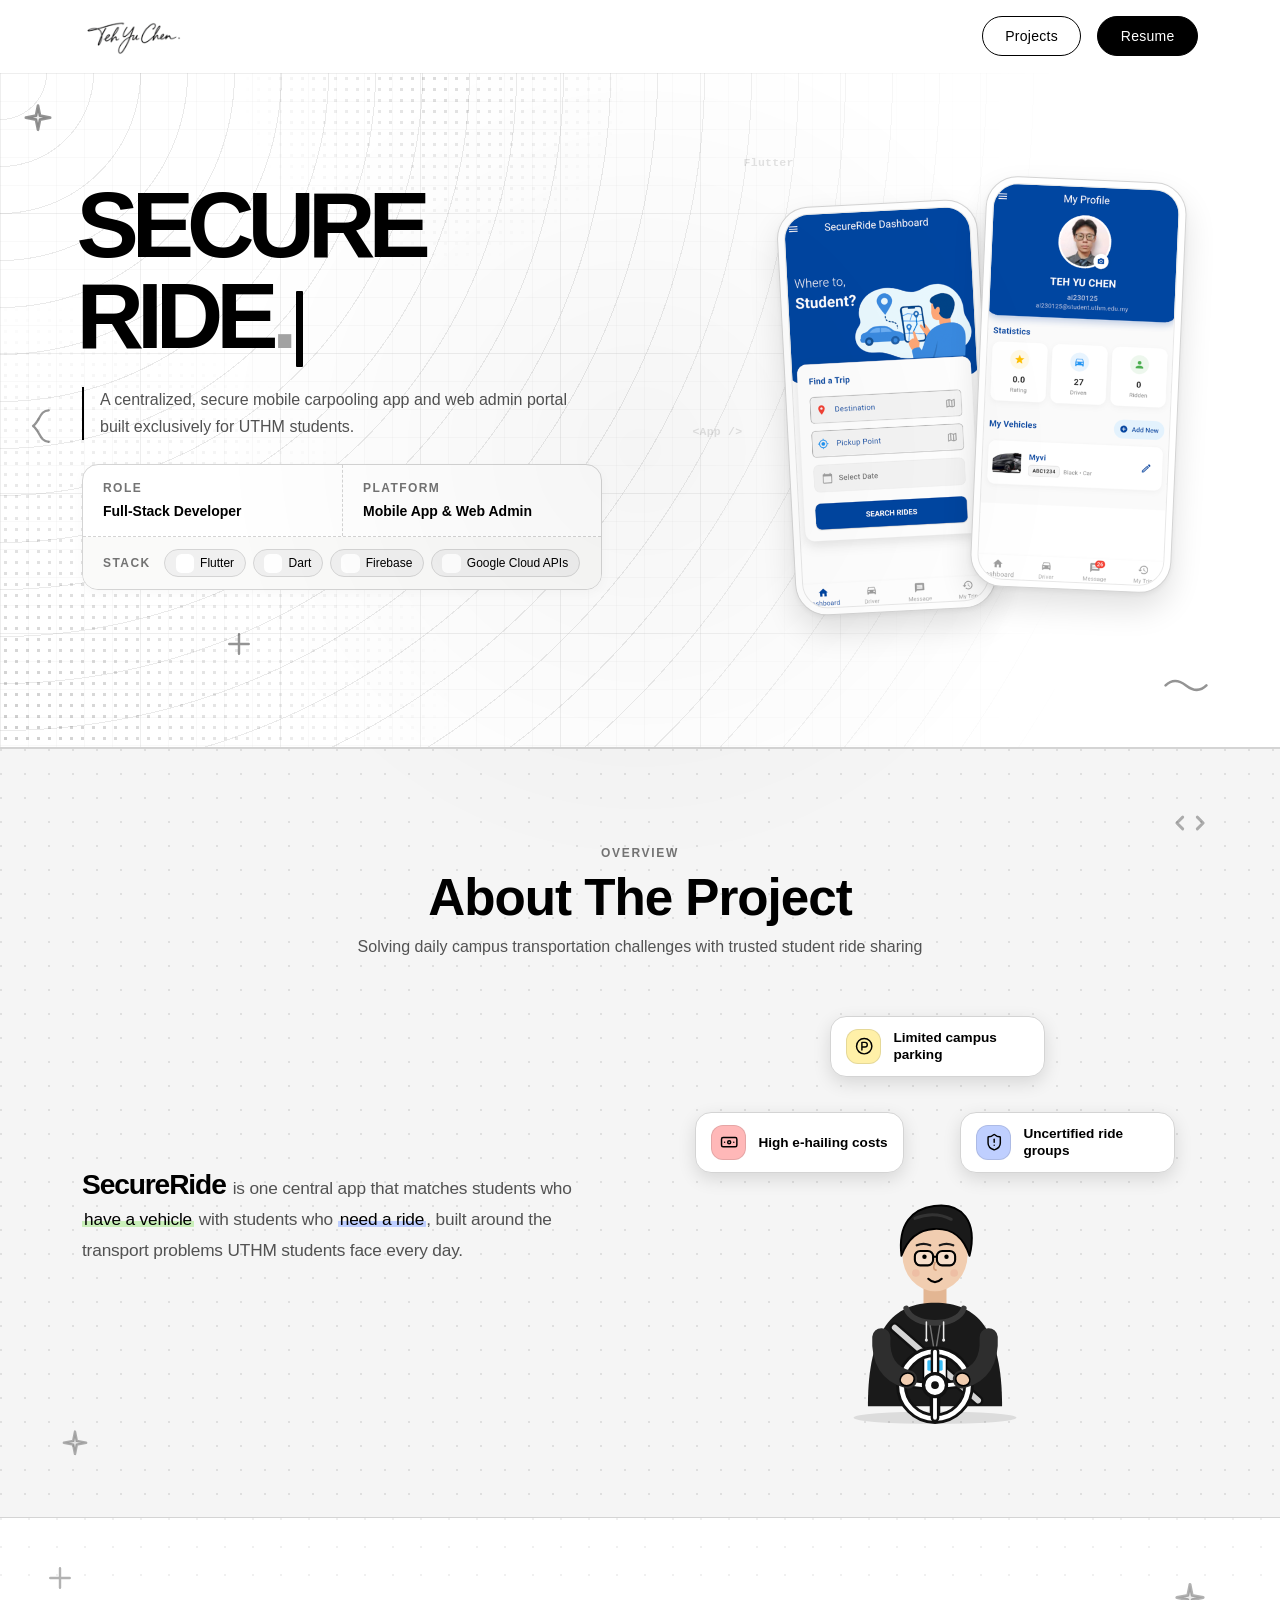
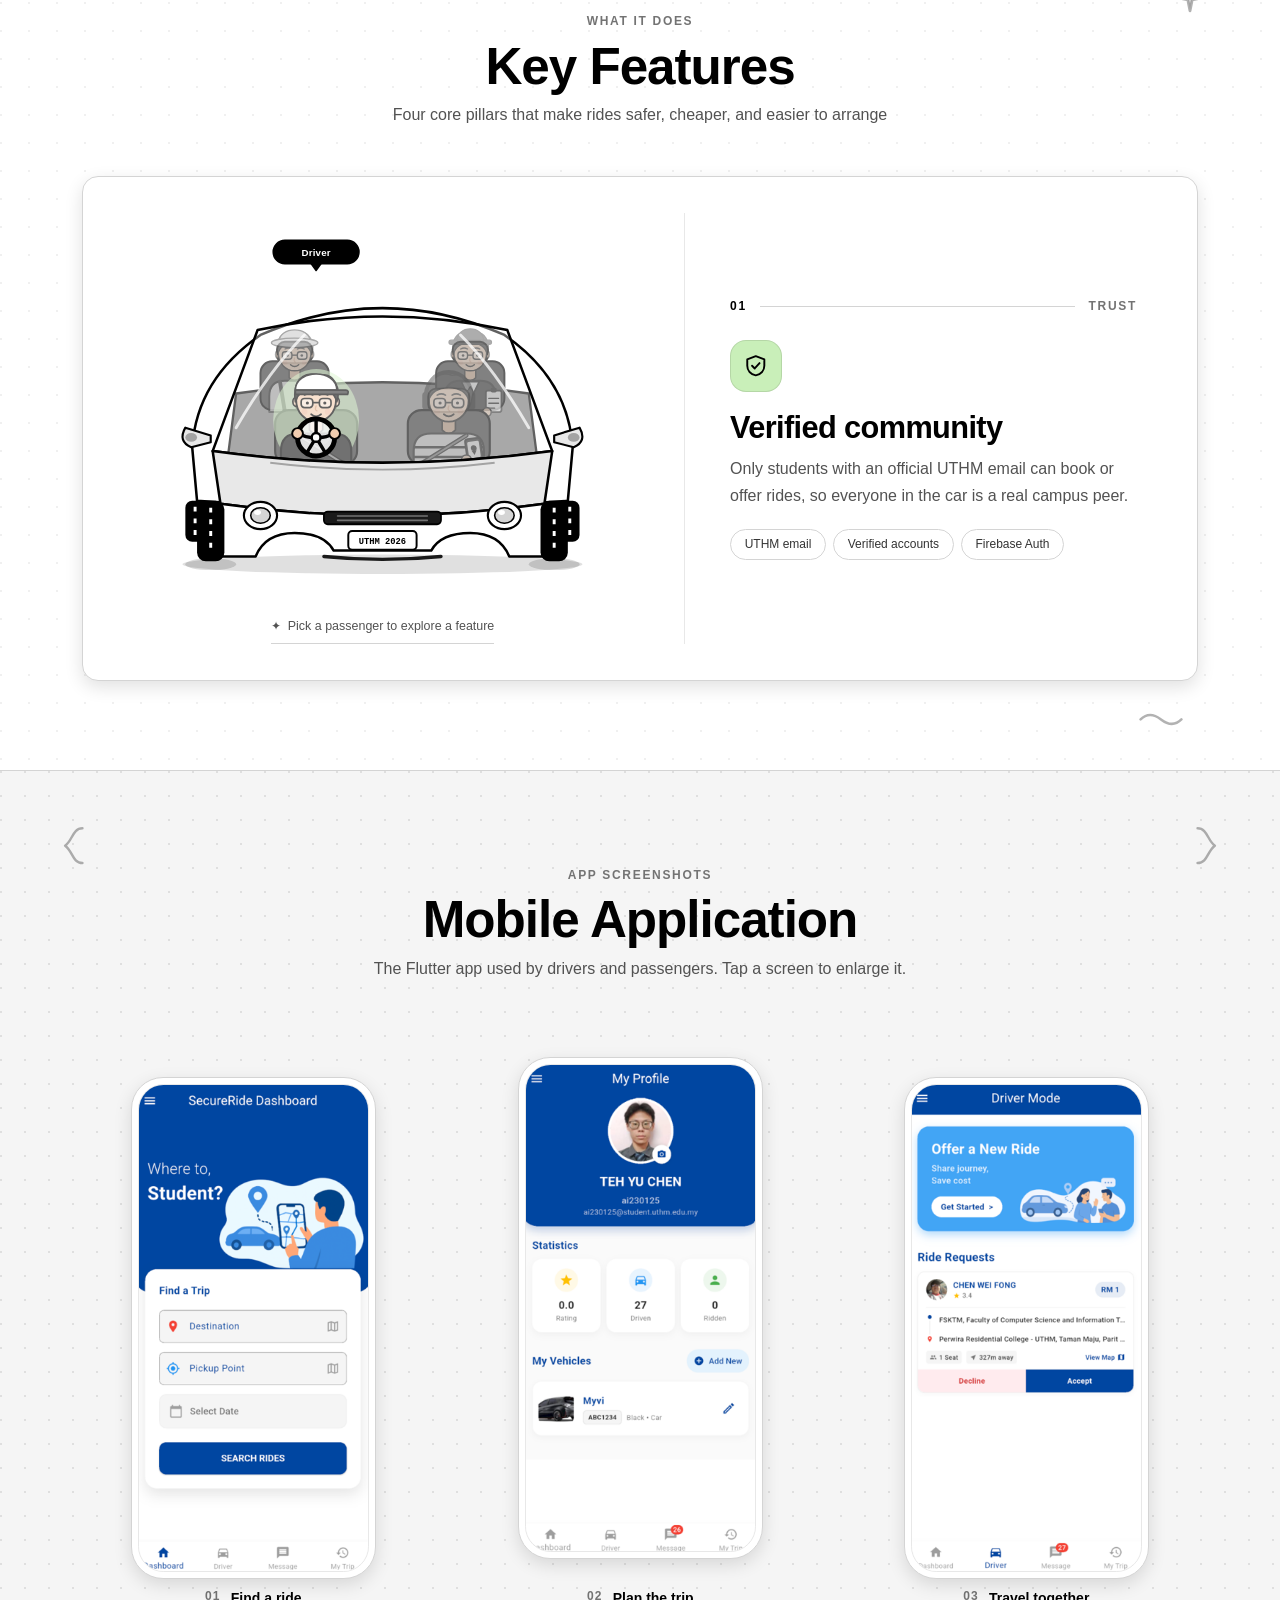
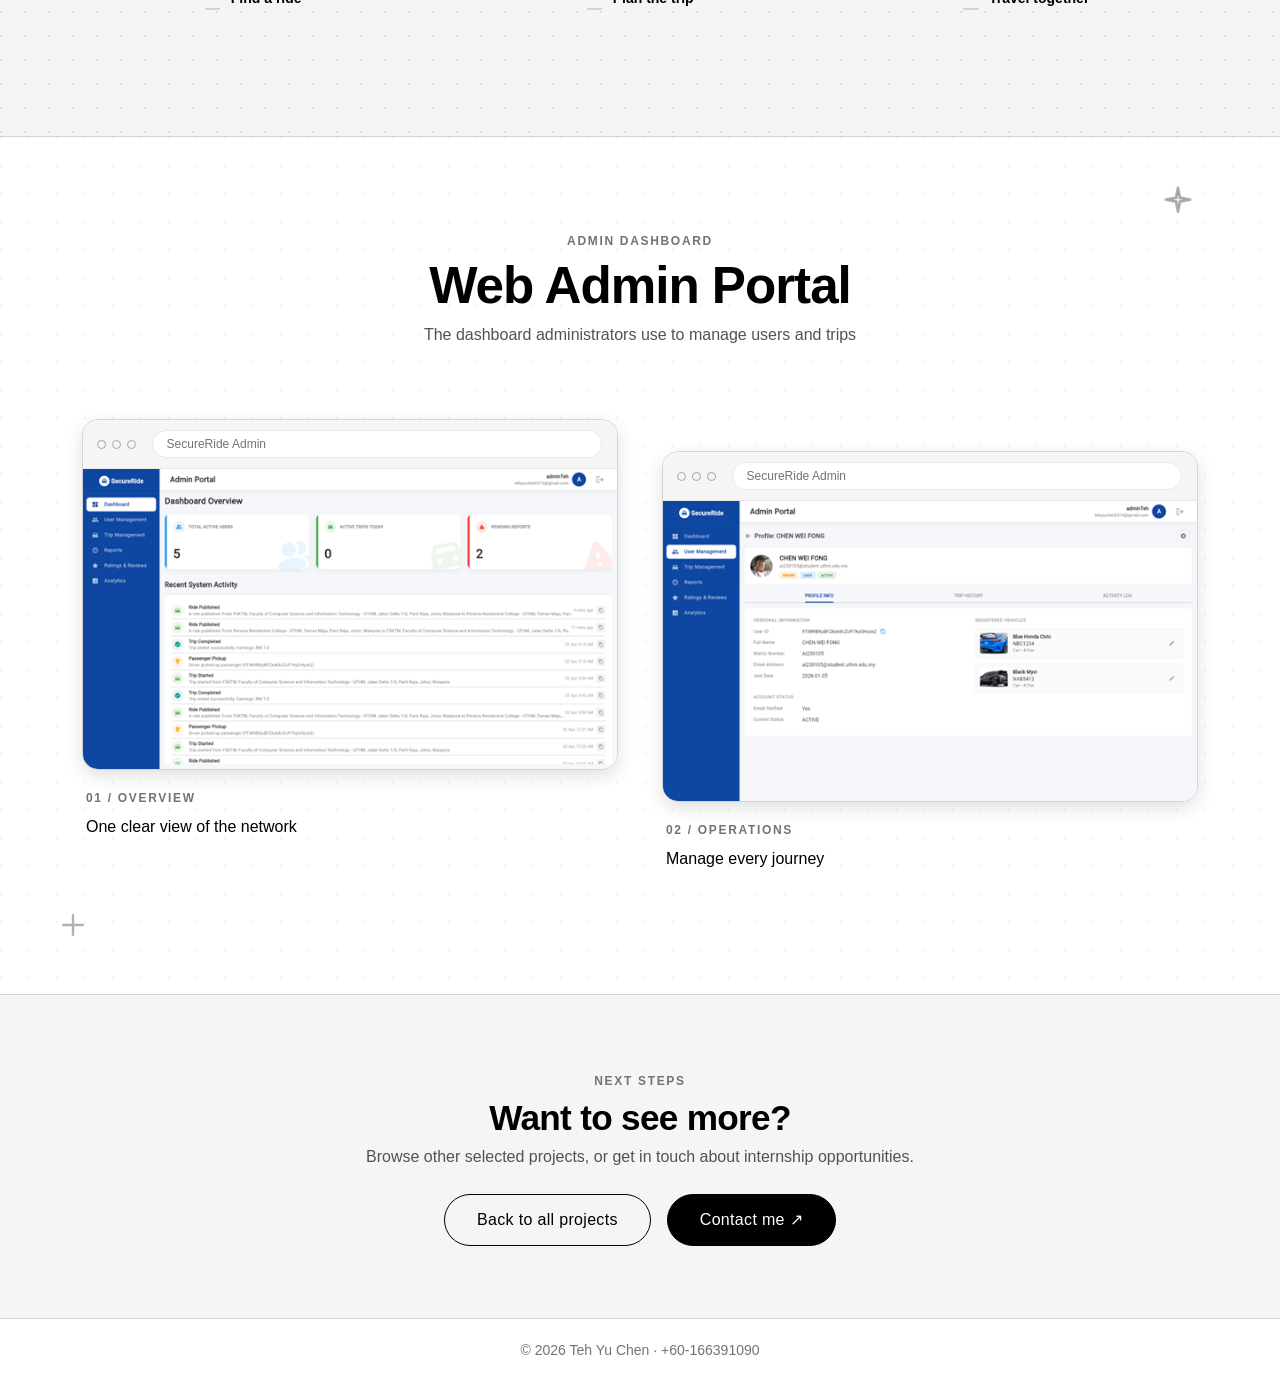
==== commit dc2cedb3: "12-10update" ====
--- a/carpool.html
+++ b/carpool.html
@@ -88,10 +88,10 @@
             <div class="proj-hero-specs-stack">
               <span class="stack-label">Stack</span>
               <ul class="card-tags">
-                <li>Flutter</li>
-                <li>Dart</li>
-                <li>Firebase</li>
-                <li>Google Cloud APIs</li>
+                <li><span class="stack-icon"><img src="https://cdn.jsdelivr.net/gh/devicons/devicon@latest/icons/flutter/flutter-original.svg" alt="" aria-hidden="true"></span><span>Flutter</span></li>
+                <li><span class="stack-icon"><img src="https://cdn.jsdelivr.net/gh/devicons/devicon@latest/icons/dart/dart-original.svg" alt="" aria-hidden="true"></span><span>Dart</span></li>
+                <li><span class="stack-icon"><img src="https://cdn.jsdelivr.net/gh/devicons/devicon@latest/icons/firebase/firebase-plain.svg" alt="" aria-hidden="true"></span><span>Firebase</span></li>
+                <li><span class="stack-icon"><img src="https://cdn.jsdelivr.net/gh/devicons/devicon@latest/icons/googlecloud/googlecloud-original.svg" alt="" aria-hidden="true"></span><span>Google Cloud APIs</span></li>
               </ul>
             </div>
           </div>
@@ -123,25 +123,31 @@
         </header>
 
         <div class="proj-overview">
-          <p class="proj-lead">SecureRide is a carpooling mobile app designed around the transport problems UTHM students face every day. It works as one central platform that matches students who have vehicles with students who need a ride.</p>
+        <div class="proj-intro">
+          <p class="proj-lead"><span class="proj-brand">SecureRide</span> is one central app that matches students who <mark class="hl hl-green">have a vehicle</mark> with students who <mark class="hl hl-blue">need a ride</mark>, built around the transport problems UTHM students face every day.</p>
+        </div>
 
           <div class="problem-scene" id="problemScene" role="group" aria-label="A student thinks about the transportation problems SecureRide addresses">
             <article class="problem-bubble problem-bubble--cost">
-              <span class="problem-bubble-mark problem-bubble-mark--rm" aria-hidden="true">RM</span>
-              <span><strong>High e-hailing costs</strong><small>A cheaper way to share the trip</small></span>
+              <span class="problem-bubble-mark" aria-hidden="true">
+                <svg viewBox="0 0 24 24"><rect width="20" height="12" x="2" y="6" rx="2"/><circle cx="12" cy="12" r="2"/><path d="M6 12h.01M18 12h.01"/></svg>
+              </span>
+              <strong>High e-hailing costs</strong>
             </article>
             <article class="problem-bubble problem-bubble--parking">
-              <span class="problem-bubble-mark" aria-hidden="true">P</span>
-              <span><strong>Limited campus parking</strong><small>Fewer cars needed on campus</small></span>
+              <span class="problem-bubble-mark" aria-hidden="true">
+                <svg viewBox="0 0 24 24"><circle cx="12" cy="12" r="10"/><path d="M9 17V7h4a3 3 0 0 1 0 6H9"/></svg>
+              </span>
+              <strong>Limited campus parking</strong>
             </article>
             <article class="problem-bubble problem-bubble--trust">
-              <span class="problem-bubble-mark" aria-hidden="true">?</span>
-              <span><strong>Uncertified ride groups</strong><small>Replaces unverified Telegram groups</small></span>
+              <span class="problem-bubble-mark" aria-hidden="true">
+                <svg viewBox="0 0 24 24"><path d="M20 13c0 5-3.5 7.5-7.66 8.95a1 1 0 0 1-.67-.01C7.5 20.5 4 18 4 13V6a1 1 0 0 1 1-1c2 0 4.5-1.2 6.24-2.72a1.17 1.17 0 0 1 1.52 0C14.51 3.81 17 5 19 5a1 1 0 0 1 1 1z"/><path d="M12 8v4"/><path d="M12 16h.01"/></svg>
+              </span>
+              <strong>Uncertified ride groups</strong>
             </article>
 
-            <div class="problem-student" role="img" aria-label="University student thinking about transportation problems">
-              <span class="student-question question-one" aria-hidden="true">?</span>
-              <span class="student-question question-two" aria-hidden="true">?</span>
+            <div class="problem-student" role="img" aria-label="University student wearing glasses, driving with a seatbelt">
               <svg class="student-coder-svg" viewBox="0 0 240 280" xmlns="http://www.w3.org/2000/svg" aria-hidden="true">
                 <!-- ground shadow -->
                 <ellipse cx="120" cy="270" rx="85" ry="6.5" fill="rgba(0,0,0,0.10)"/>
@@ -158,6 +164,10 @@
                   <circle cx="111" cy="189" r="1.6" fill="#e8e8e8"/>
                   <circle cx="129" cy="189" r="1.6" fill="#e8e8e8"/>
 
+                  <!-- Seatbelt makes the driver pose clear -->
+                  <path d="M78 176L165 252" fill="none" stroke="#111" stroke-width="11" stroke-linecap="round"/>
+                  <path d="M78 176L165 252" fill="none" stroke="#d4d4d4" stroke-width="6" stroke-linecap="round"/>
+
                   <!-- Student ID Badge (UTHM card around neck) -->
                   <path d="M115 174 L120 205 M125 174 L120 205" stroke="#737373" stroke-width="1.5" stroke-linecap="round"/>
                   <rect x="108" y="205" width="24" height="32" rx="3" fill="#ffffff" stroke="#000" stroke-width="1.6"/>
@@ -165,44 +175,53 @@
                   <line x1="112" y1="226" x2="128" y2="226" stroke="#525252" stroke-width="1.6" stroke-linecap="round"/>
                   <line x1="112" y1="230" x2="124" y2="230" stroke="#a3a3a3" stroke-width="1.4" stroke-linecap="round"/>
 
-                  <!-- Left arm resting naturally -->
-                  <path d="M64 186 Q54 220 76 250" fill="none" stroke="#2e2e2e" stroke-width="22" stroke-linecap="round"/>
-                  <circle cx="76" cy="250" r="7" fill="#f1cdb0" stroke="#000" stroke-width="1.6"/>
-
-                  <!-- Right arm (raised thinking gesture to chin/head) -->
-                  <path d="M176 186 Q190 216 166 226 L144 204" fill="none" stroke="#2e2e2e" stroke-width="20" stroke-linecap="round" stroke-linejoin="round"/>
-                  <circle cx="142" cy="200" r="7.5" fill="#f1cdb0" stroke="#000" stroke-width="1.6"/>
-                </g>
-
-                <!-- head (identical structure & coordinates to index.html coder) -->
+                  <!-- Steering column & wheel: high-contrast so the driving pose reads clearly -->
+                  <path d="M120 236 L120 270" stroke="#111" stroke-width="11" stroke-linecap="round"/>
+                  <path d="M120 236 L120 270" stroke="#d4d4d4" stroke-width="5" stroke-linecap="round"/>
+                  <!-- Double-line rim -->
+                  <circle cx="120" cy="236" r="35" fill="none" stroke="#111" stroke-width="11"/>
+                  <circle cx="120" cy="236" r="35" fill="none" stroke="#fff" stroke-width="5"/>
+                  <!-- Contrasting spokes and horn hub -->
+                  <path d="M120 201V222 M87 232Q101 237 120 236Q139 237 153 232 M120 250V270" fill="none" stroke="#111" stroke-width="9" stroke-linecap="round" stroke-linejoin="round"/>
+                  <path d="M120 201V222 M87 232Q101 237 120 236Q139 237 153 232 M120 250V270" fill="none" stroke="#fff" stroke-width="4" stroke-linecap="round" stroke-linejoin="round"/>
+                  <circle cx="120" cy="236" r="12" fill="#fff" stroke="#111" stroke-width="3.5"/>
+                  <circle cx="120" cy="236" r="4" fill="#111"/>
+
+                  <!-- Left arm reaching to 9-10 o'clock on steering wheel -->
+                  <path d="M64 186 Q62 222 92 230" fill="none" stroke="#2e2e2e" stroke-width="19" stroke-linecap="round"/>
+                  <!-- Left hand gripping wheel -->
+                  <ellipse cx="91" cy="230" rx="7.5" ry="6.5" fill="#f1cdb0" stroke="#000" stroke-width="1.6" transform="rotate(-20 91 230)"/>
+
+                  <!-- Right arm reaching to 2-3 o'clock on steering wheel -->
+                  <path d="M176 186 Q178 222 148 230" fill="none" stroke="#2e2e2e" stroke-width="19" stroke-linecap="round"/>
+                  <!-- Right hand gripping wheel -->
+                  <ellipse cx="149" cy="230" rx="7.5" ry="6.5" fill="#f1cdb0" stroke="#000" stroke-width="1.6" transform="rotate(20 149 230)"/>
+                </g>
+
+                <!-- Focused student-driver head: glasses and natural hair, no headset -->
                 <g class="coder-head student-head">
                   <ellipse cx="120" cy="100" rx="34" ry="38" fill="#f1cdb0"/>
                   <!-- hair -->
-                  <path d="M85 100C80 64 100 52 122 52C148 52 162 70 155 100C150 86 142 78 120 78C100 78 91 86 85 100Z" fill="#1a1a1a"/>
-                  <!-- headphones -->
-                  <path d="M80 104C76 32 164 32 160 104" fill="none" stroke="#000" stroke-width="5" stroke-linecap="round"/>
-                  <rect x="74" y="95" width="14" height="26" rx="7" fill="#000"/>
-                  <rect x="152" y="95" width="14" height="26" rx="7" fill="#000"/>
-                  <rect x="77" y="100" width="3" height="14" rx="1.5" fill="#fff" opacity="0.35"/>
-                  <rect x="160" y="100" width="3" height="14" rx="1.5" fill="#fff" opacity="0.35"/>
-                  <!-- brows (puzzled thinking expression) -->
-                  <path class="student-brow" d="M101 91q7-5 14 -1M125 89q7 4 14 0" fill="none" stroke="#1a1a1a" stroke-width="2.4" stroke-linecap="round"/>
+                  <path d="M85 101C81 68 96 52 119 49C148 45 165 65 156 101C150 82 139 72 119 73C101 74 91 84 85 101Z" fill="#1a1a1a" stroke="#000" stroke-width="2" stroke-linejoin="round"/>
+                  <path d="M99 62Q119 54 137 63" fill="none" stroke="#333" stroke-width="3" stroke-linecap="round"/>
+                  <!-- attentive brows -->
+                  <path class="student-brow" d="M101 90q7-3 14 0M125 90q7-3 14 0" fill="none" stroke="#1a1a1a" stroke-width="2.4" stroke-linecap="round"/>
                   <!-- glasses -->
                   <g fill="rgba(255,255,255,0.35)" stroke="#000" stroke-width="2.2">
                     <rect x="99" y="96" width="19" height="15" rx="5.5"/>
                     <rect x="122" y="96" width="19" height="15" rx="5.5"/>
                   </g>
                   <path d="M118 102h4" stroke="#000" stroke-width="2.2"/>
-                  <!-- eyes (puzzled looking up/side at problems) -->
+                  <!-- eyes looking ahead -->
                   <g class="coder-eyes" fill="#000">
                     <circle cx="109" cy="102" r="2.3"/>
                     <circle cx="132" cy="102" r="2.3"/>
                   </g>
-                  <!-- nose, cheeks, mouth (slight wavy puzzled mouth) -->
+                  <!-- nose, cheeks, calm smile -->
                   <path d="M120 108q-3 7 1 8" fill="none" stroke="#d29c78" stroke-width="1.8" stroke-linecap="round"/>
                   <circle cx="100" cy="119" r="4" fill="#e8a48f" opacity="0.35"/>
                   <circle cx="140" cy="119" r="4" fill="#e8a48f" opacity="0.35"/>
-                  <path d="M114 125q6 -3 12 1" fill="none" stroke="#000" stroke-width="2.2" stroke-linecap="round"/>
+                  <path d="M113 125q7 7 14 0" fill="none" stroke="#000" stroke-width="2.2" stroke-linecap="round"/>
                 </g>
               </svg>
             </div>
@@ -233,408 +252,265 @@
         </header>
 
         <div class="features-split">
-          <!-- Left side: 3D Car with 4 Passengers (2x2 Seating in Depth) -->
-          <div class="car-stage">
+        <div class="car-stage">
             <div class="car-svg-wrap">
-              <svg class="car-3d-svg" viewBox="0 0 540 400" xmlns="http://www.w3.org/2000/svg" role="img" aria-label="Interactive 3D carpool car with 4 passengers">
+              <svg class="car-3d-svg" viewBox="0 0 540 400" xmlns="http://www.w3.org/2000/svg" role="img" aria-label="Interactive carpool car with 4 passengers">
                 <defs>
-                  <!-- Soft ambient 3D ground shadow -->
-                  <radialGradient id="groundShadow3D" cx="50%" cy="50%" r="50%">
-                    <stop offset="0%" stop-color="rgba(15, 23, 42, 0.3)"/>
-                    <stop offset="60%" stop-color="rgba(15, 23, 42, 0.12)"/>
-                    <stop offset="100%" stop-color="rgba(15, 23, 42, 0)"/>
-                  </radialGradient>
-
-                  <!-- 3D Car Body Volumetric Lighting Gradients -->
-                  <linearGradient id="bodyRoofGradient" x1="0" y1="0" x2="0" y2="1">
-                    <stop offset="0%" stop-color="#ffffff"/>
-                    <stop offset="50%" stop-color="#f8fafc"/>
-                    <stop offset="100%" stop-color="#e2e8f0"/>
-                  </linearGradient>
-
-                  <linearGradient id="hoodShine3D" x1="0.5" y1="0" x2="0.5" y2="1">
-                    <stop offset="0%" stop-color="#ffffff"/>
-                    <stop offset="40%" stop-color="#f1f5f9"/>
-                    <stop offset="100%" stop-color="#cbd5e1"/>
-                  </linearGradient>
-
-                  <linearGradient id="bumperShine3D" x1="0" y1="0" x2="0" y2="1">
-                    <stop offset="0%" stop-color="#f8fafc"/>
-                    <stop offset="50%" stop-color="#e2e8f0"/>
-                    <stop offset="100%" stop-color="#cbd5e1"/>
-                  </linearGradient>
-
-                  <linearGradient id="windshieldGradient3D" x1="0" y1="0" x2="0.8" y2="1">
-                    <stop offset="0%" stop-color="#ffffff" stop-opacity="0.35"/>
-                    <stop offset="25%" stop-color="#e0f2fe" stop-opacity="0.25"/>
-                    <stop offset="100%" stop-color="#38bdf8" stop-opacity="0.12"/>
-                  </linearGradient>
-
-                  <linearGradient id="tireRubberGradient" x1="0" y1="0" x2="1" y2="1">
-                    <stop offset="0%" stop-color="#334155"/>
-                    <stop offset="50%" stop-color="#1e293b"/>
-                    <stop offset="100%" stop-color="#0f172a"/>
-                  </linearGradient>
-
-                  <radialGradient id="headlight3DGlow" cx="42%" cy="38%" r="62%">
-                    <stop offset="0%" stop-color="#ffffff"/>
-                    <stop offset="45%" stop-color="#fef08a"/>
-                    <stop offset="100%" stop-color="#f59e0b"/>
-                  </radialGradient>
+                  <g id="carHead">
+                    <path d="M-8 -32h16v16c-4 5-12 5-16 0z" fill="#e3b693" stroke="#000" stroke-width="2" stroke-linejoin="round"/>
+                    <ellipse cx="-24" cy="-50" rx="4" ry="5.5" fill="#f1cdb0" stroke="#000" stroke-width="2"/>
+                    <ellipse cx="24" cy="-50" rx="4" ry="5.5" fill="#f1cdb0" stroke="#000" stroke-width="2"/>
+                    <ellipse cx="0" cy="-52" rx="24" ry="26" fill="#f1cdb0" stroke="#000" stroke-width="2.2"/>
+                    <path d="M-25 -50C-30 -84 -6 -86 4 -82C22 -86 30 -66 25 -50C22 -61 14 -67 0 -67C-14 -67 -22 -61 -25 -50Z" fill="#1a1a1a" stroke="#000" stroke-width="2" stroke-linejoin="round"/>
+                    <path d="M-14 -58q5-3 10 0M4 -58q5-3 10 0" fill="none" stroke="#1a1a1a" stroke-width="2" stroke-linecap="round"/>
+                    <g fill="rgba(255,255,255,0.45)" stroke="#000" stroke-width="2">
+                      <rect x="-18" y="-54" width="14" height="11" rx="4"/>
+                      <rect x="4" y="-54" width="14" height="11" rx="4"/>
+                    </g>
+                    <path d="M-4 -49h8" stroke="#000" stroke-width="2"/>
+                    <g fill="#000">
+                      <circle cx="-10.5" cy="-48.5" r="1.9"/>
+                      <circle cx="10.5" cy="-48.5" r="1.9"/>
+                    </g>
+                    <path d="M0 -45q-2 5 1 6" fill="none" stroke="#d29c78" stroke-width="1.6" stroke-linecap="round"/>
+                    <circle cx="-14" cy="-38" r="3.5" fill="#e8a48f" opacity="0.4"/>
+                    <circle cx="14" cy="-38" r="3.5" fill="#e8a48f" opacity="0.4"/>
+                    <path d="M-6 -35q6 5 12 0" fill="none" stroke="#000" stroke-width="2" stroke-linecap="round"/>
+                  </g>
                 </defs>
 
-                <!-- ========================================================
-                     1. GROUND PERSPECTIVE SHADOWS
-                     ======================================================== -->
-                <g class="ground-shadows">
-                  <!-- Broad soft vehicle shadow -->
-                  <ellipse cx="270" cy="352" rx="200" ry="36" fill="url(#groundShadow3D)"/>
-                  <!-- Deep contact shadows under tires -->
-                  <ellipse cx="120" cy="358" rx="28" ry="9" fill="rgba(0,0,0,0.35)"/>
-                  <ellipse cx="420" cy="358" rx="28" ry="9" fill="rgba(0,0,0,0.35)"/>
-                  <ellipse cx="78"  cy="332" rx="20" ry="7" fill="rgba(0,0,0,0.2)"/>
-                  <ellipse cx="462" cy="332" rx="20" ry="7" fill="rgba(0,0,0,0.2)"/>
-                </g>
-
-                <!-- ========================================================
-                     2. REAR WHEELS IN 3D PERSPECTIVE (PEEKING FROM BACK)
-                     ======================================================== -->
-                <!-- Rear Left Wheel -->
-                <g class="wheel-rear-left">
-                  <rect x="68" y="295" width="20" height="42" rx="7" fill="#0f172a" stroke="#000" stroke-width="2"/>
-                  <line x1="76" y1="300" x2="76" y2="330" stroke="#475569" stroke-width="2.5" stroke-dasharray="3 4"/>
-                </g>
-                <!-- Rear Right Wheel -->
-                <g class="wheel-rear-right">
-                  <rect x="452" y="295" width="20" height="42" rx="7" fill="#0f172a" stroke="#000" stroke-width="2"/>
-                  <line x1="460" y1="300" x2="460" y2="330" stroke="#475569" stroke-width="2.5" stroke-dasharray="3 4"/>
-                </g>
-
-                <!-- ========================================================
-                     3. 3D CAR CHASSIS SHELL (ROUNDED CUTE ROOF & CABIN DOME)
-                     ======================================================== -->
-                <!-- Rear Body Dome & Roof Pillars (Receding back in 3D) -->
-                <path d="M 145 125 Q 270 70 395 125 Q 460 170 465 240 L 460 295 Q 270 310 80 295 L 75 240 Q 80 170 145 125 Z" 
-                      fill="url(#bodyRoofGradient)" stroke="#000" stroke-width="2.8" stroke-linejoin="round"/>
-
-                <!-- Dark Interior Cavity / Cabin Tub -->
-                <path d="M 120 185 Q 270 162 420 185 L 430 262 Q 270 282 110 262 Z" 
-                      fill="#0b1120" stroke="#000" stroke-width="2.5"/>
-
-                <!-- ========================================================
-                     4. REAR SEAT BACKRESTS (ELEVATED IN 3D PERSPECTIVE)
-                     ======================================================== -->
-                <!-- Rear Right Seat (Admin) -->
-                <g class="rear-seat-admin">
-                  <rect x="325" y="152" width="70" height="50" rx="12" fill="#1e293b" stroke="#7c3aed" stroke-width="2"/>
-                  <rect x="342" y="130" width="36" height="22" rx="8" fill="#334155" stroke="#000" stroke-width="1.8"/>
-                  <line x1="352" y1="152" x2="352" y2="148" stroke="#94a3b8" stroke-width="2"/>
-                  <line x1="368" y1="152" x2="368" y2="148" stroke="#94a3b8" stroke-width="2"/>
-                </g>
-                <!-- Rear Left Seat (Commuter) -->
-                <g class="rear-seat-commuter">
-                  <rect x="145" y="152" width="70" height="50" rx="12" fill="#1e293b" stroke="#d97706" stroke-width="2"/>
-                  <rect x="162" y="130" width="36" height="22" rx="8" fill="#334155" stroke="#000" stroke-width="1.8"/>
-                  <line x1="172" y1="152" x2="172" y2="148" stroke="#94a3b8" stroke-width="2"/>
-                  <line x1="188" y1="152" x2="188" y2="148" stroke="#94a3b8" stroke-width="2"/>
-                </g>
-
-                <!-- ========================================================
-                     5. REAR PASSENGERS (DEPTH SORTED - RENDERED BEHIND FRONT SEATS)
-                     ======================================================== -->
-                
-                <!-- PASSENGER 4: ADMIN (Rear Right) - Seat 4 -->
+                <!-- Ground shadows -->
+                <ellipse cx="270" cy="360" rx="205" ry="10" fill="rgba(0,0,0,0.12)"/>
+                <ellipse cx="94" cy="360" rx="26" ry="6" fill="rgba(0,0,0,0.14)"/>
+                <ellipse cx="446" cy="360" rx="26" ry="6" fill="rgba(0,0,0,0.14)"/>
+
+                <!-- Rear wheels -->
+                <rect x="68" y="295" width="20" height="42" rx="7" fill="#000"/>
+                <line x1="78" y1="301" x2="78" y2="331" stroke="#fff" stroke-width="3" stroke-dasharray="5 7"/>
+                <rect x="452" y="295" width="20" height="42" rx="7" fill="#000"/>
+                <line x1="462" y1="301" x2="462" y2="331" stroke="#fff" stroke-width="3" stroke-dasharray="5 7"/>
+
+                <!-- Body shell -->
+                <path d="M 145 125 Q 270 70 395 125 Q 460 170 465 240 L 460 295 Q 270 310 80 295 L 75 240 Q 80 170 145 125 Z"
+                      fill="#fff" stroke="#000" stroke-width="2.6" stroke-linejoin="round"/>
+
+                <!-- Cabin interior -->
+                <path d="M 120 185 Q 270 162 420 185 L 430 262 Q 270 282 110 262 Z" fill="#737373" stroke="#000" stroke-width="2.4"/>
+
+                <!-- Rear seats -->
+                <g>
+                  <rect x="145" y="152" width="70" height="50" rx="12" fill="#333" stroke="#000" stroke-width="2"/>
+                  <rect x="162" y="132" width="36" height="22" rx="8" fill="#525252" stroke="#000" stroke-width="2"/>
+                  <rect x="325" y="152" width="70" height="50" rx="12" fill="#333" stroke="#000" stroke-width="2"/>
+                  <rect x="342" y="132" width="36" height="22" rx="8" fill="#525252" stroke="#000" stroke-width="2"/>
+                </g>
+
+                <!-- Seat 3: Commuter (rear left) -->
+                <g class="passenger-unit is-dimmed" id="passenger-2" data-index="2" role="button" tabindex="0" aria-label="Seat 3: Commuter" aria-pressed="false">
+                  <ellipse class="passenger-hit" cx="180" cy="160" rx="38" ry="46" fill="transparent"/>
+                  <path d="M154 204V188Q154 172 170 172H190Q206 172 206 188V204Z" fill="#e8e8e8" stroke="#000" stroke-width="2" stroke-linejoin="round"/>
+                  <path d="M165 173L170 204M195 173L190 204" stroke="#1a1a1a" stroke-width="4" stroke-linecap="round"/>
+                  <circle cx="209" cy="190" r="4.5" fill="#f1cdb0" stroke="#000" stroke-width="1.6"/>
+                  <g class="passenger-head">
+                    <g transform="translate(180 180) scale(0.7)">
+                      <use href="#carHead"/>
+                      <path d="M-23 -68C-23 -92 23 -92 23 -68Z" fill="#a3a3a3" stroke="#000" stroke-width="2" stroke-linejoin="round"/>
+                      <ellipse cx="0" cy="-67" rx="34" ry="7" fill="#a3a3a3" stroke="#000" stroke-width="2"/>
+                    </g>
+                  </g>
+                  <g transform="translate(180 52)">
+                    <g class="passenger-emotion">
+                      <rect x="-44" y="-24" width="88" height="24" rx="12"/>
+                      <polygon points="-5,0 5,0 0,7"/>
+                      <text x="0" y="-8" text-anchor="middle">Commuter</text>
+                    </g>
+                  </g>
+                </g>
+
+                <!-- Seat 4: Admin (rear right) -->
                 <g class="passenger-unit is-dimmed" id="passenger-3" data-index="3" role="button" tabindex="0" aria-label="Seat 4: Admin" aria-pressed="false">
-                  <ellipse cx="360" cy="158" rx="38" ry="46" fill="transparent"/>
-                  <!-- Torso & Purple Hoodie -->
-                  <path d="M 334 198 Q 360 172 386 198 Z" fill="#7c3aed" stroke="#000" stroke-width="2.2"/>
-                  <!-- Mini Tablet on Lap -->
-                  <rect x="348" y="186" width="25" height="16" rx="3" fill="#f8fafc" stroke="#000" stroke-width="1.5"/>
-                  <line x1="352" y1="192" x2="369" y2="192" stroke="#7c3aed" stroke-width="2"/>
-
-                  <!-- Head & Face -->
+                  <ellipse class="passenger-hit" cx="360" cy="160" rx="38" ry="46" fill="transparent"/>
+                  <path d="M334 204V188Q334 172 350 172H370Q386 172 386 188V204Z" fill="#1a1a1a" stroke="#000" stroke-width="2" stroke-linejoin="round"/>
+                  <path d="M351 173L360 192L369 173Z" fill="#fff" stroke="#000" stroke-width="1.6" stroke-linejoin="round"/>
+                  <path d="M360 178l-3 5 3 15 3-15z" fill="#737373" stroke="#000" stroke-width="1.2" stroke-linejoin="round"/>
+                  <rect x="376" y="182" width="16" height="22" rx="2" fill="#fff" stroke="#000" stroke-width="1.8"/>
+                  <rect x="381" y="179" width="6" height="5" rx="1.5" fill="#000"/>
+                  <path d="M379 190h10M379 195h10M379 200h6" stroke="#000" stroke-width="1.4" stroke-linecap="round"/>
+                  <circle cx="377" cy="204" r="4.5" fill="#f1cdb0" stroke="#000" stroke-width="1.6"/>
                   <g class="passenger-head">
-                    <path d="M340 145 C338 108 382 108 380 145" fill="none" stroke="#000" stroke-width="3.5" stroke-linecap="round"/>
-                    <rect x="337" y="139" width="7" height="16" rx="3.5" fill="#171717" stroke="#000" stroke-width="1"/><rect x="376" y="139" width="7" height="16" rx="3.5" fill="#171717" stroke="#000" stroke-width="1"/>
-                    <circle cx="360" cy="144" r="18" fill="#f1cdb0" stroke="#000" stroke-width="2.2"/>
-                    <!-- Hair / Beanie -->
-                    <path d="M 344 140 C 342 121 359 119 370 121 C 381 120 385 130 380 142 C 374 131 366 129 359 129 C 351 129 347 134 344 140 Z" 
-                          fill="#475569" stroke="#000" stroke-width="2"/>
-                    <!-- Glasses -->
-                    <rect x="348" y="140" width="10" height="8" rx="2.5" fill="rgba(255,255,255,0.4)" stroke="#000" stroke-width="1.5"/>
-                    <rect x="362" y="140" width="10" height="8" rx="2.5" fill="rgba(255,255,255,0.4)" stroke="#000" stroke-width="1.5"/>
-                    <line x1="358" y1="144" x2="362" y2="144" stroke="#000" stroke-width="1.5"/>
-                    <!-- Eyes & Smile -->
-                    <path d="M 351 144 Q 353 142 355 144" fill="none" stroke="#000" stroke-width="1.8" stroke-linecap="round"/>
-                    <path d="M 365 144 Q 367 142 369 144" fill="none" stroke="#000" stroke-width="1.8" stroke-linecap="round"/>
-                    <ellipse cx="347" cy="150" rx="3.5" ry="2" fill="#ff8da1" opacity="0.6"/>
-                    <ellipse cx="373" cy="150" rx="3.5" ry="2" fill="#ff8da1" opacity="0.6"/>
-                    <path d="M 356 152 Q 360 157 364 152" fill="none" stroke="#000" stroke-width="2" stroke-linecap="round"/>
-                  </g>
-
-                  <!-- 3D Speech Pop Bubble -->
-                  <g transform="translate(360, 112)">
+                    <g transform="translate(360 180) scale(0.7)">
+                      <use href="#carHead"/>
+                      <path d="M-20 -68C-20 -94 20 -94 20 -68Z" fill="#111" stroke="#000" stroke-width="2" stroke-linejoin="round"/>
+                      <rect x="-31" y="-71" width="62" height="6" rx="3" fill="#111" stroke="#000" stroke-width="2"/>
+                    </g>
+                  </g>
+                  <g transform="translate(360 52)">
                     <g class="passenger-emotion">
-                      <rect x="-38" y="-22" width="76" height="22" rx="11" fill="#7c3aed" stroke="#000" stroke-width="1.8"/>
-                      <polygon points="-4,-1 4,-1 0,5" fill="#7c3aed" stroke="#000" stroke-width="1.2"/>
-                      <text x="0" y="-8" text-anchor="middle" fill="#ffffff" font-size="9.5" font-weight="bold" font-family="sans-serif">Admin</text>
-                    </g>
-                  </g>
-                </g>
-
-                <!-- PASSENGER 3: COMMUTER (Rear Left) - Seat 3 -->
-                <g class="passenger-unit is-dimmed" id="passenger-2" data-index="2" role="button" tabindex="0" aria-label="Seat 3: Commuter" aria-pressed="false">
-                  <ellipse cx="180" cy="158" rx="38" ry="46" fill="transparent"/>
-                  <!-- Torso & Amber Sweater -->
-                  <path d="M 154 198 Q 180 172 206 198 Z" fill="#d97706" stroke="#000" stroke-width="2.2"/>
-                  <!-- Backpack Strap -->
-                  <line x1="162" y1="180" x2="171" y2="198" stroke="#78350f" stroke-width="3" stroke-linecap="round"/>
-                  <!-- Thumbs Up Hand -->
-                  <circle cx="202" cy="188" r="4.5" fill="#f1cdb0" stroke="#000" stroke-width="1.5"/>
-
-                  <!-- Head & Face -->
+                      <rect x="-44" y="-24" width="88" height="24" rx="12"/>
+                      <polygon points="-5,0 5,0 0,7"/>
+                      <text x="0" y="-8" text-anchor="middle">Admin</text>
+                    </g>
+                  </g>
+                </g>
+
+                <!-- Front seats -->
+                <rect x="296" y="202" width="84" height="56" rx="14" fill="#333" stroke="#000" stroke-width="2.2"/>
+                <rect x="317" y="180" width="42" height="24" rx="8" fill="#525252" stroke="#000" stroke-width="2"/>
+                <rect x="160" y="202" width="84" height="56" rx="14" fill="#333" stroke="#000" stroke-width="2.2"/>
+                <rect x="181" y="180" width="42" height="24" rx="8" fill="#525252" stroke="#000" stroke-width="2"/>
+
+                <!-- Seat 2: Co-pilot (front right) -->
+                <g class="passenger-unit is-dimmed" id="passenger-1" data-index="1" role="button" tabindex="0" aria-label="Seat 2: Co-pilot" aria-pressed="false">
+                  <ellipse class="passenger-hit" cx="338" cy="212" rx="44" ry="52" fill="transparent"/>
+                  <path d="M302 262V244Q302 226 320 226H356Q374 226 374 244V262Z" fill="#e8e8e8" stroke="#000" stroke-width="2.2" stroke-linejoin="round"/>
+                  <path d="M302 240H374M302 250H374" stroke="#000" stroke-width="2.5"/>
+                  <path d="M356 228L308 258" stroke="#000" stroke-width="4.5" stroke-linecap="round"/>
+                  <path d="M356 228L308 258" stroke="#737373" stroke-width="2" stroke-linecap="round"/>
+                  <g transform="rotate(-8 364 244)">
+                    <rect x="356" y="231" width="16" height="24" rx="3" fill="#1a1a1a" stroke="#000" stroke-width="1.8"/>
+                    <rect x="358" y="234" width="12" height="17" rx="1.5" fill="#fff"/>
+                    <circle cx="364" cy="241" r="3" fill="#000"/>
+                    <path d="M361.5 243.5L364 248L366.5 243.5Z" fill="#000"/>
+                  </g>
+                  <circle cx="356" cy="253" r="5" fill="#f1cdb0" stroke="#000" stroke-width="1.6"/>
                   <g class="passenger-head">
-                    <path d="M160 145 C158 108 202 108 200 145" fill="none" stroke="#000" stroke-width="3.5" stroke-linecap="round"/>
-                    <rect x="157" y="139" width="7" height="16" rx="3.5" fill="#171717" stroke="#000" stroke-width="1"/><rect x="196" y="139" width="7" height="16" rx="3.5" fill="#171717" stroke="#000" stroke-width="1"/>
-                    <circle cx="180" cy="144" r="18" fill="#f1cdb0" stroke="#000" stroke-width="2.2"/>
-                    <!-- Curly Hair -->
-                    <path d="M 164 140 C 162 121 179 119 190 121 C 201 120 205 130 200 142 C 194 131 186 129 179 129 C 171 129 167 134 164 140 Z" 
-                          fill="#78350f" stroke="#000" stroke-width="2"/>
-                    <!-- Eyes & Smile -->
-                    <path d="M 172 144 Q 174 142 176 144" fill="none" stroke="#000" stroke-width="1.8" stroke-linecap="round"/>
-                    <path d="M 184 144 Q 186 142 188 144" fill="none" stroke="#000" stroke-width="1.8" stroke-linecap="round"/>
-                    <ellipse cx="167" cy="150" rx="3.5" ry="2" fill="#ff8da1" opacity="0.6"/>
-                    <ellipse cx="193" cy="150" rx="3.5" ry="2" fill="#ff8da1" opacity="0.6"/>
-                    <path d="M 176 152 Q 180 157 184 152" fill="none" stroke="#000" stroke-width="2" stroke-linecap="round"/>
-                  </g>
-
-                  <!-- 3D Speech Pop Bubble -->
-                  <g transform="translate(180, 112)">
+                    <g transform="translate(338 236) scale(0.85)">
+                      <use href="#carHead"/>
+                      <path d="M-28 -50C-32 -98 32 -98 28 -50" fill="none" stroke="#000" stroke-width="4.5" stroke-linecap="round"/>
+                      <rect x="-32" y="-62" width="9" height="22" rx="4.5" fill="#000"/>
+                      <rect x="23" y="-62" width="9" height="22" rx="4.5" fill="#000"/>
+                    </g>
+                  </g>
+                  <g transform="translate(338 52)">
                     <g class="passenger-emotion">
-                      <rect x="-42" y="-22" width="84" height="22" rx="11" fill="#d97706" stroke="#000" stroke-width="1.8"/>
-                      <polygon points="-4,-1 4,-1 0,5" fill="#d97706" stroke="#000" stroke-width="1.2"/>
-                      <text x="0" y="-8" text-anchor="middle" fill="#ffffff" font-size="9.5" font-weight="bold" font-family="sans-serif">Commuter</text>
-                    </g>
-                  </g>
-                </g>
-
-                <!-- ========================================================
-                     6. FRONT SEAT BACKRESTS & SEATBELTS
-                     ======================================================== -->
-                <!-- Front Right Seat Backrest (Co-pilot) -->
-                <rect x="296" y="202" width="84" height="56" rx="14" fill="#1e293b" stroke="#059669" stroke-width="2.2"/>
-                <rect x="317" y="180" width="42" height="24" rx="8" fill="#334155" stroke="#000" stroke-width="2"/>
-                <line x1="330" y1="202" x2="330" y2="198" stroke="#94a3b8" stroke-width="2"/>
-                <line x1="346" y1="202" x2="346" y2="198" stroke="#94a3b8" stroke-width="2"/>
-
-                <!-- Front Left Seat Backrest (Driver) -->
-                <rect x="160" y="202" width="84" height="56" rx="14" fill="#1e293b" stroke="#2563eb" stroke-width="2.2"/>
-                <rect x="181" y="180" width="42" height="24" rx="8" fill="#334155" stroke="#000" stroke-width="2"/>
-                <line x1="194" y1="202" x2="194" y2="198" stroke="#94a3b8" stroke-width="2"/>
-                <line x1="210" y1="202" x2="210" y2="198" stroke="#94a3b8" stroke-width="2"/>
-
-                <!-- ========================================================
-                     7. FRONT ROW PASSENGERS (DRIVER & CO-PILOT)
-                     ======================================================== -->
-                
-                <!-- PASSENGER 2: CO-PILOT (Front Right) - Seat 2 -->
-                <g class="passenger-unit is-dimmed" id="passenger-1" data-index="1" role="button" tabindex="0" aria-label="Seat 2: Co-pilot" aria-pressed="false">
-                  <ellipse cx="338" cy="216" rx="44" ry="52" fill="transparent"/>
-                  <!-- Torso & Emerald Green Jacket -->
-                  <path d="M 304 258 Q 338 220 372 258 Z" fill="#059669" stroke="#000" stroke-width="2.5"/>
-                  <!-- Seatbelt -->
-                  <line x1="322" y1="225" x2="368" y2="258" stroke="#334155" stroke-width="3" stroke-linecap="round"/>
-                  <!-- Phone in Hand with Live GPS Navigation -->
-                  <rect x="354" y="230" width="18" height="26" rx="3.5" fill="#1e293b" stroke="#000" stroke-width="1.8" transform="rotate(-6 363 243)"/>
-                  <rect x="356" y="232" width="14" height="17" rx="1.5" fill="#6ee7b7" transform="rotate(-6 363 243)"/>
-                  <circle cx="363" cy="240" r="3" fill="#ef4444"/>
-                  <circle cx="354" cy="248" r="5" fill="#f1cdb0" stroke="#000" stroke-width="1.6"/>
-
-                  <!-- Head & Expression -->
+                      <rect x="-44" y="-24" width="88" height="24" rx="12"/>
+                      <polygon points="-5,0 5,0 0,7"/>
+                      <text x="0" y="-8" text-anchor="middle">GPS Co-pilot</text>
+                    </g>
+                  </g>
+                </g>
+
+                <!-- Seat 1: Driver (front left) -->
+                <g class="passenger-unit is-active" id="passenger-0" data-index="0" role="button" tabindex="0" aria-label="Seat 1: Driver" aria-pressed="true">
+                  <ellipse class="passenger-hit" cx="202" cy="212" rx="44" ry="52" fill="transparent"/>
+                  <path d="M166 262V244Q166 226 184 226H220Q238 226 238 244V262Z" fill="#1a1a1a" stroke="#000" stroke-width="2.2" stroke-linejoin="round"/>
+                  <path d="M188 228C192 240 212 240 216 228" fill="none" stroke="#3a3a3a" stroke-width="4" stroke-linecap="round"/>
+                  <path d="M196 238v10M208 238v10" stroke="#e8e8e8" stroke-width="1.6" stroke-linecap="round"/>
+                  <path d="M184 228L232 258" stroke="#000" stroke-width="4.5" stroke-linecap="round"/>
+                  <path d="M184 228L232 258" stroke="#737373" stroke-width="2" stroke-linecap="round"/>
                   <g class="passenger-head">
-                    <path d="M314 198 C312 157 364 157 362 198" fill="none" stroke="#000" stroke-width="4" stroke-linecap="round"/>
-                    <rect x="311" y="190" width="8" height="18" rx="4" fill="#171717" stroke="#000" stroke-width="1"/><rect x="357" y="190" width="8" height="18" rx="4" fill="#171717" stroke="#000" stroke-width="1"/>
-                    <circle cx="338" cy="196" r="21" fill="#f1cdb0" stroke="#000" stroke-width="2.4"/>
-                    <!-- Hair -->
-                    <path d="M 319 190 C 317 165 338 163 350 165 C 363 164 368 178 362 192 C 354 180 346 177 338 177 C 329 177 323 181 319 190 Z" 
-                          fill="#334155" stroke="#000" stroke-width="2.2"/>
-                    <!-- Happy Eyes -->
-                    <path d="M 328 195 Q 331 193 334 195" fill="none" stroke="#000" stroke-width="2" stroke-linecap="round"/>
-                    <path d="M 344 194 Q 347 192 350 194" fill="none" stroke="#000" stroke-width="2" stroke-linecap="round"/>
-                    <ellipse cx="323" cy="202" rx="4.5" ry="2.4" fill="#ff8da1" opacity="0.6"/>
-                    <ellipse cx="353" cy="201" rx="4.5" ry="2.4" fill="#ff8da1" opacity="0.6"/>
-                    <path d="M 334 204 Q 340 211 346 204" fill="none" stroke="#000" stroke-width="2.2" stroke-linecap="round"/>
-                  </g>
-
-                  <!-- 3D Speech Pop Bubble -->
-                  <g transform="translate(338, 160)">
+                    <g transform="translate(202 236) scale(0.85)">
+                      <use href="#carHead"/>
+                      <path d="M-25 -64C-25 -90 25 -90 25 -64Z" fill="#fff" stroke="#000" stroke-width="2" stroke-linejoin="round"/>
+                      <path d="M-25 -64H36Q40 -64 38 -59H-25Z" fill="#333" stroke="#000" stroke-width="2" stroke-linejoin="round"/>
+                    </g>
+                  </g>
+                  <g transform="translate(202 52)">
                     <g class="passenger-emotion">
-                      <rect x="-46" y="-24" width="92" height="24" rx="12" fill="#059669" stroke="#000" stroke-width="2"/>
-                      <polygon points="-4,-1 4,-1 0,6" fill="#059669" stroke="#000" stroke-width="1.2"/>
-                      <text x="0" y="-8.5" text-anchor="middle" fill="#ffffff" font-size="10" font-weight="bold" font-family="sans-serif">GPS Co-pilot</text>
-                    </g>
-                  </g>
-                </g>
-
-                <!-- PASSENGER 1: DRIVER (Front Left) - Seat 1 -->
-                <g class="passenger-unit is-active" id="passenger-0" data-index="0" role="button" tabindex="0" aria-label="Seat 1: Driver" aria-pressed="true">
-                  <ellipse cx="202" cy="216" rx="44" ry="52" fill="transparent"/>
-                  <!-- Torso & Blue Hoodie -->
-                  <path d="M 168 258 Q 202 220 236 258 Z" fill="#2563eb" stroke="#000" stroke-width="2.5"/>
-                  <!-- Seatbelt -->
-                  <line x1="184" y1="225" x2="232" y2="258" stroke="#334155" stroke-width="3" stroke-linecap="round"/>
-                  <!-- Student Lanyard & ID Badge -->
-                  <path d="M 196 230 L 202 246 L 208 230" fill="none" stroke="#facc15" stroke-width="2"/>
-                  <rect x="197" y="244" width="10" height="9" rx="1.5" fill="#ffffff" stroke="#000" stroke-width="1.4"/>
-                  <!-- Steering Wheel & Hands -->
-                  <ellipse cx="202" cy="250" rx="19" ry="7.5" fill="none" stroke="#0f172a" stroke-width="4"/>
-                  <circle cx="187" cy="248" r="5" fill="#f1cdb0" stroke="#000" stroke-width="1.6"/>
-                  <circle cx="217" cy="248" r="5" fill="#f1cdb0" stroke="#000" stroke-width="1.6"/>
-
-                  <!-- Head & Expression -->
-                  <g class="passenger-head">
-                    <path d="M178 198 C176 157 228 157 226 198" fill="none" stroke="#000" stroke-width="4" stroke-linecap="round"/>
-                    <rect x="175" y="190" width="8" height="18" rx="4" fill="#171717" stroke="#000" stroke-width="1"/><rect x="221" y="190" width="8" height="18" rx="4" fill="#171717" stroke="#000" stroke-width="1"/>
-                    <circle cx="202" cy="196" r="21" fill="#f1cdb0" stroke="#000" stroke-width="2.4"/>
-                    <!-- Hair -->
-                    <path d="M 183 190 C 181 165 202 163 214 165 C 227 164 232 178 226 192 C 218 180 210 177 202 177 C 193 177 187 181 183 190 Z" 
-                          fill="#1e293b" stroke="#000" stroke-width="2.2"/>
-                    <!-- Glasses -->
-                    <rect x="187" y="191" width="11" height="9" rx="2.5" fill="rgba(255,255,255,0.4)" stroke="#000" stroke-width="1.6"/>
-                    <rect x="204" y="191" width="11" height="9" rx="2.5" fill="rgba(255,255,255,0.4)" stroke="#000" stroke-width="1.6"/>
-                    <line x1="198" y1="196" x2="204" y2="196" stroke="#000" stroke-width="1.6"/>
-                    <!-- Happy Eyes -->
-                    <path d="M 191 196 Q 194 194 197 196" fill="none" stroke="#000" stroke-width="2" stroke-linecap="round"/>
-                    <path d="M 208 195 Q 211 193 214 195" fill="none" stroke="#000" stroke-width="2" stroke-linecap="round"/>
-                    <!-- Rosy Cheeks -->
-                    <ellipse cx="186" cy="203" rx="4.5" ry="2.4" fill="#ff8da1" opacity="0.65"/>
-                    <ellipse cx="218" cy="202" rx="4.5" ry="2.4" fill="#ff8da1" opacity="0.65"/>
-                    <!-- Cheerful Smile -->
-                    <path d="M 197 205 Q 202 212 207 205" fill="none" stroke="#000" stroke-width="2.2" stroke-linecap="round"/>
-                  </g>
-
-                  <!-- 3D Speech Pop Bubble -->
-                  <g transform="translate(202, 160)">
-                    <g class="passenger-emotion">
-                      <rect x="-42" y="-24" width="84" height="24" rx="12" fill="#2563eb" stroke="#000" stroke-width="2"/>
-                      <polygon points="-4,-1 4,-1 0,6" fill="#2563eb" stroke="#000" stroke-width="1.2"/>
-                      <text x="0" y="-8.5" text-anchor="middle" fill="#ffffff" font-size="10" font-weight="bold" font-family="sans-serif">✓ Driver</text>
-                    </g>
-                  </g>
-                </g>
-
-                <!-- ========================================================
-                     8. 3D FRONT WINDSHIELD (CRYSTAL CLEAR GLASS WITH SHINE)
-                     ======================================================== -->
-                <path class="car-windshield" d="M 96 244 L 142 120 Q 270 92 398 120 L 444 244 Q 270 268 96 244 Z" 
-                      fill="url(#windshieldGradient3D)" stroke="#000" stroke-width="2.8" stroke-linejoin="round"/>
-                
-                <!-- Soft Subtle Windshield Glass Reflections (Non-intrusive) -->
-                <path d="M 120 220 Q 155 160 190 125" stroke="rgba(255,255,255,0.6)" stroke-width="3" stroke-linecap="round" fill="none"/>
-                <path d="M 350 125 Q 385 160 420 220" stroke="rgba(255,255,255,0.6)" stroke-width="3" stroke-linecap="round" fill="none"/>
-
-                <!-- Cute 3D Side Mirrors (Mounted on A-Pillars) -->
-                <!-- Left Mirror -->
-                <path d="M 94 228 L 68 220 Q 60 234 74 240 L 94 235 Z" fill="#f8fafc" stroke="#000" stroke-width="2.2"/>
-                <ellipse cx="74" cy="230" rx="6.5" ry="4.5" fill="#38bdf8"/>
-                <!-- Right Mirror -->
-                <path d="M 446 228 L 472 220 Q 480 234 466 240 L 446 235 Z" fill="#f8fafc" stroke="#000" stroke-width="2.2"/>
-                <ellipse cx="466" cy="230" rx="6.5" ry="4.5" fill="#38bdf8"/>
-
-                <!-- ========================================================
-                     9. 3D FRONT HOOD (CURVED, GLOSSY HOOD SLOPING DOWN)
-                     ======================================================== -->
-                <path d="M 96 244 Q 270 268 444 244 L 436 298 Q 270 322 104 298 Z" 
-                      fill="url(#hoodShine3D)" stroke="#000" stroke-width="2.8" stroke-linejoin="round"/>
-                
-                <!-- Sculpted Hood Feature Lines -->
-                <path d="M 155 256 Q 270 270 385 256" fill="none" stroke="#cbd5e1" stroke-width="2"/>
-                <path d="M 165 262 Q 150 282 125 298" fill="none" stroke="#cbd5e1" stroke-width="2"/>
-                <path d="M 375 262 Q 390 282 415 298" fill="none" stroke="#cbd5e1" stroke-width="2"/>
-
-                <!-- ========================================================
-                     10. 3D FRONT BUMPER & WHEEL ARCHES (INTEGRATED CURVED FENDERS)
-                     ======================================================== -->
-                <!-- Unified 3D front bumper with rounded wheel arches -->
-                <path d="M 104 298 Q 270 322 436 298 L 442 335 Q 450 348 436 352 L 400 352 Q 390 328 360 328 Q 330 328 320 346 L 220 346 Q 210 328 180 328 Q 150 328 140 352 L 104 352 Q 90 348 98 335 Z" 
-                      fill="url(#bumperShine3D)" stroke="#000" stroke-width="2.8" stroke-linejoin="round"/>
-
-                <!-- Big Round Expressive LED Halo Headlights -->
-                <!-- Left Headlight -->
-                <g class="headlight-l">
-                  <ellipse cx="145" cy="310" rx="17" ry="14" fill="#ffffff" stroke="#000" stroke-width="2.2"/>
-                  <ellipse cx="145" cy="310" rx="13" ry="10.5" fill="url(#headlight3DGlow)"/>
-                  <ellipse cx="142" cy="307" rx="5" ry="3.5" fill="#ffffff"/>
-                </g>
-                <!-- Right Headlight -->
-                <g class="headlight-r">
-                  <ellipse cx="395" cy="310" rx="17" ry="14" fill="#ffffff" stroke="#000" stroke-width="2.2"/>
-                  <ellipse cx="395" cy="310" rx="13" ry="10.5" fill="url(#headlight3DGlow)"/>
-                  <ellipse cx="392" cy="307" rx="5" ry="3.5" fill="#ffffff"/>
-                </g>
-
-                <!-- Center LED Accent Lightbar & Grille Bar -->
-                <rect x="210" y="306" width="120" height="13" rx="4" fill="#0f172a" stroke="#000" stroke-width="1.8"/>
-                <line x1="224" y1="312.5" x2="316" y2="312.5" stroke="#38bdf8" stroke-width="3" stroke-linecap="round"/>
-
-                <!-- License Plate: UTHM 2026 -->
-                <rect x="235" y="326" width="70" height="19" rx="4" fill="#ffffff" stroke="#000" stroke-width="2"/>
+                      <rect x="-44" y="-24" width="88" height="24" rx="12"/>
+                      <polygon points="-5,0 5,0 0,7"/>
+                      <text x="0" y="-8" text-anchor="middle">Driver</text>
+                    </g>
+                  </g>
+                </g>
+
+                <!-- Windshield -->
+                <path class="car-windshield" d="M 96 244 L 142 120 Q 270 92 398 120 L 444 244 Q 270 268 96 244 Z"
+                      fill="rgba(255,255,255,0.38)" stroke="#000" stroke-width="2.6" stroke-linejoin="round"/>
+                <path d="M 120 220 Q 155 160 190 125" stroke="#fff" stroke-width="3" stroke-linecap="round" fill="none" opacity="0.75"/>
+                <path d="M 350 125 Q 385 160 420 220" stroke="#fff" stroke-width="3" stroke-linecap="round" fill="none" opacity="0.75"/>
+
+                <!-- Draw the driver's wheel over the glass so the driving role reads clearly -->
+                <g class="driver-steering-wheel" aria-hidden="true">
+                  <circle cx="202" cy="230" r="19" fill="rgba(255,255,255,.78)" stroke="#000" stroke-width="5"/>
+                  <path d="M202 211V230 M184 226Q193 231 202 230Q211 231 220 226 M202 230L193 245 M202 230L211 245" fill="none" stroke="#000" stroke-width="3.5" stroke-linecap="round" stroke-linejoin="round"/>
+                  <circle cx="202" cy="230" r="4.5" fill="#fff" stroke="#000" stroke-width="2.5"/>
+                  <circle cx="183" cy="226" r="5.5" fill="#f1cdb0" stroke="#000" stroke-width="2"/>
+                  <circle cx="221" cy="226" r="5.5" fill="#f1cdb0" stroke="#000" stroke-width="2"/>
+                </g>
+
+                <!-- Side mirrors -->
+                <path d="M 94 228 L 68 220 Q 60 234 74 240 L 94 235 Z" fill="#e8e8e8" stroke="#000" stroke-width="2.2" stroke-linejoin="round"/>
+                <ellipse cx="74" cy="230" rx="6" ry="4.5" fill="#a3a3a3"/>
+                <path d="M 446 228 L 472 220 Q 480 234 466 240 L 446 235 Z" fill="#e8e8e8" stroke="#000" stroke-width="2.2" stroke-linejoin="round"/>
+                <ellipse cx="466" cy="230" rx="6" ry="4.5" fill="#a3a3a3"/>
+
+                <!-- Hood -->
+                <path d="M 96 244 Q 270 268 444 244 L 436 298 Q 270 322 104 298 Z" fill="#e8e8e8" stroke="#000" stroke-width="2.6" stroke-linejoin="round"/>
+                <path d="M 155 256 Q 270 270 385 256" fill="none" stroke="#a3a3a3" stroke-width="2"/>
+
+                <!-- Bumper with wheel arches -->
+                <path d="M 104 298 Q 270 322 436 298 L 442 335 Q 450 348 436 352 L 400 352 Q 390 328 360 328 Q 330 328 320 346 L 220 346 Q 210 328 180 328 Q 150 328 140 352 L 104 352 Q 90 348 98 335 Z"
+                      fill="#fff" stroke="#000" stroke-width="2.6" stroke-linejoin="round"/>
+
+                <!-- Headlights -->
+                <g>
+                  <ellipse cx="145" cy="310" rx="17" ry="14" fill="#fff" stroke="#000" stroke-width="2.2"/>
+                  <ellipse cx="145" cy="310" rx="10" ry="8" fill="#d4d4d4" stroke="#000" stroke-width="1.6"/>
+                  <ellipse cx="142" cy="307" rx="3.5" ry="2.5" fill="#fff"/>
+                  <ellipse cx="395" cy="310" rx="17" ry="14" fill="#fff" stroke="#000" stroke-width="2.2"/>
+                  <ellipse cx="395" cy="310" rx="10" ry="8" fill="#d4d4d4" stroke="#000" stroke-width="1.6"/>
+                  <ellipse cx="392" cy="307" rx="3.5" ry="2.5" fill="#fff"/>
+                </g>
+
+                <!-- Grille + plate -->
+                <rect x="210" y="306" width="120" height="13" rx="4" fill="#1a1a1a" stroke="#000" stroke-width="1.8"/>
+                <path d="M224 310.5h92M224 315h92" stroke="#737373" stroke-width="1.6" stroke-linecap="round"/>
+                <rect x="235" y="326" width="70" height="19" rx="4" fill="#fff" stroke="#000" stroke-width="2"/>
                 <text x="270" y="339" text-anchor="middle" font-size="9" font-weight="bold" font-family="monospace">UTHM 2026</text>
-
-                <!-- Lower Cheerful Smile Air Lip -->
-                <path d="M 210 352 Q 270 358 330 352" fill="none" stroke="#0f172a" stroke-width="3.5" stroke-linecap="round"/>
-
-                <!-- ========================================================
-                     11. FRONT WHEELS (TUCKED CLEANLY UNDER ARCHES ON ROAD)
-                     ======================================================== -->
-                <!-- Front Left Wheel -->
-                <g class="front-wheel-l">
-                  <rect x="80" y="295" width="28" height="62" rx="9" fill="url(#tireRubberGradient)" stroke="#000" stroke-width="2.6"/>
-                  <line x1="90" y1="302" x2="90" y2="348" stroke="#64748b" stroke-width="2.8" stroke-dasharray="4 5"/>
-                </g>
-                <!-- Front Right Wheel -->
-                <g class="front-wheel-r">
-                  <rect x="432" y="295" width="28" height="62" rx="9" fill="url(#tireRubberGradient)" stroke="#000" stroke-width="2.6"/>
-                  <line x1="442" y1="302" x2="442" y2="348" stroke="#64748b" stroke-width="2.8" stroke-dasharray="4 5"/>
-                </g>
+                <path d="M 210 352 Q 270 358 330 352" fill="none" stroke="#1a1a1a" stroke-width="3.5" stroke-linecap="round"/>
+
+                <!-- Front wheels -->
+                <rect x="80" y="295" width="28" height="62" rx="9" fill="#000"/>
+                <line x1="94" y1="302" x2="94" y2="350" stroke="#fff" stroke-width="3" stroke-dasharray="5 7"/>
+                <rect x="432" y="295" width="28" height="62" rx="9" fill="#000"/>
+                <line x1="446" y1="302" x2="446" y2="350" stroke="#fff" stroke-width="3" stroke-dasharray="5 7"/>
+
               </svg>
             </div>
 
             <p class="character-hint"><span aria-hidden="true">✦</span> Pick a passenger to explore a feature</p>
           </div>
-
-          <!-- Right side: Simple Clean Title & Description ONLY -->
+          
           <div class="feature-card-display">
-            <!-- Feature Panel 01: Driver -->
-            <article class="feature-panel is-active" id="feature-panel-0">
-              <h3 class="feature-clean-title">Verified community</h3>
-              <p class="feature-clean-desc">
-                Students must verify their identity with the official UTHM email domain, so only legitimate students can use the platform. Unverified accounts cannot book or offer rides, ensuring everyone in the car is an authentic campus peer.
-              </p>
+            <article class="feature-panel is-active" id="feature-panel-0" style="--tint:#c9efb9">
+              <div class="card-meta"><span class="card-index">01</span><span class="card-rule"></span><span>Trust</span></div>
+              <span class="feature-icon" aria-hidden="true">
+                <svg viewBox="0 0 24 24"><path d="M12 3l8 3v6c0 4.5-3.2 8-8 9-4.8-1-8-4.5-8-9V6z"/><path d="m8.5 12 2.5 2.5 4.5-5"/></svg>
+              </span>
+              <h3 class="feature-title">Verified community</h3>
+              <p class="feature-desc">Only students with an official UTHM email can book or offer rides, so everyone in the car is a real campus peer.</p>
+              <ul class="card-tags"><li>UTHM email</li><li>Verified accounts</li><li>Firebase Auth</li></ul>
             </article>
 
-            <!-- Feature Panel 02: Co-pilot -->
-            <article class="feature-panel" id="feature-panel-1">
-              <h3 class="feature-clean-title">Live GPS tracking</h3>
-              <p class="feature-clean-desc">
-                Passengers can see the driver's live location and share their trip progress with authorized trusted contacts. Real-time updates give friends and family peace of mind from pickup until safe drop-off on or off campus.
-              </p>
+            <article class="feature-panel" id="feature-panel-1" style="--tint:#bfcfff">
+              <div class="card-meta"><span class="card-index">02</span><span class="card-rule"></span><span>Safety</span></div>
+              <span class="feature-icon" aria-hidden="true">
+                <svg viewBox="0 0 24 24"><path d="M12 21s-7-6.2-7-11a7 7 0 0 1 14 0c0 4.8-7 11-7 11z"/><circle cx="12" cy="10" r="2.5"/></svg>
+              </span>
+              <h3 class="feature-title">Live GPS tracking</h3>
+              <p class="feature-desc">Passengers follow the driver's live location and share trip progress with trusted contacts until safe drop-off.</p>
+              <ul class="card-tags"><li>Live location</li><li>Trip sharing</li><li>Google Cloud APIs</li></ul>
             </article>
 
-            <!-- Feature Panel 03: Commuter -->
-            <article class="feature-panel" id="feature-panel-2">
-              <h3 class="feature-clean-title">Ride matching</h3>
-              <p class="feature-clean-desc">
-                Drivers post ride offers with their route, departure time, and available seats. Passengers can browse matching trips, reserve a seat securely, and split petrol costs seamlessly without messy chat groups.
-              </p>
+            <article class="feature-panel" id="feature-panel-2" style="--tint:#ffd0a6">
+              <div class="card-meta"><span class="card-index">03</span><span class="card-rule"></span><span>Matching</span></div>
+              <span class="feature-icon" aria-hidden="true">
+                <svg viewBox="0 0 24 24"><circle cx="6" cy="6" r="2.5"/><circle cx="18" cy="18" r="2.5"/><path d="M8.5 6H14a3 3 0 0 1 0 6h-4a3 3 0 0 0 0 6h5.5"/></svg>
+              </span>
+              <h3 class="feature-title">Ride matching</h3>
+              <p class="feature-desc">Drivers post their route, time and free seats. Passengers browse matching trips and reserve a seat in a few taps.</p>
+              <ul class="card-tags"><li>Route</li><li>Seat booking</li><li>Cost sharing</li></ul>
             </article>
 
-            <!-- Feature Panel 04: Admin -->
-            <article class="feature-panel" id="feature-panel-3">
-              <h3 class="feature-clean-title">Web admin portal</h3>
-              <p class="feature-clean-desc">
-                Administrators get a comprehensive dashboard to oversee student user accounts, verify university credentials, review trip logs, and monitor campus carpooling safety in real time.
-              </p>
+            <article class="feature-panel" id="feature-panel-3" style="--tint:#dfc3f5">
+              <div class="card-meta"><span class="card-index">04</span><span class="card-rule"></span><span>Management</span></div>
+              <span class="feature-icon" aria-hidden="true">
+                <svg viewBox="0 0 24 24"><rect x="3" y="3" width="8" height="9" rx="1.5"/><rect x="13" y="3" width="8" height="5" rx="1.5"/><rect x="13" y="12" width="8" height="9" rx="1.5"/><rect x="3" y="16" width="8" height="5" rx="1.5"/></svg>
+              </span>
+              <h3 class="feature-title">Web admin portal</h3>
+              <p class="feature-desc">A dashboard for administrators to manage accounts, check credentials and review trips across the campus network.</p>
+              <ul class="card-tags"><li>Accounts</li><li>Verification</li><li>Trip logs</li></ul>
             </article>
           </div>
         </div>
--- a/project.css
+++ b/project.css
@@ -1,7 +1,5 @@
 /* ==========================================================
    PROJECT SUBPAGES  (load AFTER variables.css and style.css)
-   Reuses: .site-header, .btn-site*, .card-meta/.card-index/.card-rule,
-           .card-tags, .browser*, .doodle*, .bg-doodles
    ========================================================== */
 
 .proj-main { overflow-x: clip; }
@@ -24,7 +22,6 @@
 
 .proj-section > .container { position: relative; z-index: 2; }
 
-/* ---------- Section Headers (standardized & centered, matching index.html) ---------- */
 .proj-head {
   text-align: center;
   max-width: 44rem;
@@ -59,25 +56,17 @@
 }
 
 /* ==========================================================
-   HERO (consistent with index.html layout & spacing)
+   HERO
    ========================================================== */
 .proj-hero {
   position: relative;
   overflow: hidden;
   width: 100%;
-  height: clamp(520px, 68vh, 720px);
-  min-height: 500px;
+  height: clamp(580px, 75vh, 780px);
+  min-height: 540px;
   background-color: var(--bg-primary);
   border-bottom: var(--border-width) solid var(--border-color);
   padding-block: 0;
-}
-
-@media (max-width: 991px) {
-  .proj-hero {
-    height: auto;
-    min-height: auto;
-    padding-block: clamp(2rem, 5vw, 3.5rem);
-  }
 }
 
 .proj-hero-container {
@@ -88,13 +77,7 @@
   gap: clamp(2rem, 5vw, 4rem);
   align-items: center;
   height: 100%;
-}
-
-@media (max-width: 991px) {
-  .proj-hero-container {
-    grid-template-columns: 1fr;
-    gap: 2.5rem;
-  }
+  padding-bottom: clamp(2.5rem, 5vh, 4rem);
 }
 
 .proj-hero .hero-content {
@@ -104,12 +87,8 @@
   border-left: none;
 }
 
-/* Hide global 01 watermark in project subpages */
-.proj-hero .hero-content::before {
-  display: none !important;
-}
-
-/* Refined Back-to-Projects Pill Navigation */
+.proj-hero .hero-content::before { display: none !important; }
+
 .proj-crumb {
   display: inline-flex;
   align-items: center;
@@ -125,33 +104,11 @@
   border: 1.5px solid var(--border-color);
   border-radius: var(--radius-pill);
   text-decoration: none;
-  box-shadow: 0 1px 4px rgba(0, 0, 0, 0.02);
-  transition: color var(--transition-base),
-              border-color var(--transition-base),
-              transform var(--transition-fast),
-              box-shadow var(--transition-base);
-}
-
-.proj-crumb:hover {
-  color: var(--color-black);
-  border-color: var(--color-black);
-  transform: translateX(-3px);
-  box-shadow: 0 2px 8px rgba(0, 0, 0, 0.06);
-}
-
-.proj-crumb span[aria-hidden="true"] {
-  font-size: 1.05em;
-  line-height: 1;
-  transition: transform var(--transition-fast);
-}
-
-.proj-crumb:hover span[aria-hidden="true"] {
-  transform: translateX(-2px);
-}
-
-.proj-hero .hero-title {
-  margin: 0 0 1.25rem -0.06em;
-}
+  transition: color var(--transition-base), border-color var(--transition-base), transform var(--transition-fast);
+}
+.proj-crumb:hover { color: var(--color-black); border-color: var(--color-black); transform: translateX(-3px); }
+
+.proj-hero .hero-title { margin: 0 0 1.25rem -0.06em; }
 
 .proj-hero .hero-desc {
   max-width: 32rem;
@@ -163,14 +120,13 @@
   line-height: 1.65;
 }
 
-/* Unified & Organized Project Specs Card */
 .proj-hero-specs {
+  max-width: 520px;
+  overflow: hidden;
+  background: var(--color-white);
   border: 1.5px solid var(--border-color);
   border-radius: var(--radius-lg);
-  background: var(--color-white);
-  overflow: hidden;
   box-shadow: 0 3px 12px rgba(0, 0, 0, 0.03);
-  max-width: 520px;
 }
 
 .proj-hero-specs-facts {
@@ -180,15 +136,8 @@
   padding: 0;
   border-bottom: 1px dashed var(--border-color);
 }
-
-.proj-hero-specs-facts > div {
-  padding: 0.85rem 1.25rem;
-}
-
-.proj-hero-specs-facts > div + div {
-  border-left: 1px dashed var(--border-color);
-}
-
+.proj-hero-specs-facts > div { padding: 0.85rem 1.25rem; }
+.proj-hero-specs-facts > div + div { border-left: 1px dashed var(--border-color); }
 .proj-hero-specs-facts dt {
   margin: 0 0 0.15rem;
   font-size: var(--fs-xs);
@@ -197,22 +146,9 @@
   text-transform: uppercase;
   color: var(--text-muted);
 }
-
-.proj-hero-specs-facts dd {
-  margin: 0;
-  font-size: var(--fs-sm);
-  font-weight: var(--fw-bold);
-  color: var(--text-primary);
-}
-
-.proj-hero-specs-stack {
-  display: flex;
-  align-items: center;
-  gap: 0.85rem;
-  padding: 0.75rem 1.25rem;
-  background: #fafaf9;
-}
-
+.proj-hero-specs-facts dd { margin: 0; font-size: var(--fs-sm); font-weight: var(--fw-bold); color: var(--text-primary); }
+
+.proj-hero-specs-stack { display: flex; align-items: center; gap: 0.85rem; padding: 0.75rem 1.25rem; background: #fafaf9; }
 .proj-hero-specs-stack .stack-label {
   font-size: var(--fs-xs);
   font-weight: var(--fw-bold);
@@ -221,73 +157,51 @@
   color: var(--text-muted);
   white-space: nowrap;
 }
-
-.proj-hero-specs-stack .card-tags {
-  display: flex;
-  flex-wrap: wrap;
-  gap: 0.45rem;
-  margin: 0;
-  padding: 0;
-  list-style: none;
-}
-
+.proj-hero-specs-stack .card-tags { display: flex; flex-wrap: wrap; gap: 0.45rem; margin: 0; padding: 0; list-style: none; }
 .proj-hero-specs-stack .card-tags li {
+  display: inline-flex;
+  align-items: center;
+  gap: 0.38rem;
   padding: 0.22rem 0.65rem;
   font-size: 0.75rem;
   font-weight: var(--fw-medium);
-  background: var(--color-white);
+  background: #f0f0f0;
   border: 1px solid var(--border-color);
   border-radius: var(--radius-pill);
   color: var(--text-primary);
-}
-
-/* Hero visual: two phones cleanly paired side-by-side with subtle elevation */
+  white-space: nowrap;
+}
+.stack-icon { display: grid; place-items: center; flex: 0 0 1.15rem; width: 1.15rem; height: 1.15rem; border-radius: 0.35rem; background: #fff; }
+.stack-icon img { display: block; width: 0.82rem; height: 0.82rem; object-fit: contain; }
+@media (max-width: 575.98px) {
+  .proj-hero-specs-stack { align-items: flex-start; gap: 0.45rem; padding: 0.7rem 0.85rem; }
+  .proj-hero-specs-stack .card-tags { gap: 0.35rem; }
+  .proj-hero-specs-stack .card-tags li { gap: 0.3rem; padding: 0.18rem 0.48rem; font-size: 0.68rem; }
+  .stack-icon { flex-basis: 1rem; width: 1rem; height: 1rem; }
+  .stack-icon img { width: 0.72rem; height: 0.72rem; }
+}
+
+/* Hero visual: two phones */
 .proj-hero-visual {
   position: relative;
   justify-self: center;
-  width: min(100%, 420px);
-  aspect-ratio: 1 / 0.95;
-}
-
-@media (max-width: 991px) {
-  .proj-hero-visual {
-    width: min(100%, 340px);
-    margin-inline: auto;
-  }
-}
-
+  width: min(100%, 410px);
+  aspect-ratio: 1 / 0.98;
+  transform: translateY(-1.5rem);
+}
 .proj-hero-visual .proj-phone {
   position: absolute;
-  width: 50%;
+  width: 49%;
   box-shadow: 0 16px 32px rgba(0, 0, 0, 0.12), 0 2px 6px rgba(0, 0, 0, 0.06);
   transition: transform 0.4s cubic-bezier(0.2, 0.8, 0.2, 1), box-shadow 0.4s ease;
 }
-.proj-hero-visual .proj-phone:nth-child(1) {
-  left: 2%;
-  top: 6%;
-  transform: rotate(-3deg);
-  z-index: 1;
-}
-.proj-hero-visual .proj-phone:nth-child(2) {
-  right: 2%;
-  top: 0;
-  transform: rotate(2.5deg);
-  z-index: 2;
-}
-.proj-hero-visual:hover .proj-phone:nth-child(1) {
-  transform: rotate(-4deg) translateY(-5px);
-  box-shadow: 0 22px 38px rgba(0, 0, 0, 0.16);
-}
-.proj-hero-visual:hover .proj-phone:nth-child(2) {
-  transform: rotate(3.5deg) translateY(-7px);
-  box-shadow: 0 24px 40px rgba(0, 0, 0, 0.18);
-}
-
-/* Single page-load entrance */
+.proj-hero-visual .proj-phone:nth-child(1) { left: 2%; top: 4%; transform: rotate(-3deg); z-index: 1; }
+.proj-hero-visual .proj-phone:nth-child(2) { right: 2%; top: -2%; transform: rotate(2.5deg); z-index: 2; }
+.proj-hero-visual:hover .proj-phone:nth-child(1) { transform: rotate(-4deg) translateY(-5px); box-shadow: 0 22px 38px rgba(0, 0, 0, 0.16); }
+.proj-hero-visual:hover .proj-phone:nth-child(2) { transform: rotate(3.5deg) translateY(-7px); box-shadow: 0 24px 40px rgba(0, 0, 0, 0.18); }
+
 .proj-hero.is-loading .proj-hero-container > * { opacity: 0; }
-.proj-hero.is-loaded .proj-hero-container > * {
-  animation: projRise 0.7s cubic-bezier(0.22, 1, 0.36, 1) both;
-}
+.proj-hero.is-loaded .proj-hero-container > * { animation: projRise 0.7s cubic-bezier(0.22, 1, 0.36, 1) both; }
 .proj-hero.is-loaded .proj-hero-container > *:nth-child(2) { animation-delay: 0.15s; }
 @keyframes projRise {
   from { opacity: 0; transform: translateY(24px); }
@@ -301,278 +215,208 @@
   display: grid;
   grid-template-columns: minmax(0, 1fr) minmax(0, 1fr);
   gap: clamp(2rem, 5vw, 4rem);
-  align-items: start;
-}
+  align-items: center;
+}
+
+.proj-intro { max-width: 34rem; }
 
 .proj-lead {
   margin: 0;
-  font-size: clamp(1.1rem, 1.6vw, 1.35rem);
-  line-height: 1.7;
+  font-size: clamp(1.05rem, 1.35vw, 1.2rem);
+  line-height: 1.8;
   letter-spacing: -0.01em;
-}
-
-.proj-problems { list-style: none; margin: 0; padding: 0; display: grid; gap: 0.7rem; }
-.proj-problems li {
+  color: var(--text-secondary);
+}
+
+.proj-brand {
+  display: inline;
+  margin-right: 0.15rem;
+  font-family: var(--font-heading);
+  font-size: clamp(1.45rem, 2.2vw, 1.8rem);
+  font-weight: var(--fw-bold);
+  letter-spacing: -0.04em;
+  line-height: 1.2;
+  color: var(--text-primary);
+}
+
+.proj-lead-sub {
+  margin: 0;
+  font-size: clamp(1rem, 1.3vw, 1.15rem);
+  line-height: 1.75;
+  color: var(--text-secondary);
+}
+
+/* marker-style highlights */
+.hl {
+  padding: 0 0.12em;
+  color: var(--text-primary);
+  background: linear-gradient(transparent 58%, var(--hl) 58% 92%, transparent 92%);
+  border-radius: 3px;
+  -webkit-box-decoration-break: clone;
+  box-decoration-break: clone;
+}
+.proj-lead .hl { font-weight: var(--fw-medium); }
+.hl-pink  { --hl: #ffb8b8; }
+.hl-green { --hl: #c9efb9; }
+.hl-blue  { --hl: #bfcfff; }
+/* ==========================================================
+   FEATURES: interactive car + description
+   ========================================================== */
+
+.hl-blue { --hl: #bfcfff; }
+
+.features-split {
+  display: grid;
+  grid-template-columns: minmax(0, 1.05fr) minmax(0, 0.95fr);
+  gap: clamp(1.5rem, 3vw, 2.5rem);
+  align-items: stretch;
+  padding: clamp(1.25rem, 3vw, 2.25rem);
+  background: var(--color-white);
+  border: var(--border-width) solid var(--color-gray-300);
+  border-radius: var(--radius-lg);
+  box-shadow: var(--shadow-md);
+}
+
+/* ---------- Car ---------- */
+.car-stage {
   display: flex;
+  flex-direction: column;
   align-items: center;
-  gap: 1rem;
-  padding: 0.8rem 1rem;
-  background: var(--color-white);
-  border: var(--border-width) solid var(--color-gray-200);
+  justify-content: center;
+}
+.car-svg-wrap { width: 100%; max-width: 540px; user-select: none; }
+.car-3d-svg { display: block; width: 100%; height: auto; overflow: visible; }
+.car-windshield { pointer-events: none; }
+
+.passenger-unit { cursor: pointer; outline: none; transition: opacity 0.25s ease; }
+.passenger-unit.is-dimmed { opacity: 0.55; }
+.passenger-unit:hover,
+.passenger-unit:focus-visible,
+.passenger-unit.is-active { opacity: 1; }
+
+#passenger-0 { --seat-tint: #c9efb9; }
+#passenger-1 { --seat-tint: #bfcfff; }
+#passenger-2 { --seat-tint: #ffd0a6; }
+#passenger-3 { --seat-tint: #dfc3f5; }
+
+.passenger-hit { transition: fill-opacity 0.25s ease; }
+.passenger-unit.is-active .passenger-hit { fill: var(--seat-tint); fill-opacity: 0.55; }
+.passenger-unit:focus-visible .passenger-hit {
+  stroke: var(--color-gray-500);
+  stroke-width: 1.5;
+  stroke-dasharray: 4 3;
+}
+
+.passenger-head { transform-box: fill-box; transform-origin: 50% 100%; }
+.passenger-unit:hover .passenger-head,
+.passenger-unit:focus-visible .passenger-head { animation: happyBop 0.45s ease-in-out infinite alternate; }
+.passenger-unit.is-active .passenger-head { animation: happyBop 0.8s ease-in-out infinite alternate; }
+
+
+@keyframes happyBop {
+  0%   { transform: translateY(0) rotate(-1.5deg); }
+  100% { transform: translateY(-4px) rotate(1.5deg); }
+}
+
+.passenger-emotion {
+  transform-box: fill-box;
+  transform-origin: 50% 100%;
+  transition: opacity 0.25s ease, transform 0.3s cubic-bezier(0.34, 1.56, 0.64, 1);
+}
+.passenger-unit:not(.is-active) .passenger-emotion { opacity: 0; transform: translateY(5px) scale(0.85); pointer-events: none; }
+.passenger-unit.is-active .passenger-emotion { opacity: 1; transform: none; }
+
+.passenger-emotion rect,
+.passenger-emotion polygon { fill: var(--color-black); stroke: var(--color-black); stroke-width: 1.5; stroke-linejoin: round; }
+.passenger-emotion text { fill: var(--color-white); font-family: var(--font-body); font-size: 10px; font-weight: 700; letter-spacing: 0.02em; }
+
+.character-hint {
+  display: flex;
+  width: fit-content;
+  gap: 0.45rem;
+  margin: 0.5rem auto 0;
+  padding: 0.35rem 0;
+  border-bottom: 1px solid var(--color-gray-300);
+  font-size: 0.78rem;
+  font-weight: var(--fw-medium);
+  color: var(--text-secondary);
+}
+
+/* ---------- Description ---------- */
+.feature-card-display {
+  display: flex;
+  flex-direction: column;
+  justify-content: center;
+  min-height: 340px;
+  padding: clamp(0.5rem, 2vw, 1.5rem) clamp(0.5rem, 2vw, 1.5rem) clamp(0.5rem, 2vw, 1.5rem) clamp(1.5rem, 3.5vw, 3rem);
+  border-left: 1px solid var(--color-gray-200);
+}
+
+.feature-panel { display: none; }
+.feature-panel.is-active { display: block; animation: featureIn 0.35s cubic-bezier(0.2, 0.8, 0.2, 1) both; }
+
+@keyframes featureIn {
+  from { opacity: 0; transform: translateY(12px); }
+  to   { opacity: 1; transform: none; }
+}
+
+.feature-panel .card-meta { margin: 0 0 1.5rem; }
+
+.feature-icon {
+  display: grid;
+  place-items: center;
+  width: 3.25rem;
+  height: 3.25rem;
+  margin-bottom: 1.1rem;
+  border: var(--border-width) solid rgba(0, 0, 0, 0.1);
   border-radius: 1rem;
-  transition: transform var(--transition-base), border-color var(--transition-base);
-}
-.proj-problems li:hover { transform: translateX(5px); border-color: var(--color-black); }
-.proj-problems .ico {
-  flex: none;
-  display: grid;
-  place-items: center;
-  width: 2.8rem;
-  height: 2.8rem;
-  border-radius: 0.85rem;
-  background: var(--color-black);
-  color: var(--color-white);
-}
-.proj-problems .ico svg {
-  width: 1.3rem;
-  height: 1.3rem;
+  background: var(--tint, var(--color-gray-200));
+  color: var(--color-black);
+}
+.feature-icon svg {
+  width: 1.6rem;
+  height: 1.6rem;
   fill: none;
   stroke: currentColor;
   stroke-width: 1.8;
   stroke-linecap: round;
   stroke-linejoin: round;
 }
-.proj-problems strong { display: block; }
-.proj-problems small { color: var(--text-muted); font-size: var(--fs-sm); }
-
-/* ==========================================================
-   FEATURES (Interactive 2x2 Car Split Layout)
-   ========================================================== */
-.features-split {
-  display: grid;
-  grid-template-columns: minmax(0, 1.05fr) minmax(0, 0.95fr);
-  gap: clamp(2rem, 4vw, 3.5rem);
-  align-items: center;
-  background: var(--color-white);
-  border: var(--border-width) solid var(--border-color);
-  border-radius: var(--radius-xl);
-  padding: clamp(1.5rem, 3.5vw, 2.75rem);
-  box-shadow: 0 10px 30px rgba(0, 0, 0, 0.04);
-  position: relative;
-}
-
-/* Left side: Car Stage */
-.car-stage {
-  display: flex;
-  flex-direction: column;
-  align-items: center;
-  position: relative;
-}
-
-.car-svg-wrap {
-  width: 100%;
-  max-width: 500px;
-  position: relative;
-  user-select: none;
-  filter: drop-shadow(0 12px 24px rgba(0,0,0,0.06));
-}
-
-.car-svg,
-.car-3d-svg {
-  width: 100%;
-  height: auto;
-  display: block;
-  overflow: visible;
-}
-
-/* Passengers inside car */
-.passenger-unit {
-  cursor: pointer;
-  transition: filter 0.3s ease, opacity 0.3s ease;
-  outline: none;
-}
-
-.passenger-unit:focus-visible {
-  outline: 2px dashed #000;
-  outline-offset: 4px;
-}
-
-/* Inactive / Dimmed state */
-.passenger-unit.is-dimmed {
-  filter: grayscale(1) opacity(0.35);
-}
-.passenger-unit.is-dimmed:hover {
-  filter: grayscale(0.2) opacity(0.85);
-}
-
-/* Active / Selected state */
-.passenger-unit.is-active {
-  filter: none;
-  opacity: 1;
-}
-
-.passenger-unit.is-active .passenger-head {
-  transform-box: fill-box;
-  transform-origin: 50% 80%;
-  animation: happyBop 0.65s ease-in-out infinite alternate;
-}
-
-.passenger-emotion {
-  transform-box: fill-box;
-  transform-origin: bottom center;
-  transition: opacity 0.3s ease, transform 0.3s cubic-bezier(0.34, 1.56, 0.64, 1);
-}
-
-.passenger-unit.is-active .passenger-emotion {
-  opacity: 1;
-  transform: translateY(0) scale(1);
-}
-
-.passenger-unit:not(.is-active) .passenger-emotion {
-  opacity: 0;
-  transform: translateY(8px) scale(0.6);
-  pointer-events: none;
-}
-
-@keyframes happyBop {
-  0% { transform: translateY(0) rotate(-1.5deg); }
-  100% { transform: translateY(-4px) rotate(1.5deg); }
-}
-
-/* Seat Selector Tabs below car */
-.car-seat-tabs {
-  display: grid;
-  grid-template-columns: repeat(2, 1fr);
-  gap: 0.6rem;
-  width: 100%;
-  max-width: 440px;
-  margin-top: 1.25rem;
-}
-
-.seat-btn {
-  display: flex;
-  align-items: center;
-  gap: 0.5rem;
-  padding: 0.55rem 0.85rem;
-  border: 1px solid var(--color-gray-300);
-  border-radius: var(--radius-pill);
-  background: var(--color-white);
+
+.feature-title {
+  margin: 0 0 0.6rem;
+  font-family: var(--font-heading);
+  font-size: clamp(1.6rem, 2.4vw, 2.1rem);
+  font-weight: var(--fw-bold);
+  letter-spacing: var(--ls-tight);
+  line-height: 1.15;
+  color: var(--text-primary);
+}
+
+.feature-desc {
+  max-width: 30rem;
+  margin: 0;
+  font-size: 1rem;
+  line-height: 1.7;
   color: var(--text-secondary);
-  font-size: var(--fs-xs);
-  font-weight: var(--fw-bold);
-  cursor: pointer;
-  transition: all var(--transition-fast);
-  text-align: left;
-}
-.seat-btn:hover {
-  border-color: var(--color-black);
-  color: var(--color-black);
-  background: var(--color-gray-100);
-}
-.seat-btn.is-active {
-  background: var(--color-black);
-  color: var(--color-white);
-  border-color: var(--color-black);
-  box-shadow: 0 4px 12px rgba(0,0,0,0.15);
-}
-.seat-btn .seat-num {
-  display: inline-flex;
-  align-items: center;
-  justify-content: center;
-  width: 1.35rem;
-  height: 1.35rem;
-  border-radius: 50%;
-  background: var(--color-gray-200);
-  color: var(--color-black);
-  font-size: 0.65rem;
-}
-.seat-btn.is-active .seat-num {
-  background: var(--color-white);
-  color: var(--color-black);
-}
-
-/* Right side: Clean Simple Title & Description ONLY */
-.feature-card-display {
-  position: relative;
-  min-height: 220px;
-  display: flex;
-  flex-direction: column;
-  justify-content: center;
-  padding: 0 0.5rem;
-}
-
-.feature-panel {
-  display: none;
-  opacity: 0;
-  transform: translateY(14px);
-  transition: opacity 0.35s ease, transform 0.35s cubic-bezier(0.2, 0.8, 0.2, 1);
-}
-.feature-panel.is-active {
-  display: block;
-  opacity: 1;
-  transform: translateY(0);
-}
-
-.feature-clean-title {
-  font-family: var(--font-heading);
-  font-size: clamp(2rem, 3.2vw, 2.75rem);
-  font-weight: 800;
-  letter-spacing: -0.04em;
-  line-height: 1.15;
-  margin: 0 0 1rem;
-  color: var(--color-black);
-}
-
-.feature-clean-desc {
-  font-size: clamp(1rem, 1.2vw, 1.15rem);
-  line-height: 1.75;
-  color: var(--text-secondary);
-  margin: 0;
-  max-width: 520px;
-}
-
-@media (max-width: 991px) {
-  .features-split { grid-template-columns: minmax(0, 1fr); }
-  .feature-card-display { min-height: auto; margin-top: 1.5rem; padding: 0; }
-}
-
-/* Fallback grid styles */
-.proj-features {
-  display: grid;
-  grid-template-columns: repeat(2, minmax(0, 1fr));
-  gap: 1.35rem;
-}
-
-.proj-feature {
-  display: flex;
-  flex-direction: column;
-  padding: clamp(1.4rem, 2.4vw, 1.9rem);
-  background: var(--color-white);
-  border: var(--border-width) solid var(--color-gray-300);
-  border-radius: var(--radius-lg);
-  box-shadow: var(--shadow-md);
-  transition: transform 0.35s cubic-bezier(0.34, 1.56, 0.64, 1),
-              box-shadow 0.3s ease, border-color 0.3s ease;
-}
-.proj-feature:hover {
-  transform: translateY(-4px);
-  box-shadow: var(--shadow-lg);
-  border-color: var(--color-gray-400);
-}
-.proj-feature .card-meta { margin: 0 0 1.2rem; }
-.proj-feature h3 {
-  margin: 0 0 0.6rem;
-  font-size: clamp(1.4rem, 2vw, 1.75rem);
-  font-weight: var(--fw-bold);
-  letter-spacing: -0.04em;
-  line-height: 1.1;
-}
-.proj-feature p { margin: 0; color: var(--text-secondary); line-height: 1.7; }
-.proj-feature .card-tags { margin-top: auto; padding-top: 1.1rem; }
-.proj-feature p + .card-tags { margin-top: 1.2rem; }
-
-/* ==========================================================
-   SCREENSHOTS
+}
+
+/* Scroll-triggered copy reveals for the project overview and feature panel. */
+.proj-intro.is-inview .proj-lead {
+  animation: projectCopyIn 1.35s cubic-bezier(0.22, 1, 0.36, 1) both;
+}
+.features-split.is-inview .feature-panel.is-active .feature-desc {
+  animation: projectCopyIn 1.2s cubic-bezier(0.22, 1, 0.36, 1) 0.38s both;
+}
+@keyframes projectCopyIn {
+  from { opacity: 0; transform: translateY(16px); }
+  to { opacity: 1; transform: translateY(0); }
+}
+
+.feature-panel .card-tags { margin-top: 1.25rem; }
+
+/* ==========================================================
+   PHONE + BROWSER FRAMES (light, thin borders)
    ========================================================== */
 .proj-zoom {
   display: block;
@@ -585,32 +429,21 @@
   text-align: inherit;
 }
 
-/* Phone frame */
 .proj-phone {
   position: relative;
-  padding: 10px;
-  background: var(--color-black);
-  border: 2px solid var(--color-black);
+  padding: 6px;
+  background: var(--color-white);
+  border: var(--border-width) solid var(--color-gray-300);
   border-radius: 2rem;
-  box-shadow: 6px 6px 0 var(--color-gray-300);
-}
-.proj-phone::before {
-  content: "";
-  position: absolute;
-  z-index: 2;
-  top: 15px;
-  left: 50%;
-  width: 28%;
-  height: 5px;
-  transform: translateX(-50%);
-  border-radius: 10px;
-  background: var(--color-gray-700);
-}
+  box-shadow: var(--shadow-md);
+}
+
 .proj-screen {
   position: relative;
   min-height: 260px;
   overflow: hidden;
-  border-radius: 1.45rem;
+  border: var(--border-width) solid var(--color-gray-200);
+  border-radius: 1.6rem;
   background: repeating-linear-gradient(135deg, var(--color-gray-100) 0 12px, var(--color-gray-200) 12px 13px);
 }
 .proj-screen::before {
@@ -626,20 +459,96 @@
 }
 .proj-screen img { position: relative; display: block; width: 100%; height: auto; }
 
+/* ---------- Mobile gallery ---------- */
+.mobile-showcase { padding: 1.5rem 0 2.25rem; }
+
 .proj-phones {
   display: grid;
   grid-template-columns: repeat(3, minmax(0, 1fr));
-  gap: clamp(1.25rem, 3vw, 2.5rem);
+  gap: clamp(1.25rem, 3.5vw, 2.75rem);
   align-items: start;
 }
-.proj-phones .proj-zoom { transition: transform 0.35s cubic-bezier(0.34, 1.56, 0.64, 1); }
-.proj-phones .proj-zoom:hover { transform: translateY(-6px); }
-
-/* Admin: browser frames */
-.proj-browsers { display: grid; grid-template-columns: repeat(2, minmax(0, 1fr)); gap: 1.5rem; align-items: start; }
-.proj-browsers .browser { transition: transform 0.4s ease, box-shadow 0.4s ease; }
-.proj-browsers .proj-zoom:hover .browser { transform: translateY(-5px); box-shadow: var(--shadow-lg); }
-.proj-browsers .proj-screen { min-height: 200px; border-radius: 0; }
+
+.phone-shot { display: block; padding: 0.75rem 0 0; color: inherit; }
+
+.phone-shot .proj-phone {
+  width: min(100%, 245px);
+  margin-inline: auto;
+  transition: transform 0.4s cubic-bezier(0.2, 0.8, 0.2, 1), box-shadow 0.4s ease;
+}
+.phone-shot .proj-screen { min-height: 0; aspect-ratio: 9 / 19; background: var(--color-gray-100); }
+.phone-shot .proj-screen::before { display: none; }
+.phone-shot .proj-screen img { width: 100%; height: 100%; object-fit: cover; }
+
+.shot-one .proj-phone   { transform: translateY(0.75rem); }
+.shot-two .proj-phone   { transform: translateY(-0.5rem); }
+.shot-three .proj-phone { transform: translateY(0.75rem); }
+.phone-shot:hover .proj-phone { transform: translateY(-8px); box-shadow: var(--shadow-lg); }
+
+.shot-caption {
+  display: flex;
+  align-items: center;
+  justify-content: center;
+  gap: 0.65rem;
+  max-width: 245px;
+  margin: 1.25rem auto 0;
+  font-size: var(--fs-sm);
+  font-weight: var(--fw-bold);
+  color: var(--text-primary);
+}
+.shot-caption b {
+  padding-bottom: 0.15rem;
+  font-size: var(--fs-xs);
+  letter-spacing: 0.08em;
+  color: var(--text-muted);
+  border-bottom: 2px solid var(--color-gray-300);
+}
+
+/* ---------- Admin gallery ---------- */
+.admin-showcase { padding: 1.5rem 0 2rem; }
+
+.proj-browsers {
+  display: grid;
+  grid-template-columns: repeat(2, minmax(0, 1fr));
+  gap: clamp(1.5rem, 3.5vw, 3rem);
+  align-items: start;
+}
+
+.admin-shot { display: block; padding: 0; color: inherit; text-align: left; }
+.admin-shot-two { margin-top: 2rem; }
+
+.admin-shot .browser {
+  border: var(--border-width) solid var(--color-gray-300);
+  border-radius: var(--radius-lg);
+  background: var(--color-white);
+  box-shadow: var(--shadow-md);
+  transition: transform 0.4s ease, box-shadow 0.4s ease;
+}
+.admin-shot:hover .browser { transform: translateY(-6px); box-shadow: var(--shadow-lg); }
+
+.admin-shot .browser-bar { padding: 0.65rem 0.9rem; background: var(--color-gray-100); border-bottom: var(--border-width) solid var(--color-gray-200); }
+.admin-shot .browser-dot { width: 9px; height: 9px; border: 1.5px solid var(--color-gray-400); border-radius: 50%; background: transparent; }
+.admin-shot .browser-url { font-size: var(--fs-xs); color: var(--text-muted); }
+
+.admin-shot .proj-screen { min-height: 0; aspect-ratio: 16 / 9; border: 0; border-radius: 0; background: var(--color-gray-100); }
+.admin-shot .proj-screen::before { display: none; }
+.admin-shot .proj-screen img { width: 100%; height: 100%; object-fit: cover; object-position: top; }
+
+.admin-caption { display: flex; flex-direction: column; gap: 0.2rem; padding: 1.15rem 0.25rem 0; }
+.admin-caption b { font-size: var(--fs-xs); font-weight: var(--fw-bold); letter-spacing: 0.14em; text-transform: uppercase; color: var(--text-muted); }
+.admin-caption span { margin-top: 0.2rem; font-size: var(--fs-base); font-weight: var(--fw-medium); color: var(--text-primary); }
+
+/* Entrance */
+.mobile-showcase.is-inview .phone-shot,
+.admin-showcase.is-inview .admin-shot { animation: galleryPop 0.75s cubic-bezier(0.2, 0.8, 0.2, 1) both; }
+.mobile-showcase.is-inview .shot-two,
+.admin-showcase.is-inview .admin-shot-two { animation-delay: 0.13s; }
+.mobile-showcase.is-inview .shot-three { animation-delay: 0.26s; }
+
+@keyframes galleryPop {
+  from { opacity: 0; translate: 0 28px; scale: 0.96; }
+  to   { opacity: 1; translate: 0 0;    scale: 1; }
+}
 
 /* ==========================================================
    FOOTER NAV
@@ -650,12 +559,7 @@
   border-top: var(--border-width) solid var(--border-color);
   text-align: center;
 }
-.proj-end h2 {
-  margin: 0 0 0.4rem;
-  font-size: clamp(1.6rem, 3vw, 2.2rem);
-  font-weight: var(--fw-bold);
-  letter-spacing: var(--ls-tight);
-}
+.proj-end h2 { margin: 0 0 0.4rem; font-size: clamp(1.6rem, 3vw, 2.2rem); font-weight: var(--fw-bold); letter-spacing: var(--ls-tight); }
 .proj-end p { margin: 0 0 1.5rem; color: var(--text-secondary); }
 .proj-end .btn-site { text-decoration: none; }
 
@@ -675,10 +579,10 @@
   max-width: min(92vw, 1100px);
   max-height: 92vh;
   padding: 0;
-  border: 2px solid var(--color-black);
+  border: var(--border-width) solid var(--color-gray-300);
   border-radius: var(--radius-lg);
   background: var(--color-white);
-  box-shadow: 8px 8px 0 var(--color-black);
+  box-shadow: var(--shadow-lg);
   overflow: auto;
 }
 .proj-viewer::backdrop { background: rgba(0, 0, 0, 0.6); }
@@ -687,7 +591,7 @@
 .proj-viewer button {
   width: 2.2rem;
   height: 2.2rem;
-  border: 2px solid var(--color-black);
+  border: 1px solid var(--color-gray-300);
   border-radius: 50%;
   background: var(--color-white);
   font-size: 1.2rem;
@@ -697,464 +601,181 @@
 .proj-viewer button:hover { background: var(--color-black); color: var(--color-white); }
 
 /* ==========================================================
-   RESPONSIVE / MOTION
+   THINKING STUDENT SCENE (overview)
+   ========================================================== */
+.problem-scene {
+  position: relative;
+  width: 100%;
+  max-width: 480px;
+  min-height: clamp(380px, 38vw, 420px);
+  margin-inline: auto;
+  isolation: isolate;
+}
+
+.problem-student {
+  position: absolute;
+  left: 50%;
+  bottom: 0;
+  z-index: 1;
+  width: min(48%, 230px);
+  transform: translateX(-50%);
+  transform-origin: 50% 100%;
+}
+.problem-student svg { display: block; width: 100%; overflow: visible; }
+.student-head { transform-box: fill-box; transform-origin: 50% 100%; animation: driverLookAhead 3.4s ease-in-out infinite; }
+
+/* Bubbles: closer to character, balanced layout */
+.problem-bubble {
+  position: absolute;
+  z-index: 3;
+  display: flex;
+  align-items: center;
+  gap: 0.75rem;
+  width: max-content;
+  max-width: 215px;
+  min-height: 3.8rem;
+  padding: 0.65rem 0.95rem;
+  border: var(--border-width) solid var(--border-color);
+  border-radius: var(--radius-lg);
+  background: var(--color-white);
+  box-shadow: var(--shadow-md);
+  opacity: 0;
+  transform: translateY(14px) scale(0.88);
+}
+
+.problem-bubble--cost    { top: 25%; left: 0; }
+.problem-bubble--parking { top: 2%; left: calc(50% - 105px); }
+.problem-bubble--trust   { top: 25%; right: 0; }
+
+.problem-bubble-mark {
+  flex: 0 0 2.2rem;
+  display: grid;
+  place-items: center;
+  width: 2.2rem;
+  height: 2.2rem;
+  border: var(--border-width) solid rgba(0, 0, 0, 0.1);
+  border-radius: 0.75rem;
+  background: var(--mark, var(--color-gray-200));
+  color: var(--color-black);
+}
+.problem-bubble-mark svg {
+  width: 1.15rem;
+  height: 1.15rem;
+  fill: none;
+  stroke: currentColor;
+  stroke-width: 1.9;
+  stroke-linecap: round;
+  stroke-linejoin: round;
+}
+.problem-bubble--cost    { --mark: #ffb8b8; }
+.problem-bubble--parking { --mark: #fff0a8; }
+.problem-bubble--trust   { --mark: #bfcfff; }
+
+.problem-bubble strong {
+  display: block;
+  font-size: 0.85rem;
+  font-weight: var(--fw-bold);
+  line-height: 1.3;
+  color: var(--text-primary);
+}
+
+.problem-scene.is-thinking .problem-bubble { animation: thoughtPop 0.55s cubic-bezier(0.2, 0.8, 0.2, 1) both; }
+.problem-scene.is-thinking .problem-bubble--cost { animation-delay: 0.1s; }
+.problem-scene.is-thinking .problem-bubble--parking { animation-delay: 0.7s; }
+.problem-scene.is-thinking .problem-bubble--trust { animation-delay: 1.3s; }
+.problem-scene.is-thinking .problem-student { animation: studentArrive 0.7s cubic-bezier(0.2, 0.8, 0.2, 1) both; }
+.problem-scene.is-settled .problem-bubble { opacity: 1; transform: none; animation: thoughtWiggle 3.4s ease-in-out infinite; }
+.problem-scene.is-settled .problem-bubble--parking { animation-delay: 0.55s; }
+.problem-scene.is-settled .problem-bubble--trust { animation-delay: 1.1s; }
+
+@keyframes thoughtPop {
+  0%   { opacity: 0; transform: translateY(14px) scale(0.78); }
+  72%  { opacity: 1; transform: translateY(-3px) scale(1.035); }
+  100% { opacity: 1; transform: translateY(0) scale(1); }
+}
+@keyframes thoughtWiggle {
+  0%, 90%, 100% { transform: rotate(0); }
+  92% { transform: rotate(-1.2deg); }
+  95% { transform: rotate(1.2deg); }
+  98% { transform: rotate(-0.5deg); }
+}
+@keyframes studentArrive {
+  from { opacity: 0.45; translate: 0 10px; }
+  to   { opacity: 1; translate: 0 0; }
+}
+@keyframes driverLookAhead {
+  0%, 100% { transform: translateY(0) rotate(0); }
+  50% { transform: translateY(-1px) rotate(0.35deg); }
+}
+
+/* ==========================================================
+   RESPONSIVE
    ========================================================== */
 @media (max-width: 991px) {
-  .proj-hero {
-    min-height: auto;
-    padding-block: clamp(2.5rem, 6vw, 4rem);
+  .proj-hero { height: auto; min-height: auto; padding-block: clamp(2.5rem, 6vw, 4rem); }
+  .proj-hero-container { padding-bottom: 0; }
+  .proj-hero-container,
+  .proj-overview { grid-template-columns: minmax(0, 1fr); gap: 2.5rem; }
+  .proj-hero-visual { width: min(100%, 340px); margin-inline: auto; transform: none; }
+
+  .features-split { grid-template-columns: minmax(0, 1fr); }
+  .feature-card-display {
+    min-height: 0;
+    padding: 1.5rem 0.25rem 0.25rem;
+    border-left: 0;
+    border-top: 1px solid var(--color-gray-200);
   }
-  .proj-hero-container,
-  .proj-overview { grid-template-columns: minmax(0, 1fr); }
-  .proj-hero-visual { width: min(100%, 340px); margin: 1.5rem auto 0; }
+
+  .admin-shot-two { margin-top: 0; }
+
+  .problem-scene { min-height: 410px; max-width: 560px; margin-inline: auto; }
+  .problem-student { width: min(46%, 220px); }
+  .problem-bubble { width: min(44%, 245px); }
 }
 
 @media (max-width: 859.98px) {
-  .proj-features,
-  .proj-browsers { grid-template-columns: minmax(0, 1fr); }
-
-  /* phones become a swipeable row */
+  .mobile-showcase { padding: 0; }
   .proj-phones {
     grid-template-columns: none;
     grid-auto-flow: column;
-    grid-auto-columns: min(68vw, 260px);
+    grid-auto-columns: min(68vw, 245px);
     overflow-x: auto;
     padding: 0 0 1.5rem 0.25rem;
     scroll-snap-type: x mandatory;
   }
   .proj-phones > * { scroll-snap-align: center; }
+  .shot-one .proj-phone, .shot-two .proj-phone, .shot-three .proj-phone { transform: none; }
+  .proj-browsers { grid-template-columns: minmax(0, 1fr); gap: 2rem; }
 }
 
 @media (max-width: 575.98px) {
-  .proj-hero .hero-content {
-    border-left: none;
-    padding-left: 0;
-    padding-right: 0;
-  }
-  .proj-hero .hero-content::before {
-    display: none;
-  }
-  .proj-facts { grid-template-columns: minmax(0, 1fr); width: 100%; }
-  .proj-facts > div + div { border-left: 0; border-top: 1px dashed var(--color-gray-300); }
+  .features-split { padding: 1rem; }
+  .admin-showcase { padding-top: 0.25rem; }
+
+  .problem-scene { min-height: 370px; }
+  .problem-student { width: min(58%, 205px); }
+  .problem-bubble--cost { top: 25%; left: 0; }
+  .problem-bubble--parking { top: 2%; left: 26%; }
+  .problem-bubble--trust { top: 25%; right: 0; left: auto; }
+  .problem-bubble { width: 48%; padding: 0.6rem 0.65rem; gap: 0.5rem; border-radius: var(--radius-md); }
+  .problem-bubble strong { font-size: 0.78rem; }
+  .problem-bubble-mark { flex-basis: 1.9rem; width: 1.9rem; height: 1.9rem; border-radius: 0.6rem; }
+  .problem-bubble-mark svg { width: 1rem; height: 1rem; }
 }
 
 @media (prefers-reduced-motion: reduce) {
-  .proj-hero.is-loaded .proj-hero-container > * { animation: none; opacity: 1; }
+  .proj-hero.is-loaded .proj-hero-container > *,
+  .passenger-unit .passenger-head,
+  .feature-panel.is-active,
+  .mobile-showcase.is-inview .phone-shot,
+  .admin-showcase.is-inview .admin-shot,
+  .student-head,
+  .problem-scene .problem-bubble,
+  .problem-scene .problem-student,
+  .proj-intro.is-inview .proj-lead,
+  .features-split.is-inview .feature-panel.is-active .feature-desc { animation: none !important; }
+
   .proj-hero.is-loading .proj-hero-container > * { opacity: 1; }
-  .proj-feature,
-  .proj-problems li,
-  .proj-phones .proj-zoom,
-  .proj-browsers .browser { transition: none; }
-}
-
-/* Playful, story-like screenshot galleries for SecureRide */
-.mobile-showcase, .admin-showcase { position: relative; isolation: isolate; }
-.mobile-showcase { padding: 1rem 0 2rem; }
-.proj-phones { position: relative; z-index: 1; gap: clamp(1.5rem, 5vw, 4rem); align-items: center; }
-.phone-shot { position: relative; display: block; padding: 1.2rem 0.75rem 0; color: inherit; }
-.phone-shot .proj-phone { width: min(100%, 255px); margin-inline: auto; padding: 8px; border-radius: 2.15rem; box-shadow: 7px 8px 0 #161616, 0 22px 35px rgba(25, 24, 20, .14); transition: transform .45s cubic-bezier(.2,.8,.2,1), box-shadow .4s ease; }
-.phone-shot .proj-screen { min-height: 0; aspect-ratio: 9 / 19; border-radius: 1.65rem; background: #dcebe4; }
-.phone-shot .proj-screen::before { display: none; }
-.phone-shot .proj-screen img { width: 100%; height: 100%; object-fit: cover; }
-.shot-one .proj-phone { background: #ffcf54; }
-.shot-two .proj-phone { background: #98d9c1; }
-.shot-three .proj-phone { background: #f6a18d; }
-.shot-one { transform: rotate(-5deg) translateY(1rem); }
-.shot-two { z-index: 2; transform: translateY(-1rem); }
-.shot-three { transform: rotate(5deg) translateY(1.25rem); }
-.phone-shot:hover { z-index: 4; }
-.phone-shot:hover .proj-phone { transform: translateY(-10px) rotate(0deg); box-shadow: 9px 14px 0 #161616, 0 30px 42px rgba(25,24,20,.2); }
-.shot-caption { display: flex; align-items: center; justify-content: center; gap: .6rem; margin: 1.2rem auto 0; font-size: .88rem; font-weight: 700; letter-spacing: -.02em; }
-.shot-caption b { display: grid; place-items: center; width: 1.7rem; height: 1.7rem; border: 1px solid #171717; border-radius: 50%; font-size: .68rem; }
-.showcase-orbit { position: absolute; z-index: -1; inset: 6% 13% 13%; border: 1px dashed rgba(27, 27, 27, .3); border-radius: 50%; transform: rotate(-13deg); animation: showcaseOrbit 28s linear infinite; }
-.showcase-orbit span { position: absolute; display: grid; place-items: center; width: 2.2rem; height: 2.2rem; border: 1px solid #171717; border-radius: 50%; background: #fff9e9; font-size: 1rem; }
-.showcase-orbit span:nth-child(1) { top: 8%; left: 12%; }.showcase-orbit span:nth-child(2) { right: 7%; top: 42%; background: #d6f3e5; }.showcase-orbit span:nth-child(3) { left: 28%; bottom: 0; background: #ffd4c7; }
-.showcase-route { position: absolute; z-index: -1; width: 88%; height: 50%; top: 24%; left: 5%; border: 2px dashed #4b806c; border-color: #4b806c transparent transparent #4b806c; border-radius: 50%; transform: rotate(7deg); opacity: .7; }
-.showcase-route i { position: absolute; width: .55rem; height: .55rem; border-radius: 50%; background: #4b806c; animation: routePulse 1.8s ease-in-out infinite; }.showcase-route i:nth-child(1){left:8%;top:12%}.showcase-route i:nth-child(2){left:48%;top:-3%;animation-delay:.4s}.showcase-route i:nth-child(3){right:5%;top:22%;animation-delay:.8s}.showcase-route b{position:absolute;right:3%;top:13%;font-size:1.5rem;color:#c75f43}
-.showcase-note { position: absolute; z-index: 3; top: 10%; left: 2%; padding: .7rem 1rem; border: 1.5px solid #171717; border-radius: 1rem 1rem 1rem .2rem; background: #fff9e9; box-shadow: 3px 3px #171717; font-size: .78rem; font-weight: 800; transform: rotate(-5deg); animation: noteBob 3.6s ease-in-out infinite; }.showcase-note span{color:#df784f;margin-right:.35rem}
-.showcase-stamp { position: absolute; right: 0; bottom: 5%; z-index: 3; padding: .65rem .8rem; border: 1.5px solid; border-radius: 50%; font-size: .65rem; line-height: 1.15; font-weight: 900; text-align: center; transform: rotate(12deg); background: #d7f0e4; }.showcase-stamp span{font-size:1.2rem}
-.admin-showcase { padding: 1.5rem 0 2rem; }
-.proj-browsers { position: relative; z-index: 1; gap: clamp(1rem, 3vw, 2.5rem); align-items: center; }
-.admin-shot { position: relative; display: block; padding: 0; color: inherit; text-align: left; }
-.admin-shot-one { transform: rotate(-2.5deg) translateY(1rem); }
-.admin-shot-two { transform: rotate(2deg) translateY(-.75rem); }
-.admin-shot .browser { border: 2px solid #171717; border-radius: 1.1rem; box-shadow: 8px 9px 0 #171717, 0 24px 40px rgba(18,28,33,.15); transition: transform .45s cubic-bezier(.2,.8,.2,1), box-shadow .4s ease; }
-.admin-shot:hover .browser { transform: translateY(-9px) rotate(0); box-shadow: 10px 15px 0 #171717, 0 32px 46px rgba(18,28,33,.2); }
-.admin-shot .browser-bar { padding: .6rem .8rem; background: #fff9e9; }
-.admin-shot .browser-dot:nth-child(1){background:#f28b70;border-color:#171717}.admin-shot .browser-dot:nth-child(2){background:#f5c94d;border-color:#171717}.admin-shot .browser-dot:nth-child(3){background:#77c6a4;border-color:#171717}
-.admin-shot .proj-screen { min-height: 0; aspect-ratio: 16 / 9; border-radius: 0 0 .85rem .85rem; background: #dcebe4; }.admin-shot .proj-screen::before{display:none}.admin-shot .proj-screen img{width:100%;height:100%;object-fit:cover;object-position:top}
-.admin-caption { display: flex; flex-direction: column; gap: .2rem; padding: 1rem .25rem 0; }.admin-caption b { font-size: .68rem; letter-spacing: .12em; }.admin-caption span { font-size: .88rem; color: var(--text-secondary); }
-.admin-glow { position:absolute; inset:12% 6% 18%; z-index:-1; border-radius:50%; background: radial-gradient(ellipse, rgba(126,205,171,.45), rgba(255,209,87,.25) 48%, transparent 72%); filter: blur(8px); animation: glowBreathe 5s ease-in-out infinite; }
-.admin-side-note { position:absolute; top:-.5rem; right:1%; z-index:3; display:flex; align-items:center; gap:.5rem; padding:.55rem .75rem; border:1.5px solid #171717; border-radius:999px; background:#fff; box-shadow:3px 3px #171717; font-size:.65rem; font-weight:900; letter-spacing:.08em; transform:rotate(3deg); }.admin-side-note b{padding-left:.5rem;border-left:1px solid #bbb;color:#72766f;font-size:.58rem}
-.live-dot { width:.55rem;height:.55rem;border-radius:50%;background:#50b883;box-shadow:0 0 0 4px #dff4e8;animation:livePulse 1.6s infinite; }
-.admin-orbit { position:absolute; z-index:2; padding:.55rem .75rem; border:1.5px solid #171717; border-radius:999px; background:#d8f2e4; box-shadow:3px 3px #171717; font-size:.65rem;font-weight:900;letter-spacing:.06em; }.orbit-a{left:-1%;top:35%;transform:rotate(-8deg)}.orbit-b{right:0;bottom:10%;background:#ffe19a;transform:rotate(7deg)}
-.mobile-showcase.is-inview .phone-shot, .admin-showcase.is-inview .admin-shot { animation: galleryPop .75s cubic-bezier(.2,.8,.2,1) both; }
-.mobile-showcase.is-inview .shot-two,.admin-showcase.is-inview .admin-shot-two{animation-delay:.13s}.mobile-showcase.is-inview .shot-three{animation-delay:.26s}
-@keyframes galleryPop { from{opacity:0;translate:0 32px;scale:.94} to{opacity:1;translate:0 0;scale:1} }
-@keyframes showcaseOrbit { to{rotate:347deg} } @keyframes routePulse { 50%{scale:1.7;box-shadow:0 0 0 5px rgba(75,128,108,.14)} } @keyframes noteBob { 50%{translate:0 -7px;rotate:2deg} } @keyframes glowBreathe { 50%{scale:1.04;opacity:.75} } @keyframes livePulse { 50%{box-shadow:0 0 0 7px rgba(80,184,131,.12)} }
-@media(max-width:859.98px){.mobile-showcase{padding:0}.proj-phones{grid-auto-columns:min(68vw,255px);align-items:start}.phone-shot{transform:none}.phone-shot:nth-child(2){transform:translateY(1rem)}.showcase-note{top:0;left:0}.showcase-stamp{right:2%;bottom:0}.proj-browsers{gap:2rem}.admin-shot-one,.admin-shot-two{transform:none}.admin-shot-two{margin-top:.5rem}.admin-side-note{right:0}.admin-orbit{display:none}}
-@media(max-width:575.98px){.showcase-orbit{inset:12% 0}.showcase-note{font-size:.65rem}.showcase-stamp{font-size:.55rem}.admin-side-note{top:-1.3rem;font-size:.55rem}.admin-side-note b{font-size:.5rem}.admin-showcase{padding-top:1.5rem}}
-@media(prefers-reduced-motion:reduce){.showcase-orbit,.showcase-route i,.showcase-note,.admin-glow,.live-dot{animation:none!important}.mobile-showcase.is-inview .phone-shot,.admin-showcase.is-inview .admin-shot{animation:none!important}}
-
-/* Character-led feature selector */
-.car-windshield { pointer-events: none; }
-.passenger-unit { cursor: pointer; filter: none; opacity: 1; transition: opacity .25s ease, filter .25s ease; }
-.passenger-unit.is-dimmed { filter: saturate(.7); opacity: .78; }
-.passenger-unit:hover, .passenger-unit:focus-visible, .passenger-unit.is-active { filter: none; opacity: 1; }
-.passenger-unit:focus-visible { outline: none; }
-.passenger-unit:focus-visible ellipse:first-child { stroke: #171717; stroke-width: 3; stroke-dasharray: 4 3; }
-.passenger-unit .passenger-head { transform-box: fill-box; transform-origin: center bottom; transition: filter .2s ease; }
-.passenger-unit:hover .passenger-head, .passenger-unit:focus-visible .passenger-head { animation: happyBop .45s ease-in-out infinite alternate; }
-.passenger-unit.is-active .passenger-head { animation: happyBop .8s ease-in-out infinite alternate; filter: drop-shadow(0 2px 0 rgba(0,0,0,.12)); }
-.passenger-unit .passenger-head > path:nth-of-type(2) { fill: #1a1a1a; }
-.passenger-unit .passenger-emotion rect { stroke-width: 2.2; }
-.passenger-unit:not(.is-active) .passenger-emotion { opacity: 0; transform: translateY(5px) scale(.85); }
-.passenger-unit.is-active .passenger-emotion { opacity: 1; transform: translateY(-3px) scale(1.08); }
-.car-seat-tabs { display: none; }
-.character-hint { display: inline-flex; align-items: center; gap: .5rem; margin: .5rem 0 0; padding: .55rem .9rem; border: 1.5px solid #171717; border-radius: 999px; background: #fff9e9; box-shadow: 3px 3px #171717; font-size: .75rem; font-weight: 800; transform: rotate(-1.5deg); }
-.character-hint span { color: #dc7655; font-size: 1rem; animation: doodleTwinkle 1.8s ease-in-out infinite; }
-@media(max-width:575.98px){.character-hint{font-size:.68rem;margin-top:.15rem}.passenger-unit.is-dimmed{opacity:.9}}
-@media(prefers-reduced-motion:reduce){.passenger-unit .passenger-head,.character-hint span{animation:none!important}}
-
-/* Align the feature car and project galleries with the homepage palette */
-.features-split { border: 1.5px solid #111; border-radius: 1.1rem; box-shadow: 6px 6px 0 #111; background: #fff; }
-.car-svg-wrap { max-width: 540px; filter: drop-shadow(0 9px 0 rgba(0,0,0,.08)); }
-.car-3d-svg { overflow: visible; }
-.passenger-unit > path:first-of-type { fill: #1a1a1a !important; }
-.passenger-unit > path:nth-of-type(2), .passenger-unit > rect, .passenger-unit > line, .passenger-unit > circle { stroke: #111; }
-.passenger-unit > path:nth-of-type(2) { fill: #fff !important; }
-.passenger-unit .passenger-head > path:nth-of-type(2) { fill: #1a1a1a !important; }
-.passenger-unit .passenger-head > rect { fill: rgba(255,255,255,.35); stroke: #111; }
-.passenger-unit .passenger-emotion rect { fill: #111 !important; stroke: #111; }
-.passenger-unit .passenger-emotion polygon { fill: #111 !important; stroke: #111; }
-.passenger-unit .passenger-emotion text { fill: #fff; font-family: var(--font-body); letter-spacing: .02em; }
-.car-3d-svg [stroke="#7c3aed"], .car-3d-svg [stroke="#d97706"], .car-3d-svg [stroke="#059669"], .car-3d-svg [stroke="#2563eb"] { stroke: #111 !important; }
-.car-3d-svg [fill="#7c3aed"], .car-3d-svg [fill="#d97706"], .car-3d-svg [fill="#059669"], .car-3d-svg [fill="#2563eb"] { fill: #1a1a1a !important; }
-.car-3d-svg [stroke="#38bdf8"] { stroke: #737373 !important; }
-.car-3d-svg [fill="#38bdf8"] { fill: #a3a3a3 !important; }
-.rear-seat-admin rect, .rear-seat-commuter rect { stroke: #111; }
-.passenger-unit.is-dimmed { filter: grayscale(1) opacity(.72); }
-.passenger-unit.is-dimmed:hover, .passenger-unit:focus-visible { filter: grayscale(0) opacity(1); }
-.character-hint { display: flex; width: fit-content; gap: .45rem; margin: .5rem auto 0; padding: .35rem 0; border: 0; border-bottom: 1px solid #111; border-radius: 0; background: transparent; box-shadow: none; font-size: .78rem; font-weight: 600; letter-spacing: .01em; transform: none; }
-.character-hint span { color: #111; animation: none; }
-.feature-card-display { align-self: stretch; min-height: 270px; padding: clamp(1.5rem, 4vw, 3rem); border-left: 1px solid #d4d4d4; }
-.feature-clean-title { max-width: 13ch; font-size: clamp(2.4rem, 4.3vw, 4rem); }
-.feature-clean-desc { max-width: 34rem; }
-
-.mobile-showcase { padding: 1.5rem 0 2.25rem; }
-.proj-phones { gap: clamp(1.25rem, 3.5vw, 2.75rem); align-items: start; }
-.phone-shot { padding: .75rem 0 0; }
-.phone-shot .proj-phone {
-  width: min(100%, 245px);
-  padding: 10px;
-  border: var(--border-width) solid var(--border-color);
-  border-radius: var(--radius-lg);
-  background: var(--color-black) !important;
-  box-shadow: var(--shadow-md);
-  transition: transform 0.4s cubic-bezier(0.2, 0.8, 0.2, 1), box-shadow 0.4s ease;
-}
-.phone-shot .proj-screen {
-  aspect-ratio: 9 / 19;
-  min-height: 0;
-  border: 1px solid rgba(255, 255, 255, 0.12);
-  border-radius: 0.85rem;
-  background: var(--color-gray-100);
-}
-.shot-one, .shot-two, .shot-three { transform: none; }
-.shot-one .proj-phone, .shot-two .proj-phone, .shot-three .proj-phone { background: var(--color-black) !important; }
-.shot-one .proj-phone { transform: translateY(0.75rem); }
-.shot-two .proj-phone { transform: translateY(-0.5rem); }
-.shot-three .proj-phone { transform: translateY(0.75rem); }
-.phone-shot:hover .proj-phone {
-  transform: translateY(-8px);
-  box-shadow: var(--shadow-lg);
-}
-.shot-caption {
-  justify-content: center;
-  gap: .65rem;
-  max-width: 245px;
-  margin: 1.25rem auto 0;
-  font-size: var(--fs-sm);
-  font-weight: var(--fw-bold);
-  color: var(--text-primary);
-}
-.shot-caption b {
-  display: inline-flex;
-  align-items: center;
-  justify-content: center;
-  font-size: var(--fs-xs);
-  letter-spacing: 0.08em;
-  color: var(--text-muted);
-  border: 0;
-  border-bottom: 2px solid var(--color-black);
-  padding-bottom: 0.15rem;
-}
-.proj-browsers { gap: clamp(1.5rem, 3.5vw, 3rem); align-items: start; }
-.admin-showcase { padding: 1.5rem 0 2rem; }
-.admin-shot-one, .admin-shot-two { transform: none; }
-.admin-shot-two { margin-top: 2rem; }
-.admin-shot .browser {
-  border: var(--border-width) solid var(--color-gray-300);
-  border-radius: var(--radius-lg);
-  background: var(--color-white);
-  box-shadow: var(--shadow-md);
-  transition: transform 0.4s ease, box-shadow 0.4s ease;
-}
-.admin-shot:hover .browser {
-  transform: translateY(-6px);
-  box-shadow: var(--shadow-lg);
-}
-.admin-shot .browser-bar {
-  background: var(--color-gray-100);
-  border-bottom: var(--border-width) solid var(--color-gray-200);
-  padding: 0.65rem 0.9rem;
-}
-.admin-shot .browser-dot {
-  width: 9px;
-  height: 9px;
-  border: 1.5px solid var(--color-gray-400);
-  border-radius: 50%;
-  background: transparent;
-}
-.admin-shot .browser-url {
-  font-size: var(--fs-xs);
-  color: var(--text-muted);
-}
-.admin-shot .proj-screen {
-  background: var(--color-gray-100);
-}
-.admin-caption {
-  padding-top: 1.15rem;
-}
-.admin-caption b {
-  font-size: var(--fs-xs);
-  font-weight: var(--fw-bold);
-  letter-spacing: 0.14em;
-  text-transform: uppercase;
-  color: var(--text-muted);
-}
-.admin-caption span {
-  font-size: var(--fs-base);
-  font-weight: var(--fw-medium);
-  color: var(--text-primary);
-  margin-top: 0.2rem;
-}
-@media(max-width:991px){
-  .feature-card-display{border-left:0;border-top:1px solid var(--border-color);padding:1.5rem .25rem 0;min-height:0}
-  .admin-shot-two { margin-top: 0; }
-}
-@media(max-width:859.98px){
-  .proj-phones{grid-auto-columns:min(68vw,245px);align-items:start}
-  .phone-shot{transform:none}
-  .shot-two{transform:none}
-  .shot-two .proj-phone{transform:none}
-  .proj-browsers{gap:2rem}
-}
-@media(max-width:575.98px){
-  .features-split{padding:1.25rem;border-radius:var(--radius-lg);box-shadow:var(--shadow-sm)}
-  .feature-card-display{padding-top:1.25rem}
-  .mobile-showcase{padding-block:.5rem 1.5rem}
-  .admin-showcase{padding-top:.25rem}
-}
-@media(prefers-reduced-motion:reduce){
-  .phone-shot .proj-phone,.admin-shot .browser{transition:none}
-}
-
-/* Thinking student scene in the project overview */
-.proj-overview { align-items: center; }
-.problem-scene { position: relative; width: 100%; min-height: clamp(350px, 38vw, 430px); isolation: isolate; }
-.problem-student { position: absolute; left: 50%; bottom: 0; z-index: 1; width: min(52%, 225px); transform: translateX(-50%); transform-origin: 50% 100%; }
-.problem-student svg { display: block; width: 100%; overflow: visible; }
-.student-head { transform-box: fill-box; transform-origin: 50% 100%; animation: studentThink 3.4s ease-in-out infinite; }
-.student-brow { animation: browPuzzled 3s ease-in-out infinite alternate; }
-.student-question { position: absolute; z-index: 2; top: 24%; color: #111; font-size: 1.7rem; font-weight: 800; line-height: 1; animation: questionDrift 2.4s ease-in-out infinite; }
-.question-one { left: 9%; }.question-two { right: 12%; top: 15%; animation-delay: .8s; font-size: 1.2rem; }
-.problem-bubble {
-  position: absolute;
-  z-index: 3;
-  display: flex;
-  align-items: flex-start;
-  gap: 0.85rem;
-  width: min(48%, 245px);
-  min-height: 84px;
-  padding: 0.85rem 1.05rem;
-  border: var(--border-width) solid var(--border-color);
-  border-radius: var(--radius-lg);
-  background: var(--color-white);
-  box-shadow: var(--shadow-md);
-  opacity: 0;
-  transform: translateY(14px) scale(.88);
-}
-
-.problem-bubble::before,
-.problem-bubble::after {
-  content: "";
-  position: absolute;
-  border: 1.5px solid var(--border-color);
-  border-radius: 50%;
-  background: var(--color-white);
-  box-shadow: 0 2px 4px rgba(0, 0, 0, 0.04);
-}
-
-/* Bubble 1: Cost (top-left, stem leads down-right toward student head) */
-.problem-bubble--cost {
-  top: 3%;
-  left: 2%;
-}
-.problem-bubble--cost::before {
-  width: 11px;
-  height: 11px;
-  bottom: -14px;
-  right: 28px;
-}
-.problem-bubble--cost::after {
-  width: 6px;
-  height: 6px;
-  bottom: -24px;
-  right: 18px;
-}
-
-/* Bubble 2: Parking (top-right, stem leads down-left toward student head) */
-.problem-bubble--parking {
-  top: 8%;
-  right: 2%;
-}
-.problem-bubble--parking::before {
-  width: 11px;
-  height: 11px;
-  bottom: -14px;
-  left: 32px;
-}
-.problem-bubble--parking::after {
-  width: 6px;
-  height: 6px;
-  bottom: -24px;
-  left: 22px;
-}
-
-/* Bubble 3: Trust (middle-left, stem leads toward head) */
-.problem-bubble--trust {
-  bottom: 12%;
-  left: 0;
-}
-.problem-bubble--trust::before {
-  width: 11px;
-  height: 11px;
-  top: -12px;
-  right: 32px;
-}
-.problem-bubble--trust::after {
-  width: 6px;
-  height: 6px;
-  top: -22px;
-  right: 22px;
-}
-
-.problem-bubble-mark {
-  flex: 0 0 1.9rem;
-  display: grid;
-  place-items: center;
-  width: 1.9rem;
-  height: 1.9rem;
-  border-radius: var(--radius-md);
-  background: var(--color-black);
-  color: var(--color-white);
-  font-size: var(--fs-xs);
-  font-weight: var(--fw-bold);
-  letter-spacing: 0.04em;
-}
-.problem-bubble-mark--rm {
-  font-size: 0.65rem;
-  letter-spacing: -0.02em;
-}
-.problem-bubble strong {
-  display: block;
-  margin: 0 0 0.2rem;
-  font-size: var(--fs-sm);
-  font-weight: var(--fw-bold);
-  color: var(--text-primary);
-  line-height: 1.25;
-}
-.problem-bubble small {
-  display: block;
-  color: var(--text-secondary);
-  font-size: var(--fs-xs);
-  line-height: 1.4;
-}
-.problem-scene.is-thinking .problem-bubble {
-  animation: thoughtPop .55s cubic-bezier(.2,.8,.2,1) both;
-}
-.problem-scene.is-thinking .problem-bubble--cost {
-  animation-delay: .1s;
-}
-.problem-scene.is-thinking .problem-bubble--parking {
-  animation-delay: .7s;
-}
-.problem-scene.is-thinking .problem-bubble--trust {
-  animation-delay: 1.3s;
-}
-.problem-scene.is-thinking .problem-student {
-  animation: studentArrive .7s cubic-bezier(.2,.8,.2,1) both;
-}
-.problem-scene.is-settled .problem-bubble {
-  opacity: 1;
-  transform: none;
-  animation: thoughtWiggle 3.4s ease-in-out infinite;
-}
-.problem-scene.is-settled .problem-bubble--parking {
-  animation-delay: .55s;
-}
-.problem-scene.is-settled .problem-bubble--trust {
-  animation-delay: 1.1s;
-}
-@keyframes thoughtPop {
-  0%{opacity:0;transform:translateY(14px) scale(.78)}
-  72%{opacity:1;transform:translateY(-3px) scale(1.035)}
-  100%{opacity:1;transform:translateY(0) scale(1)}
-}
-@keyframes thoughtWiggle {
-  0%,90%,100%{transform:rotate(0)}
-  92%{transform:rotate(-1.2deg)}
-  95%{transform:rotate(1.2deg)}
-  98%{transform:rotate(-.5deg)}
-}
-@keyframes studentArrive {
-  from{opacity:.45;translate:0 10px}
-  to{opacity:1;translate:0 0}
-}
-@keyframes studentThink {
-  0%,100%{transform:rotate(0)}
-  45%{transform:rotate(-1.4deg)}
-  65%{transform:rotate(1deg)}
-}
-@keyframes browPuzzled {
-  from{transform:translateY(0) rotate(0)}
-  to{transform:translateY(-1px) rotate(-2deg)}
-}
-@keyframes questionDrift {
-  0%,100%{transform:translateY(0) rotate(-8deg);opacity:.65}
-  50%{transform:translateY(-7px) rotate(8deg);opacity:1}
-}
-@media(max-width:991px){
-  .problem-scene{min-height:390px;max-width:560px;margin-inline:auto}
-  .problem-student{width:min(46%,220px)}
-  .problem-bubble{width:min(46%,245px)}
-}
-@media(max-width:575.98px){
-  .problem-scene{min-height:405px}
-  .problem-student{width:min(55%,205px)}
-  .problem-bubble{width:48%;min-height:84px;padding:.65rem;gap:.5rem;border-radius:var(--radius-md)}
-  .problem-bubble--cost{top:2%}
-  .problem-bubble--parking{top:27%}
-  .problem-bubble--trust{bottom:3%}
-  .problem-bubble strong{font-size:.78rem}
-  .problem-bubble small{font-size:.66rem}
-  .problem-bubble-mark{flex-basis:1.45rem;width:1.45rem;height:1.45rem;font-size:.7rem}
-  .student-question{top:25%;left:4%}
-  .question-two{right:5%;top:15%}
-}
-@media(prefers-reduced-motion:reduce){
-  .student-head,.student-brow,.student-question{animation:none!important}
-  .problem-scene .problem-bubble{opacity:1;transform:none;animation:none!important}
-  .problem-scene .problem-student{animation:none!important}
-}
+  .problem-scene .problem-bubble { opacity: 1; transform: none; }
+  .phone-shot .proj-phone, .admin-shot .browser { transition: none; }
+}
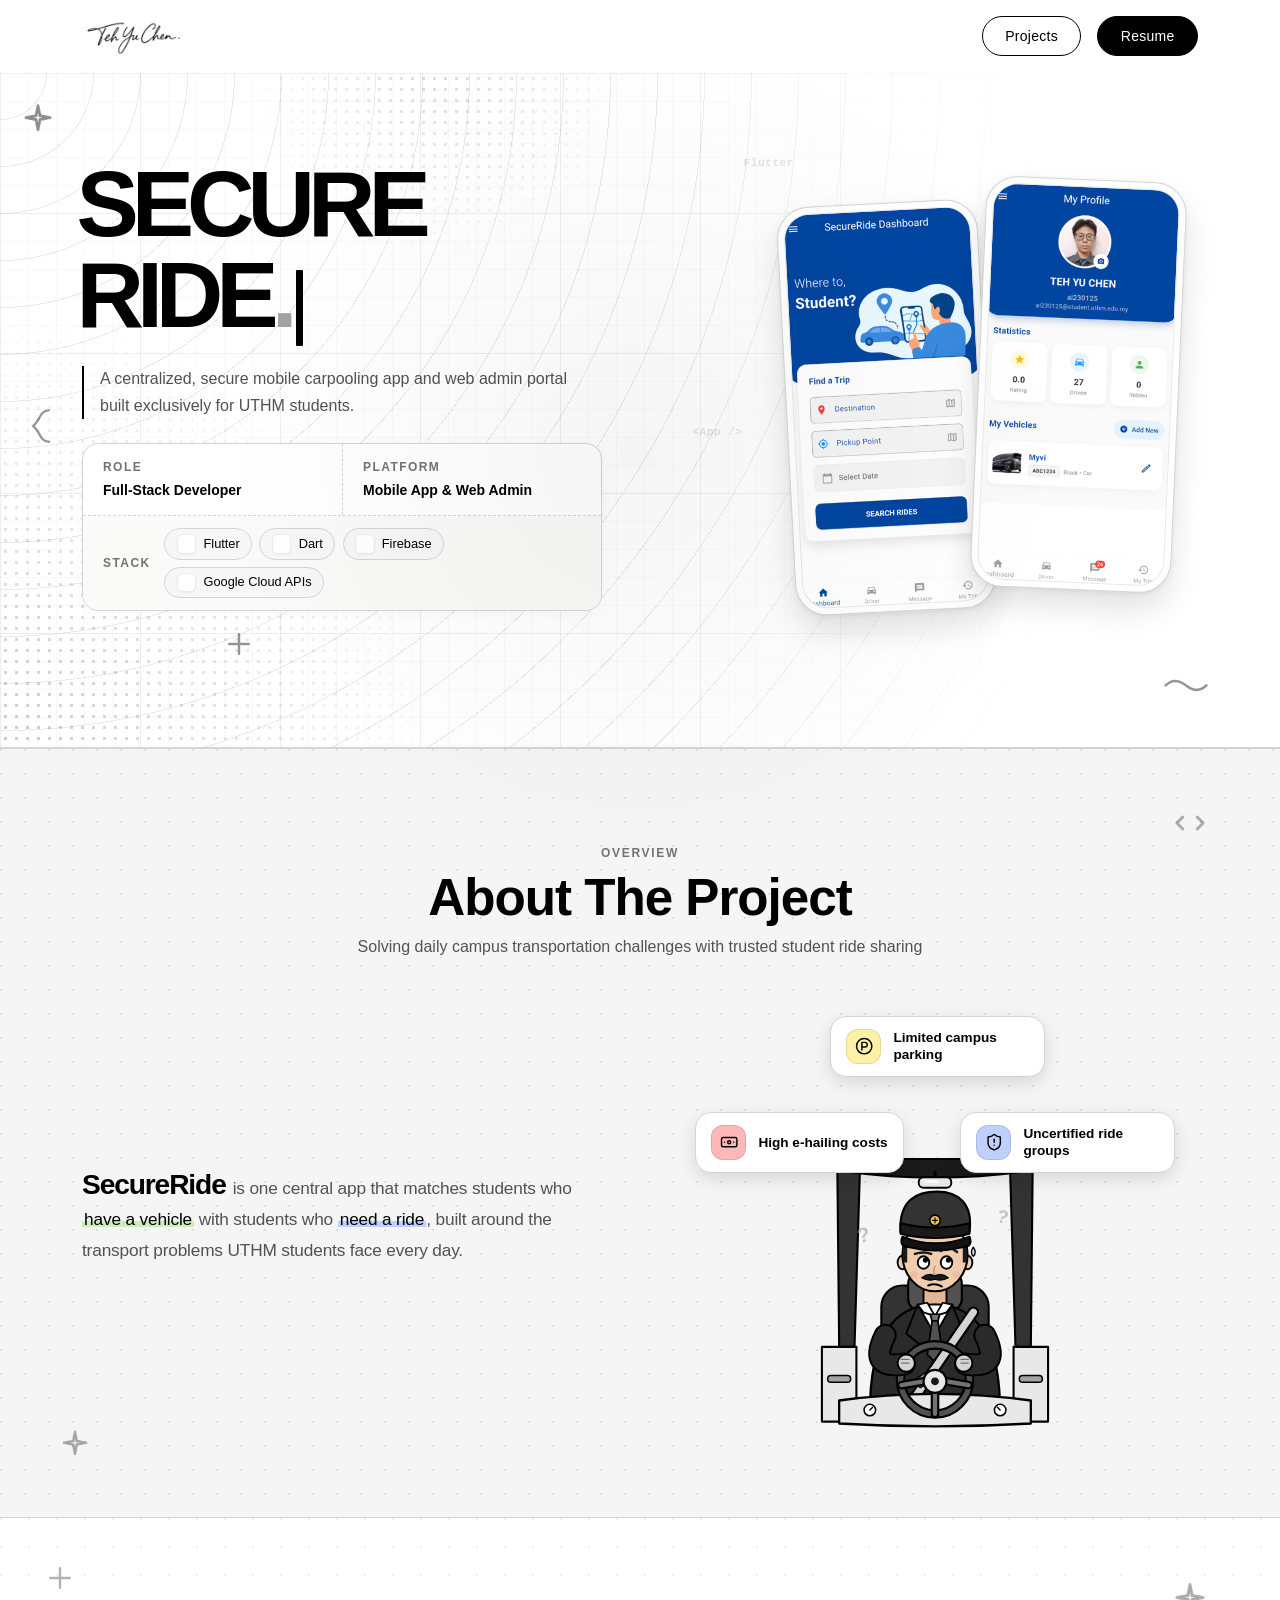
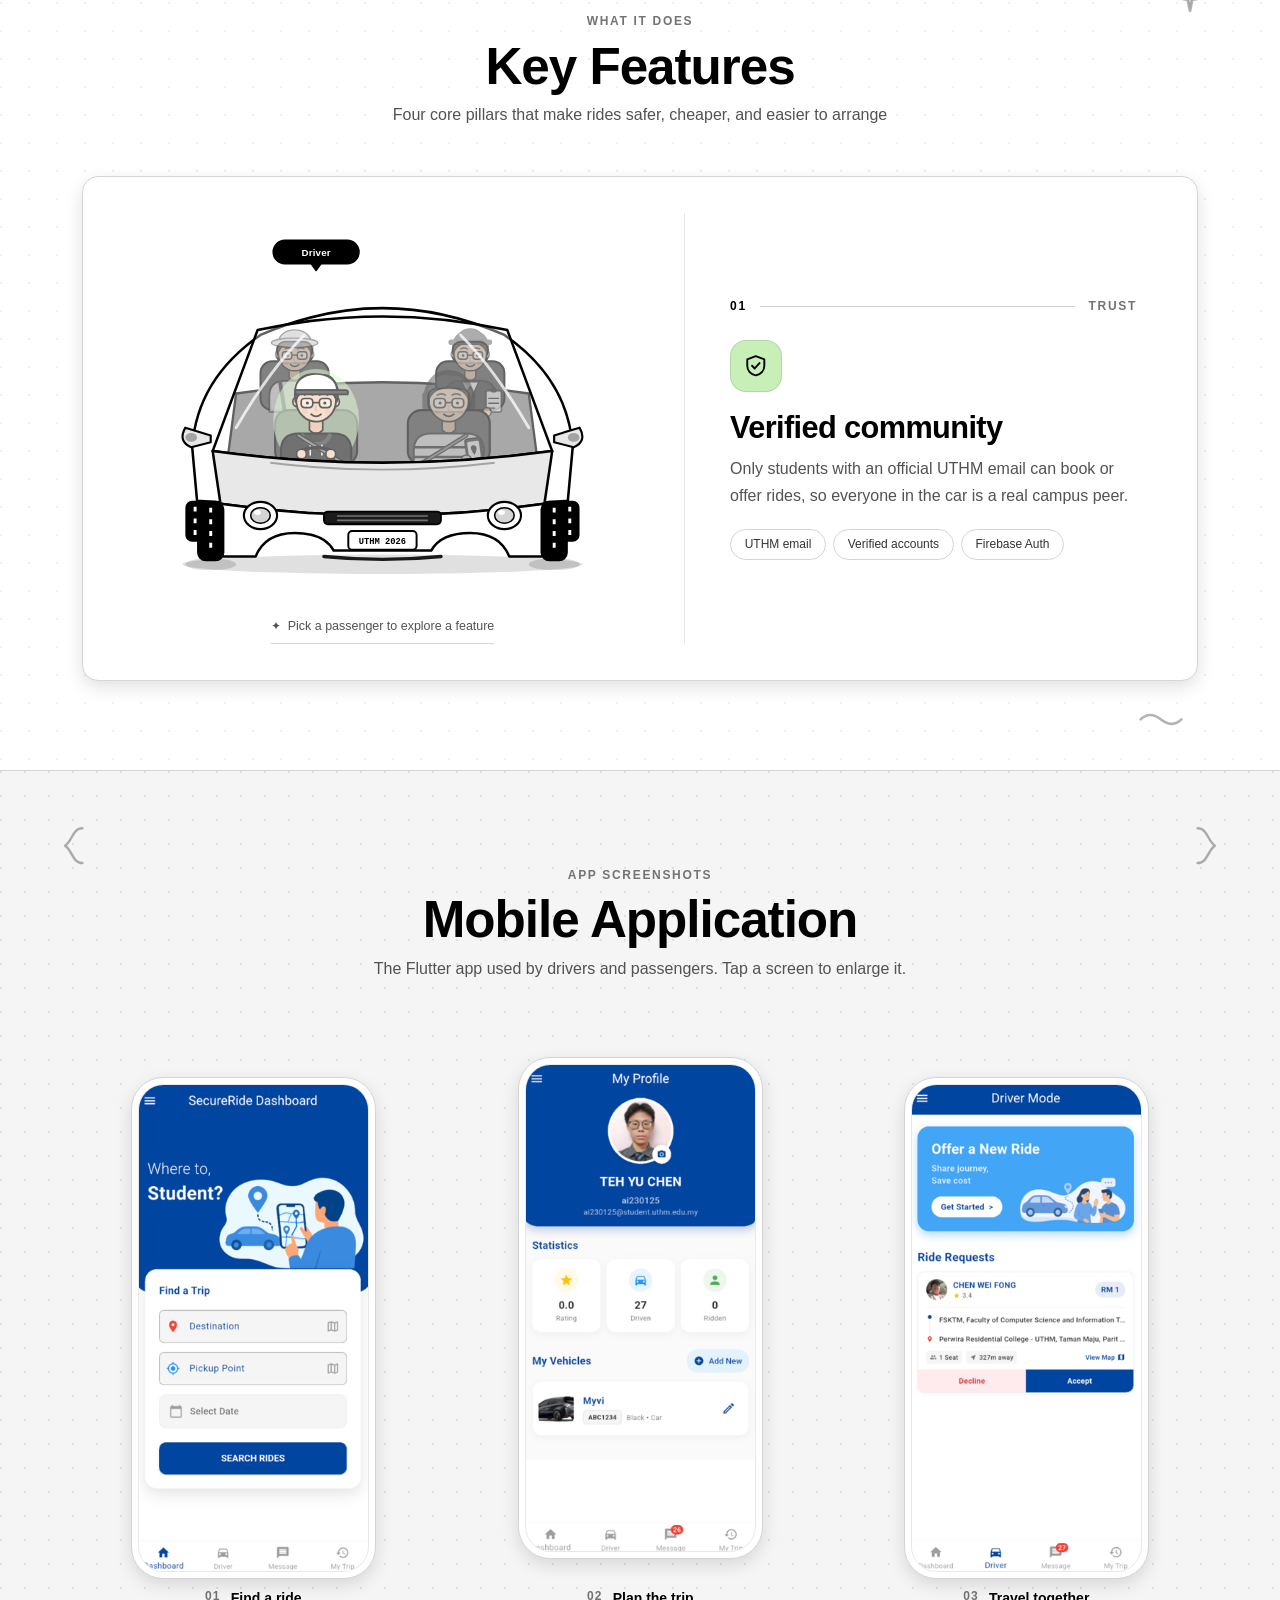
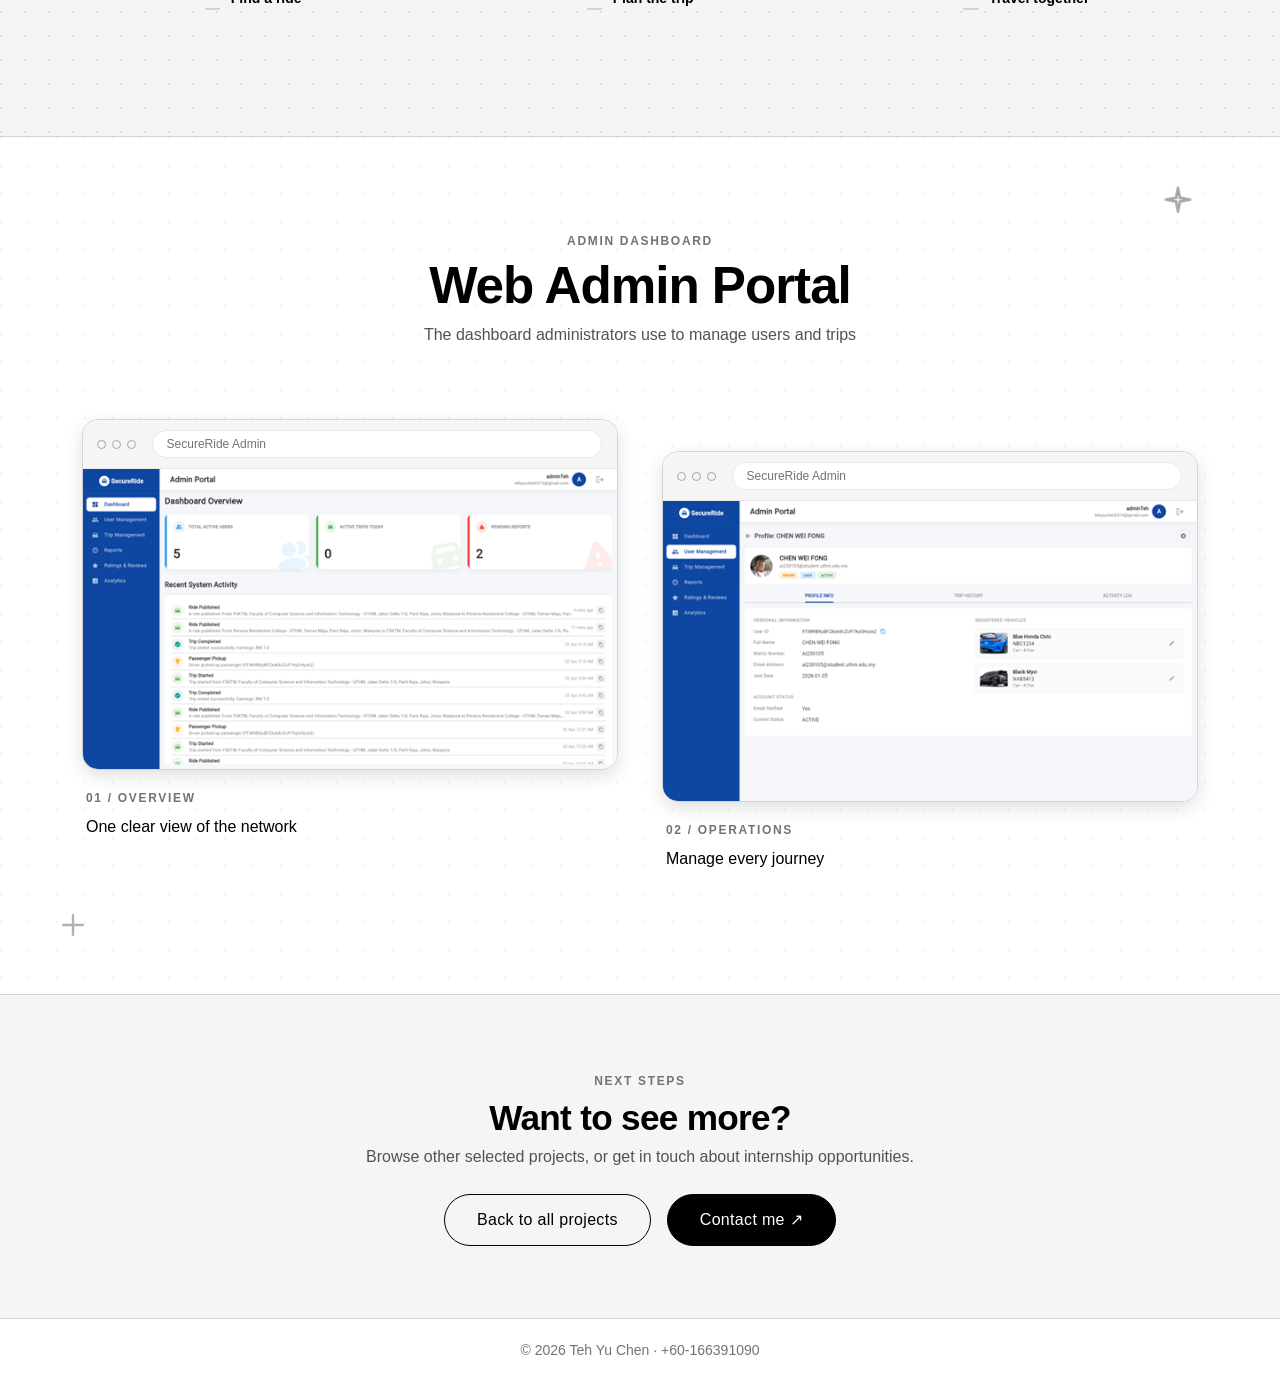
==== commit c705fcf7: "13/10update" ====
--- a/carpool.html
+++ b/carpool.html
@@ -88,10 +88,10 @@
             <div class="proj-hero-specs-stack">
               <span class="stack-label">Stack</span>
               <ul class="card-tags">
-                <li><span class="stack-icon"><img src="https://cdn.jsdelivr.net/gh/devicons/devicon@latest/icons/flutter/flutter-original.svg" alt="" aria-hidden="true"></span><span>Flutter</span></li>
-                <li><span class="stack-icon"><img src="https://cdn.jsdelivr.net/gh/devicons/devicon@latest/icons/dart/dart-original.svg" alt="" aria-hidden="true"></span><span>Dart</span></li>
-                <li><span class="stack-icon"><img src="https://cdn.jsdelivr.net/gh/devicons/devicon@latest/icons/firebase/firebase-plain.svg" alt="" aria-hidden="true"></span><span>Firebase</span></li>
-                <li><span class="stack-icon"><img src="https://cdn.jsdelivr.net/gh/devicons/devicon@latest/icons/googlecloud/googlecloud-original.svg" alt="" aria-hidden="true"></span><span>Google Cloud APIs</span></li>
+                <li><span class="stack-icon"><img src="https://cdn.jsdelivr.net/gh/devicons/devicon@latest/icons/flutter/flutter-original.svg" alt="" aria-hidden="true"></span>Flutter</li>
+                <li><span class="stack-icon"><img src="https://cdn.jsdelivr.net/gh/devicons/devicon@latest/icons/dart/dart-original.svg" alt="" aria-hidden="true"></span>Dart</li>
+                <li><span class="stack-icon"><img src="https://cdn.jsdelivr.net/gh/devicons/devicon@latest/icons/firebase/firebase-plain.svg" alt="" aria-hidden="true"></span>Firebase</li>
+                <li><span class="stack-icon"><img src="https://cdn.jsdelivr.net/gh/devicons/devicon@latest/icons/googlecloud/googlecloud-original.svg" alt="" aria-hidden="true"></span>Google Cloud APIs</li>
               </ul>
             </div>
           </div>
@@ -126,7 +126,7 @@
         <div class="proj-intro">
           <p class="proj-lead"><span class="proj-brand">SecureRide</span> is one central app that matches students who <mark class="hl hl-green">have a vehicle</mark> with students who <mark class="hl hl-blue">need a ride</mark>, built around the transport problems UTHM students face every day.</p>
         </div>
-
+        
           <div class="problem-scene" id="problemScene" role="group" aria-label="A student thinks about the transportation problems SecureRide addresses">
             <article class="problem-bubble problem-bubble--cost">
               <span class="problem-bubble-mark" aria-hidden="true">
@@ -147,81 +147,119 @@
               <strong>Uncertified ride groups</strong>
             </article>
 
-            <div class="problem-student" role="img" aria-label="University student wearing glasses, driving with a seatbelt">
+            <div class="problem-student" role="img" aria-label="A driver thinking about transportation problems">
+              <span class="student-question question-one" aria-hidden="true">?</span>
+              <span class="student-question question-two" aria-hidden="true">?</span>
+
               <svg class="student-coder-svg" viewBox="0 0 240 280" xmlns="http://www.w3.org/2000/svg" aria-hidden="true">
                 <!-- ground shadow -->
-                <ellipse cx="120" cy="270" rx="85" ry="6.5" fill="rgba(0,0,0,0.10)"/>
-
+                <ellipse cx="120" cy="273" rx="96" ry="5" fill="rgba(0,0,0,0.10)"/>
+
+                <!-- ===== Car cabin ===== -->
+                <!-- seat backrest + headrest -->
+                <rect x="64" y="132" width="112" height="140" rx="22" fill="#333" stroke="#000" stroke-width="2.2"/>
+                <rect x="92" y="118" width="56" height="40" rx="12" fill="#525252" stroke="#000" stroke-width="2.2"/>
+
+                <!-- A-pillars -->
+                <path d="M18 0H42L36 196H20Z" fill="#333" stroke="#000" stroke-width="2.2" stroke-linejoin="round"/>
+                <path d="M222 0H198L204 196H220Z" fill="#333" stroke="#000" stroke-width="2.2" stroke-linejoin="round"/>
+                <!-- roof liner -->
+                <path d="M18 0H222L214 13Q120 26 26 13Z" fill="#1a1a1a" stroke="#000" stroke-width="2.2" stroke-linejoin="round"/>
+                <!-- rear-view mirror -->
+                <path d="M120 14V19" stroke="#000" stroke-width="3" stroke-linecap="round"/>
+                <rect x="103" y="19" width="34" height="11" rx="5" fill="#e8e8e8" stroke="#000" stroke-width="2"/>
+                <path d="M109 23.5H122" stroke="#fff" stroke-width="2" stroke-linecap="round"/>
+
+                <!-- door panels -->
+                <path d="M2 196H38V274H2Z" fill="#e8e8e8" stroke="#000" stroke-width="2.2" stroke-linejoin="round"/>
+                <rect x="8" y="226" width="24" height="7" rx="3.5" fill="#a3a3a3" stroke="#000" stroke-width="1.6"/>
+                <path d="M238 196H202V274H238Z" fill="#e8e8e8" stroke="#000" stroke-width="2.2" stroke-linejoin="round"/>
+                <rect x="208" y="226" width="24" height="7" rx="3.5" fill="#a3a3a3" stroke="#000" stroke-width="1.6"/>
+
+                <!-- ===== Driver body ===== -->
                 <g class="coder-body student-body">
                   <!-- neck -->
-                  <path d="M108 124h24v30c-7 7-17 7-24 0z" fill="#e3b693"/>
-                  <!-- torso (hoodie) -->
-                  <path d="M50 258C50 178 76 150 120 150C164 150 190 178 190 258Z" fill="#1a1a1a"/>
-                  <!-- hood / collar -->
-                  <path d="M90 156C96 176 144 176 150 156" fill="none" stroke="#3a3a3a" stroke-width="6" stroke-linecap="round"/>
-                  <!-- drawstrings -->
-                  <path d="M111 170v18M129 170v18" stroke="#e8e8e8" stroke-width="1.6" stroke-linecap="round"/>
-                  <circle cx="111" cy="189" r="1.6" fill="#e8e8e8"/>
-                  <circle cx="129" cy="189" r="1.6" fill="#e8e8e8"/>
-
-                  <!-- Seatbelt makes the driver pose clear -->
-                  <path d="M78 176L165 252" fill="none" stroke="#111" stroke-width="11" stroke-linecap="round"/>
-                  <path d="M78 176L165 252" fill="none" stroke="#d4d4d4" stroke-width="6" stroke-linecap="round"/>
-
-                  <!-- Student ID Badge (UTHM card around neck) -->
-                  <path d="M115 174 L120 205 M125 174 L120 205" stroke="#737373" stroke-width="1.5" stroke-linecap="round"/>
-                  <rect x="108" y="205" width="24" height="32" rx="3" fill="#ffffff" stroke="#000" stroke-width="1.6"/>
-                  <rect x="112" y="210" width="16" height="11" rx="1.5" fill="#38bdf8"/>
-                  <line x1="112" y1="226" x2="128" y2="226" stroke="#525252" stroke-width="1.6" stroke-linecap="round"/>
-                  <line x1="112" y1="230" x2="124" y2="230" stroke="#a3a3a3" stroke-width="1.4" stroke-linecap="round"/>
-
-                  <!-- Steering column & wheel: high-contrast so the driving pose reads clearly -->
-                  <path d="M120 236 L120 270" stroke="#111" stroke-width="11" stroke-linecap="round"/>
-                  <path d="M120 236 L120 270" stroke="#d4d4d4" stroke-width="5" stroke-linecap="round"/>
-                  <!-- Double-line rim -->
-                  <circle cx="120" cy="236" r="35" fill="none" stroke="#111" stroke-width="11"/>
-                  <circle cx="120" cy="236" r="35" fill="none" stroke="#fff" stroke-width="5"/>
-                  <!-- Contrasting spokes and horn hub -->
-                  <path d="M120 201V222 M87 232Q101 237 120 236Q139 237 153 232 M120 250V270" fill="none" stroke="#111" stroke-width="9" stroke-linecap="round" stroke-linejoin="round"/>
-                  <path d="M120 201V222 M87 232Q101 237 120 236Q139 237 153 232 M120 250V270" fill="none" stroke="#fff" stroke-width="4" stroke-linecap="round" stroke-linejoin="round"/>
-                  <circle cx="120" cy="236" r="12" fill="#fff" stroke="#111" stroke-width="3.5"/>
-                  <circle cx="120" cy="236" r="4" fill="#111"/>
-
-                  <!-- Left arm reaching to 9-10 o'clock on steering wheel -->
-                  <path d="M64 186 Q62 222 92 230" fill="none" stroke="#2e2e2e" stroke-width="19" stroke-linecap="round"/>
-                  <!-- Left hand gripping wheel -->
-                  <ellipse cx="91" cy="230" rx="7.5" ry="6.5" fill="#f1cdb0" stroke="#000" stroke-width="1.6" transform="rotate(-20 91 230)"/>
-
-                  <!-- Right arm reaching to 2-3 o'clock on steering wheel -->
-                  <path d="M176 186 Q178 222 148 230" fill="none" stroke="#2e2e2e" stroke-width="19" stroke-linecap="round"/>
-                  <!-- Right hand gripping wheel -->
-                  <ellipse cx="149" cy="230" rx="7.5" ry="6.5" fill="#f1cdb0" stroke="#000" stroke-width="1.6" transform="rotate(20 149 230)"/>
-                </g>
-
-                <!-- Focused student-driver head: glasses and natural hair, no headset -->
+                  <path d="M108 132h24v24c-7 6-17 6-24 0z" fill="#e3b693" stroke="#000" stroke-width="2" stroke-linejoin="round"/>
+                  <!-- jacket -->
+                  <path d="M52 266C52 184 78 152 120 152C162 152 188 184 188 266Z" fill="#2a2a2a" stroke="#000" stroke-width="2.4" stroke-linejoin="round"/>
+                  <!-- shirt V + collar -->
+                  <path d="M102 152L120 184L138 152Z" fill="#fff" stroke="#000" stroke-width="2" stroke-linejoin="round"/>
+                  <path d="M102 152L112 150L120 164L108 160Z M138 152L128 150L120 164L132 160Z" fill="#fff" stroke="#000" stroke-width="1.8" stroke-linejoin="round"/>
+                  <!-- lapels -->
+                  <path d="M102 152L90 182L112 200M138 152L150 182L128 200" fill="none" stroke="#000" stroke-width="2" stroke-linecap="round" stroke-linejoin="round"/>
+                  <!-- tie -->
+                  <path d="M115 162h10l-2 7h-6z" fill="#737373" stroke="#000" stroke-width="1.8" stroke-linejoin="round"/>
+                  <path d="M117 169L112 204L120 212L128 204L123 169Z" fill="#525252" stroke="#000" stroke-width="1.8" stroke-linejoin="round"/>
+                  <!-- seatbelt -->
+                  <path d="M160 160L90 262" stroke="#000" stroke-width="12" stroke-linecap="round"/>
+                  <path d="M160 160L90 262" stroke="#d4d4d4" stroke-width="7.5" stroke-linecap="round"/>
+                  <rect x="100" y="226" width="14" height="10" rx="2.5" fill="#a3a3a3" stroke="#000" stroke-width="1.6" transform="rotate(-35 107 231)"/>
+                </g>
+
+                <!-- dashboard -->
+                <path d="M20 252Q120 238 220 252V276Q120 282 20 276Z" fill="#e8e8e8" stroke="#000" stroke-width="2.4" stroke-linejoin="round"/>
+                <circle cx="52" cy="262" r="6" fill="#fff" stroke="#000" stroke-width="1.6"/>
+                <path d="M52 262l3-3" stroke="#000" stroke-width="1.4" stroke-linecap="round"/>
+                <circle cx="188" cy="262" r="6" fill="#fff" stroke="#000" stroke-width="1.6"/>
+                <path d="M188 262l-3-3" stroke="#000" stroke-width="1.4" stroke-linecap="round"/>
+
+                <!-- steering wheel (front view) -->
+                <circle cx="120" cy="230" r="36" fill="none" stroke="#000" stroke-width="10"/>
+                <circle cx="120" cy="230" r="36" fill="none" stroke="#525252" stroke-width="5.5"/>
+                <path d="M85 236L108 232M155 236L132 232M120 266V244" stroke="#000" stroke-width="9" stroke-linecap="round"/>
+                <path d="M85 236L108 232M155 236L132 232M120 266V244" stroke="#737373" stroke-width="4.5" stroke-linecap="round"/>
+                <circle cx="120" cy="232" r="12" fill="#e8e8e8" stroke="#000" stroke-width="2.2"/>
+                <circle cx="120" cy="232" r="4" fill="#1a1a1a"/>
+
+                <!-- arms + gloved hands at 10 and 2 -->
+                <path d="M68 184Q50 220 88 214" fill="none" stroke="#000" stroke-width="24" stroke-linecap="round"/>
+                <path d="M68 184Q50 220 88 214" fill="none" stroke="#2a2a2a" stroke-width="20" stroke-linecap="round"/>
+                <path d="M172 184Q190 220 152 214" fill="none" stroke="#000" stroke-width="24" stroke-linecap="round"/>
+                <path d="M172 184Q190 220 152 214" fill="none" stroke="#2a2a2a" stroke-width="20" stroke-linecap="round"/>
+                <circle cx="90" cy="213" r="9" fill="#d4d4d4" stroke="#000" stroke-width="2"/>
+                <path d="M85 209h8M85 213h8" stroke="#737373" stroke-width="1.3" stroke-linecap="round"/>
+                <circle cx="150" cy="213" r="9" fill="#d4d4d4" stroke="#000" stroke-width="2"/>
+                <path d="M147 209h8M147 213h8" stroke="#737373" stroke-width="1.3" stroke-linecap="round"/>
+
+                <!-- ===== Head ===== -->
                 <g class="coder-head student-head">
-                  <ellipse cx="120" cy="100" rx="34" ry="38" fill="#f1cdb0"/>
-                  <!-- hair -->
-                  <path d="M85 101C81 68 96 52 119 49C148 45 165 65 156 101C150 82 139 72 119 73C101 74 91 84 85 101Z" fill="#1a1a1a" stroke="#000" stroke-width="2" stroke-linejoin="round"/>
-                  <path d="M99 62Q119 54 137 63" fill="none" stroke="#333" stroke-width="3" stroke-linecap="round"/>
-                  <!-- attentive brows -->
-                  <path class="student-brow" d="M101 90q7-3 14 0M125 90q7-3 14 0" fill="none" stroke="#1a1a1a" stroke-width="2.4" stroke-linecap="round"/>
-                  <!-- glasses -->
-                  <g fill="rgba(255,255,255,0.35)" stroke="#000" stroke-width="2.2">
-                    <rect x="99" y="96" width="19" height="15" rx="5.5"/>
-                    <rect x="122" y="96" width="19" height="15" rx="5.5"/>
-                  </g>
-                  <path d="M118 102h4" stroke="#000" stroke-width="2.2"/>
-                  <!-- eyes looking ahead -->
+                  <!-- ears -->
+                  <ellipse cx="86" cy="108" rx="5" ry="7" fill="#f1cdb0" stroke="#000" stroke-width="2"/>
+                  <ellipse cx="154" cy="108" rx="5" ry="7" fill="#f1cdb0" stroke="#000" stroke-width="2"/>
+                  <!-- face -->
+                  <ellipse cx="120" cy="100" rx="34" ry="38" fill="#f1cdb0" stroke="#000" stroke-width="2.2"/>
+                  <!-- sideburns -->
+                  <path d="M86 86L91 86L91 108L87 108Z M154 86L149 86L149 108L153 108Z" fill="#1a1a1a"/>
+
+                  <!-- eyes looking up toward the thoughts -->
+                  <g fill="#fff" stroke="#000" stroke-width="2">
+                    <ellipse cx="108" cy="108" rx="6" ry="6.5"/>
+                    <ellipse cx="132" cy="108" rx="6" ry="6.5"/>
+                  </g>
                   <g class="coder-eyes" fill="#000">
-                    <circle cx="109" cy="102" r="2.3"/>
-                    <circle cx="132" cy="102" r="2.3"/>
-                  </g>
-                  <!-- nose, cheeks, calm smile -->
-                  <path d="M120 108q-3 7 1 8" fill="none" stroke="#d29c78" stroke-width="1.8" stroke-linecap="round"/>
-                  <circle cx="100" cy="119" r="4" fill="#e8a48f" opacity="0.35"/>
-                  <circle cx="140" cy="119" r="4" fill="#e8a48f" opacity="0.35"/>
-                  <path d="M113 125q7 7 14 0" fill="none" stroke="#000" stroke-width="2.2" stroke-linecap="round"/>
+                    <circle cx="110" cy="105.5" r="2.7"/>
+                    <circle cx="134" cy="105.5" r="2.7"/>
+                  </g>
+                  <!-- brows: one flat, one raised (puzzled) -->
+                  <path class="student-brow" d="M99 99q9-3 17 0M126 96q9-6 17 1" fill="none" stroke="#1a1a1a" stroke-width="2.6" stroke-linecap="round"/>
+                  <!-- nose -->
+                  <path d="M120 112q-3.5 8 2 9" fill="none" stroke="#d29c78" stroke-width="1.8" stroke-linecap="round"/>
+                  <!-- cheeks -->
+                  <circle cx="98" cy="121" r="4" fill="#e8a48f" opacity="0.35"/>
+                  <circle cx="142" cy="121" r="4" fill="#e8a48f" opacity="0.35"/>
+                  <!-- mustache -->
+                  <path d="M106 124Q113 118 120 122Q127 118 134 124Q127 128 120 125.5Q113 128 106 124Z" fill="#1a1a1a" stroke="#000" stroke-width="1.2" stroke-linejoin="round"/>
+                  <!-- pursed, unsure mouth -->
+                  <path d="M113 132q7-3 14 1" fill="none" stroke="#000" stroke-width="2.2" stroke-linecap="round"/>
+                  <!-- sweat drop -->
+                  <path d="M160 92q-4 6 0 9.5q4-3.5 0-9.5z" fill="#bfe3ff" stroke="#000" stroke-width="1.4" stroke-linejoin="round"/>
+
+                  <!-- chauffeur cap -->
+                  <path d="M84 76C82 42 102 34 122 34C144 34 160 46 156 76Z" fill="#333" stroke="#000" stroke-width="2.2" stroke-linejoin="round"/>
+                  <path d="M84 78Q120 87 156 78L156 67Q120 76 84 67Z" fill="#1a1a1a" stroke="#000" stroke-width="2" stroke-linejoin="round"/>
+                  <path d="M86 81Q120 95 156 81Q160 91 150 92Q120 99 92 92Q82 91 86 81Z" fill="#111" stroke="#000" stroke-width="2" stroke-linejoin="round"/>
+                  <circle cx="120" cy="64" r="5.5" fill="#f5c542" stroke="#000" stroke-width="1.8"/>
+                  <path d="M117.5 64h5M120 61.5v5" stroke="#000" stroke-width="1.2" stroke-linecap="round"/>
                 </g>
               </svg>
             </div>
@@ -398,6 +436,9 @@
                   <path d="M196 238v10M208 238v10" stroke="#e8e8e8" stroke-width="1.6" stroke-linecap="round"/>
                   <path d="M184 228L232 258" stroke="#000" stroke-width="4.5" stroke-linecap="round"/>
                   <path d="M184 228L232 258" stroke="#737373" stroke-width="2" stroke-linecap="round"/>
+                  <ellipse cx="202" cy="248" rx="19" ry="7.5" fill="none" stroke="#000" stroke-width="3.5"/>
+                  <circle cx="187" cy="247" r="5" fill="#f1cdb0" stroke="#000" stroke-width="1.6"/>
+                  <circle cx="217" cy="247" r="5" fill="#f1cdb0" stroke="#000" stroke-width="1.6"/>
                   <g class="passenger-head">
                     <g transform="translate(202 236) scale(0.85)">
                       <use href="#carHead"/>
@@ -419,15 +460,6 @@
                       fill="rgba(255,255,255,0.38)" stroke="#000" stroke-width="2.6" stroke-linejoin="round"/>
                 <path d="M 120 220 Q 155 160 190 125" stroke="#fff" stroke-width="3" stroke-linecap="round" fill="none" opacity="0.75"/>
                 <path d="M 350 125 Q 385 160 420 220" stroke="#fff" stroke-width="3" stroke-linecap="round" fill="none" opacity="0.75"/>
-
-                <!-- Draw the driver's wheel over the glass so the driving role reads clearly -->
-                <g class="driver-steering-wheel" aria-hidden="true">
-                  <circle cx="202" cy="230" r="19" fill="rgba(255,255,255,.78)" stroke="#000" stroke-width="5"/>
-                  <path d="M202 211V230 M184 226Q193 231 202 230Q211 231 220 226 M202 230L193 245 M202 230L211 245" fill="none" stroke="#000" stroke-width="3.5" stroke-linecap="round" stroke-linejoin="round"/>
-                  <circle cx="202" cy="230" r="4.5" fill="#fff" stroke="#000" stroke-width="2.5"/>
-                  <circle cx="183" cy="226" r="5.5" fill="#f1cdb0" stroke="#000" stroke-width="2"/>
-                  <circle cx="221" cy="226" r="5.5" fill="#f1cdb0" stroke="#000" stroke-width="2"/>
-                </g>
 
                 <!-- Side mirrors -->
                 <path d="M 94 228 L 68 220 Q 60 234 74 240 L 94 235 Z" fill="#e8e8e8" stroke="#000" stroke-width="2.2" stroke-linejoin="round"/>
@@ -465,7 +497,6 @@
                 <line x1="94" y1="302" x2="94" y2="350" stroke="#fff" stroke-width="3" stroke-dasharray="5 7"/>
                 <rect x="432" y="295" width="28" height="62" rx="9" fill="#000"/>
                 <line x1="446" y1="302" x2="446" y2="350" stroke="#fff" stroke-width="3" stroke-dasharray="5 7"/>
-
               </svg>
             </div>
 
--- a/style.css
+++ b/style.css
@@ -3446,4 +3446,268 @@
 
 @media (prefers-reduced-motion: reduce) {
   .doodle { animation: none !important; }
+}
+
+/* ==========================================================
+   FRONTEND DESIGN GALLERY
+   ========================================================== */
+.gallery-section {
+  position: relative;
+  z-index: 2;
+  overflow: hidden;
+  padding-block: var(--section-padding);
+  background-color: var(--bg-primary);
+  background-image: radial-gradient(circle at 1px 1px, rgba(var(--ink, 0, 0, 0), 0.05) 1.2px, transparent 0);
+  background-size: 28px 28px;
+  border-top: var(--border-width) solid var(--border-color);
+}
+
+.gallery-header { position: relative; z-index: 2; padding: 0 1.5rem; margin-bottom: clamp(2rem, 4vw, 3rem); }
+
+.gallery-eyebrow {
+  display: inline-block;
+  margin-bottom: 0.4rem;
+  font-size: var(--fs-xs);
+  font-weight: var(--fw-bold);
+  text-transform: uppercase;
+  letter-spacing: 0.14em;
+  color: var(--text-muted);
+}
+.gallery-title {
+  margin: 0 0 0.35rem;
+  font-size: clamp(2rem, 4vw, 3.2rem);
+  font-weight: var(--fw-bold);
+  letter-spacing: var(--ls-tight);
+  line-height: 1.15;
+}
+.gallery-subtitle { margin: 0; font-size: var(--fs-base); color: var(--text-secondary); }
+
+/* ---------- Wall ---------- */
+.gallery-wall {
+  position: relative;
+  z-index: 2;
+  width: min(1140px, 94vw);
+  margin: 0 auto;
+  padding: clamp(2rem, 4vw, 3.5rem) clamp(1.25rem, 3.5vw, 2.75rem);
+  background-color: var(--bg-secondary);
+  background-image: repeating-linear-gradient(90deg, rgba(var(--ink, 0, 0, 0), 0.03) 0 1px, transparent 1px 36px);
+  border: var(--border-width) solid var(--color-gray-300);
+  border-radius: var(--radius-lg);
+  box-shadow: var(--shadow-md);
+}
+
+.gallery-grid {
+  display: grid;
+  grid-template-columns: repeat(2, minmax(0, 1fr));
+  gap: clamp(2.5rem, 5vw, 4rem) clamp(1.75rem, 3.5vw, 3rem);
+  align-items: start;
+}
+
+.frame-item {
+  position: relative;
+  margin: 0;
+  display: flex;
+  flex-direction: column;
+  transition: opacity 0.3s ease;
+}
+
+/* spotlight on the hovered frame, others dim */
+.frame-slot { position: relative; }
+.frame-slot::before {
+  content: "";
+  position: absolute;
+  z-index: 0;
+  left: -14%;
+  right: -14%;
+  top: -8%;
+  bottom: -12%;
+  background: radial-gradient(ellipse at 50% 35%, rgba(255, 255, 255, 0.98), rgba(255, 255, 255, 0) 70%);
+  opacity: 0;
+  pointer-events: none;
+  transition: opacity 0.35s ease;
+}
+.frame-item:hover .frame-slot::before,
+.frame-item:focus-within .frame-slot::before { opacity: 1; }
+
+@media (hover: hover) {
+  .gallery-grid:hover .frame-item:not(:hover) { opacity: 0.55; }
+}
+
+/* ---------- Frame ---------- */
+.frame-hang {
+  position: relative;
+  z-index: 1;
+  display: flex;
+  flex-direction: column;
+  align-items: center;
+  transform-origin: 50% 0;
+  opacity: 1;
+  will-change: transform;
+}
+.frame-hang::before {
+  content: "";
+  position: absolute;
+  z-index: 2;
+  top: -3px;
+  left: 50%;
+  width: 10px;
+  height: 10px;
+  margin-left: -5px;
+  border-radius: 50%;
+  background: var(--color-black);
+  box-shadow: 0 1px 3px rgba(0, 0, 0, 0.2);
+}
+
+.frame-wire {
+  width: 48%;
+  max-width: 240px;
+  height: 32px;
+  margin-bottom: -2px;
+  overflow: visible;
+}
+.frame-wire path {
+  fill: none;
+  stroke: var(--color-black);
+  stroke-width: 1.5;
+  vector-effect: non-scaling-stroke;
+}
+
+.frame {
+  position: relative;
+  display: block;
+  width: 100%;
+  margin: 0;
+  padding: 0;
+  border: 3px solid var(--color-black);
+  border-radius: 6px;
+  background: var(--color-white);
+  box-shadow: 5px 7px 0 rgba(0, 0, 0, 0.1);
+  cursor: zoom-in;
+  text-align: inherit;
+  transition: transform 0.35s cubic-bezier(0.34, 1.56, 0.64, 1), box-shadow 0.3s ease;
+}
+.frame:hover {
+  transform: translateY(-5px);
+  box-shadow: 8px 14px 0 rgba(0, 0, 0, 0.14);
+}
+
+.frame-mat { display: block; padding: clamp(8px, 1.1vw, 14px); background: var(--color-white); }
+
+.frame-screen {
+  position: relative;
+  display: block;
+  aspect-ratio: 16 / 10;
+  overflow: hidden;
+  border: var(--border-width) solid var(--color-gray-300);
+  background: repeating-linear-gradient(135deg, var(--color-gray-100) 0 12px, var(--color-gray-200) 12px 13px);
+}
+.frame-screen::before {
+  content: attr(data-label);
+  position: absolute;
+  inset: 0;
+  display: grid;
+  place-items: center;
+  padding: 0.5rem;
+  text-align: center;
+  font-size: var(--fs-sm);
+  color: var(--text-muted);
+}
+.frame-screen img {
+  position: relative;
+  display: block;
+  width: 100%;
+  height: 100%;
+  object-fit: cover;
+  object-position: top;
+  transition: object-position 0.8s ease;
+}
+.frame:hover .frame-screen img { object-position: bottom; transition-duration: 4s; }
+
+.frame-zoom {
+  position: absolute;
+  right: 0.75rem;
+  bottom: 0.75rem;
+  display: grid;
+  place-items: center;
+  width: 2.2rem;
+  height: 2.2rem;
+  border-radius: 50%;
+  background: var(--color-black);
+  color: var(--color-white);
+  opacity: 0;
+  transform: scale(0.7);
+  transition: opacity 0.25s ease, transform 0.3s cubic-bezier(0.34, 1.56, 0.64, 1);
+}
+.frame-zoom svg {
+  width: 1.1rem;
+  height: 1.1rem;
+  fill: none;
+  stroke: currentColor;
+  stroke-width: 1.8;
+  stroke-linecap: round;
+  stroke-linejoin: round;
+}
+.frame:hover .frame-zoom,
+.frame:focus-visible .frame-zoom { opacity: 1; transform: none; }
+
+/* ---------- Title Caption ---------- */
+.frame-caption {
+  width: 100%;
+  margin-top: 1.15rem;
+  text-align: center;
+}
+.frame-title {
+  margin: 0;
+  font-family: var(--font-heading);
+  font-size: clamp(1.15rem, 1.8vw, 1.45rem);
+  font-weight: var(--fw-bold);
+  letter-spacing: var(--ls-tight);
+  line-height: 1.3;
+  color: var(--text-primary);
+  transition: color var(--transition-fast);
+}
+.frame-item:hover .frame-title {
+  color: var(--color-black);
+}
+
+/* ---------- Zoom viewer ---------- */
+.gallery-viewer {
+  max-width: min(92vw, 1100px);
+  max-height: 92vh;
+  padding: 0;
+  border: var(--border-width) solid var(--color-gray-300);
+  border-radius: var(--radius-lg);
+  background: var(--color-white);
+  box-shadow: var(--shadow-lg);
+  overflow: auto;
+}
+.gallery-viewer::backdrop { background: rgba(0, 0, 0, 0.6); }
+.gallery-viewer img { display: block; max-width: 100%; height: auto; }
+.gallery-viewer form { position: sticky; top: 0; z-index: 3; display: flex; justify-content: flex-end; height: 0; padding: 0.5rem; }
+.gallery-viewer button {
+  width: 2.2rem;
+  height: 2.2rem;
+  border: 1px solid var(--color-gray-300);
+  border-radius: 50%;
+  background: var(--color-white);
+  font-size: 1.2rem;
+  line-height: 1;
+  cursor: pointer;
+}
+.gallery-viewer button:hover { background: var(--color-black); color: var(--color-white); }
+
+/* ---------- Responsive / motion ---------- */
+@media (max-width: 640px) {
+  .gallery-grid {
+    grid-template-columns: minmax(0, 1fr);
+    gap: 2.5rem;
+  }
+}
+@media (prefers-reduced-motion: reduce) {
+  .frame-hang {
+    transform: none !important;
+  }
+  .frame, .frame-screen img {
+    transition: none;
+  }
 }
--- a/project.css
+++ b/project.css
@@ -161,24 +161,41 @@
 .proj-hero-specs-stack .card-tags li {
   display: inline-flex;
   align-items: center;
-  gap: 0.38rem;
-  padding: 0.22rem 0.65rem;
-  font-size: 0.75rem;
+  gap: 0.45rem;
+  padding: 0.28rem 0.72rem;
+  font-size: 0.8rem;
   font-weight: var(--fw-medium);
-  background: #f0f0f0;
+  background: #f7f7f7;
   border: 1px solid var(--border-color);
   border-radius: var(--radius-pill);
   color: var(--text-primary);
   white-space: nowrap;
 }
-.stack-icon { display: grid; place-items: center; flex: 0 0 1.15rem; width: 1.15rem; height: 1.15rem; border-radius: 0.35rem; background: #fff; }
-.stack-icon img { display: block; width: 0.82rem; height: 0.82rem; object-fit: contain; }
+.stack-icon {
+  display: inline-grid;
+  place-items: center;
+  flex: 0 0 1.22rem;
+  width: 1.22rem;
+  height: 1.22rem;
+  border-radius: 0.35rem;
+  background: #fff;
+  border: 1px solid rgba(0, 0, 0, 0.08);
+  box-shadow: 0 1px 2px rgba(0, 0, 0, 0.05);
+}
+.stack-icon img,
+.stack-icon svg {
+  display: block;
+  width: 0.88rem;
+  height: 0.88rem;
+  object-fit: contain;
+}
 @media (max-width: 575.98px) {
   .proj-hero-specs-stack { align-items: flex-start; gap: 0.45rem; padding: 0.7rem 0.85rem; }
   .proj-hero-specs-stack .card-tags { gap: 0.35rem; }
-  .proj-hero-specs-stack .card-tags li { gap: 0.3rem; padding: 0.18rem 0.48rem; font-size: 0.68rem; }
-  .stack-icon { flex-basis: 1rem; width: 1rem; height: 1rem; }
-  .stack-icon img { width: 0.72rem; height: 0.72rem; }
+  .proj-hero-specs-stack .card-tags li { gap: 0.35rem; padding: 0.22rem 0.55rem; font-size: 0.72rem; }
+  .stack-icon { flex-basis: 1.05rem; width: 1.05rem; height: 1.05rem; }
+  .stack-icon img,
+  .stack-icon svg { width: 0.78rem; height: 0.78rem; }
 }
 
 /* Hero visual: two phones */
@@ -199,6 +216,60 @@
 .proj-hero-visual .proj-phone:nth-child(2) { right: 2%; top: -2%; transform: rotate(2.5deg); z-index: 2; }
 .proj-hero-visual:hover .proj-phone:nth-child(1) { transform: rotate(-4deg) translateY(-5px); box-shadow: 0 22px 38px rgba(0, 0, 0, 0.16); }
 .proj-hero-visual:hover .proj-phone:nth-child(2) { transform: rotate(3.5deg) translateY(-7px); box-shadow: 0 24px 40px rgba(0, 0, 0, 0.18); }
+
+/* Hero visual: desktop browser mockup */
+.proj-hero-visual.is-browser {
+  width: min(100%, 460px);
+  aspect-ratio: auto;
+  transform: translateY(-0.75rem);
+}
+.proj-hero-visual.is-browser .browser {
+  width: 100%;
+  border: var(--border-width) solid var(--color-gray-300);
+  border-radius: var(--radius-lg);
+  background: var(--color-white);
+  box-shadow: 0 20px 42px rgba(0, 0, 0, 0.12), 0 2px 8px rgba(0, 0, 0, 0.05);
+  transition: transform 0.4s cubic-bezier(0.2, 0.8, 0.2, 1), box-shadow 0.4s ease;
+  overflow: hidden;
+}
+.proj-hero-visual.is-browser:hover .browser {
+  transform: translateY(-6px) scale(1.015);
+  box-shadow: 0 28px 52px rgba(0, 0, 0, 0.16);
+}
+.proj-hero-visual.is-browser .browser-bar {
+  display: flex;
+  align-items: center;
+  gap: 0.5rem;
+  padding: 0.65rem 0.95rem;
+  background: var(--color-gray-100);
+  border-bottom: var(--border-width) solid var(--color-gray-200);
+}
+.proj-hero-visual.is-browser .browser-dot {
+  width: 9px;
+  height: 9px;
+  border: 1.5px solid var(--color-gray-400);
+  border-radius: 50%;
+  background: transparent;
+}
+.proj-hero-visual.is-browser .browser-url {
+  font-size: var(--fs-xs);
+  color: var(--text-muted);
+  font-family: var(--font-mono, monospace);
+  margin-left: 0.25rem;
+}
+.proj-hero-visual.is-browser .proj-screen {
+  min-height: 0;
+  aspect-ratio: 16 / 10;
+  border: 0;
+  border-radius: 0;
+  background: var(--color-gray-100);
+}
+.proj-hero-visual.is-browser .proj-screen img {
+  width: 100%;
+  height: 100%;
+  object-fit: cover;
+  object-position: top;
+}
 
 .proj-hero.is-loading .proj-hero-container > * { opacity: 0; }
 .proj-hero.is-loaded .proj-hero-container > * { animation: projRise 0.7s cubic-bezier(0.22, 1, 0.36, 1) both; }
@@ -288,29 +359,38 @@
 .car-3d-svg { display: block; width: 100%; height: auto; overflow: visible; }
 .car-windshield { pointer-events: none; }
 
-.passenger-unit { cursor: pointer; outline: none; transition: opacity 0.25s ease; }
-.passenger-unit.is-dimmed { opacity: 0.55; }
+.passenger-unit, .feature-unit { cursor: pointer; outline: none; transition: opacity 0.25s ease; }
+.passenger-unit.is-dimmed, .feature-unit.is-dimmed { opacity: 0.55; }
 .passenger-unit:hover,
 .passenger-unit:focus-visible,
-.passenger-unit.is-active { opacity: 1; }
-
-#passenger-0 { --seat-tint: #c9efb9; }
-#passenger-1 { --seat-tint: #bfcfff; }
-#passenger-2 { --seat-tint: #ffd0a6; }
-#passenger-3 { --seat-tint: #dfc3f5; }
+.passenger-unit.is-active,
+.feature-unit:hover,
+.feature-unit:focus-visible,
+.feature-unit.is-active { opacity: 1; }
+
+#passenger-0, #feature-0 { --seat-tint: #c9efb9; }
+#passenger-1, #feature-1 { --seat-tint: #bfcfff; }
+#passenger-2, #feature-2 { --seat-tint: #ffd0a6; }
+#passenger-3, #feature-3 { --seat-tint: #dfc3f5; }
+#passenger-4, #feature-4 { --seat-tint: #ffc2d1; }
 
 .passenger-hit { transition: fill-opacity 0.25s ease; }
-.passenger-unit.is-active .passenger-hit { fill: var(--seat-tint); fill-opacity: 0.55; }
-.passenger-unit:focus-visible .passenger-hit {
+.passenger-unit.is-active .passenger-hit,
+.feature-unit.is-active .passenger-hit { fill: var(--seat-tint); fill-opacity: 0.55; }
+.passenger-unit:focus-visible .passenger-hit,
+.feature-unit:focus-visible .passenger-hit {
   stroke: var(--color-gray-500);
   stroke-width: 1.5;
   stroke-dasharray: 4 3;
 }
 
-.passenger-head { transform-box: fill-box; transform-origin: 50% 100%; }
+.passenger-head, .feature-node { transform-box: fill-box; transform-origin: 50% 100%; }
 .passenger-unit:hover .passenger-head,
-.passenger-unit:focus-visible .passenger-head { animation: happyBop 0.45s ease-in-out infinite alternate; }
-.passenger-unit.is-active .passenger-head { animation: happyBop 0.8s ease-in-out infinite alternate; }
+.passenger-unit:focus-visible .passenger-head,
+.feature-unit:hover .feature-node,
+.feature-unit:focus-visible .feature-node { animation: happyBop 0.45s ease-in-out infinite alternate; }
+.passenger-unit.is-active .passenger-head,
+.feature-unit.is-active .feature-node { animation: happyBop 0.8s ease-in-out infinite alternate; }
 
 
 @keyframes happyBop {
@@ -323,8 +403,10 @@
   transform-origin: 50% 100%;
   transition: opacity 0.25s ease, transform 0.3s cubic-bezier(0.34, 1.56, 0.64, 1);
 }
-.passenger-unit:not(.is-active) .passenger-emotion { opacity: 0; transform: translateY(5px) scale(0.85); pointer-events: none; }
-.passenger-unit.is-active .passenger-emotion { opacity: 1; transform: none; }
+.passenger-unit:not(.is-active) .passenger-emotion,
+.feature-unit:not(.is-active) .passenger-emotion { opacity: 0; transform: translateY(5px) scale(0.85); pointer-events: none; }
+.passenger-unit.is-active .passenger-emotion,
+.feature-unit.is-active .passenger-emotion { opacity: 1; transform: none; }
 
 .passenger-emotion rect,
 .passenger-emotion polygon { fill: var(--color-black); stroke: var(--color-black); stroke-width: 1.5; stroke-linejoin: round; }
@@ -514,6 +596,21 @@
   align-items: start;
 }
 
+.proj-browsers.is-grid .admin-shot-two { margin-top: 0; }
+.proj-browsers.is-grid { row-gap: clamp(2rem, 4vw, 3.5rem); }
+
+.proj-browsers.is-three {
+  grid-template-columns: repeat(3, minmax(0, 1fr));
+  gap: clamp(1.25rem, 2.5vw, 2rem);
+}
+.proj-browsers.is-three .admin-shot-two { margin-top: 0; }
+@media (max-width: 991px) {
+  .proj-browsers.is-three { grid-template-columns: repeat(2, minmax(0, 1fr)); }
+}
+@media (max-width: 767.98px) {
+  .proj-browsers.is-three { grid-template-columns: minmax(0, 1fr); }
+}
+
 .admin-shot { display: block; padding: 0; color: inherit; text-align: left; }
 .admin-shot-two { margin-top: 2rem; }
 
@@ -623,6 +720,21 @@
 }
 .problem-student svg { display: block; width: 100%; overflow: visible; }
 .student-head { transform-box: fill-box; transform-origin: 50% 100%; animation: driverLookAhead 3.4s ease-in-out infinite; }
+
+.student-question {
+  position: absolute;
+  font-family: var(--font-heading);
+  font-weight: 900;
+  color: var(--color-gray-400);
+  pointer-events: none;
+  opacity: 0;
+  transition: opacity 0.4s ease;
+  z-index: 2;
+}
+.question-one { top: 22%; left: 16%; font-size: 1.3rem; transform: rotate(-12deg); }
+.question-two { top: 16%; right: 18%; font-size: 1.15rem; transform: rotate(14deg); }
+.problem-scene.is-thinking .student-question,
+.problem-scene.is-settled .student-question { opacity: 0.6; }
 
 /* Bubbles: closer to character, balanced layout */
 .problem-bubble {
@@ -717,6 +829,7 @@
   .proj-hero-container,
   .proj-overview { grid-template-columns: minmax(0, 1fr); gap: 2.5rem; }
   .proj-hero-visual { width: min(100%, 340px); margin-inline: auto; transform: none; }
+  .proj-hero-visual.is-browser { width: min(100%, 500px); }
 
   .features-split { grid-template-columns: minmax(0, 1fr); }
   .feature-card-display {
@@ -779,3 +892,5 @@
   .problem-scene .problem-bubble { opacity: 1; transform: none; }
   .phone-shot .proj-phone, .admin-shot .browser { transition: none; }
 }
+
+.student-head { animation-duration: 2.8s; }
